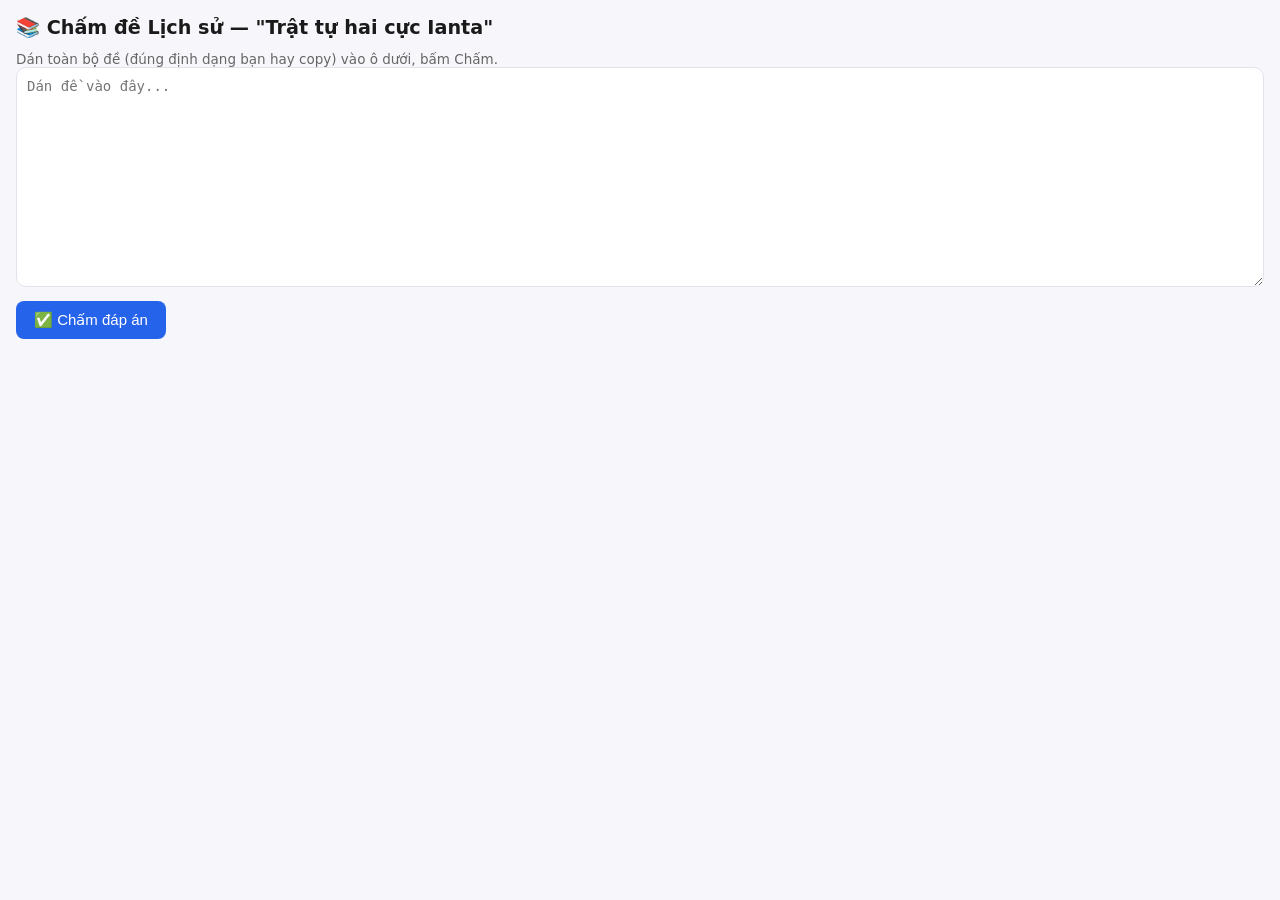
==== index.html @ 8cca07d1 "Rename LSWEBDA3_2TS (3).html to index.html" ====
<!DOCTYPE html>
<html lang="vi">
<head>
<meta charset="UTF-8">
<meta name="viewport" content="width=device-width, initial-scale=1, viewport-fit=cover">
<title>Chấm đề Ianta</title>
<style>
:root{
  --bg:#f7f7fb;--card:#fff;--text:#1a1a1a;--sub:#666;--accent:#2563eb;--border:#e2e2ea;--ok:#16a34a;--bad:#dc2626;
  box-sizing:border-box;padding-top:env(safe-area-inset-top,0px);padding-bottom:env(safe-area-inset-bottom,0px);
}
@media (prefers-color-scheme: dark){
  :root:not([data-theme="light"]){--bg:#111318;--card:#1b1e26;--text:#eee;--sub:#aaa;--accent:#60a5fa;--border:#2a2d36;}
}
:root[data-theme="dark"]{--bg:#111318;--card:#1b1e26;--text:#eee;--sub:#aaa;--accent:#60a5fa;--border:#2a2d36;}
html{scroll-padding-top:env(safe-area-inset-top,0px);}
*{box-sizing:border-box;}
body{margin:0;background:var(--bg);color:var(--text);font-family:system-ui,-apple-system,"Segoe UI",Roboto,sans-serif;padding:16px;}
h1{font-size:1.2rem;margin:0 0 12px;}
textarea{width:100%;min-height:220px;padding:10px;border:1px solid var(--border);border-radius:10px;background:var(--card);color:var(--text);font-size:14px;resize:vertical;}
button{margin-top:10px;padding:10px 18px;border:none;border-radius:8px;background:var(--accent);color:#fff;font-size:15px;cursor:pointer;}
button:active{opacity:.85;}
.result{margin-top:16px;background:var(--card);border:1px solid var(--border);border-radius:10px;padding:14px;overflow-x:auto;}
.result h3{margin:0 0 6px;font-size:1rem;}
.pack{font-family:ui-monospace,Menlo,Consolas,monospace;white-space:pre-wrap;line-height:1.6;font-size:14.5px;}
.warn{color:var(--sub);font-size:13px;margin-top:8px;}
.dtline{font-size:13.5px;color:var(--sub);}
</style>
</head>
<body>
<h1>📚 Chấm đề Lịch sử — "Trật tự hai cực Ianta"</h1>
<div class="dtline">Dán toàn bộ đề (đúng định dạng bạn hay copy) vào ô dưới, bấm Chấm.</div>
<textarea id="inp" placeholder="Dán đề vào đây..."></textarea><br>
<button onclick="run()">✅ Chấm đáp án</button>
<div id="out"></div>
 
<script>
function norm(s){return (s||'').toLowerCase().normalize('NFC').replace(/[""'’“”\.,;:!?()]/g,'').replace(/\s+/g,' ').trim();}
function jac(a,b){var ta=new Set(norm(a).split(' ')),tb=new Set(norm(b).split(' '));var i=0;ta.forEach(function(t){if(tb.has(t))i++;});var u=new Set([...ta,...tb]).size;return u?i/u:0;}
 
var ANS1=["Trung Quốc.","Liên Xô, Mĩ, Anh.","Anh, Pháp, Mĩ và Liên Xô.","Ianta (Liên Xô).","Các nước phương Tây.",
"Man ta (Địa Trung Hải).","Các nước Đồng minh thỏa thuận khu vực đóng quân và phân chia phạm vi ảnh hưởng.",
"Áo và Phần Lan.","không có xung đột trực tiếp bằng quân sự giữa Liên Xô và Mĩ",
"Hợp tác kinh tế, thu hút vốn đầu tư và ứng dụng khoa học - kĩ thuật.",
"Chiến tranh thế giới thứ hai bước vào giai đoạn kết thúc.",
"Tiêu diệt tận gốc chủ nghĩa phát xít Đức và chủ nghĩa quân phiệt Nhật.",
"Thế giới bị chia thành hai cực, hai phe.",
"Đông Nam Á vẫn thuộc phạm vi ảnh hưởng của các nước phương Tây.",
"Những quyết định của Hội nghị Ianta và thỏa thuận sau đó của ba cường quốc.",
"để lại hậu quả nghiêm trọng cho nhân loại.","Bắc Triều Tiên",
"Cuộc chiến tranh xâm lược Trung Quốc của Mĩ.","Mĩ.",
"phân chia thành quả chiến thắng giữa các nước thắng trận",
"Trật tự hai cực I-an-ta bị sụp đổ.","Sự đối đầu quyết liệt giữa hai cực trong trật tự Ianta.",
"Thực chất là phân chia phạm vi ảnh hưởng giữa Mĩ và Liên Xô.",
"Nhanh chóng khắc phục hậu quả của chiến tranh.",
"tình hình an ninh thế giới bất ổn, ảnh hưởng đến phát triển kinh tế",
"chấm dứt Chiến tranh lạnh.",
"Xu thế hòa hoãn, toàn cầu hóa và ảnh hưởng của cuộc Cách mạng Công nghiệp lần thứ ba.",
"Chạy đua vũ trang khiến cả Liên Xô và Mĩ tốn kém, suy yếu, buộc hai bên phải tự điều chỉnh từng bước hạn chế căng thẳng.",
"Thắng lợi của phong trào giải phóng dân tộc và sự ra đời của hàng loạt các quốc gia độc lập.",
"Sự sụp đổ chế độ xã hội chủ nghĩa của các nước Đông Âu và Liên Xô."];
 
var B={
B1:[["Mục đích chính của Liên hợp quốc là giải quyết các vấn đề hợp tác kinh tế",0],
["Liên hợp quốc giải quyết thành công tất cả các tranh chấp, xung đột giữa các quốc gia",1],
["Nguyên tắc hoạt động của Liên hợp quốc phù hợp với xu thế phát triển của thế giới",0],
["Liên hợp quốc góp phần thúc đẩy việc ký kết Hiệp định Paris (1973) về Việt Nam",0]],
B2:[["Những quyết định quan trọng của hội nghị I-an-ta và những thỏa thuận sau đó của ba cường quốc đã trở thành khuôn khổ của trật tự thế giới mới",1],
["Hội nghị cấp cao I-an-ta diễn ra sau khi Chiến tranh thế giới thứ hai kết thúc",0],
["Tác động quan trọng nhất của Hội nghị I-an-ta đến quan hệ quốc tế xuất phát từ sự phân chia phạm vi thế lực của Mỹ và Liên Xô",1],
["Những quyết định của Hội nghị I-an-ta đã xác lập cục diện hai cực, hai phe",0],
["Đoạn tư liệu đánh giá tác động của Hội nghị I-an-ta đến khuôn khổ trật tự thế giới sau Chiến tranh thế giới thứ hai.",1]],
B_VT38:[["Sau hội nghị Ianta (2/1945), phong trào giải phóng dân tộc ở các nước Đông Nam Á, Tây Á, Nam Á nhận được sự giúp đỡ của các nước phương Tây",0],
["Bán đảo Triều Tiên bị chia cắt có nguồn gốc từ những quyết định của hội nghị Ianta (2/1945)",1],
["Nội chiến ở Trung Quốc (1946-1949) không chịu tác động từ những quyết định của hội nghị Ianta (2/1945)",1],
["Theo quyết định của hội nghị Ianta (2/1945), Mĩ và Liên Xô có quyền chiếm đóng Nhật Bản",0]],
B_XAKHALIN:[["Liên Xô khôi phục được những quyền lợi đã mất của nước Nga trong cuộc chiến tranh Nga-Nhật (1904-1905) là do chấp nhận tham chiến chống Nhật ở châu Á",1],
["Liên Xô tham chiến chống Nhật đã thúc đẩy thời cơ khách quan thuận lợi đối với phong trào giải phóng dân tộc của một số nước châu Á",1],
["Các nước Mĩ, Anh đồng ý khôi phục lại quyền lợi của Liên Xô ở khu vực Đông Bắc Á nhằm kiềm chế ảnh hưởng của Trung Quốc",0],
["Tranh chấp biển đảo giữa Nga và Nhật hiện nay ở khu vực Đông Bắc Á có nguồn gốc sâu xa từ hội nghị I an ta",1]],
B_DUCTRUNGLAP:[["Theo nghị quyết của Hội nghị Ianta, quân đội của các nước Anh, Pháp, Mĩ và Liên Xô sẽ chiếm đóng nước Đức",1],
["Những quyết định của Hội nghị Ianta (2-1945) đã phân chia châu Âu thành hai hệ thống xã hội đối lập là Tây Âu: TBCN và Đông Âu: XHCN",0],
["Các nước Đồng minh thỏa thuận chia Đức thành hai nước Đông Đức và Tây Đức",0],
["Thỏa thuận đóng quân và phân chia phạm vi ảnh hưởng giữa ba cường quốc trong Hội nghị Ianta thực chất là phân chia phạm vi ảnh hưởng giữa Mĩ và Liên Xô",1]],
B3:[["Trật tự hai cực I-an-ta sụp đổ là do sự phát triển mạnh mẽ của nền kinh tế Mỹ và Tây Âu",0],
["Xu thế toàn cầu hoá làm cho tình trạng chạy đua vũ trang của Mỹ và Liên Xô không còn phù hợp",1],
["Trật tự thế giới hai cực I-an-ta sụp đổ gắn liền với sự khủng hoảng, suy yếu và sụp đổ của Liên Xô",1],
["Sự vươn lên của các nước đang phát triển khiến cho Mỹ suy yếu, không còn đủ sức chạy đua kinh tế",0]],
B4:[["Mỹ vẫn là cường quốc số một thế giới và quyết định toàn bộ quan hệ quốc tế",0],
["Trung Quốc trỗi dậy mạnh mẽ và trở thành một cực quan trọng trong xu thế đa cực",1],
["Nhật Bản, Trung Quốc, Liên bang Nga trở thành các cường quốc, dẫn đến tình trạng đối đầu căng thẳng",0],
["Liên minh châu Âu, Nhật Bản đều vươn lên và trở thành các trung tâm kinh tế lớn của thế giới",1]],
B5A:[["thành công của Hội nghị I-an-ta là đưa đến sự ra đời của tổ chức Liên Hợp Quốc",1],
["Sau Hội nghị I-an-ta quan hệ Mĩ Liên Xô đã thay đổi theo chiều hướng tích cực",0],
["Tham dự hội nghị I-an-ta gồm nguyên thủ các nước Anh, Mĩ, Liên Xô",1],
["quyết định của Hội nghị I-an-ta gây khó khăn cho phong trào giải phóng dân tộc ở Đông Nam Á",1]],
B5B:[["thành công của Hội nghị Ianta là đưa đến sự thành lập tổ chức Liên hợp quốc",1],
["Sau Hội nghị Ianta quan hệ giữa Mỹ Liên Xô ngày càng thay đổi theo chiều hướng tích cực",0],
["Tham dự Hội nghị Ianta gồm nguyên thủ các nước Mỹ, Anh, và Liên Xô",1],
["quyết định của Hội nghị Ianta gây khó khăn cho phong trào giải phóng dân tộc ở Đông Nam Á",0]],
B6:[["nhắc đến mục đích của Liên hợp quốc là ngăn chặn các cuộc xung đột có quy mô toàn cầu trong tương lai",0],
["nhắc đến thành tựu của Liên hợp quốc trong công cuộc giải phóng phụ nữ cũng như những hoạt động nhân đạo",0],
["nhắc đến nguy cơ của Liên hợp quốc hiện nay và các biện pháp để làm mới bản thân",0],
["nhắc đến vai trò của Liên hợp quốc là góp phần ngăn chặn, đẩy lùi thảm họa chiến tranh",1]],
B7:[["Toàn vẹn lãnh thổ và độc lập chính trị là những quyền dân tộc cơ bản của một quốc gia, được Liên hợp quốc tôn trọng",1],
["Liên hợp quốc tôn trọng quyền tự quyết của các dân tộc thông qua nguyên tắc Không can thiệp vào công việc nội bộ của các nước",1],
["Các nguyên tắc hoạt động của Liên hợp quốc được quy định đầy đủ tại Hiến chương Liên hợp quốc năm 1945",1],
["Quan điểm về bình đẳng chủ quyền giữa các quốc gia là quan điểm lần đầu tiên xuất hiện trong lịch sử thế giới",0]],
B8:[["Sức mạnh tổng hợp của các cường quốc sẽ góp phần định hình trật tự thế giới mới",1],
["Anh, Pháp ngày càng trở thành những cực lớn nhất trong trật tự thế giới đa cực",0],
["Sự phát triển của cách mạng khoa học kĩ thuật là nhân tố tác động đến hình thành trật tự thế giới mới",1],
["Đoạn tư liệu trên đề cập đến nội dung chính là Trật tự thế giới hai cực I-an-ta",0]],
B9:[["Thực lực kinh tế và khoa học kĩ thuật có vai trò quan trọng đối với sự phát triển của một quốc gia",1],
["Tình trạng đối đầu về chính trị quân sự của Mỹ và Liên Xô trong Chiến tranh lạnh khiến cho hai nước chịu nhiều tổn thất",1],
["Đoạn tư liệu thể hiện xu thế phát triển chính của thế giới sau Chiến tranh lạnh",1],
["Hợp tác về kinh tế chính trị làm suy yếu tiềm lực phát triển của từng nước",0]],
B10:[["Lí do thúc đẩy Tổng thống Mỹ Bút-sơ gặp Goóc-ba-chốp là muốn chấm dứt Chiến tranh lạnh",1],
["Phát biểu đánh dấu kết thúc hoàn toàn cuộc đối đầu quân sự tại châu Âu",0],
["ngưỡng cửa của một kỉ nguyên hoàn toàn mới đề cập đến kỉ nguyên toàn cầu hoá",0],
["Cuộc gặp nhằm mục đích tăng cường hợp tác thương mại giữa hai quốc gia",0]]
};
 
var QBANK1=[
["đặc trưng lớn nhất của trật tự thế giới","Thế giới bị chia thành hai cực, hai phe."],
["không có sự tham gia của quốc gia nào","Trung Quốc."],
["được triệu tập trong bối cảnh lịch sử nào","Chiến tranh thế giới thứ hai bước vào giai đoạn kết thúc."],
["chủ nghĩa li khai","tình hình an ninh thế giới bất ổn, ảnh hưởng đến phát triển kinh tế"],
["đông nam á thuộc phạm vi ảnh hưởng của","Các nước phương Tây."],
[["cuộc gặp gỡ không chính thức","ở đâu"],"Man ta (Địa Trung Hải)."],
["việt nam có những thời cơ gì","Hợp tác kinh tế, thu hút vốn đầu tư và ứng dụng khoa học - kĩ thuật."],
["thống nhất nội dung nào dưới đây","Tiêu diệt tận gốc chủ nghĩa phát xít Đức và chủ nghĩa quân phiệt Nhật."],
["không phải là quyết định của hội nghị ianta","Nhanh chóng khắc phục hậu quả của chiến tranh."],
["khác biệt cơ bản giữa","không có xung đột trực tiếp bằng quân sự giữa Liên Xô và Mĩ"],
["11-2-1945 được tổ chức tại đâu","Ianta (Liên Xô)."],
["quan tâm nhiều nhất khi đến tham dự hội nghị ianta","phân chia thành quả chiến thắng giữa các nước thắng trận"],
["chiếm đóng nhật bản và nam triều tiên","Mĩ."],
["mĩ không có quyền lợi ở","Bắc Triều Tiên"],
["nguyên thủ của những quốc gia nào","Liên Xô, Mĩ, Anh."],
["thỏa thuận đóng quân và phân chia phạm vi ảnh hưởng giữa ba cường quốc","Thực chất là phân chia phạm vi ảnh hưởng giữa Mĩ và Liên Xô."],
["nato","Sự đối đầu quyết liệt giữa hai cực trong trật tự Ianta."],
["năm 1991 diễn ra sự kiện gì","Trật tự hai cực I-an-ta bị sụp đổ."],
["cùng tuyên bố","chấm dứt Chiến tranh lạnh."],
["hai nước trung lập là","Áo và Phần Lan."],
["phản ánh đúng quyết định của hội nghị ianta","Các nước Đồng minh thỏa thuận khu vực đóng quân và phân chia phạm vi ảnh hưởng."],
["trở lại xâm lược đông dương","Đông Nam Á vẫn thuộc phạm vi ảnh hưởng của các nước phương Tây."],
["không chịu tác động của cuộc chiến tranh lạnh","Cuộc chiến tranh xâm lược Trung Quốc của Mĩ."],
["giải giáp chủ nghĩa phát xít ở nước đức","Anh, Pháp, Mĩ và Liên Xô."],
["giống nhau giữa chiến tranh lạnh và hai cuộc chiến tranh thế giới","để lại hậu quả nghiêm trọng cho nhân loại."],
 
[["chính thức cùng tuyên bố chấm dứt chiến tranh lạnh","không xuất phát từ"],"việc cả hai nước đều gặp khó khăn do tác động của phong trào giải phóng dân tộc."],
["ảnh hưởng của chiến tranh lạnh đối với cục diện quan hệ giữa các nước ở châu á","Gây ra cuộc chiến tranh xâm lược Trung Quốc của Mĩ."],
["chấm dứt hoàn toàn sự tồn tại của trật tự thế giới hai cực","Sự tan rã của Liên Xô năm 1991."],
["áp-ga-ni-xtan","hòa bình."],
["kí hiệp ước abm và hiệp định salt","giảm tình trạng chạy đua vũ trang giữa hai nước."],
["phản ánh đầy đủ mối quan hệ quốc tế trong nửa sau thế kỉ xx","Các mối quan hệ quốc tế được mở rộng và đa dạng hóa, các quốc gia cùng tồn tại hòa bình, vừa đấu tranh, vừa hợp tác."],
["bản chất cuộc chiến tranh lạnh do mỹ phát động là","tăng cường chạy đua vũ trang, thành lập liên minh quân sự, khiến cho thế giới luôn căng thẳng."],
["trật tự thế giới mới dần hình thành theo xu thế","đa cực."],
["chi phối toàn bộ đời sống chính trị thế giới","I-an-ta."],
["vận dụng để giải quyết vấn đề biển đông","Giải quyết các tranh chấp bằng biện pháp hòa bình."],
["quan hệ quốc tế giữa hai cực trở nên căng thẳng là khi","Mĩ phát động Chiến tranh lạnh (1947) nhằm chống lại Liên Xô và các nước Đông Âu."],
["từ đầu những năm 70 của thế kỉ xx đến năm 1991","Trật tự thế giới hai cực I-an-ta suy yếu và đi đến sụp đổ."],
["chiến tranh lạnh không tạo ra","những cuộc xung đột trực tiếp bằng quân sự giữa Liên Xô và Mỹ."],
["sự tồn tại của trật tự thế giới hai cực i-an-ta gắn liền với","sự hình thành hai hệ thống xã hội đối lập và Chiến tranh lạnh."],
["mục tiêu cơ bản của cuộc chiến tranh lạnh do mỹ phát động","chống lại Liên Xô và các nước Đông Âu."],
["đánh dấu sự xác lập của cục diện hai cực, hai phe và chiến tranh lạnh bao trùm","Sự ra đời của NATO và Tổ chức hiệp ước Vacsava."],
["từ năm 1945 đến những năm 70 của thế kỉ xx","Trật tự thế giới được xác lập và phát triển với sự đối đầu giữa Mĩ và Liên Xô."],
["trải qua mấy giai đoạn","hai."],
["mĩ và liên xô đã tuyên bố chấm dứt","Chiến tranh lạnh."],
["biểu hiện của xu hướng hòa hoãn trong quan hệ quốc tế","Liên Xô và Mỹ thỏa thuận bước đầu về hạn chế vũ khí chiến lược."],
["được mở đầu thông qua các cuộc tiếp xúc","nguyên thủ của hai nước Liên Xô và Mĩ"],
["không phải là nguyên nhân dẫn tới sự sụp đổ","Chủ nghĩa khủng bố đe dọa hòa bình thế giới."],
["tác động như thế nào đến tình hình các nước đông nam á","Quan hệ giữa các nước ASEAN và các nước Đông Dương được trở nên hòa dịu."],
["chiến tranh lạnh chấm dứt đã mở ra chiều hướng và điều kiện để giải quyết hòa bình","trên phạm vi toàn cầu."],
["nguyên nhân nào dẫn tới sự sụp đổ của trật tự thế giới hai cực","Xu thế hòa hoãn, toàn cầu hóa và ảnh hưởng của cuộc Cách mạng Công nghiệp lần thứ ba."],
["nguyên nhân nào dẫn tới sự sụp đổ của trật tự thế giới hai cực","Thắng lợi của phong trào giải phóng dân tộc và sự ra đời của hàng loạt các quốc gia độc lập."],
[["cuộc gặp gỡ không chính thức","chính thức tuyên bố"],"chấm dứt chiến tranh lạnh."],
["nguyên nhân nào dẫn tới sự sụp đổ của trật tự thế giới hai cực","Chạy đua vũ trang khiến cả Liên Xô và Mĩ tốn kém, suy yếu, buộc hai bên phải tự điều chỉnh từng bước hạn chế căng thẳng."],
["hòa hoãn đông - tây xuất hiện từ khi nào","Đầu những năm 70."],
["nguyên nhân nào dẫn tới sự sụp đổ của trật tự thế giới hai cực","Sự sụp đổ chế độ xã hội chủ nghĩa của các nước Đông Âu và Liên Xô."]
];
 
var QBANK2=[
["hiến chương liên hợp quốc được thông qua tại hội nghị","hội nghị Xan Phran-xi-xcô."],
["phạm vi ảnh hưởng của liên xô là","Miền Đông Đức, Đông Béclin và các nước Đông Âu."],
["toàn bộ các hoạt động của liên hợp quốc kể từ khi thành lập","những mục tiêu và nguyên tắc hoạt động do Hiến chương quy định."],
["phản ánh đúng và đầy đủ vị trí, vai trò của tổ chức liên hợp quốc","Là diễn đàn quốc tế lớn nhất, vừa hợp tác vừa đấu tranh vì hòa bình, an ninh thế giới."],
["mục tiêu nào là cơ sở để thực hiện các mục tiêu khác","duy trì hòa bình và an ninh quốc tế."],
["trụ sở chính của tổ chức liên hợp quốc đặt tại","Niu Ooc (Mỹ)."],
["sự ra đời của liên hợp quốc phù hợp với","khát vọng được sống trong hòa bình của nhân dân thế giới."],
["đóng góp của tổ chức liên hợp quốc trong việc duy trì hòa bình, an ninh thế giới trong thế kỷ","vai trò của các nước lớn và ý thức ngày càng cao của các dân tộc."],
["bảo vệ chủ quyền biển đảo","Giải quyết các tranh chấp quốc tế bằng biện pháp hòa bình."],
["vai trò quan trọng nhất của đại hội đồng","Thảo luận và phê duyệt các quyết sách chung."],
["thúc đẩy thương mại quốc tế và nâng cao đời sống người dân","Hỗ trợ công tác xóa đói, giảm nghèo, đặc biệt là ở các nước đang phát triển."],
["cơ quan duy nhất của liên hợp quốc có đại diện của tất cả các nước thành viên","Đại hội đồng."],
["việt nam gia nhập liên hợp quốc trong bối cảnh","Cả nước hoàn thành cuộc cách mạng dân tộc dân chủ nhân dân."],
["một trong những nguyên tắc hoạt động của liên hợp quốc là","Không can thiệp vào công việc nội bộ các nước."],
["chính thức được thành lập khi các nước thành viên","phê chuẩn Hiến chương."],
["bảo đảm quyền con người, phát triển văn hóa, xã hội","Tăng cường bình đẳng giới và vị thế, năng lực của phụ nữ."],
["giữ vai trò trọng yếu trong việc duy trì hoà bình và an ninh quốc tế","Hội đồng bảo an."],
["phản ánh không đúng bối cảnh lịch sử thành lập tổ chức liên hợp quốc","Chủ nghĩa phát xít xuất hiện và cầm quyền ở nhiều nước."],
["nội dung nào sau đây là vai trò của liên hợp quốc trong việc duy trì hòa bình","Góp phần ngăn ngừa không để xảy ra cuộc chiến tranh thế giới mới kể từ năm 1945 đến nay."],
["diễn đàn quốc tế vừa hợp tác vừa đấu tranh nhằm duy trì hoà bình","Liên hợp quốc."],
[["đầu năm 1945","vấn đề cấp bách"],"Tiêu diệt Chủ nghĩa phát xít."],
[["mục tiêu quan trọng của tổ chức nào","duy trì hoà bình và an ninh quốc tế"],"Liên hợp quốc (UN)."],
["không thuộc liên hợp quốc","NATO."],
["thường trực của hội đồng bảo an liên hợp quốc","Anh."]
];
 
var LHQ_B={
LHQ25:[["Nguyên tắc giải quyết các tranh chấp quốc tế bằng biện pháp hòa bình góp phần giúp Liên hợp quốc giải quyết triệt để xung đột giữa các quốc gia trên thế giới.",0],
["Đoạn tư liệu cung cấp thông tin về mục đích thành lập và nguyên tắc hoạt động của Liên hợp quốc.",1],
["Mục đích chính của Liên hợp quốc là thúc đẩy sự phát triển quan hệ hữu nghị giữa các quốc gia trên thế giới.",1],
["Toàn vẹn lãnh thổ và độc lập chính trị là những quyền dân tộc cơ bản của một quốc gia, được Liên hợp quốc tôn trọng thông qua nguyên tắc hoạt động.",1]],
LHQ26:[["Những đóng góp của Liên hợp quốc phản ánh đúng mục đích thành lập của tổ chức này trong lịch sử.",1],
["Liên hợp quốc chưa thể hiện vai trò đối với các quốc gia đang phát triển.",0],
["Liên hợp quốc đã giải quyết được mọi vấn đề trong lịch sử và đang đứng trước những cơ hội phát triển mới.",0],
["Vai trò nổi bật của Liên hợp quốc trong việc duy trì hòa bình và an ninh thế giới từ năm 1945 đến nay là ngăn ngừa, không để xảy ra một cuộc chiến tranh thế giới mới.",1]],
LHQ27:[["Ngày nay, Liên hợp quốc vẫn tiếp tục thực hiện mục tiêu giải quyết các vụ tranh chấp, xung đột quốc tế bằng biện pháp hoà bình",1],
["Một trong những mục tiêu của Liên hợp quốc là giải quyết các vụ tranh chấp quốc tế bằng pháp luật của các quốc gia.",0],
["Đoạn tư liệu thể hiện mục tiêu của Liên hợp quốc là duy trì hoà bình và an ninh quốc phòng cho tất cả các quốc gia.",0],
["Trong số các mục tiêu của Liên hợp quốc, duy trì hoà bình và an ninh quốc tế là mục tiêu được đặt lên hàng đầu.",1]],
LHQ28:[["Đoạn tư liệu cho biết nguyên tắc hoạt động của Liên hợp quốc được nêu rõ trong Hiến chương Liên hợp quốc.",1],
["Mặc dù Hiến chương Liên hợp quốc nêu rõ những nguyên tắc hoạt động nhưng giữa các quốc gia thành viên vẫn diễn ra chiến tranh, xung đột.",1],
["Đoạn tư liệu nêu rõ mục tiêu hoạt động của Liên hợp quốc là làm tròn nghĩa vụ đối với các quốc gia.",0],
["Đoạn tư liệu là văn bản pháp lí giúp Liên hợp quốc ngăn chặn mọi xung đột giữa các thành viên tham gia thành lập tổ chức.",0]]
};
var NEW_B={
B11:[["Việc Mĩ – Xô kí kết các hiệp định trên nhằm tạo ra thế cân bằng chiến lược quân sự chung giữa hai siêu cường trên phạm vi thế giới.",1],
["Mĩ hòa hoãn với Liên Xô là thủ đoạn mới nhằm chống phá phong trào giải phóng dân tộc trên thế giới.",1],
["Những sự kiện trên chứng tỏ quan hệ Mĩ –Xô bắt đầu chuyển từ đối đầu sang hòa hoãn, đối thoại.",1],
["Việc Mĩ – Xô kí kết các hiệp định trên không xuất phát từ việc Liên Xô đã phá thế độc quyền vũ khí nguyên tử của Mĩ.",0]],
B12:[["Thông điệp của Tổng thống Mĩ Truman (3/1947) là sự kiện khởi đầu cuộc \u201cchiến tranh lạnh\u201d.",1],
["Nhân tố chủ yếu chi phối quan hệ quốc tế trong phần lớn nửa sau thế kỉ XX là cục diện \u201cChiến tranh lạnh\u201d.",1],
["Trước sự phát triển mạnh mẽ của chủ nghĩa cộng sản, nước Mĩ phải đứng ra \u201cđảm nhiệm sứ mạng lãnh đạo thế giới tự do\u201d.",0],
["Mục tiêu bao quát của \u201cChiến tranh lạnh\u201d do Mĩ phát động là ngăn chặn và tiến tới tiêu diệt các nước xã hội chủ nghĩa.",1]]
};
var NEW_B2={
B13:[["Cách mạng Trung Quốc năm 1949 là thất bại nặng nề nhất của Mĩ quá trình tiến hành \u201cchiến tranh lạnh\u201d.",0],
["Nước Cộng hoà nhân dân Trung Hoa ra đời đánh dấu quá trình thống nhất lãnh thổ của Trung Quốc đã hoàn thành.",0],
["Thắng lợi của cách mạng Trung Quốc năm 1949 đã mở rộng không gian địa lí của hệ thống xã hội chủ nghĩa.",1],
["Thắng lợi của cách mạng Trung Quốc năm 1949 là bước \u201cđột phá\u201d của quá trình xói mòn trật tự hai cực I an ta.",1]]
};
var NEW_B3={
B14:[["Một trong những hạn chế của Hội nghị Ianta là đã xâm phạm đến chủ quyền, lãnh thổ và lợi ích của nhân dân nhiều nước.",1],
["Đặc điểm nổi bật của trật tự hai cực Ianta là thế giới phân thành hai cực do Mỹ và Liên Xô đứng đầu.",1],
["Sau Chiến tranh thế giới thứ hai, Mĩ đã khống chế được Tây Âu, Nhật Bản và thực hiện được mưu đồ bá chủ thế giới.",0],
["Trật tự hai cực Ianta khởi đầu cho sự thay đổi quan hệ giữa các nước Đồng minh, so sánh tương quan lực lượng mới giữa các cường quốc.",1]]
};
Object.assign(B, NEW_B3);
Object.assign(B, NEW_B2);
Object.assign(B, NEW_B);
var BIENDONG_B={
B_BIENDONG:[["Sự sụp đổ của trật tự hai cực Ianta xuất phát từ lí do không giải quyết triệt để mâu thuẫn giữa các cường quốc",1],
["Trong những năm 1989 – 1991, Liên Xô và Mỹ rút dần sự có mặt của mình ở nhiều khu vực quan trọng trên thế giới",1],
["Bài học của các cường quốc trong quá trình hình thành trật tự thế giới mới là phải xây dựng sức mạnh tổng hợp",1],
["Nhật Bản và nước Đức trở thành mối lo ngại đối với các cường quốc thắng trận trước đây vì đã khôi phục lại chủ nghĩa phát xít",0]]
};
Object.assign(B, BIENDONG_B);
Object.assign(B, LHQ_B);
 
function detectQuestion1(qText){
  var t=norm(qText);
  var cands=[];
  QBANK1.concat(QBANK2).forEach(function(entry){
    var key=entry[0];
    var keys=Array.isArray(key)?key:[key];
    var ok=keys.every(function(k){return t.indexOf(norm(k))>=0;});
    if(ok) cands.push(entry[1]);
  });
  return cands.length?cands:null;
}
 
function matchToTarget(opts,target){
  var best={letter:null,score:-1};
  opts.forEach(function(o){
    var s = norm(o.text)===norm(target) ? 2 : jac(o.text,target);
    if(s>best.score){best={letter:o.letter,score:s};}
  });
  return best.letter;
}
 
function detectBlock(t){
  t=t.toLowerCase();
  if(t.includes('phân chia nhau phạm vi thế lực trên cơ sở thoả thuận'))return'B2';
  if(t.includes('vĩ tuyến 38'))return'B_VT38';
  if(t.includes('xakhalin'))return'B_XAKHALIN';
  if(t.includes('phần lan trở thành hai nước trung lập'))return'B_DUCTRUNGLAP';
  if(t.includes('tr.401'))return'B9';
  if(t.includes('tr.424'))return'B8';
  if(t.includes('trung tâm điều hoà các nỗ lực quốc tế'))return'B1';
  if(t.includes('cộng hoà nhân dân trung hoa ra đời'))return'B13';
  if(t.includes('vành đai an toàn')||t.includes('3 mục tiêu cơ bản'))return'B14';
  if(t.includes('hiệp ước abm')||t.includes('salt'))return'B11';
  if(t.includes('chủ nghĩa tơrunan')||t.includes('sứ mạng lãnh đạo thế giới tự do'))return'B12';
  if(t.includes('san francisco')||t.includes('truman'))return'B6';
  if(t.includes('bút-sơ')||t.includes('goóc-ba')||t.includes('ngưỡng cửa'))return'B10';
  if(t.includes('sớc-sin')||t.includes('ru-dơ-ven')||t.includes('xta-lin')){
    if(t.includes('thành lập liên hợp quốc và'))return'B5B';
    return'B5A';
  }
  if(t.includes('nguyên nhân sụp đổ')||t.includes('chạy đua vũ trang khiến'))return'B3';
  if(t.includes('trung tâm quyền lực')||t.includes('ấn độ')||t.includes('liên bang nga'))return'B4';
  if(t.includes('trang 227')||t.includes('đề phòng và thủ tiêu sự đe dọa'))return'LHQ25';
  if(t.includes('trang 228')||t.includes('phi thực dân hóa'))return'LHQ26';
  if(t.includes('cấm đe dọa sử dụng vũ lực'))return'B7';
  if(t.includes('thi hành những biện pháp tập thể có hiệu quả'))return'LHQ27';
  if(t.includes('làm tròn những nghĩa vụ'))return'LHQ28';
  if(t.includes('trang 417')||t.includes('biến động lớn ở đông âu và liên xô'))return'B_BIENDONG';
  return null;
}
 
function parseBlocks(raw){
  var lines=raw.split(/\r?\n/).map(function(l){return l.trim();});
  var blocks=[],cur=null;
  lines.forEach(function(line){
    var m=line.match(/^Câu\s*(\d+)/i);
    if(m){ if(cur)blocks.push(cur); cur={num:parseInt(m[1]),lines:[]}; }
    else if(cur){ cur.lines.push(line); }
  });
  if(cur)blocks.push(cur);
  return blocks;
}
 
function parseOptions1(lines,startIdx){
  var opts=[],i=startIdx+1;
  while(opts.length<4 && i<lines.length){
    var line=lines[i];
    if(line===''){i++;continue;}
    var m=line.match(/^([ABCD])[\.\):]\s*(.+)$/);
    if(m){opts.push({letter:m[1],text:m[2]});i++;continue;}
    if(/^[ABCD]\.?$/.test(line)){
      var letter=line.replace('.','');i++;
      while(i<lines.length&&lines[i]==='')i++;
      opts.push({letter:letter,text:lines[i]||''});i++;continue;
    }
    i++;
  }
  return opts;
}
 
function parseStatements(lines,startIdx){
  var st=[],i=startIdx+1;
  while(i<lines.length){
    var line=lines[i];
    var m=line.match(/^([abcd])\)\s*(.*)$/i);
    if(m){
      var letter=m[1].toLowerCase(), text=m[2];
      if(!text.trim()){
        var j=i+1;
        while(j<lines.length && lines[j]==='')j++;
        text=lines[j]||'';
        i=j;
      }
      st.push({letter:letter,text:text});
    }
    i++;
  }
  return st;
}
 
function matchAnswer1(opts){
  var best={letter:null,score:-1};
  opts.forEach(function(o){
    ANS1.forEach(function(a){
      var s = norm(o.text)===norm(a) ? 2 : jac(o.text,a);
      if(s>best.score){best={letter:o.letter,score:s};}
    });
  });
  return best.letter;
}
 
function matchTruth(text,statements){
  var scored=statements.map(function(s){return {truth:s[1],score:jac(text,s[0])};});
  scored.sort(function(a,b){return b.score-a.score;});
  var best=scored[0], second=scored[1]||{score:0};
  var uncertain = (best.score - second.score) < 0.15;
  return {truth:best.truth, uncertain:uncertain};
}
 
function extractAnswerDirect(lines){
  for(var i=0;i<lines.length;i++){
    var l=lines[i].trim();
    var mSingle=l.match(/^Đáp án đúng\s*:\s*([ABCDabcd])\s*$/);
    if(mSingle) return {type:'single', value:mSingle[1].toUpperCase()};
    if(/^Đáp án đúng\s*:?\s*$/.test(l)){
      var res={}, j=i+1;
      while(j<lines.length){
        var l2=lines[j].trim();
        if(/^Thí sinh chọn/i.test(l2)) break;
        if(/^Câu làm sai/i.test(l2)) break;
        var m2=l2.match(/^([a-dA-D])\)\s*(Đúng|Sai)\b/);
        if(m2){ res[m2[1].toLowerCase()]=(m2[2]==='Đúng'?'Đ':'S'); }
        j++;
      }
      if(Object.keys(res).length>=2) return {type:'multi', value:res};
    }
  }
  return null;
}
 
function run(){
  var raw=document.getElementById('inp').value;
  if(!raw.trim()){document.getElementById('out').innerHTML='<div class="warn">Bạn chưa dán đề.</div>';return;}
  var blocks=parseBlocks(raw);
  var res1=[],res2=[],warn=[];
  blocks.forEach(function(b){
    var direct=extractAnswerDirect(b.lines);
    if(direct){
      if(direct.type==='single'){
        res1.push({num:b.num, ans:direct.value, low:false});
      } else {
        var order=['a','b','c','d'];
        var chuoi=order.map(function(l){return direct.value[l]||'?';}).join('');
        res2.push({num:b.num, chuoi:chuoi});
      }
      return;
    }
    var joined=b.lines.join('\n');
    var idx1=b.lines.findIndex(function(l){return /^chọn một đáp án đúng$/i.test(l.trim());});
    if(idx1<0){
      var altA=b.lines.findIndex(function(l){return /^A\.?$/.test(l.trim());});
      if(altA>0) idx1=altA-1;
    }
    var idx2=b.lines.findIndex(function(l){return /^chọn đúng hoặc sai$/i.test(l.trim());});
    if(idx1>=0){
      var opts=parseOptions1(b.lines,idx1);
      if(opts.length===4){
        var qText=b.lines.slice(0,idx1).join(' ');
        var targets=detectQuestion1(qText);
        var ans, low=false;
        if(targets){
          var best={letter:null,score:-1};
          targets.forEach(function(tt){
            var letter=matchToTarget(opts,tt);
            var opt=opts.find(function(o){return o.letter===letter;});
            var s = opt ? (norm(opt.text)===norm(tt)?2:jac(opt.text,tt)) : -1;
            if(s>best.score){best={letter:letter,score:s};}
          });
          ans=best.letter;
        }
        else { ans=matchAnswer1(opts); low=true; }
        res1.push({num:b.num, ans:ans, low:low});
      } else warn.push('Câu '+b.num+': không tách được đủ 4 đáp án.');
    } else if(idx2>=0){
      var tuLieu=b.lines.slice(0,idx2).join(' ');
      var blockId=detectBlock(tuLieu);
      var sts=parseStatements(b.lines,idx2);
      if(blockId && B[blockId] && sts.length>=4){
        var order=['a','b','c','d'];
        var chuoi=order.map(function(l){
          var s=sts.find(function(x){return x.letter===l;});
          if(!s) return '?';
          var m=matchTruth(s.text,B[blockId]);
          var ch = m.truth===1?'Đ':(m.truth===0?'S':'?');
          return m.uncertain ? ch.toLowerCase() : ch;
        }).join('');
        var lowConf = /[đs]/.test(chuoi);
        res2.push({num:b.num, chuoi:chuoi, low:lowConf});
      } else warn.push('Câu '+b.num+': không nhận diện được bộ tư liệu (Phần II).');
    }
  });
 
  var html='';
  if(res1.length){
    html+='<div class="result"><h3>PHẦN I</h3><div class="pack">';
    for(var i=0;i<res1.length;i+=6){
      var chunk=res1.slice(i,i+6);
      html+=chunk[0].num+'–'+chunk[chunk.length-1].num+': '+chunk.map(function(r){return (r.ans||'?')+(r.low?'*':'');}).join(', ')+'\n';
    }
    html+='</div>';
    if(res1.some(function(r){return r.low;})) html+='<div class="warn">* câu không nhận diện được qua ngân hàng câu hỏi, kết quả dò theo pool chung — nên kiểm tra lại thủ công.</div>';
    html+='</div>';
  }
  if(res2.length){
    html+='<div class="result"><h3>PHẦN II</h3><div class="pack">';
    res2.forEach(function(r){ html+='Câu '+r.num+': '+r.chuoi+'\n'; });
    html+='</div>';
    if(res2.some(function(r){return r.low;})) html+='<div class="warn">đ/s viết thường: điểm số giữa Đúng/Sai quá sít sao, nên kiểm tra lại thủ công.</div>';
    html+='</div>';
  }
  if(warn.length){
    html+='<div class="result"><h3>⚠️ Cảnh báo</h3><div class="pack">'+warn.join('\n')+'</div></div>';
  }
  if(!res1.length && !res2.length && !warn.length){
    html='<div class="result">Không tách được câu hỏi nào. Kiểm tra lại định dạng đề đã dán.</div>';
  }
  document.getElementById('out').innerHTML=html;
}
</script>
</body>
</html>
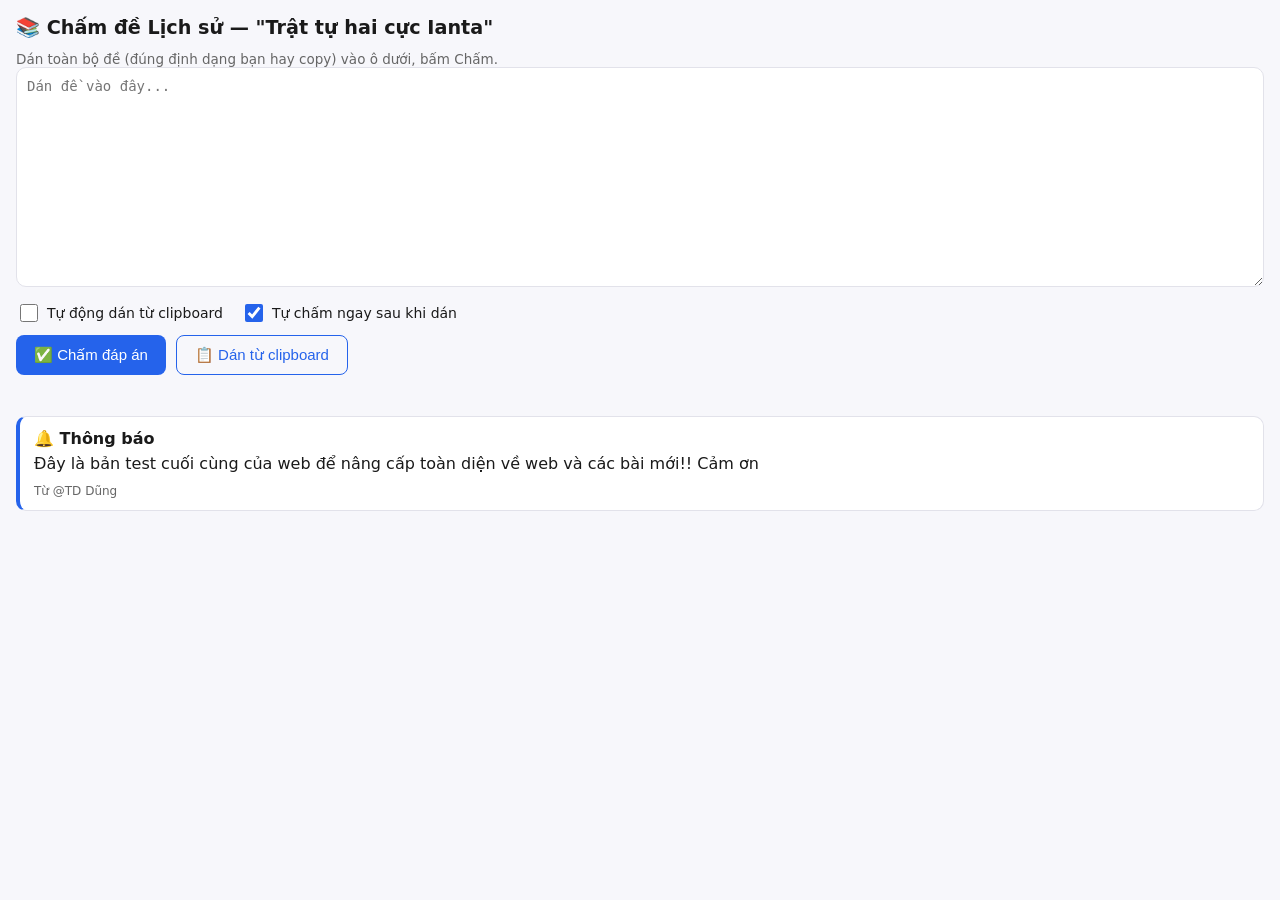
==== commit 0517b9d9: "Update index.html" ====
--- a/index.html
+++ b/index.html
@@ -3,7 +3,7 @@
 <head>
 <meta charset="UTF-8">
 <meta name="viewport" content="width=device-width, initial-scale=1, viewport-fit=cover">
-<title>Chấm đề Ianta</title>
+<title>Chấm đề Ianta v5</title>
 <style>
 :root{
   --bg:#f7f7fb;--card:#fff;--text:#1a1a1a;--sub:#666;--accent:#2563eb;--border:#e2e2ea;--ok:#16a34a;--bad:#dc2626;
@@ -25,14 +25,37 @@
 .pack{font-family:ui-monospace,Menlo,Consolas,monospace;white-space:pre-wrap;line-height:1.6;font-size:14.5px;}
 .warn{color:var(--sub);font-size:13px;margin-top:8px;}
 .dtline{font-size:13.5px;color:var(--sub);}
+.opts{display:flex;flex-wrap:wrap;gap:6px 18px;align-items:center;margin-top:10px;}
+.opts label{display:inline-flex;align-items:center;gap:6px;font-size:14px;cursor:pointer;user-select:none;}
+.opts input{width:18px;height:18px;accent-color:var(--accent);cursor:pointer;}
+.btn2{background:transparent;color:var(--accent);border:1px solid var(--accent);}
+.row{display:flex;flex-wrap:wrap;gap:10px;}
+#pstatus{color:var(--sub);font-size:13px;margin-top:8px;min-height:1.3em;}
+.notice{margin:0 0 14px;padding:12px 14px;background:var(--card);border:1px solid var(--border);border-left:4px solid var(--accent);border-radius:10px;}
+.notice strong{display:block;margin-bottom:4px;}
+.notice p{margin:0;line-height:1.5;}
+.notice small{display:block;margin-top:8px;font-size:12px;color:var(--sub);}
 </style>
 </head>
 <body>
 <h1>📚 Chấm đề Lịch sử — "Trật tự hai cực Ianta"</h1>
 <div class="dtline">Dán toàn bộ đề (đúng định dạng bạn hay copy) vào ô dưới, bấm Chấm.</div>
-<textarea id="inp" placeholder="Dán đề vào đây..."></textarea><br>
-<button onclick="run()">✅ Chấm đáp án</button>
+<textarea id="inp" placeholder="Dán đề vào đây..."></textarea>
+<div class="opts">
+  <label><input type="checkbox" id="autoPaste"> Tự động dán từ clipboard</label>
+  <label><input type="checkbox" id="autoRun"> Tự chấm ngay sau khi dán</label>
+</div>
+<div class="row">
+  <button onclick="run()">✅ Chấm đáp án</button>
+  <button class="btn2" onclick="pasteNow(true)">📋 Dán từ clipboard</button>
+</div>
+<div id="pstatus" role="status"></div>
 <div id="out"></div>
+<div class="notice" style="margin:16px 0 0" role="note">
+  <strong>🔔 Thông báo</strong>
+  <p>Đây là bản test cuối cùng của web để nâng cấp toàn diện về web và các bài mới!! Cảm ơn</p>
+  <small>Từ @TD Dũng</small>
+</div>
  
 <script>
 function norm(s){return (s||'').toLowerCase().normalize('NFC').replace(/[""'’“”\.,;:!?()]/g,'').replace(/\s+/g,' ').trim();}
@@ -176,7 +199,45 @@
 [["cuộc gặp gỡ không chính thức","chính thức tuyên bố"],"chấm dứt chiến tranh lạnh."],
 ["nguyên nhân nào dẫn tới sự sụp đổ của trật tự thế giới hai cực","Chạy đua vũ trang khiến cả Liên Xô và Mĩ tốn kém, suy yếu, buộc hai bên phải tự điều chỉnh từng bước hạn chế căng thẳng."],
 ["hòa hoãn đông - tây xuất hiện từ khi nào","Đầu những năm 70."],
-["nguyên nhân nào dẫn tới sự sụp đổ của trật tự thế giới hai cực","Sự sụp đổ chế độ xã hội chủ nghĩa của các nước Đông Âu và Liên Xô."]
+["nguyên nhân nào dẫn tới sự sụp đổ của trật tự thế giới hai cực","Sự sụp đổ chế độ xã hội chủ nghĩa của các nước Đông Âu và Liên Xô."],
+["để xây dựng sức mạnh thực sự","phát triển kinh tế."],
+["không phải là xu thế phát triển của thế giới sau khi chiến tranh lạnh","Sự phát triển và tác động to lớn của các công ty độc quyền xuyên quốc gia."],
+["hầu hết các quốc gia đều ra sức điều chỉnh","chiến lược phát triển lấy kinh tế làm trọng tâm."],
+["được coi là thời cơ do xu thế toàn cầu hoá đem lại","Tiếp thu vốn, khoa học - kĩ thuật và kinh nghiệm quản lí từ bên ngoài."],
+["mặt tiêu cực của xu thế toàn cầu hóa","Gây bất công xã hội, phân hóa giàu nghèo."],
+["xu thế đang phát triển mạnh mẽ của thế giới là","toàn cầu hóa."],
+["mối quan hệ giữa các nước lớn mang tính hai mặt là","cạnh tranh và hợp tác."],
+["điều chỉnh chiến lược lấy phát triển kinh tế làm trọng tâm","kinh tế trở thành nội dung căn bản trong quan hệ quốc tế."],
+["bước sang thế kỉ xxi, xu thế chủ đạo trong quan hệ quốc tế là","hòa bình, hợp tác và phát triển."],
+["thách thức lớn nhất của việt nam khi phải đối mặt trong xu thế toàn cầu hoá là","sự cạnh tranh khốc liệt trong thị trường thế giới."],
+["là thời cơ đối với các dân tộc khi bước vào thế kỉ xxi","Tạo môi trường hòa bình để các dân tộc hợp tác và phát triển mọi mặt."],
+["thời cơ lớn của việt nam trong xu thế toàn cầu hóa là gì","Thúc đẩy kinh tế phát triển."],
+["xuất hiện xu thế toàn cầu hóa là do hệ quả của cuộc","Cách mạng khoa học công nghệ."],
+["đảng ta nhận định như thế nào về tác động của xu hướng toàn cầu hóa","là cơ hội đồng thời là thách thức lớn đối với sự phát triển của dân tộc."],
+["nguy cơ lớn nhất của việt nam khi phải đối mặt trong xu thế toàn cầu hoá là","mất bản sắc văn hóa dân tộc và độc lập chủ quyền quốc gia."],
+["sau khi chiến tranh lạnh chấm dứt, thế giới chuyển dần sang xu thế nào","Hòa bình, đối thoại và hợp tác phát triển."],
+["vai trò ngày càng lớn của các công ty xuyên quốc gia là biểu hiện của xu thế nào","Xu thế toàn cầu hóa."],
+["tạo điều kiện như thế nào cho tất cả các nước","Thời cơ và thách thức với tất cả quốc gia, dân tộc."],
+["yếu tố tác động đến sự hình thành xu thế đa cực sau chiến tranh lạnh là","sự phát triển của các lực lượng cách mạng, hòa bình, dân chủ và tiến bộ xã hội."],
+["điều chỉnh chiến lược phát triển lấy kinh tế là trọng tâm vì","quan hệ quốc tế đối đầu quân sự không còn phù hợp trong bối cảnh mới."],
+["một trong những xu thế phát triển của thế giới sau chiến tranh lạnh là","Các nước điều chỉnh phát triển lấy kinh tế làm trung tâm."],
+["theo hướng đối thoại, thỏa hiệp, tránh xung đột trực tiếp","muốn tạo môi trường quốc tế thuận lợi để vươn lên xác lập vị thế."],
+["đối thoại, thỏa hiệp, tránh xung đột trực tiếp chủ yếu vì","muốn có điều kiện thuận lợi để vươn lên xác lập vị thế quốc tế."],
+["thách thức lớn nhất của thế giới trong thập kỷ đầu tiên của thế kỷ xxi","Chủ nghĩa khủng bố."],
+["chiến tranh lạnh kết thúc năm 1989 đã","thúc đẩy xu thế đối thoại, hợp tác giữa các nước Đông Dương với các nước khác."],
+["sự ra đời của các tổ chức liên kết kinh tế, thương mại, tài chính quốc tế và khu vực","Toàn cầu hóa."],
+["trên thế giới xuất hiện xu thế","toàn cầu hóa."],
+["để thích nghi với xu thế toàn cầu hóa, việt nam cần phải","cải cách sâu rộng nâng cao sức cạnh tranh và hiệu quả của nền kinh tế."],
+[["giới cầm quyền mĩ ra sức thiết lập trật tự thế giới","một cực"],"Sự vươn lên của các cường quốc."],
+["hình thức cạnh tranh chủ yếu giữa các cường quốc từ sau khi chiến tranh lạnh chấm dứt đến năm 2000","xây dựng sức mạnh tổng hợp của quốc gia."],
+["yếu tố tác động đến sự hình thành xu thế thế giới sau chiến tranh lạnh","sự phát triển của các cường quốc và Liên minh châu Âu (EU)."],
+["không phản ánh đúng xu thế phát triển của thế giới sau khi chiến tranh lạnh","Trật tự thế giới đơn cực được xác lập trong quan hệ quốc tế."],
+["có ý nghĩa sống còn đối với đảng và nhân dân ta","Nắm bắt cơ hội, vượt qua thách thức."],
+["một trong những xu thế phát triển của thế giới sau chiến tranh lạnh là","Xu thế đa cực."],
+["một trong những xu thế phát triển của thế giới sau chiến tranh lạnh là","Xu thế đối thoại, hợp tác."],
+["tác động như thế nào đến tình hình thế giới ngày nay","Nhiều vụ tranh chấp, xung đột được giải quyết bằng biện pháp hòa bình."],
+["tác động to lớn của các công ty xuyên quốc gia là một trong những biểu hiện của xu thế","toàn cầu hóa."],
+["đúng với một trong các xu thế phát triển của thế giới sau chiến tranh lạnh","Trật tự thế giới mới đang trong quá trình hình thành theo xu hướng \u201cđa cực\u201d."]
 ];
  
 var QBANK2=[
@@ -246,6 +307,54 @@
 ["Sau Chiến tranh thế giới thứ hai, Mĩ đã khống chế được Tây Âu, Nhật Bản và thực hiện được mưu đồ bá chủ thế giới.",0],
 ["Trật tự hai cực Ianta khởi đầu cho sự thay đổi quan hệ giữa các nước Đồng minh, so sánh tương quan lực lượng mới giữa các cường quốc.",1]]
 };
+var NEW_B4={
+B15:[["Sự sụp đổ của trật tự hai cực Ianta xuất phát từ lí do không giải quyết triệt để mâu thuẫn giữa các cường quốc.",1],
+["Bài học của các cường quốc trong quá trình hình thành trật tự thế giới mới là phải xây dựng sức mạnh tổng hợp.",1],
+["Trong những năm 1989 – 1991, Liên Xô và Mỹ rút dần sự \u201ccó mặt\u201d của mình ở nhiều khu vực quan trọng trên thế giới.",1],
+["Nhật Bản và nước Đức trở thành mối lo ngại đối với các cường quốc thắng trận trước đây vì đã khôi phục lại chủ nghĩa phát xít.",0]],
+B16:[["\u201cTrật tự thế giới\u201d được nhắc đến trong đoạn tư liệu trên là trật tự thế giới \u201chai cực Ianta\u201d được hình thành sau Chiến tranh thế giới thứ hai.",0],
+["Một trong những đặc điểm nổi bật của trật tự thế giới mới được thiết lập sau Chiến tranh lạnh là thế giới bị chia thành hai hệ thống xã hội đối lập.",0],
+["Một trong những nhân tố tác động đến sự hình thành trật tự thế giới mới sau khi Chiến tranh lạnh kết thúc là sự vươn lên mạnh mẽ của các nước Á, Phi, Mĩ-latinh.",1],
+["Nhân tố đóng vai trò quyết định đến sự hình thành trật tự thế giới mới sau Chiến tranh lạnh là cuộc chạy đua sức mạnh tổng hợp, nhưng sức mạnh kinh tế là trụ cột.",1],
+["Mỹ, Nga, Trung Quốc là những cường quốc giữ vai trò chi phối quan hệ quốc tế trong cả trật tự hai cực I-an-ta và trật tự đa cực.",0],
+["Cuộc chạy đua về sức mạnh tổng hợp của các cường quốc là một trong những nhân tố quan trọng tác động đến sự hình thành trật tự thế giới đa cực.",1],
+["Đoạn tư liệu cung cấp thông tin về những biểu hiện của trật tự thế giới đa cực đang được hình thành hiện nay.",0],
+["Cuộc cách mạng khoa học – kĩ thuật vừa là nguyên nhân dẫn đến sự xói mòn và sụp đổ của trật tự hai cực I-an-ta, vừa là nhân tố tác động đến sự hình thành của trật tự thế giới đa cực.",1]],
+B17:[["Sự xuất hiện của các tập đoàn như: Apple, Samsung, Microsoft, Facebook, …nhắc đến biểu hiện sự phát triển và tác động to lớn của các công ty xuyên quốc gia của xu thế toàn cầu hóa.",1],
+["Xu thế toàn cầu hóa là hệ quả quan trọng của cuộc cách mạng khoa học công nghệ.",1],
+["\u201cĐến năm 2000, nước ta có quan hệ thương mại với hơn 140 nước quan hệ đầu tư với gần 70 nước và vùng lãnh thổ\u201d đã thể hiện sự phát triển nhanh chóng của quan hệ thương mại quốc tế, tăng cường sự trao đổi thương mại, tính phụ thuộc và mối quan hệ chặt chẽ của nền kinh tế Việt Nam đối với nền kinh tế thế giới.",1],
+["Xét về bản chất, toàn cầu hóa là quá trình tăng lên mạnh mẽ của những mối liên hệ, những ảnh hưởng, tác động qua lại lẫn nhau, không phụ thuộc lẫn nhau của tất cả các khu vực, các quốc gia, các dân tộc trên thế giới.",0]],
+B18:[["Xu thế đối thoại xuất hiện góp phần giải quyết những tranh chấp và xung đột quốc tế bằng biện pháp hòa bình.",1],
+["Sự thay đổi trong quan hệ quốc tế diễn ra vào những năm cuối thế kỉ XX phản ánh sự thay đổi tương quan lực lượng giữa các cường quốc.",1],
+["Trong thời kì chiến tranh lạnh, mối quan hệ Xô – Mĩ là nhân tố chủ yếu chi phối quan hệ quốc tế.",1],
+["Năm 1989, quan hệ Xô - Trung đã được bình thường hóa trở lại đánh dấu chiến tranh lạnh đã chấm dứt.",0]]
+};
+var NEW_B5={
+B19:[["Hiện nay, ngoại giao kinh tế của Việt Nam có đóng góp tích cực cho phát triển đất nước, góp phần thực hiện hiệu quả đường lối của Đảng.",1],
+["Sau Chiến tranh lạnh, một trong những xu thế là các quốc gia đều điều chỉnh chiến lược lấy phát triển kinh tế làm trung tâm.",1],
+["Sau Chiến tranh lạnh, chính trị trở thành nhân tố quyết định sức mạnh tổng hợp của từng quốc gia và đóng vai trò trung tâm trong quan hệ quốc tế.",0],
+["Vì sự phát triển kinh tế các quốc gia đã đẩy mạnh chạy đua vũ trang để tiến hành mở rộng thuộc địa và thị trường tiêu thụ hàng hóa.",0]],
+B20:[["ASEAN ra đời góp phần duy trì hòa bình, ổn định và thịnh vượng chung trong khu vực.",1],
+["Bru-nây là một trong những thành viên sáng lập của tổ chức ASEAN.",0],
+["ASEAN và Liên minh châu Âu (EU) là những tổ chức liên kết có cùng thể chế chính trị.",0],
+["Sự khởi sắc của ASEAN được đánh dấu bằng hiệp ước Bali (2/1976).",1]]
+};
+var NEW_B6={
+B21:[["Liên bang Xô viết giải tán kéo theo sự sụp đổ của Trật tự hai cực Ianta.",1],
+["Cuộc đảo chính ngày19-8-1991 ở Liên Xô nhằm lật đổ chế độ xã hội chủ nghĩa.",0],
+["Sau năm 1991, chế độ xã hội chủ nghĩa chỉ còn tồn tại ở một số nước châu Á và Mĩ la tinh.",1],
+["Chế độ xã hội chủ nghĩa sụp đổ ở Liên Xô chứng tỏ chủ nghĩa xã hội không còn phù hợp với xu thế phát triển của thế giới.",0]]
+};
+var NEW_B7={
+B22:[["Một trong những bài học rút ra từ thời kì chiến tranh lạnh cho tất cả các quốc gia là không nên tập trung vào phát triển quân sự, quốc phòng đất nước.",0],
+["Trong thời kì chiến tranh lạnh và sau thời kì chiến tranh lạnh, nội dung của quan hệ quốc tế có sự điều chỉnh từ chỗ lấy yếu tố quân sự sang lấy yếu tố kinh tế là trọng tâm.",1],
+["Sau thời kì chiến tranh lạnh, Xô – Mỹ lấy đối đầu về chính trị - quân sự là chủ yếu, trong khi đó Đức và Nhật Bản lại lấy hợp tác và cạnh tranh về kinh tế - chính trị là chủ yếu.",0],
+["Kinh tế và khoa học – kĩ thuật là hai yếu tố chủ yếu tạo nên sức mạnh tổng hợp của một quốc gia sau khi chiến tranh lạnh chấm dứt.",1]]
+};
+Object.assign(B, NEW_B7);
+Object.assign(B, NEW_B6);
+Object.assign(B, NEW_B5);
+Object.assign(B, NEW_B4);
 Object.assign(B, NEW_B3);
 Object.assign(B, NEW_B2);
 Object.assign(B, NEW_B);
@@ -257,6 +366,27 @@
 };
 Object.assign(B, BIENDONG_B);
 Object.assign(B, LHQ_B);
+B.B9_22=B.B9.concat(B.B22);
+B.B_BANGGD=[["Liên Xô và Mỹ đẩy mạnh đối thoại, hợp tác là không phải là biểu hiện của suy yếu trật tự thế giới hai cực I-an-ta.",0],
+["Sự sụp đổ của trật tự thế giới hai cực Ianta là kết cục của cuộc chạy đua vũ trang giữa Mĩ và Liên Xô.",0],
+["Trật tự thế giới hai cực Ianta thực chất là sự tranh giành ảnh hưởng của hai siêu cường Xô – Mĩ.",1],
+["Sự hình thành và phát triển các khối quân sự đối lập, chạy đua vũ trang diễn ra trong giai đoạn từ 1945 - đầu những năm 70 (XX).",1]];
+B.B20_BANG=B.B20.concat([["Quá trình hình thành và phát triển của ASEAN không chịu tác động bởi cách mạng khoa học công nghệ.",0],
+["Là thành viên của ASEAN, Việt Nam đã có nhiều đóng góp trong việc xây dựng Cộng đồng ASEAN.",1],
+["Hiện nay, các thành viên của ASEAN đều là những quốc gia trong khu vực Đông Nam Á.",0],
+["Tổ chức ASEAN được thành lập vào năm 1967.",1]]);
+B.B_DAIHOI12=[["Trật tự thế giới đa cực sẽ cản trở quá trình toàn cầu hóa, xu thế phát triển kinh tế, đối thoại, hợp tác trong quan hệ quốc tế.",0],
+["Trong trật tự thế giới đa cực không một quốc gia nào có quyền lực áp đảo đối với các quốc gia khác và chi phối sự phát triển của thế giới.",1],
+["Sự hình thành trật tự thế giới đa cực là một tiến trình lịch sử chủ quan với sự nổi lên của các cường quốc, sự gia tăng vai trò của các trung tâm, tổ chức quốc tế.",0],
+["Biểu hiện của xu thế đa cực là sự gia tăng sức mạnh, tầm ảnh hưởng và vị thế kinh tế, chính trị, quân sự, đối ngoại của các nước lớn.",1]];
+B.B424=B.B8.concat(B.B16).concat([["Sức mạnh tổng hợp (trong đó quân sự là sức mạnh trụ cột) là yếu tố quyết định vị thế của các cường quốc trong trật tự thế giới mới.",0],
+["Sự phát triển của phong trào đấu tranh vì hòa bình, dân chủ và tiến bộ xã hội trên toàn thế giới là yếu tố góp phần kìm hãm sự chi phối của các cường quốc.",1],
+["Sau năm 1991, một trật tự thế giới mới đang dần dần được hình thành.",1],
+["Trật tự thế giới mới đang dần dần được hình thành không phụ thuộc vào sự phát triển của cách mạng khoa học - kĩ thuật.",0]]);
+B.B_ASEAN=[["ASEAN đã thúc đẩy hợp tác kinh tế, văn hoá, xã hội giữa các nước thành viên.",1],
+["ASEAN đã đạt được sự đồng thuận trong giải quyết vấn đề tranh chấp ở Biển Đông.",0],
+["Sự ra đời của tổ chức ASEAN là biểu hiện của xu thế hoà hoãn Đông – Tây.",0],
+["Hiệp hội các quốc gia Đông Nam Á (ASEAN) thành lập tại Băng Cốc (Thái Lan).",1]];
  
 function detectQuestion1(qText){
   var t=norm(qText);
@@ -281,15 +411,27 @@
  
 function detectBlock(t){
   t=t.toLowerCase();
+  if(t.includes('còn tùy thuộc ở nhiều nhân tố')||t.includes('tr.424')||t.includes('trang 424'))return'B424';
+  if(t.includes('đại hội xii của đảng cộng sản việt nam')||t.includes('cục diện thế giới theo xu hướng đa cực'))return'B_DAIHOI12';
+  if(t.includes('quá trình ra đời và phát triển của hiệp hội các quốc gia đông nam á'))return'B20_BANG';
+  if(t.includes('bảng dữ kiện về quá trình tồn tại')||t.includes('giai đoạn xác lập và phát triển của trật tự thế giới hai cực'))return'B_BANGGD';
+  if(t.includes('tuyên bố asean')||t.includes('cộng đồng các quốc gia đông nam á hoà bình')||t.includes('cộng đồng các quốc gia đông nam á hòa bình'))return'B_ASEAN';
   if(t.includes('phân chia nhau phạm vi thế lực trên cơ sở thoả thuận'))return'B2';
   if(t.includes('vĩ tuyến 38'))return'B_VT38';
   if(t.includes('xakhalin'))return'B_XAKHALIN';
   if(t.includes('phần lan trở thành hai nước trung lập'))return'B_DUCTRUNGLAP';
-  if(t.includes('tr.401'))return'B9';
-  if(t.includes('tr.424'))return'B8';
+  if(t.includes('một bị thương, một bị mất')||t.includes('nics')||t.includes('tr.401'))return'B9_22';
+  
   if(t.includes('trung tâm điều hoà các nỗ lực quốc tế'))return'B1';
   if(t.includes('cộng hoà nhân dân trung hoa ra đời'))return'B13';
   if(t.includes('vành đai an toàn')||t.includes('3 mục tiêu cơ bản'))return'B14';
+  if(t.includes('thực sự bị phá vỡ'))return'B15';
+  
+  if(t.includes('thúc đẩy mạnh mẽ quá trình toàn cầu hóa'))return'B17';
+  if(t.includes('thông cáo thượng hải'))return'B18';
+  if(t.includes('cạnh tranh sức mạnh tổng hợp quốc gia thay thế cho chạy đua vũ trang'))return'B19';
+  if(t.includes('lào và mi-an-ma gia nhập asean')||t.includes('bru-nây gia nhập asean')||t.includes('cap-pu-chia gia nhập asean'))return'B20_BANG';
+  if(t.includes('19-8-1991')||t.includes('cực liên xô'))return'B21';
   if(t.includes('hiệp ước abm')||t.includes('salt'))return'B11';
   if(t.includes('chủ nghĩa tơrunan')||t.includes('sứ mạng lãnh đạo thế giới tự do'))return'B12';
   if(t.includes('san francisco')||t.includes('truman'))return'B6';
@@ -486,6 +628,64 @@
   }
   document.getElementById('out').innerHTML=html;
 }
+
+/* ===== v5: tự động dán ===== */
+var inpEl=document.getElementById('inp');
+var autoPasteEl=document.getElementById('autoPaste');
+var autoRunEl=document.getElementById('autoRun');
+var pstatusEl=document.getElementById('pstatus');
+var lastClip=null;
+
+function pstatus(m){pstatusEl.textContent=m;}
+function saveOpt(k,v){try{localStorage.setItem(k,v?'1':'0');}catch(e){}}
+function loadOpt(k,def){try{var v=localStorage.getItem(k);return v===null?def:v==='1';}catch(e){return def;}}
+
+function applyPasted(text,note){
+  inpEl.value=text;
+  lastClip=text;
+  pstatus(note);
+  if(autoRunEl.checked) run();
+}
+
+// manual=true: bấm nút (luôn dán, kể cả cùng nội dung); manual=false: tự động
+async function pasteNow(manual){
+  if(!manual && !autoPasteEl.checked) return;
+  if(!navigator.clipboard || !navigator.clipboard.readText){
+    pstatus('Trình duyệt không cho đọc clipboard tự động. Hãy nhấn Ctrl+V vào trang.');
+    return;
+  }
+  try{
+    var text=await navigator.clipboard.readText();
+    if(!text.trim()){ if(manual) pstatus('Clipboard đang trống.'); return; }
+    if(!manual && text===lastClip) return; // không dán lại cùng một nội dung
+    applyPasted(text, manual?'Đã dán từ clipboard.':'Đã tự động dán nội dung mới.');
+  }catch(err){
+    pstatus('Chưa đọc được clipboard. Hãy cho phép quyền truy cập, hoặc nhấn Ctrl+V vào trang.');
+  }
+}
+
+autoPasteEl.addEventListener('change',function(){
+  saveOpt('ls_autoPaste',autoPasteEl.checked);
+  if(autoPasteEl.checked){pstatus('Đã bật tự động dán.');pasteNow(false);}
+  else pstatus('Đã tắt tự động dán.');
+});
+autoRunEl.addEventListener('change',function(){saveOpt('ls_autoRun',autoRunEl.checked);});
+
+window.addEventListener('focus',function(){pasteNow(false);});
+document.addEventListener('visibilitychange',function(){if(!document.hidden)pasteNow(false);});
+
+// Ctrl+V ở bất kỳ đâu trên trang (không cần xin quyền) khi đang bật tự động dán
+document.addEventListener('paste',function(e){
+  if(!autoPasteEl.checked) return;
+  var text=e.clipboardData && e.clipboardData.getData('text');
+  if(!text || !text.trim()) return;
+  e.preventDefault();
+  applyPasted(text,'Đã nhận nội dung từ Ctrl+V.');
+});
+
+autoPasteEl.checked=loadOpt('ls_autoPaste',false);
+autoRunEl.checked=loadOpt('ls_autoRun',true);
+if(autoPasteEl.checked) pasteNow(false);
 </script>
 </body>
 </html>
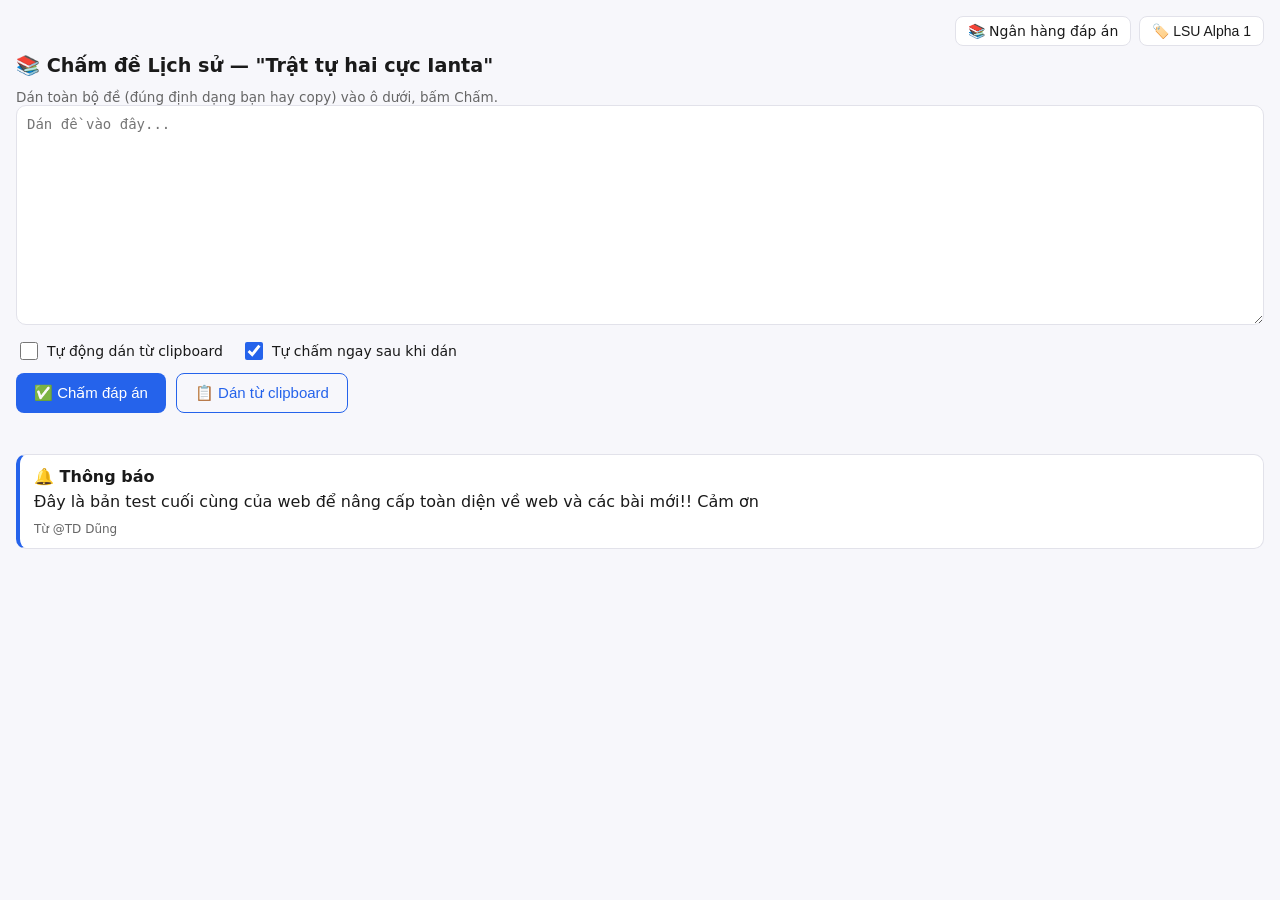
==== commit 3990cad4: "Đăng site" ====
--- a/index.html
+++ b/index.html
@@ -4,40 +4,17 @@
 <meta charset="UTF-8">
 <meta name="viewport" content="width=device-width, initial-scale=1, viewport-fit=cover">
 <title>Chấm đề Ianta v5</title>
-<style>
-:root{
-  --bg:#f7f7fb;--card:#fff;--text:#1a1a1a;--sub:#666;--accent:#2563eb;--border:#e2e2ea;--ok:#16a34a;--bad:#dc2626;
-  box-sizing:border-box;padding-top:env(safe-area-inset-top,0px);padding-bottom:env(safe-area-inset-bottom,0px);
-}
-@media (prefers-color-scheme: dark){
-  :root:not([data-theme="light"]){--bg:#111318;--card:#1b1e26;--text:#eee;--sub:#aaa;--accent:#60a5fa;--border:#2a2d36;}
-}
-:root[data-theme="dark"]{--bg:#111318;--card:#1b1e26;--text:#eee;--sub:#aaa;--accent:#60a5fa;--border:#2a2d36;}
-html{scroll-padding-top:env(safe-area-inset-top,0px);}
-*{box-sizing:border-box;}
-body{margin:0;background:var(--bg);color:var(--text);font-family:system-ui,-apple-system,"Segoe UI",Roboto,sans-serif;padding:16px;}
-h1{font-size:1.2rem;margin:0 0 12px;}
-textarea{width:100%;min-height:220px;padding:10px;border:1px solid var(--border);border-radius:10px;background:var(--card);color:var(--text);font-size:14px;resize:vertical;}
-button{margin-top:10px;padding:10px 18px;border:none;border-radius:8px;background:var(--accent);color:#fff;font-size:15px;cursor:pointer;}
-button:active{opacity:.85;}
-.result{margin-top:16px;background:var(--card);border:1px solid var(--border);border-radius:10px;padding:14px;overflow-x:auto;}
-.result h3{margin:0 0 6px;font-size:1rem;}
-.pack{font-family:ui-monospace,Menlo,Consolas,monospace;white-space:pre-wrap;line-height:1.6;font-size:14.5px;}
-.warn{color:var(--sub);font-size:13px;margin-top:8px;}
-.dtline{font-size:13.5px;color:var(--sub);}
-.opts{display:flex;flex-wrap:wrap;gap:6px 18px;align-items:center;margin-top:10px;}
-.opts label{display:inline-flex;align-items:center;gap:6px;font-size:14px;cursor:pointer;user-select:none;}
-.opts input{width:18px;height:18px;accent-color:var(--accent);cursor:pointer;}
-.btn2{background:transparent;color:var(--accent);border:1px solid var(--accent);}
-.row{display:flex;flex-wrap:wrap;gap:10px;}
-#pstatus{color:var(--sub);font-size:13px;margin-top:8px;min-height:1.3em;}
-.notice{margin:0 0 14px;padding:12px 14px;background:var(--card);border:1px solid var(--border);border-left:4px solid var(--accent);border-radius:10px;}
-.notice strong{display:block;margin-bottom:4px;}
-.notice p{margin:0;line-height:1.5;}
-.notice small{display:block;margin-top:8px;font-size:12px;color:var(--sub);}
-</style>
+<link rel="stylesheet" href="css/style.css">
+<link rel="stylesheet" href="css/ntz.css">
 </head>
 <body>
+<div class="version-wrap" id="versionWrap" hidden>
+  <button type="button" id="versionBtn" aria-haspopup="true" aria-expanded="false" aria-controls="versionPanel">🏷️ <span id="versionName"></span></button>
+  <div class="version-panel" id="versionPanel" hidden>
+    <div class="vp-list" id="versionList"></div>
+    <div class="vp-log" id="versionLog"></div>
+  </div>
+</div>
 <h1>📚 Chấm đề Lịch sử — "Trật tự hai cực Ianta"</h1>
 <div class="dtline">Dán toàn bộ đề (đúng định dạng bạn hay copy) vào ô dưới, bấm Chấm.</div>
 <textarea id="inp" placeholder="Dán đề vào đây..."></textarea>
@@ -51,642 +28,18 @@
 </div>
 <div id="pstatus" role="status"></div>
 <div id="out"></div>
-<div class="notice" style="margin:16px 0 0" role="note">
-  <strong>🔔 Thông báo</strong>
-  <p>Đây là bản test cuối cùng của web để nâng cấp toàn diện về web và các bài mới!! Cảm ơn</p>
-  <small>Từ @TD Dũng</small>
-</div>
- 
-<script>
-function norm(s){return (s||'').toLowerCase().normalize('NFC').replace(/[""'’“”\.,;:!?()]/g,'').replace(/\s+/g,' ').trim();}
-function jac(a,b){var ta=new Set(norm(a).split(' ')),tb=new Set(norm(b).split(' '));var i=0;ta.forEach(function(t){if(tb.has(t))i++;});var u=new Set([...ta,...tb]).size;return u?i/u:0;}
- 
-var ANS1=["Trung Quốc.","Liên Xô, Mĩ, Anh.","Anh, Pháp, Mĩ và Liên Xô.","Ianta (Liên Xô).","Các nước phương Tây.",
-"Man ta (Địa Trung Hải).","Các nước Đồng minh thỏa thuận khu vực đóng quân và phân chia phạm vi ảnh hưởng.",
-"Áo và Phần Lan.","không có xung đột trực tiếp bằng quân sự giữa Liên Xô và Mĩ",
-"Hợp tác kinh tế, thu hút vốn đầu tư và ứng dụng khoa học - kĩ thuật.",
-"Chiến tranh thế giới thứ hai bước vào giai đoạn kết thúc.",
-"Tiêu diệt tận gốc chủ nghĩa phát xít Đức và chủ nghĩa quân phiệt Nhật.",
-"Thế giới bị chia thành hai cực, hai phe.",
-"Đông Nam Á vẫn thuộc phạm vi ảnh hưởng của các nước phương Tây.",
-"Những quyết định của Hội nghị Ianta và thỏa thuận sau đó của ba cường quốc.",
-"để lại hậu quả nghiêm trọng cho nhân loại.","Bắc Triều Tiên",
-"Cuộc chiến tranh xâm lược Trung Quốc của Mĩ.","Mĩ.",
-"phân chia thành quả chiến thắng giữa các nước thắng trận",
-"Trật tự hai cực I-an-ta bị sụp đổ.","Sự đối đầu quyết liệt giữa hai cực trong trật tự Ianta.",
-"Thực chất là phân chia phạm vi ảnh hưởng giữa Mĩ và Liên Xô.",
-"Nhanh chóng khắc phục hậu quả của chiến tranh.",
-"tình hình an ninh thế giới bất ổn, ảnh hưởng đến phát triển kinh tế",
-"chấm dứt Chiến tranh lạnh.",
-"Xu thế hòa hoãn, toàn cầu hóa và ảnh hưởng của cuộc Cách mạng Công nghiệp lần thứ ba.",
-"Chạy đua vũ trang khiến cả Liên Xô và Mĩ tốn kém, suy yếu, buộc hai bên phải tự điều chỉnh từng bước hạn chế căng thẳng.",
-"Thắng lợi của phong trào giải phóng dân tộc và sự ra đời của hàng loạt các quốc gia độc lập.",
-"Sự sụp đổ chế độ xã hội chủ nghĩa của các nước Đông Âu và Liên Xô."];
- 
-var B={
-B1:[["Mục đích chính của Liên hợp quốc là giải quyết các vấn đề hợp tác kinh tế",0],
-["Liên hợp quốc giải quyết thành công tất cả các tranh chấp, xung đột giữa các quốc gia",1],
-["Nguyên tắc hoạt động của Liên hợp quốc phù hợp với xu thế phát triển của thế giới",0],
-["Liên hợp quốc góp phần thúc đẩy việc ký kết Hiệp định Paris (1973) về Việt Nam",0]],
-B2:[["Những quyết định quan trọng của hội nghị I-an-ta và những thỏa thuận sau đó của ba cường quốc đã trở thành khuôn khổ của trật tự thế giới mới",1],
-["Hội nghị cấp cao I-an-ta diễn ra sau khi Chiến tranh thế giới thứ hai kết thúc",0],
-["Tác động quan trọng nhất của Hội nghị I-an-ta đến quan hệ quốc tế xuất phát từ sự phân chia phạm vi thế lực của Mỹ và Liên Xô",1],
-["Những quyết định của Hội nghị I-an-ta đã xác lập cục diện hai cực, hai phe",0],
-["Đoạn tư liệu đánh giá tác động của Hội nghị I-an-ta đến khuôn khổ trật tự thế giới sau Chiến tranh thế giới thứ hai.",1]],
-B_VT38:[["Sau hội nghị Ianta (2/1945), phong trào giải phóng dân tộc ở các nước Đông Nam Á, Tây Á, Nam Á nhận được sự giúp đỡ của các nước phương Tây",0],
-["Bán đảo Triều Tiên bị chia cắt có nguồn gốc từ những quyết định của hội nghị Ianta (2/1945)",1],
-["Nội chiến ở Trung Quốc (1946-1949) không chịu tác động từ những quyết định của hội nghị Ianta (2/1945)",1],
-["Theo quyết định của hội nghị Ianta (2/1945), Mĩ và Liên Xô có quyền chiếm đóng Nhật Bản",0]],
-B_XAKHALIN:[["Liên Xô khôi phục được những quyền lợi đã mất của nước Nga trong cuộc chiến tranh Nga-Nhật (1904-1905) là do chấp nhận tham chiến chống Nhật ở châu Á",1],
-["Liên Xô tham chiến chống Nhật đã thúc đẩy thời cơ khách quan thuận lợi đối với phong trào giải phóng dân tộc của một số nước châu Á",1],
-["Các nước Mĩ, Anh đồng ý khôi phục lại quyền lợi của Liên Xô ở khu vực Đông Bắc Á nhằm kiềm chế ảnh hưởng của Trung Quốc",0],
-["Tranh chấp biển đảo giữa Nga và Nhật hiện nay ở khu vực Đông Bắc Á có nguồn gốc sâu xa từ hội nghị I an ta",1]],
-B_DUCTRUNGLAP:[["Theo nghị quyết của Hội nghị Ianta, quân đội của các nước Anh, Pháp, Mĩ và Liên Xô sẽ chiếm đóng nước Đức",1],
-["Những quyết định của Hội nghị Ianta (2-1945) đã phân chia châu Âu thành hai hệ thống xã hội đối lập là Tây Âu: TBCN và Đông Âu: XHCN",0],
-["Các nước Đồng minh thỏa thuận chia Đức thành hai nước Đông Đức và Tây Đức",0],
-["Thỏa thuận đóng quân và phân chia phạm vi ảnh hưởng giữa ba cường quốc trong Hội nghị Ianta thực chất là phân chia phạm vi ảnh hưởng giữa Mĩ và Liên Xô",1]],
-B3:[["Trật tự hai cực I-an-ta sụp đổ là do sự phát triển mạnh mẽ của nền kinh tế Mỹ và Tây Âu",0],
-["Xu thế toàn cầu hoá làm cho tình trạng chạy đua vũ trang của Mỹ và Liên Xô không còn phù hợp",1],
-["Trật tự thế giới hai cực I-an-ta sụp đổ gắn liền với sự khủng hoảng, suy yếu và sụp đổ của Liên Xô",1],
-["Sự vươn lên của các nước đang phát triển khiến cho Mỹ suy yếu, không còn đủ sức chạy đua kinh tế",0]],
-B4:[["Mỹ vẫn là cường quốc số một thế giới và quyết định toàn bộ quan hệ quốc tế",0],
-["Trung Quốc trỗi dậy mạnh mẽ và trở thành một cực quan trọng trong xu thế đa cực",1],
-["Nhật Bản, Trung Quốc, Liên bang Nga trở thành các cường quốc, dẫn đến tình trạng đối đầu căng thẳng",0],
-["Liên minh châu Âu, Nhật Bản đều vươn lên và trở thành các trung tâm kinh tế lớn của thế giới",1]],
-B5A:[["thành công của Hội nghị I-an-ta là đưa đến sự ra đời của tổ chức Liên Hợp Quốc",1],
-["Sau Hội nghị I-an-ta quan hệ Mĩ Liên Xô đã thay đổi theo chiều hướng tích cực",0],
-["Tham dự hội nghị I-an-ta gồm nguyên thủ các nước Anh, Mĩ, Liên Xô",1],
-["quyết định của Hội nghị I-an-ta gây khó khăn cho phong trào giải phóng dân tộc ở Đông Nam Á",1]],
-B5B:[["thành công của Hội nghị Ianta là đưa đến sự thành lập tổ chức Liên hợp quốc",1],
-["Sau Hội nghị Ianta quan hệ giữa Mỹ Liên Xô ngày càng thay đổi theo chiều hướng tích cực",0],
-["Tham dự Hội nghị Ianta gồm nguyên thủ các nước Mỹ, Anh, và Liên Xô",1],
-["quyết định của Hội nghị Ianta gây khó khăn cho phong trào giải phóng dân tộc ở Đông Nam Á",0]],
-B6:[["nhắc đến mục đích của Liên hợp quốc là ngăn chặn các cuộc xung đột có quy mô toàn cầu trong tương lai",0],
-["nhắc đến thành tựu của Liên hợp quốc trong công cuộc giải phóng phụ nữ cũng như những hoạt động nhân đạo",0],
-["nhắc đến nguy cơ của Liên hợp quốc hiện nay và các biện pháp để làm mới bản thân",0],
-["nhắc đến vai trò của Liên hợp quốc là góp phần ngăn chặn, đẩy lùi thảm họa chiến tranh",1]],
-B7:[["Toàn vẹn lãnh thổ và độc lập chính trị là những quyền dân tộc cơ bản của một quốc gia, được Liên hợp quốc tôn trọng",1],
-["Liên hợp quốc tôn trọng quyền tự quyết của các dân tộc thông qua nguyên tắc Không can thiệp vào công việc nội bộ của các nước",1],
-["Các nguyên tắc hoạt động của Liên hợp quốc được quy định đầy đủ tại Hiến chương Liên hợp quốc năm 1945",1],
-["Quan điểm về bình đẳng chủ quyền giữa các quốc gia là quan điểm lần đầu tiên xuất hiện trong lịch sử thế giới",0]],
-B8:[["Sức mạnh tổng hợp của các cường quốc sẽ góp phần định hình trật tự thế giới mới",1],
-["Anh, Pháp ngày càng trở thành những cực lớn nhất trong trật tự thế giới đa cực",0],
-["Sự phát triển của cách mạng khoa học kĩ thuật là nhân tố tác động đến hình thành trật tự thế giới mới",1],
-["Đoạn tư liệu trên đề cập đến nội dung chính là Trật tự thế giới hai cực I-an-ta",0]],
-B9:[["Thực lực kinh tế và khoa học kĩ thuật có vai trò quan trọng đối với sự phát triển của một quốc gia",1],
-["Tình trạng đối đầu về chính trị quân sự của Mỹ và Liên Xô trong Chiến tranh lạnh khiến cho hai nước chịu nhiều tổn thất",1],
-["Đoạn tư liệu thể hiện xu thế phát triển chính của thế giới sau Chiến tranh lạnh",1],
-["Hợp tác về kinh tế chính trị làm suy yếu tiềm lực phát triển của từng nước",0]],
-B10:[["Lí do thúc đẩy Tổng thống Mỹ Bút-sơ gặp Goóc-ba-chốp là muốn chấm dứt Chiến tranh lạnh",1],
-["Phát biểu đánh dấu kết thúc hoàn toàn cuộc đối đầu quân sự tại châu Âu",0],
-["ngưỡng cửa của một kỉ nguyên hoàn toàn mới đề cập đến kỉ nguyên toàn cầu hoá",0],
-["Cuộc gặp nhằm mục đích tăng cường hợp tác thương mại giữa hai quốc gia",0]]
-};
- 
-var QBANK1=[
-["đặc trưng lớn nhất của trật tự thế giới","Thế giới bị chia thành hai cực, hai phe."],
-["không có sự tham gia của quốc gia nào","Trung Quốc."],
-["được triệu tập trong bối cảnh lịch sử nào","Chiến tranh thế giới thứ hai bước vào giai đoạn kết thúc."],
-["chủ nghĩa li khai","tình hình an ninh thế giới bất ổn, ảnh hưởng đến phát triển kinh tế"],
-["đông nam á thuộc phạm vi ảnh hưởng của","Các nước phương Tây."],
-[["cuộc gặp gỡ không chính thức","ở đâu"],"Man ta (Địa Trung Hải)."],
-["việt nam có những thời cơ gì","Hợp tác kinh tế, thu hút vốn đầu tư và ứng dụng khoa học - kĩ thuật."],
-["thống nhất nội dung nào dưới đây","Tiêu diệt tận gốc chủ nghĩa phát xít Đức và chủ nghĩa quân phiệt Nhật."],
-["không phải là quyết định của hội nghị ianta","Nhanh chóng khắc phục hậu quả của chiến tranh."],
-["khác biệt cơ bản giữa","không có xung đột trực tiếp bằng quân sự giữa Liên Xô và Mĩ"],
-["11-2-1945 được tổ chức tại đâu","Ianta (Liên Xô)."],
-["quan tâm nhiều nhất khi đến tham dự hội nghị ianta","phân chia thành quả chiến thắng giữa các nước thắng trận"],
-["chiếm đóng nhật bản và nam triều tiên","Mĩ."],
-["mĩ không có quyền lợi ở","Bắc Triều Tiên"],
-["nguyên thủ của những quốc gia nào","Liên Xô, Mĩ, Anh."],
-["thỏa thuận đóng quân và phân chia phạm vi ảnh hưởng giữa ba cường quốc","Thực chất là phân chia phạm vi ảnh hưởng giữa Mĩ và Liên Xô."],
-["nato","Sự đối đầu quyết liệt giữa hai cực trong trật tự Ianta."],
-["năm 1991 diễn ra sự kiện gì","Trật tự hai cực I-an-ta bị sụp đổ."],
-["cùng tuyên bố","chấm dứt Chiến tranh lạnh."],
-["hai nước trung lập là","Áo và Phần Lan."],
-["phản ánh đúng quyết định của hội nghị ianta","Các nước Đồng minh thỏa thuận khu vực đóng quân và phân chia phạm vi ảnh hưởng."],
-["trở lại xâm lược đông dương","Đông Nam Á vẫn thuộc phạm vi ảnh hưởng của các nước phương Tây."],
-["không chịu tác động của cuộc chiến tranh lạnh","Cuộc chiến tranh xâm lược Trung Quốc của Mĩ."],
-["giải giáp chủ nghĩa phát xít ở nước đức","Anh, Pháp, Mĩ và Liên Xô."],
-["giống nhau giữa chiến tranh lạnh và hai cuộc chiến tranh thế giới","để lại hậu quả nghiêm trọng cho nhân loại."],
- 
-[["chính thức cùng tuyên bố chấm dứt chiến tranh lạnh","không xuất phát từ"],"việc cả hai nước đều gặp khó khăn do tác động của phong trào giải phóng dân tộc."],
-["ảnh hưởng của chiến tranh lạnh đối với cục diện quan hệ giữa các nước ở châu á","Gây ra cuộc chiến tranh xâm lược Trung Quốc của Mĩ."],
-["chấm dứt hoàn toàn sự tồn tại của trật tự thế giới hai cực","Sự tan rã của Liên Xô năm 1991."],
-["áp-ga-ni-xtan","hòa bình."],
-["kí hiệp ước abm và hiệp định salt","giảm tình trạng chạy đua vũ trang giữa hai nước."],
-["phản ánh đầy đủ mối quan hệ quốc tế trong nửa sau thế kỉ xx","Các mối quan hệ quốc tế được mở rộng và đa dạng hóa, các quốc gia cùng tồn tại hòa bình, vừa đấu tranh, vừa hợp tác."],
-["bản chất cuộc chiến tranh lạnh do mỹ phát động là","tăng cường chạy đua vũ trang, thành lập liên minh quân sự, khiến cho thế giới luôn căng thẳng."],
-["trật tự thế giới mới dần hình thành theo xu thế","đa cực."],
-["chi phối toàn bộ đời sống chính trị thế giới","I-an-ta."],
-["vận dụng để giải quyết vấn đề biển đông","Giải quyết các tranh chấp bằng biện pháp hòa bình."],
-["quan hệ quốc tế giữa hai cực trở nên căng thẳng là khi","Mĩ phát động Chiến tranh lạnh (1947) nhằm chống lại Liên Xô và các nước Đông Âu."],
-["từ đầu những năm 70 của thế kỉ xx đến năm 1991","Trật tự thế giới hai cực I-an-ta suy yếu và đi đến sụp đổ."],
-["chiến tranh lạnh không tạo ra","những cuộc xung đột trực tiếp bằng quân sự giữa Liên Xô và Mỹ."],
-["sự tồn tại của trật tự thế giới hai cực i-an-ta gắn liền với","sự hình thành hai hệ thống xã hội đối lập và Chiến tranh lạnh."],
-["mục tiêu cơ bản của cuộc chiến tranh lạnh do mỹ phát động","chống lại Liên Xô và các nước Đông Âu."],
-["đánh dấu sự xác lập của cục diện hai cực, hai phe và chiến tranh lạnh bao trùm","Sự ra đời của NATO và Tổ chức hiệp ước Vacsava."],
-["từ năm 1945 đến những năm 70 của thế kỉ xx","Trật tự thế giới được xác lập và phát triển với sự đối đầu giữa Mĩ và Liên Xô."],
-["trải qua mấy giai đoạn","hai."],
-["mĩ và liên xô đã tuyên bố chấm dứt","Chiến tranh lạnh."],
-["biểu hiện của xu hướng hòa hoãn trong quan hệ quốc tế","Liên Xô và Mỹ thỏa thuận bước đầu về hạn chế vũ khí chiến lược."],
-["được mở đầu thông qua các cuộc tiếp xúc","nguyên thủ của hai nước Liên Xô và Mĩ"],
-["không phải là nguyên nhân dẫn tới sự sụp đổ","Chủ nghĩa khủng bố đe dọa hòa bình thế giới."],
-["tác động như thế nào đến tình hình các nước đông nam á","Quan hệ giữa các nước ASEAN và các nước Đông Dương được trở nên hòa dịu."],
-["chiến tranh lạnh chấm dứt đã mở ra chiều hướng và điều kiện để giải quyết hòa bình","trên phạm vi toàn cầu."],
-["nguyên nhân nào dẫn tới sự sụp đổ của trật tự thế giới hai cực","Xu thế hòa hoãn, toàn cầu hóa và ảnh hưởng của cuộc Cách mạng Công nghiệp lần thứ ba."],
-["nguyên nhân nào dẫn tới sự sụp đổ của trật tự thế giới hai cực","Thắng lợi của phong trào giải phóng dân tộc và sự ra đời của hàng loạt các quốc gia độc lập."],
-[["cuộc gặp gỡ không chính thức","chính thức tuyên bố"],"chấm dứt chiến tranh lạnh."],
-["nguyên nhân nào dẫn tới sự sụp đổ của trật tự thế giới hai cực","Chạy đua vũ trang khiến cả Liên Xô và Mĩ tốn kém, suy yếu, buộc hai bên phải tự điều chỉnh từng bước hạn chế căng thẳng."],
-["hòa hoãn đông - tây xuất hiện từ khi nào","Đầu những năm 70."],
-["nguyên nhân nào dẫn tới sự sụp đổ của trật tự thế giới hai cực","Sự sụp đổ chế độ xã hội chủ nghĩa của các nước Đông Âu và Liên Xô."],
-["để xây dựng sức mạnh thực sự","phát triển kinh tế."],
-["không phải là xu thế phát triển của thế giới sau khi chiến tranh lạnh","Sự phát triển và tác động to lớn của các công ty độc quyền xuyên quốc gia."],
-["hầu hết các quốc gia đều ra sức điều chỉnh","chiến lược phát triển lấy kinh tế làm trọng tâm."],
-["được coi là thời cơ do xu thế toàn cầu hoá đem lại","Tiếp thu vốn, khoa học - kĩ thuật và kinh nghiệm quản lí từ bên ngoài."],
-["mặt tiêu cực của xu thế toàn cầu hóa","Gây bất công xã hội, phân hóa giàu nghèo."],
-["xu thế đang phát triển mạnh mẽ của thế giới là","toàn cầu hóa."],
-["mối quan hệ giữa các nước lớn mang tính hai mặt là","cạnh tranh và hợp tác."],
-["điều chỉnh chiến lược lấy phát triển kinh tế làm trọng tâm","kinh tế trở thành nội dung căn bản trong quan hệ quốc tế."],
-["bước sang thế kỉ xxi, xu thế chủ đạo trong quan hệ quốc tế là","hòa bình, hợp tác và phát triển."],
-["thách thức lớn nhất của việt nam khi phải đối mặt trong xu thế toàn cầu hoá là","sự cạnh tranh khốc liệt trong thị trường thế giới."],
-["là thời cơ đối với các dân tộc khi bước vào thế kỉ xxi","Tạo môi trường hòa bình để các dân tộc hợp tác và phát triển mọi mặt."],
-["thời cơ lớn của việt nam trong xu thế toàn cầu hóa là gì","Thúc đẩy kinh tế phát triển."],
-["xuất hiện xu thế toàn cầu hóa là do hệ quả của cuộc","Cách mạng khoa học công nghệ."],
-["đảng ta nhận định như thế nào về tác động của xu hướng toàn cầu hóa","là cơ hội đồng thời là thách thức lớn đối với sự phát triển của dân tộc."],
-["nguy cơ lớn nhất của việt nam khi phải đối mặt trong xu thế toàn cầu hoá là","mất bản sắc văn hóa dân tộc và độc lập chủ quyền quốc gia."],
-["sau khi chiến tranh lạnh chấm dứt, thế giới chuyển dần sang xu thế nào","Hòa bình, đối thoại và hợp tác phát triển."],
-["vai trò ngày càng lớn của các công ty xuyên quốc gia là biểu hiện của xu thế nào","Xu thế toàn cầu hóa."],
-["tạo điều kiện như thế nào cho tất cả các nước","Thời cơ và thách thức với tất cả quốc gia, dân tộc."],
-["yếu tố tác động đến sự hình thành xu thế đa cực sau chiến tranh lạnh là","sự phát triển của các lực lượng cách mạng, hòa bình, dân chủ và tiến bộ xã hội."],
-["điều chỉnh chiến lược phát triển lấy kinh tế là trọng tâm vì","quan hệ quốc tế đối đầu quân sự không còn phù hợp trong bối cảnh mới."],
-["một trong những xu thế phát triển của thế giới sau chiến tranh lạnh là","Các nước điều chỉnh phát triển lấy kinh tế làm trung tâm."],
-["theo hướng đối thoại, thỏa hiệp, tránh xung đột trực tiếp","muốn tạo môi trường quốc tế thuận lợi để vươn lên xác lập vị thế."],
-["đối thoại, thỏa hiệp, tránh xung đột trực tiếp chủ yếu vì","muốn có điều kiện thuận lợi để vươn lên xác lập vị thế quốc tế."],
-["thách thức lớn nhất của thế giới trong thập kỷ đầu tiên của thế kỷ xxi","Chủ nghĩa khủng bố."],
-["chiến tranh lạnh kết thúc năm 1989 đã","thúc đẩy xu thế đối thoại, hợp tác giữa các nước Đông Dương với các nước khác."],
-["sự ra đời của các tổ chức liên kết kinh tế, thương mại, tài chính quốc tế và khu vực","Toàn cầu hóa."],
-["trên thế giới xuất hiện xu thế","toàn cầu hóa."],
-["để thích nghi với xu thế toàn cầu hóa, việt nam cần phải","cải cách sâu rộng nâng cao sức cạnh tranh và hiệu quả của nền kinh tế."],
-[["giới cầm quyền mĩ ra sức thiết lập trật tự thế giới","một cực"],"Sự vươn lên của các cường quốc."],
-["hình thức cạnh tranh chủ yếu giữa các cường quốc từ sau khi chiến tranh lạnh chấm dứt đến năm 2000","xây dựng sức mạnh tổng hợp của quốc gia."],
-["yếu tố tác động đến sự hình thành xu thế thế giới sau chiến tranh lạnh","sự phát triển của các cường quốc và Liên minh châu Âu (EU)."],
-["không phản ánh đúng xu thế phát triển của thế giới sau khi chiến tranh lạnh","Trật tự thế giới đơn cực được xác lập trong quan hệ quốc tế."],
-["có ý nghĩa sống còn đối với đảng và nhân dân ta","Nắm bắt cơ hội, vượt qua thách thức."],
-["một trong những xu thế phát triển của thế giới sau chiến tranh lạnh là","Xu thế đa cực."],
-["một trong những xu thế phát triển của thế giới sau chiến tranh lạnh là","Xu thế đối thoại, hợp tác."],
-["tác động như thế nào đến tình hình thế giới ngày nay","Nhiều vụ tranh chấp, xung đột được giải quyết bằng biện pháp hòa bình."],
-["tác động to lớn của các công ty xuyên quốc gia là một trong những biểu hiện của xu thế","toàn cầu hóa."],
-["đúng với một trong các xu thế phát triển của thế giới sau chiến tranh lạnh","Trật tự thế giới mới đang trong quá trình hình thành theo xu hướng \u201cđa cực\u201d."]
-];
- 
-var QBANK2=[
-["hiến chương liên hợp quốc được thông qua tại hội nghị","hội nghị Xan Phran-xi-xcô."],
-["phạm vi ảnh hưởng của liên xô là","Miền Đông Đức, Đông Béclin và các nước Đông Âu."],
-["toàn bộ các hoạt động của liên hợp quốc kể từ khi thành lập","những mục tiêu và nguyên tắc hoạt động do Hiến chương quy định."],
-["phản ánh đúng và đầy đủ vị trí, vai trò của tổ chức liên hợp quốc","Là diễn đàn quốc tế lớn nhất, vừa hợp tác vừa đấu tranh vì hòa bình, an ninh thế giới."],
-["mục tiêu nào là cơ sở để thực hiện các mục tiêu khác","duy trì hòa bình và an ninh quốc tế."],
-["trụ sở chính của tổ chức liên hợp quốc đặt tại","Niu Ooc (Mỹ)."],
-["sự ra đời của liên hợp quốc phù hợp với","khát vọng được sống trong hòa bình của nhân dân thế giới."],
-["đóng góp của tổ chức liên hợp quốc trong việc duy trì hòa bình, an ninh thế giới trong thế kỷ","vai trò của các nước lớn và ý thức ngày càng cao của các dân tộc."],
-["bảo vệ chủ quyền biển đảo","Giải quyết các tranh chấp quốc tế bằng biện pháp hòa bình."],
-["vai trò quan trọng nhất của đại hội đồng","Thảo luận và phê duyệt các quyết sách chung."],
-["thúc đẩy thương mại quốc tế và nâng cao đời sống người dân","Hỗ trợ công tác xóa đói, giảm nghèo, đặc biệt là ở các nước đang phát triển."],
-["cơ quan duy nhất của liên hợp quốc có đại diện của tất cả các nước thành viên","Đại hội đồng."],
-["việt nam gia nhập liên hợp quốc trong bối cảnh","Cả nước hoàn thành cuộc cách mạng dân tộc dân chủ nhân dân."],
-["một trong những nguyên tắc hoạt động của liên hợp quốc là","Không can thiệp vào công việc nội bộ các nước."],
-["chính thức được thành lập khi các nước thành viên","phê chuẩn Hiến chương."],
-["bảo đảm quyền con người, phát triển văn hóa, xã hội","Tăng cường bình đẳng giới và vị thế, năng lực của phụ nữ."],
-["giữ vai trò trọng yếu trong việc duy trì hoà bình và an ninh quốc tế","Hội đồng bảo an."],
-["phản ánh không đúng bối cảnh lịch sử thành lập tổ chức liên hợp quốc","Chủ nghĩa phát xít xuất hiện và cầm quyền ở nhiều nước."],
-["nội dung nào sau đây là vai trò của liên hợp quốc trong việc duy trì hòa bình","Góp phần ngăn ngừa không để xảy ra cuộc chiến tranh thế giới mới kể từ năm 1945 đến nay."],
-["diễn đàn quốc tế vừa hợp tác vừa đấu tranh nhằm duy trì hoà bình","Liên hợp quốc."],
-[["đầu năm 1945","vấn đề cấp bách"],"Tiêu diệt Chủ nghĩa phát xít."],
-[["mục tiêu quan trọng của tổ chức nào","duy trì hoà bình và an ninh quốc tế"],"Liên hợp quốc (UN)."],
-["không thuộc liên hợp quốc","NATO."],
-["thường trực của hội đồng bảo an liên hợp quốc","Anh."]
-];
- 
-var LHQ_B={
-LHQ25:[["Nguyên tắc giải quyết các tranh chấp quốc tế bằng biện pháp hòa bình góp phần giúp Liên hợp quốc giải quyết triệt để xung đột giữa các quốc gia trên thế giới.",0],
-["Đoạn tư liệu cung cấp thông tin về mục đích thành lập và nguyên tắc hoạt động của Liên hợp quốc.",1],
-["Mục đích chính của Liên hợp quốc là thúc đẩy sự phát triển quan hệ hữu nghị giữa các quốc gia trên thế giới.",1],
-["Toàn vẹn lãnh thổ và độc lập chính trị là những quyền dân tộc cơ bản của một quốc gia, được Liên hợp quốc tôn trọng thông qua nguyên tắc hoạt động.",1]],
-LHQ26:[["Những đóng góp của Liên hợp quốc phản ánh đúng mục đích thành lập của tổ chức này trong lịch sử.",1],
-["Liên hợp quốc chưa thể hiện vai trò đối với các quốc gia đang phát triển.",0],
-["Liên hợp quốc đã giải quyết được mọi vấn đề trong lịch sử và đang đứng trước những cơ hội phát triển mới.",0],
-["Vai trò nổi bật của Liên hợp quốc trong việc duy trì hòa bình và an ninh thế giới từ năm 1945 đến nay là ngăn ngừa, không để xảy ra một cuộc chiến tranh thế giới mới.",1]],
-LHQ27:[["Ngày nay, Liên hợp quốc vẫn tiếp tục thực hiện mục tiêu giải quyết các vụ tranh chấp, xung đột quốc tế bằng biện pháp hoà bình",1],
-["Một trong những mục tiêu của Liên hợp quốc là giải quyết các vụ tranh chấp quốc tế bằng pháp luật của các quốc gia.",0],
-["Đoạn tư liệu thể hiện mục tiêu của Liên hợp quốc là duy trì hoà bình và an ninh quốc phòng cho tất cả các quốc gia.",0],
-["Trong số các mục tiêu của Liên hợp quốc, duy trì hoà bình và an ninh quốc tế là mục tiêu được đặt lên hàng đầu.",1]],
-LHQ28:[["Đoạn tư liệu cho biết nguyên tắc hoạt động của Liên hợp quốc được nêu rõ trong Hiến chương Liên hợp quốc.",1],
-["Mặc dù Hiến chương Liên hợp quốc nêu rõ những nguyên tắc hoạt động nhưng giữa các quốc gia thành viên vẫn diễn ra chiến tranh, xung đột.",1],
-["Đoạn tư liệu nêu rõ mục tiêu hoạt động của Liên hợp quốc là làm tròn nghĩa vụ đối với các quốc gia.",0],
-["Đoạn tư liệu là văn bản pháp lí giúp Liên hợp quốc ngăn chặn mọi xung đột giữa các thành viên tham gia thành lập tổ chức.",0]]
-};
-var NEW_B={
-B11:[["Việc Mĩ – Xô kí kết các hiệp định trên nhằm tạo ra thế cân bằng chiến lược quân sự chung giữa hai siêu cường trên phạm vi thế giới.",1],
-["Mĩ hòa hoãn với Liên Xô là thủ đoạn mới nhằm chống phá phong trào giải phóng dân tộc trên thế giới.",1],
-["Những sự kiện trên chứng tỏ quan hệ Mĩ –Xô bắt đầu chuyển từ đối đầu sang hòa hoãn, đối thoại.",1],
-["Việc Mĩ – Xô kí kết các hiệp định trên không xuất phát từ việc Liên Xô đã phá thế độc quyền vũ khí nguyên tử của Mĩ.",0]],
-B12:[["Thông điệp của Tổng thống Mĩ Truman (3/1947) là sự kiện khởi đầu cuộc \u201cchiến tranh lạnh\u201d.",1],
-["Nhân tố chủ yếu chi phối quan hệ quốc tế trong phần lớn nửa sau thế kỉ XX là cục diện \u201cChiến tranh lạnh\u201d.",1],
-["Trước sự phát triển mạnh mẽ của chủ nghĩa cộng sản, nước Mĩ phải đứng ra \u201cđảm nhiệm sứ mạng lãnh đạo thế giới tự do\u201d.",0],
-["Mục tiêu bao quát của \u201cChiến tranh lạnh\u201d do Mĩ phát động là ngăn chặn và tiến tới tiêu diệt các nước xã hội chủ nghĩa.",1]]
-};
-var NEW_B2={
-B13:[["Cách mạng Trung Quốc năm 1949 là thất bại nặng nề nhất của Mĩ quá trình tiến hành \u201cchiến tranh lạnh\u201d.",0],
-["Nước Cộng hoà nhân dân Trung Hoa ra đời đánh dấu quá trình thống nhất lãnh thổ của Trung Quốc đã hoàn thành.",0],
-["Thắng lợi của cách mạng Trung Quốc năm 1949 đã mở rộng không gian địa lí của hệ thống xã hội chủ nghĩa.",1],
-["Thắng lợi của cách mạng Trung Quốc năm 1949 là bước \u201cđột phá\u201d của quá trình xói mòn trật tự hai cực I an ta.",1]]
-};
-var NEW_B3={
-B14:[["Một trong những hạn chế của Hội nghị Ianta là đã xâm phạm đến chủ quyền, lãnh thổ và lợi ích của nhân dân nhiều nước.",1],
-["Đặc điểm nổi bật của trật tự hai cực Ianta là thế giới phân thành hai cực do Mỹ và Liên Xô đứng đầu.",1],
-["Sau Chiến tranh thế giới thứ hai, Mĩ đã khống chế được Tây Âu, Nhật Bản và thực hiện được mưu đồ bá chủ thế giới.",0],
-["Trật tự hai cực Ianta khởi đầu cho sự thay đổi quan hệ giữa các nước Đồng minh, so sánh tương quan lực lượng mới giữa các cường quốc.",1]]
-};
-var NEW_B4={
-B15:[["Sự sụp đổ của trật tự hai cực Ianta xuất phát từ lí do không giải quyết triệt để mâu thuẫn giữa các cường quốc.",1],
-["Bài học của các cường quốc trong quá trình hình thành trật tự thế giới mới là phải xây dựng sức mạnh tổng hợp.",1],
-["Trong những năm 1989 – 1991, Liên Xô và Mỹ rút dần sự \u201ccó mặt\u201d của mình ở nhiều khu vực quan trọng trên thế giới.",1],
-["Nhật Bản và nước Đức trở thành mối lo ngại đối với các cường quốc thắng trận trước đây vì đã khôi phục lại chủ nghĩa phát xít.",0]],
-B16:[["\u201cTrật tự thế giới\u201d được nhắc đến trong đoạn tư liệu trên là trật tự thế giới \u201chai cực Ianta\u201d được hình thành sau Chiến tranh thế giới thứ hai.",0],
-["Một trong những đặc điểm nổi bật của trật tự thế giới mới được thiết lập sau Chiến tranh lạnh là thế giới bị chia thành hai hệ thống xã hội đối lập.",0],
-["Một trong những nhân tố tác động đến sự hình thành trật tự thế giới mới sau khi Chiến tranh lạnh kết thúc là sự vươn lên mạnh mẽ của các nước Á, Phi, Mĩ-latinh.",1],
-["Nhân tố đóng vai trò quyết định đến sự hình thành trật tự thế giới mới sau Chiến tranh lạnh là cuộc chạy đua sức mạnh tổng hợp, nhưng sức mạnh kinh tế là trụ cột.",1],
-["Mỹ, Nga, Trung Quốc là những cường quốc giữ vai trò chi phối quan hệ quốc tế trong cả trật tự hai cực I-an-ta và trật tự đa cực.",0],
-["Cuộc chạy đua về sức mạnh tổng hợp của các cường quốc là một trong những nhân tố quan trọng tác động đến sự hình thành trật tự thế giới đa cực.",1],
-["Đoạn tư liệu cung cấp thông tin về những biểu hiện của trật tự thế giới đa cực đang được hình thành hiện nay.",0],
-["Cuộc cách mạng khoa học – kĩ thuật vừa là nguyên nhân dẫn đến sự xói mòn và sụp đổ của trật tự hai cực I-an-ta, vừa là nhân tố tác động đến sự hình thành của trật tự thế giới đa cực.",1]],
-B17:[["Sự xuất hiện của các tập đoàn như: Apple, Samsung, Microsoft, Facebook, …nhắc đến biểu hiện sự phát triển và tác động to lớn của các công ty xuyên quốc gia của xu thế toàn cầu hóa.",1],
-["Xu thế toàn cầu hóa là hệ quả quan trọng của cuộc cách mạng khoa học công nghệ.",1],
-["\u201cĐến năm 2000, nước ta có quan hệ thương mại với hơn 140 nước quan hệ đầu tư với gần 70 nước và vùng lãnh thổ\u201d đã thể hiện sự phát triển nhanh chóng của quan hệ thương mại quốc tế, tăng cường sự trao đổi thương mại, tính phụ thuộc và mối quan hệ chặt chẽ của nền kinh tế Việt Nam đối với nền kinh tế thế giới.",1],
-["Xét về bản chất, toàn cầu hóa là quá trình tăng lên mạnh mẽ của những mối liên hệ, những ảnh hưởng, tác động qua lại lẫn nhau, không phụ thuộc lẫn nhau của tất cả các khu vực, các quốc gia, các dân tộc trên thế giới.",0]],
-B18:[["Xu thế đối thoại xuất hiện góp phần giải quyết những tranh chấp và xung đột quốc tế bằng biện pháp hòa bình.",1],
-["Sự thay đổi trong quan hệ quốc tế diễn ra vào những năm cuối thế kỉ XX phản ánh sự thay đổi tương quan lực lượng giữa các cường quốc.",1],
-["Trong thời kì chiến tranh lạnh, mối quan hệ Xô – Mĩ là nhân tố chủ yếu chi phối quan hệ quốc tế.",1],
-["Năm 1989, quan hệ Xô - Trung đã được bình thường hóa trở lại đánh dấu chiến tranh lạnh đã chấm dứt.",0]]
-};
-var NEW_B5={
-B19:[["Hiện nay, ngoại giao kinh tế của Việt Nam có đóng góp tích cực cho phát triển đất nước, góp phần thực hiện hiệu quả đường lối của Đảng.",1],
-["Sau Chiến tranh lạnh, một trong những xu thế là các quốc gia đều điều chỉnh chiến lược lấy phát triển kinh tế làm trung tâm.",1],
-["Sau Chiến tranh lạnh, chính trị trở thành nhân tố quyết định sức mạnh tổng hợp của từng quốc gia và đóng vai trò trung tâm trong quan hệ quốc tế.",0],
-["Vì sự phát triển kinh tế các quốc gia đã đẩy mạnh chạy đua vũ trang để tiến hành mở rộng thuộc địa và thị trường tiêu thụ hàng hóa.",0]],
-B20:[["ASEAN ra đời góp phần duy trì hòa bình, ổn định và thịnh vượng chung trong khu vực.",1],
-["Bru-nây là một trong những thành viên sáng lập của tổ chức ASEAN.",0],
-["ASEAN và Liên minh châu Âu (EU) là những tổ chức liên kết có cùng thể chế chính trị.",0],
-["Sự khởi sắc của ASEAN được đánh dấu bằng hiệp ước Bali (2/1976).",1]]
-};
-var NEW_B6={
-B21:[["Liên bang Xô viết giải tán kéo theo sự sụp đổ của Trật tự hai cực Ianta.",1],
-["Cuộc đảo chính ngày19-8-1991 ở Liên Xô nhằm lật đổ chế độ xã hội chủ nghĩa.",0],
-["Sau năm 1991, chế độ xã hội chủ nghĩa chỉ còn tồn tại ở một số nước châu Á và Mĩ la tinh.",1],
-["Chế độ xã hội chủ nghĩa sụp đổ ở Liên Xô chứng tỏ chủ nghĩa xã hội không còn phù hợp với xu thế phát triển của thế giới.",0]]
-};
-var NEW_B7={
-B22:[["Một trong những bài học rút ra từ thời kì chiến tranh lạnh cho tất cả các quốc gia là không nên tập trung vào phát triển quân sự, quốc phòng đất nước.",0],
-["Trong thời kì chiến tranh lạnh và sau thời kì chiến tranh lạnh, nội dung của quan hệ quốc tế có sự điều chỉnh từ chỗ lấy yếu tố quân sự sang lấy yếu tố kinh tế là trọng tâm.",1],
-["Sau thời kì chiến tranh lạnh, Xô – Mỹ lấy đối đầu về chính trị - quân sự là chủ yếu, trong khi đó Đức và Nhật Bản lại lấy hợp tác và cạnh tranh về kinh tế - chính trị là chủ yếu.",0],
-["Kinh tế và khoa học – kĩ thuật là hai yếu tố chủ yếu tạo nên sức mạnh tổng hợp của một quốc gia sau khi chiến tranh lạnh chấm dứt.",1]]
-};
-Object.assign(B, NEW_B7);
-Object.assign(B, NEW_B6);
-Object.assign(B, NEW_B5);
-Object.assign(B, NEW_B4);
-Object.assign(B, NEW_B3);
-Object.assign(B, NEW_B2);
-Object.assign(B, NEW_B);
-var BIENDONG_B={
-B_BIENDONG:[["Sự sụp đổ của trật tự hai cực Ianta xuất phát từ lí do không giải quyết triệt để mâu thuẫn giữa các cường quốc",1],
-["Trong những năm 1989 – 1991, Liên Xô và Mỹ rút dần sự có mặt của mình ở nhiều khu vực quan trọng trên thế giới",1],
-["Bài học của các cường quốc trong quá trình hình thành trật tự thế giới mới là phải xây dựng sức mạnh tổng hợp",1],
-["Nhật Bản và nước Đức trở thành mối lo ngại đối với các cường quốc thắng trận trước đây vì đã khôi phục lại chủ nghĩa phát xít",0]]
-};
-Object.assign(B, BIENDONG_B);
-Object.assign(B, LHQ_B);
-B.B9_22=B.B9.concat(B.B22);
-B.B_BANGGD=[["Liên Xô và Mỹ đẩy mạnh đối thoại, hợp tác là không phải là biểu hiện của suy yếu trật tự thế giới hai cực I-an-ta.",0],
-["Sự sụp đổ của trật tự thế giới hai cực Ianta là kết cục của cuộc chạy đua vũ trang giữa Mĩ và Liên Xô.",0],
-["Trật tự thế giới hai cực Ianta thực chất là sự tranh giành ảnh hưởng của hai siêu cường Xô – Mĩ.",1],
-["Sự hình thành và phát triển các khối quân sự đối lập, chạy đua vũ trang diễn ra trong giai đoạn từ 1945 - đầu những năm 70 (XX).",1]];
-B.B20_BANG=B.B20.concat([["Quá trình hình thành và phát triển của ASEAN không chịu tác động bởi cách mạng khoa học công nghệ.",0],
-["Là thành viên của ASEAN, Việt Nam đã có nhiều đóng góp trong việc xây dựng Cộng đồng ASEAN.",1],
-["Hiện nay, các thành viên của ASEAN đều là những quốc gia trong khu vực Đông Nam Á.",0],
-["Tổ chức ASEAN được thành lập vào năm 1967.",1]]);
-B.B_DAIHOI12=[["Trật tự thế giới đa cực sẽ cản trở quá trình toàn cầu hóa, xu thế phát triển kinh tế, đối thoại, hợp tác trong quan hệ quốc tế.",0],
-["Trong trật tự thế giới đa cực không một quốc gia nào có quyền lực áp đảo đối với các quốc gia khác và chi phối sự phát triển của thế giới.",1],
-["Sự hình thành trật tự thế giới đa cực là một tiến trình lịch sử chủ quan với sự nổi lên của các cường quốc, sự gia tăng vai trò của các trung tâm, tổ chức quốc tế.",0],
-["Biểu hiện của xu thế đa cực là sự gia tăng sức mạnh, tầm ảnh hưởng và vị thế kinh tế, chính trị, quân sự, đối ngoại của các nước lớn.",1]];
-B.B424=B.B8.concat(B.B16).concat([["Sức mạnh tổng hợp (trong đó quân sự là sức mạnh trụ cột) là yếu tố quyết định vị thế của các cường quốc trong trật tự thế giới mới.",0],
-["Sự phát triển của phong trào đấu tranh vì hòa bình, dân chủ và tiến bộ xã hội trên toàn thế giới là yếu tố góp phần kìm hãm sự chi phối của các cường quốc.",1],
-["Sau năm 1991, một trật tự thế giới mới đang dần dần được hình thành.",1],
-["Trật tự thế giới mới đang dần dần được hình thành không phụ thuộc vào sự phát triển của cách mạng khoa học - kĩ thuật.",0]]);
-B.B_ASEAN=[["ASEAN đã thúc đẩy hợp tác kinh tế, văn hoá, xã hội giữa các nước thành viên.",1],
-["ASEAN đã đạt được sự đồng thuận trong giải quyết vấn đề tranh chấp ở Biển Đông.",0],
-["Sự ra đời của tổ chức ASEAN là biểu hiện của xu thế hoà hoãn Đông – Tây.",0],
-["Hiệp hội các quốc gia Đông Nam Á (ASEAN) thành lập tại Băng Cốc (Thái Lan).",1]];
- 
-function detectQuestion1(qText){
-  var t=norm(qText);
-  var cands=[];
-  QBANK1.concat(QBANK2).forEach(function(entry){
-    var key=entry[0];
-    var keys=Array.isArray(key)?key:[key];
-    var ok=keys.every(function(k){return t.indexOf(norm(k))>=0;});
-    if(ok) cands.push(entry[1]);
-  });
-  return cands.length?cands:null;
-}
- 
-function matchToTarget(opts,target){
-  var best={letter:null,score:-1};
-  opts.forEach(function(o){
-    var s = norm(o.text)===norm(target) ? 2 : jac(o.text,target);
-    if(s>best.score){best={letter:o.letter,score:s};}
-  });
-  return best.letter;
-}
- 
-function detectBlock(t){
-  t=t.toLowerCase();
-  if(t.includes('còn tùy thuộc ở nhiều nhân tố')||t.includes('tr.424')||t.includes('trang 424'))return'B424';
-  if(t.includes('đại hội xii của đảng cộng sản việt nam')||t.includes('cục diện thế giới theo xu hướng đa cực'))return'B_DAIHOI12';
-  if(t.includes('quá trình ra đời và phát triển của hiệp hội các quốc gia đông nam á'))return'B20_BANG';
-  if(t.includes('bảng dữ kiện về quá trình tồn tại')||t.includes('giai đoạn xác lập và phát triển của trật tự thế giới hai cực'))return'B_BANGGD';
-  if(t.includes('tuyên bố asean')||t.includes('cộng đồng các quốc gia đông nam á hoà bình')||t.includes('cộng đồng các quốc gia đông nam á hòa bình'))return'B_ASEAN';
-  if(t.includes('phân chia nhau phạm vi thế lực trên cơ sở thoả thuận'))return'B2';
-  if(t.includes('vĩ tuyến 38'))return'B_VT38';
-  if(t.includes('xakhalin'))return'B_XAKHALIN';
-  if(t.includes('phần lan trở thành hai nước trung lập'))return'B_DUCTRUNGLAP';
-  if(t.includes('một bị thương, một bị mất')||t.includes('nics')||t.includes('tr.401'))return'B9_22';
-  
-  if(t.includes('trung tâm điều hoà các nỗ lực quốc tế'))return'B1';
-  if(t.includes('cộng hoà nhân dân trung hoa ra đời'))return'B13';
-  if(t.includes('vành đai an toàn')||t.includes('3 mục tiêu cơ bản'))return'B14';
-  if(t.includes('thực sự bị phá vỡ'))return'B15';
-  
-  if(t.includes('thúc đẩy mạnh mẽ quá trình toàn cầu hóa'))return'B17';
-  if(t.includes('thông cáo thượng hải'))return'B18';
-  if(t.includes('cạnh tranh sức mạnh tổng hợp quốc gia thay thế cho chạy đua vũ trang'))return'B19';
-  if(t.includes('lào và mi-an-ma gia nhập asean')||t.includes('bru-nây gia nhập asean')||t.includes('cap-pu-chia gia nhập asean'))return'B20_BANG';
-  if(t.includes('19-8-1991')||t.includes('cực liên xô'))return'B21';
-  if(t.includes('hiệp ước abm')||t.includes('salt'))return'B11';
-  if(t.includes('chủ nghĩa tơrunan')||t.includes('sứ mạng lãnh đạo thế giới tự do'))return'B12';
-  if(t.includes('san francisco')||t.includes('truman'))return'B6';
-  if(t.includes('bút-sơ')||t.includes('goóc-ba')||t.includes('ngưỡng cửa'))return'B10';
-  if(t.includes('sớc-sin')||t.includes('ru-dơ-ven')||t.includes('xta-lin')){
-    if(t.includes('thành lập liên hợp quốc và'))return'B5B';
-    return'B5A';
-  }
-  if(t.includes('nguyên nhân sụp đổ')||t.includes('chạy đua vũ trang khiến'))return'B3';
-  if(t.includes('trung tâm quyền lực')||t.includes('ấn độ')||t.includes('liên bang nga'))return'B4';
-  if(t.includes('trang 227')||t.includes('đề phòng và thủ tiêu sự đe dọa'))return'LHQ25';
-  if(t.includes('trang 228')||t.includes('phi thực dân hóa'))return'LHQ26';
-  if(t.includes('cấm đe dọa sử dụng vũ lực'))return'B7';
-  if(t.includes('thi hành những biện pháp tập thể có hiệu quả'))return'LHQ27';
-  if(t.includes('làm tròn những nghĩa vụ'))return'LHQ28';
-  if(t.includes('trang 417')||t.includes('biến động lớn ở đông âu và liên xô'))return'B_BIENDONG';
-  return null;
-}
- 
-function parseBlocks(raw){
-  var lines=raw.split(/\r?\n/).map(function(l){return l.trim();});
-  var blocks=[],cur=null;
-  lines.forEach(function(line){
-    var m=line.match(/^Câu\s*(\d+)/i);
-    if(m){ if(cur)blocks.push(cur); cur={num:parseInt(m[1]),lines:[]}; }
-    else if(cur){ cur.lines.push(line); }
-  });
-  if(cur)blocks.push(cur);
-  return blocks;
-}
- 
-function parseOptions1(lines,startIdx){
-  var opts=[],i=startIdx+1;
-  while(opts.length<4 && i<lines.length){
-    var line=lines[i];
-    if(line===''){i++;continue;}
-    var m=line.match(/^([ABCD])[\.\):]\s*(.+)$/);
-    if(m){opts.push({letter:m[1],text:m[2]});i++;continue;}
-    if(/^[ABCD]\.?$/.test(line)){
-      var letter=line.replace('.','');i++;
-      while(i<lines.length&&lines[i]==='')i++;
-      opts.push({letter:letter,text:lines[i]||''});i++;continue;
-    }
-    i++;
-  }
-  return opts;
-}
- 
-function parseStatements(lines,startIdx){
-  var st=[],i=startIdx+1;
-  while(i<lines.length){
-    var line=lines[i];
-    var m=line.match(/^([abcd])\)\s*(.*)$/i);
-    if(m){
-      var letter=m[1].toLowerCase(), text=m[2];
-      if(!text.trim()){
-        var j=i+1;
-        while(j<lines.length && lines[j]==='')j++;
-        text=lines[j]||'';
-        i=j;
-      }
-      st.push({letter:letter,text:text});
-    }
-    i++;
-  }
-  return st;
-}
- 
-function matchAnswer1(opts){
-  var best={letter:null,score:-1};
-  opts.forEach(function(o){
-    ANS1.forEach(function(a){
-      var s = norm(o.text)===norm(a) ? 2 : jac(o.text,a);
-      if(s>best.score){best={letter:o.letter,score:s};}
-    });
-  });
-  return best.letter;
-}
- 
-function matchTruth(text,statements){
-  var scored=statements.map(function(s){return {truth:s[1],score:jac(text,s[0])};});
-  scored.sort(function(a,b){return b.score-a.score;});
-  var best=scored[0], second=scored[1]||{score:0};
-  var uncertain = (best.score - second.score) < 0.15;
-  return {truth:best.truth, uncertain:uncertain};
-}
- 
-function extractAnswerDirect(lines){
-  for(var i=0;i<lines.length;i++){
-    var l=lines[i].trim();
-    var mSingle=l.match(/^Đáp án đúng\s*:\s*([ABCDabcd])\s*$/);
-    if(mSingle) return {type:'single', value:mSingle[1].toUpperCase()};
-    if(/^Đáp án đúng\s*:?\s*$/.test(l)){
-      var res={}, j=i+1;
-      while(j<lines.length){
-        var l2=lines[j].trim();
-        if(/^Thí sinh chọn/i.test(l2)) break;
-        if(/^Câu làm sai/i.test(l2)) break;
-        var m2=l2.match(/^([a-dA-D])\)\s*(Đúng|Sai)\b/);
-        if(m2){ res[m2[1].toLowerCase()]=(m2[2]==='Đúng'?'Đ':'S'); }
-        j++;
-      }
-      if(Object.keys(res).length>=2) return {type:'multi', value:res};
-    }
-  }
-  return null;
-}
- 
-function run(){
-  var raw=document.getElementById('inp').value;
-  if(!raw.trim()){document.getElementById('out').innerHTML='<div class="warn">Bạn chưa dán đề.</div>';return;}
-  var blocks=parseBlocks(raw);
-  var res1=[],res2=[],warn=[];
-  blocks.forEach(function(b){
-    var direct=extractAnswerDirect(b.lines);
-    if(direct){
-      if(direct.type==='single'){
-        res1.push({num:b.num, ans:direct.value, low:false});
-      } else {
-        var order=['a','b','c','d'];
-        var chuoi=order.map(function(l){return direct.value[l]||'?';}).join('');
-        res2.push({num:b.num, chuoi:chuoi});
-      }
-      return;
-    }
-    var joined=b.lines.join('\n');
-    var idx1=b.lines.findIndex(function(l){return /^chọn một đáp án đúng$/i.test(l.trim());});
-    if(idx1<0){
-      var altA=b.lines.findIndex(function(l){return /^A\.?$/.test(l.trim());});
-      if(altA>0) idx1=altA-1;
-    }
-    var idx2=b.lines.findIndex(function(l){return /^chọn đúng hoặc sai$/i.test(l.trim());});
-    if(idx1>=0){
-      var opts=parseOptions1(b.lines,idx1);
-      if(opts.length===4){
-        var qText=b.lines.slice(0,idx1).join(' ');
-        var targets=detectQuestion1(qText);
-        var ans, low=false;
-        if(targets){
-          var best={letter:null,score:-1};
-          targets.forEach(function(tt){
-            var letter=matchToTarget(opts,tt);
-            var opt=opts.find(function(o){return o.letter===letter;});
-            var s = opt ? (norm(opt.text)===norm(tt)?2:jac(opt.text,tt)) : -1;
-            if(s>best.score){best={letter:letter,score:s};}
-          });
-          ans=best.letter;
-        }
-        else { ans=matchAnswer1(opts); low=true; }
-        res1.push({num:b.num, ans:ans, low:low});
-      } else warn.push('Câu '+b.num+': không tách được đủ 4 đáp án.');
-    } else if(idx2>=0){
-      var tuLieu=b.lines.slice(0,idx2).join(' ');
-      var blockId=detectBlock(tuLieu);
-      var sts=parseStatements(b.lines,idx2);
-      if(blockId && B[blockId] && sts.length>=4){
-        var order=['a','b','c','d'];
-        var chuoi=order.map(function(l){
-          var s=sts.find(function(x){return x.letter===l;});
-          if(!s) return '?';
-          var m=matchTruth(s.text,B[blockId]);
-          var ch = m.truth===1?'Đ':(m.truth===0?'S':'?');
-          return m.uncertain ? ch.toLowerCase() : ch;
-        }).join('');
-        var lowConf = /[đs]/.test(chuoi);
-        res2.push({num:b.num, chuoi:chuoi, low:lowConf});
-      } else warn.push('Câu '+b.num+': không nhận diện được bộ tư liệu (Phần II).');
-    }
-  });
- 
-  var html='';
-  if(res1.length){
-    html+='<div class="result"><h3>PHẦN I</h3><div class="pack">';
-    for(var i=0;i<res1.length;i+=6){
-      var chunk=res1.slice(i,i+6);
-      html+=chunk[0].num+'–'+chunk[chunk.length-1].num+': '+chunk.map(function(r){return (r.ans||'?')+(r.low?'*':'');}).join(', ')+'\n';
-    }
-    html+='</div>';
-    if(res1.some(function(r){return r.low;})) html+='<div class="warn">* câu không nhận diện được qua ngân hàng câu hỏi, kết quả dò theo pool chung — nên kiểm tra lại thủ công.</div>';
-    html+='</div>';
-  }
-  if(res2.length){
-    html+='<div class="result"><h3>PHẦN II</h3><div class="pack">';
-    res2.forEach(function(r){ html+='Câu '+r.num+': '+r.chuoi+'\n'; });
-    html+='</div>';
-    if(res2.some(function(r){return r.low;})) html+='<div class="warn">đ/s viết thường: điểm số giữa Đúng/Sai quá sít sao, nên kiểm tra lại thủ công.</div>';
-    html+='</div>';
-  }
-  if(warn.length){
-    html+='<div class="result"><h3>⚠️ Cảnh báo</h3><div class="pack">'+warn.join('\n')+'</div></div>';
-  }
-  if(!res1.length && !res2.length && !warn.length){
-    html='<div class="result">Không tách được câu hỏi nào. Kiểm tra lại định dạng đề đã dán.</div>';
-  }
-  document.getElementById('out').innerHTML=html;
-}
+<div id="notice"></div>
 
-/* ===== v5: tự động dán ===== */
-var inpEl=document.getElementById('inp');
-var autoPasteEl=document.getElementById('autoPaste');
-var autoRunEl=document.getElementById('autoRun');
-var pstatusEl=document.getElementById('pstatus');
-var lastClip=null;
-
-function pstatus(m){pstatusEl.textContent=m;}
-function saveOpt(k,v){try{localStorage.setItem(k,v?'1':'0');}catch(e){}}
-function loadOpt(k,def){try{var v=localStorage.getItem(k);return v===null?def:v==='1';}catch(e){return def;}}
-
-function applyPasted(text,note){
-  inpEl.value=text;
-  lastClip=text;
-  pstatus(note);
-  if(autoRunEl.checked) run();
-}
-
-// manual=true: bấm nút (luôn dán, kể cả cùng nội dung); manual=false: tự động
-async function pasteNow(manual){
-  if(!manual && !autoPasteEl.checked) return;
-  if(!navigator.clipboard || !navigator.clipboard.readText){
-    pstatus('Trình duyệt không cho đọc clipboard tự động. Hãy nhấn Ctrl+V vào trang.');
-    return;
-  }
-  try{
-    var text=await navigator.clipboard.readText();
-    if(!text.trim()){ if(manual) pstatus('Clipboard đang trống.'); return; }
-    if(!manual && text===lastClip) return; // không dán lại cùng một nội dung
-    applyPasted(text, manual?'Đã dán từ clipboard.':'Đã tự động dán nội dung mới.');
-  }catch(err){
-    pstatus('Chưa đọc được clipboard. Hãy cho phép quyền truy cập, hoặc nhấn Ctrl+V vào trang.');
-  }
-}
-
-autoPasteEl.addEventListener('change',function(){
-  saveOpt('ls_autoPaste',autoPasteEl.checked);
-  if(autoPasteEl.checked){pstatus('Đã bật tự động dán.');pasteNow(false);}
-  else pstatus('Đã tắt tự động dán.');
-});
-autoRunEl.addEventListener('change',function(){saveOpt('ls_autoRun',autoRunEl.checked);});
-
-window.addEventListener('focus',function(){pasteNow(false);});
-document.addEventListener('visibilitychange',function(){if(!document.hidden)pasteNow(false);});
-
-// Ctrl+V ở bất kỳ đâu trên trang (không cần xin quyền) khi đang bật tự động dán
-document.addEventListener('paste',function(e){
-  if(!autoPasteEl.checked) return;
-  var text=e.clipboardData && e.clipboardData.getData('text');
-  if(!text || !text.trim()) return;
-  e.preventDefault();
-  applyPasted(text,'Đã nhận nội dung từ Ctrl+V.');
-});
-
-autoPasteEl.checked=loadOpt('ls_autoPaste',false);
-autoRunEl.checked=loadOpt('ls_autoRun',true);
-if(autoPasteEl.checked) pasteNow(false);
-</script>
+<script src="js/config.js"></script>
+<script src="js/versions.js"></script>
+<script src="data/answers.js"></script>
+<script src="data/statements.js"></script>
+<script src="data/lesson5.js"></script>
+<script src="data/link-grader.js"></script>
+<script src="js/app.js"></script>
+<script src="js/ntz-cards.js"></script>
+<script src="js/version-ui.js"></script>
+<script src="js/ntz-ui.js"></script>
+<script src="js/ntz-settings.js"></script>
 </body>
 </html>
- 
--- a/css/style.css
+++ b/css/style.css
@@ -0,0 +1,98 @@
+:root{
+  --bg:#f7f7fb;--card:#fff;--text:#1a1a1a;--sub:#666;--accent:#2563eb;--border:#e2e2ea;--ok:#16a34a;--bad:#dc2626;
+  box-sizing:border-box;padding-top:env(safe-area-inset-top,0px);padding-bottom:env(safe-area-inset-bottom,0px);
+}
+@media (prefers-color-scheme: dark){
+  :root:not([data-theme="light"]){--bg:#111318;--card:#1b1e26;--text:#eee;--sub:#aaa;--accent:#60a5fa;--border:#2a2d36;}
+}
+:root[data-theme="dark"]{--bg:#111318;--card:#1b1e26;--text:#eee;--sub:#aaa;--accent:#60a5fa;--border:#2a2d36;}
+html{scroll-padding-top:env(safe-area-inset-top,0px);}
+*{box-sizing:border-box;}
+body{margin:0;background:var(--bg);color:var(--text);font-family:system-ui,-apple-system,"Segoe UI",Roboto,sans-serif;padding:16px;}
+h1{font-size:1.2rem;margin:0 0 12px;}
+textarea{width:100%;min-height:220px;padding:10px;border:1px solid var(--border);border-radius:10px;background:var(--card);color:var(--text);font-size:14px;resize:vertical;}
+button{margin-top:10px;padding:10px 18px;border:none;border-radius:8px;background:var(--accent);color:#fff;font-size:15px;cursor:pointer;}
+button:active{opacity:.85;}
+.result{margin-top:16px;background:var(--card);border:1px solid var(--border);border-radius:10px;padding:14px;overflow-x:auto;}
+.result h3{margin:0 0 6px;font-size:1rem;}
+.pack{font-family:ui-monospace,Menlo,Consolas,monospace;white-space:pre-wrap;line-height:1.6;font-size:14.5px;}
+.warn{color:var(--sub);font-size:13px;margin-top:8px;}
+.dtline{font-size:13.5px;color:var(--sub);}
+.opts{display:flex;flex-wrap:wrap;gap:6px 18px;align-items:center;margin-top:10px;}
+.opts label{display:inline-flex;align-items:center;gap:6px;font-size:14px;cursor:pointer;user-select:none;}
+.opts input{width:18px;height:18px;accent-color:var(--accent);cursor:pointer;}
+.btn2{background:transparent;color:var(--accent);border:1px solid var(--accent);}
+.row{display:flex;flex-wrap:wrap;gap:10px;}
+#pstatus{color:var(--sub);font-size:13px;margin-top:8px;min-height:1.3em;}
+.notice{margin:16px 0 0;padding:12px 14px;background:var(--card);border:1px solid var(--border);border-left:4px solid var(--accent);border-radius:10px;}
+.notice strong{display:block;margin-bottom:4px;}
+.notice p{margin:0;line-height:1.5;}
+.notice small{display:block;margin-top:8px;font-size:12px;color:var(--sub);}
+
+/* ===== Nút chọn phiên bản ===== */
+.version-wrap{position:relative;display:flex;justify-content:flex-end;align-items:center;gap:8px;margin-bottom:8px;}
+.version-wrap[hidden],.version-panel[hidden]{display:none;}
+.version-wrap button{margin-top:0;}
+#versionBtn{background:var(--card);color:var(--text);border:1px solid var(--border);padding:6px 12px;font-size:14px;}
+.version-panel{position:absolute;top:calc(100% + 6px);right:0;z-index:20;width:min(340px,92vw);max-height:70vh;overflow-y:auto;background:var(--card);border:1px solid var(--border);border-radius:10px;padding:10px;box-shadow:0 8px 24px rgba(0,0,0,.18);}
+.vp-item{display:flex;justify-content:space-between;align-items:center;width:100%;margin:0 0 4px;padding:8px 10px;background:transparent;color:var(--text);border:1px solid transparent;border-radius:8px;text-align:left;font-size:14px;}
+.vp-item:hover{border-color:var(--border);}
+.vp-item.is-active{border-color:var(--accent);}
+.vp-code{color:var(--sub);font-size:12px;font-family:ui-monospace,Menlo,Consolas,monospace;}
+.vp-log{margin-top:8px;padding-top:10px;border-top:1px solid var(--border);font-size:14px;}
+.vp-log strong{display:block;}
+.vp-log small{display:block;color:var(--sub);font-size:12px;margin-top:2px;}
+.vp-log p{margin:8px 0 0;color:var(--sub);}
+.vp-log ul{margin:8px 0 0;padding-left:18px;}
+.vp-log li{margin-bottom:4px;line-height:1.45;}
+#versionBtn:focus-visible,.vp-item:focus-visible{outline:2px solid var(--accent);outline-offset:2px;}
+
+/* ===== Trang Ngân hàng đáp án ===== */
+.bank{max-width:860px;margin:0 auto;}
+.bank [hidden]{display:none !important;}
+.bank-top{display:flex;justify-content:space-between;align-items:center;gap:8px;margin-bottom:8px;}
+.bank-ver{color:var(--sub);font-size:13px;}
+.bank-link{display:inline-block;padding:6px 12px;background:var(--card);color:var(--text);border:1px solid var(--border);border-radius:8px;font-size:14px;text-decoration:none;}
+.bank-link:hover{border-color:var(--accent);}
+.bank-link:focus-visible,.bank-chip:focus-visible,.bank-search:focus-visible{outline:2px solid var(--accent);outline-offset:2px;}
+.bank-search{width:100%;padding:10px 12px;border:1px solid var(--border);border-radius:10px;background:var(--card);color:var(--text);font-size:15px;}
+.bank-chips{display:flex;flex-wrap:wrap;gap:8px;margin-top:10px;}
+.bank .bank-chip{margin:0;padding:6px 14px;background:transparent;color:var(--text);border:1px solid var(--border);border-radius:999px;font-size:14px;}
+.bank .bank-chip.is-on{background:var(--accent);border-color:var(--accent);color:#fff;}
+.bank-count{margin:10px 0 4px;color:var(--sub);font-size:13px;}
+.bank section{margin-top:14px;}
+.bank h2{font-size:1.05rem;margin:0 0 8px;}
+.bank-set{margin-bottom:12px;}
+.bank-set h3{margin:0 0 6px;font-size:.95rem;color:var(--sub);}
+.bank-item{display:flex;gap:10px;align-items:flex-start;padding:10px 12px;margin-bottom:6px;background:var(--card);border:1px solid var(--border);border-radius:10px;}
+.bank-no{flex:none;min-width:28px;color:var(--sub);font-size:13px;font-variant-numeric:tabular-nums;}
+.bank-body{flex:1;min-width:0;line-height:1.5;overflow-wrap:anywhere;}
+.bank-q small,.bank-a small{color:var(--sub);font-size:12px;}
+.bank-a{margin-top:2px;}
+.bank-tf{flex:none;min-width:26px;padding:2px 0;text-align:center;border-radius:6px;font-weight:700;font-size:13px;color:#fff;}
+.bank-tf.is-true{background:var(--ok);}
+.bank-tf.is-false{background:var(--bad);}
+.bank-empty{margin-top:16px;color:var(--sub);text-align:center;}
+
+/* ===== Ngân hàng - chế độ Nâng cao ===== */
+.bank .bank-item.bank-adv{display:block;}
+.bank-adv-head{display:flex;gap:10px;align-items:baseline;margin-bottom:4px;}
+.bank-id{color:var(--sub);font-size:12px;font-family:ui-monospace,Menlo,Consolas,monospace;}
+.bank-adv-q{font-weight:600;line-height:1.5;margin-bottom:8px;}
+.bank-opts{display:flex;flex-direction:column;gap:6px;}
+.bank-opt{display:flex;gap:8px;align-items:flex-start;padding:6px 10px;border:1px solid var(--border);border-radius:8px;line-height:1.45;}
+.bank-opt.is-correct{border-color:var(--ok);background:rgba(22,163,74,.12);}
+.bank-opt.is-wrong{color:var(--sub);}
+.bank-opt-text{flex:1;min-width:0;overflow-wrap:anywhere;}
+.bank-mark{flex:none;min-width:1.2em;text-align:center;font-weight:700;}
+.bank-opt.is-correct .bank-mark{color:var(--ok);}
+.bank-opt.is-wrong .bank-mark{color:var(--bad);}
+.bank-idmain{font-family:ui-monospace,Menlo,Consolas,monospace;}
+.bank-passage{white-space:pre-line;font-size:14px;color:var(--sub);background:rgba(127,127,127,.08);border-radius:8px;padding:8px 10px;margin-bottom:8px;line-height:1.5;}
+.bank-st{display:flex;gap:8px;align-items:flex-start;padding:6px 10px;border:1px solid var(--border);border-radius:8px;line-height:1.45;}
+
+/* ===== Nhóm phiên bản trong khung chọn ===== */
+.vp-group{margin-bottom:6px;}
+.vp-group>summary{cursor:pointer;padding:6px 4px;font-size:13px;font-weight:600;color:var(--sub);}
+.vp-group>summary:focus-visible{outline:2px solid var(--accent);outline-offset:2px;}
+.vp-group[open]>summary{margin-bottom:2px;}
--- a/css/ntz.css
+++ b/css/ntz.css
@@ -0,0 +1,237 @@
+/* Giao diện NTZ Release. Mọi luật ở đây nằm trong phạm vi .is-ntz (do versions.js gắn khi chọn bản NTZ),
+   nên v4, v5 và LSU Alpha 1 không bị ảnh hưởng. Nạp SAU style.css. */
+
+/* ---------- bảng màu ---------- */
+:root.is-ntz{
+  --bg:#f6f8fa;--card:#ffffff;--text:#1f2328;--sub:#59636e;--border:#d1d9e0;--accent:#0969da;--ok:#1a7f37;--bad:#cf222e;
+  --ring:rgba(9,105,218,.22);--ntz-send:#1f6feb;--ntz-auto:#1f9d4d;
+}
+@media (prefers-color-scheme: dark){
+  :root.is-ntz:not([data-theme="light"]){
+    --bg:#0d1117;--card:#151b23;--text:#e6edf3;--sub:#9198a1;--border:#30363d;--accent:#4493f8;--ok:#3fb950;--bad:#f85149;
+    --ring:rgba(68,147,248,.28);--ntz-send:#2f7df6;--ntz-auto:#2ea043;
+  }
+}
+:root.is-ntz[data-theme="dark"]{
+  --bg:#0d1117;--card:#151b23;--text:#e6edf3;--sub:#9198a1;--border:#30363d;--accent:#4493f8;--ok:#3fb950;--bad:#f85149;
+  --ring:rgba(68,147,248,.28);--ntz-send:#2f7df6;--ntz-auto:#2ea043;
+}
+
+/* ---------- trang chính ---------- */
+.is-ntz body.ntz-home{max-width:780px;margin:0 auto;padding:20px 16px 64px;font-size:15px;line-height:1.5;}
+.is-ntz .ntz-head{display:flex;flex-wrap:wrap;align-items:flex-start;justify-content:space-between;gap:10px 16px;margin-bottom:16px;}
+.is-ntz .ntz-titles{min-width:0;flex:1 1 280px;}
+.is-ntz .ntz-titles h1{margin:0;font-size:1.06rem;font-weight:650;letter-spacing:-.005em;}
+.is-ntz .ntz-titles .dtline{margin-top:2px;font-size:13px;color:var(--sub);}
+.is-ntz .ntz-head .version-wrap{margin:0;flex:none;}
+.is-ntz #versionBtn{padding:5px 10px;border-radius:7px;font:500 12.5px/1.4 ui-monospace,SFMono-Regular,Menlo,Consolas,monospace;}
+.is-ntz .bank-link{padding:5px 10px;border-radius:7px;font-size:13px;}
+
+/* ---------- đầu trang tối giản (cờ ntzMinimalHeader → body.ntz-min-head) ----------
+   Không còn tiêu đề: các nút nằm bên phải. Khi màn hình hẹp hơn ngưỡng bên dưới, phần tên của nút bị ẩn,
+   mỗi nút chỉ còn icon trong một ô vuông bo góc. Muốn đổi ngưỡng thì sửa số 520px. */
+.is-ntz body.ntz-min-head .ntz-head{justify-content:flex-end;align-items:center;margin-bottom:12px;}
+.is-ntz body.ntz-min-head .version-wrap #versionBtn,
+.is-ntz body.ntz-min-head .version-wrap .bank-link{
+  display:inline-flex;align-items:center;justify-content:center;gap:6px;
+}
+.is-ntz .ntz-sr-only{
+  position:absolute;width:1px;height:1px;margin:-1px;padding:0;border:0;
+  overflow:hidden;clip:rect(0 0 0 0);clip-path:inset(50%);white-space:nowrap;
+}
+@media (max-width:520px){
+  .is-ntz body.ntz-min-head .version-wrap #versionBtn,
+  .is-ntz body.ntz-min-head .version-wrap .bank-link{
+    width:36px;height:36px;padding:0;border-radius:10px;gap:0;
+  }
+  .is-ntz body.ntz-min-head .version-wrap .ntz-lbl{display:none;}
+  .is-ntz body.ntz-min-head .version-wrap .ntz-ico{font-size:17px;line-height:1;}
+}
+
+/* ---------- ô nhập + nút gửi ---------- */
+.is-ntz .ntz-box{
+  display:flex;align-items:flex-end;gap:8px;padding:6px 6px 6px 14px;
+  background:var(--card);border:1px solid var(--border);border-radius:12px;
+  transition:border-color .15s,box-shadow .15s;
+}
+.is-ntz .ntz-box:focus-within{border-color:var(--accent);box-shadow:0 0 0 3px var(--ring);}
+.is-ntz .ntz-box #inp{
+  flex:1;min-width:0;width:auto;min-height:0;height:36px;margin:0;padding:7px 0;
+  border:0;border-radius:0;background:transparent;color:var(--text);
+  font:inherit;font-size:14.5px;line-height:22px;resize:none;outline:none;overflow-y:hidden;
+  scrollbar-width:thin;scrollbar-color:var(--border) transparent;
+  /* chữ ở sát mép trên mờ dần khi nội dung đã cuộn qua; --fade do ntz-ui.js cập nhật theo vị trí cuộn */
+  --fade:0px;
+  -webkit-mask-image:linear-gradient(to bottom,transparent 0,#000 var(--fade));
+          mask-image:linear-gradient(to bottom,transparent 0,#000 var(--fade));
+}
+.is-ntz .ntz-box #inp::placeholder{color:var(--sub);opacity:.75;}
+
+.is-ntz .ntz-send{
+  position:relative;isolation:isolate;overflow:hidden;flex:none;
+  display:grid;place-items:center;width:46px;height:34px;margin:1px 0;padding:0;
+  border:0;border-radius:9px;background:var(--ntz-send);color:#fff;cursor:pointer;
+  transition:filter .15s,transform .08s;
+}
+.is-ntz .ntz-send:hover{filter:brightness(1.09);}
+.is-ntz .ntz-send:active{transform:translateY(1px);filter:brightness(.96);}
+.is-ntz .ntz-send:focus-visible{outline:2px solid var(--accent);outline-offset:2px;}
+.is-ntz .ntz-send svg{position:relative;z-index:2;width:18px;height:18px;}
+/* chế độ tự chấm: xanh lá, hai bên tối dần, có vệt sáng quét ngang */
+.is-ntz .ntz-send::before{
+  content:"";position:absolute;inset:0;z-index:-1;opacity:0;transition:opacity .3s;
+  background:linear-gradient(90deg,rgba(0,0,0,.8) 0,rgba(0,0,0,0) 30%,rgba(0,0,0,0) 70%,rgba(0,0,0,.8) 100%),var(--ntz-auto);
+}
+.is-ntz .ntz-send::after{
+  content:"";position:absolute;top:0;bottom:0;left:0;width:38%;z-index:1;opacity:0;pointer-events:none;
+  transform:translateX(-150%) skewX(-22deg);
+  background:linear-gradient(90deg,transparent,rgba(255,255,255,.6),transparent);
+}
+.is-ntz .ntz-send[data-auto="1"]::before{opacity:1;}
+.is-ntz .ntz-send[data-auto="1"]::after{opacity:1;animation:ntzShine 2.8s ease-in-out infinite;}
+@keyframes ntzShine{0%{transform:translateX(-150%) skewX(-22deg);}55%,100%{transform:translateX(330%) skewX(-22deg);}}
+@media (prefers-reduced-motion: reduce){
+  .is-ntz .ntz-send[data-auto="1"]::after{animation:none;opacity:0;}
+}
+
+/* ---------- hàng công cụ dưới ô nhập ---------- */
+.is-ntz .ntz-tools{display:flex;flex-wrap:wrap;align-items:center;gap:6px 14px;margin-top:9px;font-size:13px;color:var(--sub);}
+.is-ntz .ntz-tools .spacer{flex:1;}
+.is-ntz .ntz-ghost{
+  display:inline-flex;align-items:center;gap:6px;margin:0;padding:4px 10px;
+  border:1px solid var(--border);border-radius:7px;background:transparent;color:var(--text);font-size:13px;cursor:pointer;
+}
+.is-ntz .ntz-ghost:hover{border-color:var(--sub);}
+.is-ntz .ntz-ghost:focus-visible{outline:2px solid var(--accent);outline-offset:2px;}
+.is-ntz .ntz-ghost svg{width:14px;height:14px;}
+.is-ntz .ntz-tools label{display:inline-flex;align-items:center;gap:7px;cursor:pointer;user-select:none;color:var(--text);}
+.is-ntz .ntz-tools input[type=checkbox]{
+  appearance:none;-webkit-appearance:none;position:relative;flex:none;width:28px;height:16px;margin:0;
+  border-radius:99px;background:var(--border);cursor:pointer;transition:background .18s;
+}
+.is-ntz .ntz-tools input[type=checkbox]::after{
+  content:"";position:absolute;top:2px;left:2px;width:12px;height:12px;border-radius:50%;background:#fff;
+  box-shadow:0 1px 2px rgba(0,0,0,.3);transition:transform .18s;
+}
+.is-ntz .ntz-tools input[type=checkbox]:checked{background:var(--accent);}
+.is-ntz .ntz-tools input[type=checkbox]:checked::after{transform:translateX(12px);}
+.is-ntz .ntz-tools input[type=checkbox]:focus-visible{outline:2px solid var(--accent);outline-offset:2px;}
+.is-ntz .ntz-state{display:inline-flex;align-items:center;gap:6px;font-size:12.5px;}
+.is-ntz .ntz-state::before{content:"";width:7px;height:7px;border-radius:50%;background:var(--border);transition:background .25s;}
+.is-ntz .ntz-state[data-on="1"]{color:var(--text);}
+.is-ntz .ntz-state[data-on="1"]::before{background:var(--ntz-auto);box-shadow:0 0 0 3px rgba(46,160,67,.2);}
+.is-ntz #pstatus{min-height:0;margin-top:6px;font-size:12.5px;}
+.is-ntz #pstatus:empty{display:none;}
+
+.is-ntz .ntz-ghost:disabled{opacity:.4;cursor:default;}
+.is-ntz .ntz-ghost:disabled:hover{border-color:var(--border);}
+
+/* ---------- kết quả ---------- */
+.is-ntz #out{margin-top:6px;}
+.is-ntz .result{margin-top:12px;padding:12px 14px;border-radius:10px;background:var(--card);}
+.is-ntz .result h3{margin:0 0 8px;font-size:11.5px;font-weight:600;letter-spacing:.07em;color:var(--sub);}
+.is-ntz .pack{font-size:14px;line-height:1.7;}
+.is-ntz .warn{font-size:12.5px;}
+.is-ntz .notice{margin-top:18px;padding:10px 14px;border-radius:10px;font-size:13.5px;}
+.is-ntz .notice strong{font-size:13px;font-weight:600;margin-bottom:2px;}
+.is-ntz .notice p{font-size:13.5px;color:var(--text);}
+.is-ntz .notice small{margin-top:6px;font-size:12px;}
+
+/* ---------- kết quả nằm phía trên ô nhập (cờ ntzResultTop → body.ntz-top-result) ---------- */
+.is-ntz body.ntz-top-result #out{margin:0 0 12px;}
+.is-ntz body.ntz-top-result #out:empty{display:none;}
+.is-ntz body.ntz-top-result #out .result:first-child{margin-top:0;}
+
+/* ---------- kết quả dạng thẻ (cờ ntzCards → js/ntz-cards.js) ----------
+   Mỗi màu có hai sắc độ dạng "r,g,b": --rgb (cơ bản) và --rgbd (tối hơn) để khung nối nhấp nháy giữa hai sắc.
+   Kích thước lấy từ cài đặt của người dùng (js/ntz-settings.js đặt --u-w, --u-h, --u-k trên <html>);
+   chưa chỉnh gì thì dùng mặc định bên dưới. --k = tỉ lệ scale, nhân vào mọi kích thước của khung. */
+:root.is-ntz{--ntz-warn:#ca8a04;}
+@media (prefers-color-scheme: dark){:root.is-ntz:not([data-theme="light"]){--ntz-warn:#facc15;}}
+:root.is-ntz[data-theme="dark"]{--ntz-warn:#facc15;}
+
+.is-ntz .ntz-cards{
+  --k:var(--u-k,1);
+  --cw:calc(var(--u-w,58) * var(--k) * 1px);     /* chiều ngang một khung (tối đa; màn hẹp tự co lại) */
+  --ch:calc(var(--u-h,64) * var(--k) * 1px);     /* chiều cao một khung */
+  --gap:calc(8px * var(--k));
+  --nh:calc(23px * var(--k));                    /* chiều cao vùng số câu */
+  --fa:calc(22px * var(--k));                    /* cỡ chữ đáp án */
+  --fn:calc(11.5px * var(--k));                  /* cỡ chữ số câu */
+}
+.is-ntz .result.ntz-cards{overflow:visible;}
+.is-ntz .ntz-grid{
+  display:grid;grid-template-columns:repeat(var(--cols,8),minmax(0,var(--cw)));
+  gap:var(--gap);padding:10px 12px;   /* chừa chỗ cho glow, tránh bị cắt mép */
+}
+.is-ntz .np-row{display:flex;align-items:center;gap:12px;padding:10px 12px;}
+.is-ntz .np-label{flex:none;width:52px;font-size:13px;font-weight:600;color:var(--sub);}
+.is-ntz .np-cells{display:grid;grid-template-columns:repeat(4,minmax(0,var(--cw)));gap:var(--gap);}
+/* người dùng đã chỉnh chiều ngang: giữ đúng cỡ đã chọn, màn hẹp thì cuộn ngang thay vì co lại */
+.is-ntz.ntz-fixed-w .ntz-grid{grid-template-columns:repeat(var(--cols,8),var(--cw));overflow-x:auto;padding:18px;}
+.is-ntz.ntz-fixed-w .np-cells{grid-template-columns:repeat(4,var(--cw));}
+.is-ntz.ntz-fixed-w .np-row{flex-wrap:wrap;}
+
+.is-ntz .nc{
+  --rgb:128,128,128;--rgbd:90,90,90;
+  display:flex;flex-direction:column;height:var(--ch);min-width:0;overflow:hidden;
+  border:1.5px solid rgba(var(--rgb),.8);border-radius:calc(9px * var(--k));
+  background:linear-gradient(rgba(var(--rgb),.10),rgba(var(--rgb),.10)),var(--card);
+  box-shadow:0 0 11px 1px rgba(var(--rgb),.5);
+}
+.is-ntz .nc-a{--rgb:239,68,68;--rgbd:153,27,27;}      /* A: đỏ */
+.is-ntz .nc-b{--rgb:250,204,21;--rgbd:161,98,7;}     /* B: vàng */
+.is-ntz .nc-c{--rgb:59,130,246;--rgbd:30,64,175;}    /* C: dương */
+.is-ntz .nc-d{--rgb:34,197,94;--rgbd:21,128,61;}     /* D: lá */
+.is-ntz .nc-t{--rgb:34,197,94;--rgbd:21,128,61;}     /* Phần II: Đúng = xanh lá */
+.is-ntz .nc-f{--rgb:239,68,68;--rgbd:153,27,27;}     /* Phần II: Sai = đỏ */
+.is-ntz .nc-q{background:var(--card);border-color:var(--border);box-shadow:none;}  /* chưa nhận diện được */
+
+.is-ntz .nc-nums{
+  flex:none;display:grid;grid-auto-flow:column;grid-auto-columns:minmax(0,1fr);gap:var(--gap);align-items:center;
+  height:var(--nh);border-bottom:1px solid rgba(var(--rgb),.3);
+  font-size:var(--fn);color:var(--sub);text-align:center;font-variant-numeric:tabular-nums;
+}
+.is-ntz .nc-ans{
+  flex:1;display:grid;place-items:center;
+  font-size:var(--fa);line-height:1;font-weight:800;color:var(--text);
+}
+/* khung nối: mỗi câu một chữ, nằm đúng cột dưới số câu của nó (cùng gap với hàng số) */
+.is-ntz .nc-ans-multi{gap:var(--gap);}
+.is-ntz .nc-ans-multi>span{display:block;text-align:center;}
+/* chưa chắc: chữ vàng, thường, không đậm */
+.is-ntz .nc-low .nc-ans{font-weight:400;color:var(--ntz-warn);}
+
+/* khung nối: glow sáng ↔ tối nhẹ nhàng, lặp lại */
+.is-ntz .nc-merge{animation:ntzGlow 3.6s ease-in-out infinite;}
+@keyframes ntzGlow{
+  0%,100%{border-color:rgba(var(--rgb),.9);box-shadow:0 0 14px 2px rgba(var(--rgb),.6);}
+  50%{border-color:rgba(var(--rgbd),.85);box-shadow:0 0 8px 0 rgba(var(--rgbd),.5);}
+}
+@media (prefers-reduced-motion: reduce){.is-ntz .nc-merge{animation:none;}}
+
+@media (max-width:520px){
+  .is-ntz .ntz-cards{
+    --ch:calc(var(--u-h,56) * var(--k) * 1px);
+    --gap:calc(4px * var(--k));--nh:calc(20px * var(--k));--fa:calc(19px * var(--k));--fn:calc(10.5px * var(--k));
+  }
+  .is-ntz .ntz-grid{padding:8px 6px;}
+  .is-ntz .np-row{padding:8px 6px;gap:8px;}
+  .is-ntz .np-label{width:44px;font-size:12px;}
+  .is-ntz .nc{border-radius:calc(7px * var(--k));box-shadow:0 0 8px 1px rgba(var(--rgb),.5);}
+}
+
+/* ---------- khung cài đặt kích thước đáp án (cờ ntzCardSettings → js/ntz-settings.js) ---------- */
+.is-ntz .ntz-settings{margin-top:22px;border:1px solid var(--border);border-radius:10px;background:var(--card);}
+.is-ntz .ntz-settings>summary{cursor:pointer;list-style:none;padding:10px 14px;font-size:13.5px;font-weight:600;color:var(--sub);user-select:none;}
+.is-ntz .ntz-settings>summary::-webkit-details-marker{display:none;}
+.is-ntz .ntz-settings>summary:focus-visible{outline:2px solid var(--accent);outline-offset:2px;border-radius:10px;}
+.is-ntz .ntz-settings[open]>summary{color:var(--text);border-bottom:1px solid var(--border);}
+.is-ntz .ntz-set-body{display:flex;flex-direction:column;gap:12px;padding:12px 14px 14px;}
+.is-ntz .ntz-set-row{display:grid;grid-template-columns:96px minmax(0,1fr) 54px;align-items:center;gap:10px;font-size:13px;}
+.is-ntz .ntz-set-row input[type=range]{width:100%;margin:0;accent-color:var(--accent);cursor:pointer;}
+.is-ntz .ntz-set-val{text-align:right;font-size:12.5px;color:var(--sub);font-variant-numeric:tabular-nums;}
+.is-ntz .ntz-set-preview{padding:2px 0;overflow-x:auto;}
+.is-ntz .ntz-set-actions{display:flex;align-items:center;gap:10px;}
+.is-ntz .ntz-set-hint{font-size:12px;color:var(--sub);}
+@media (max-width:520px){.is-ntz .ntz-set-row{grid-template-columns:78px minmax(0,1fr) 48px;gap:8px;}}
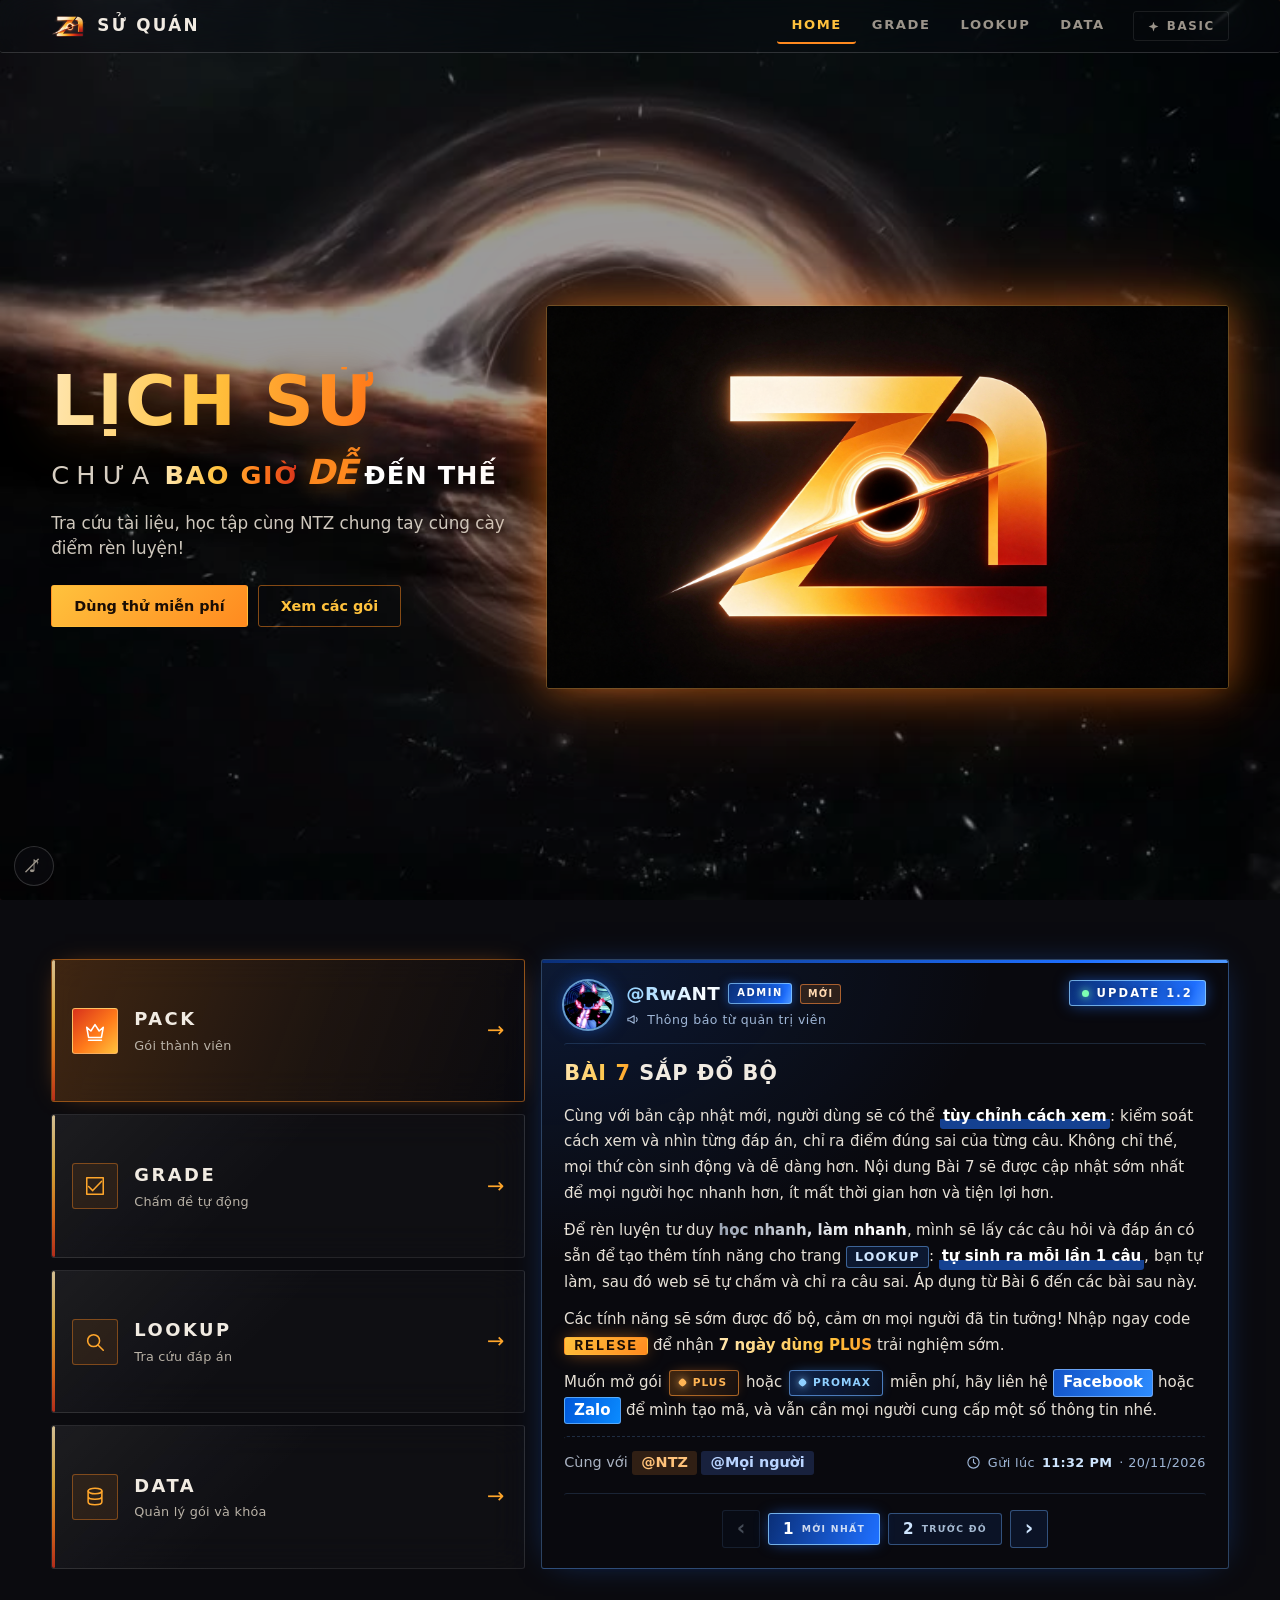
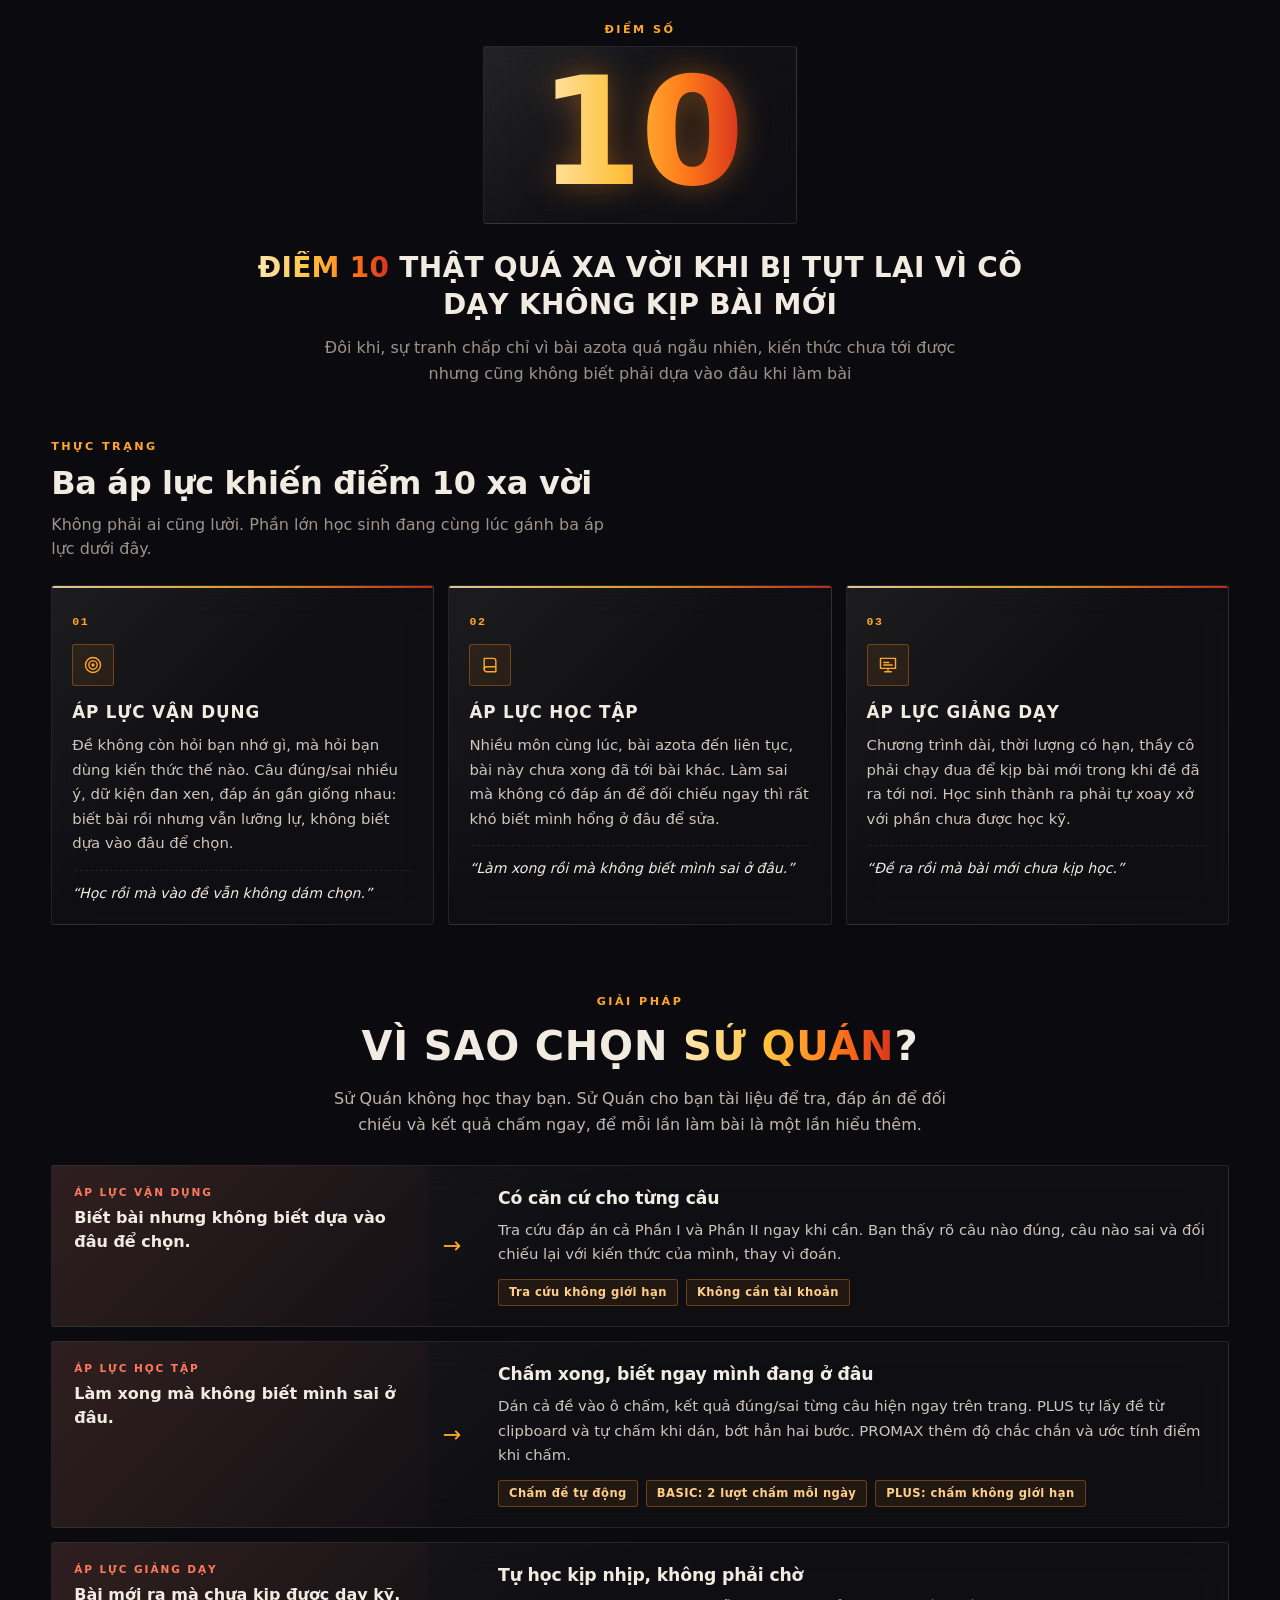
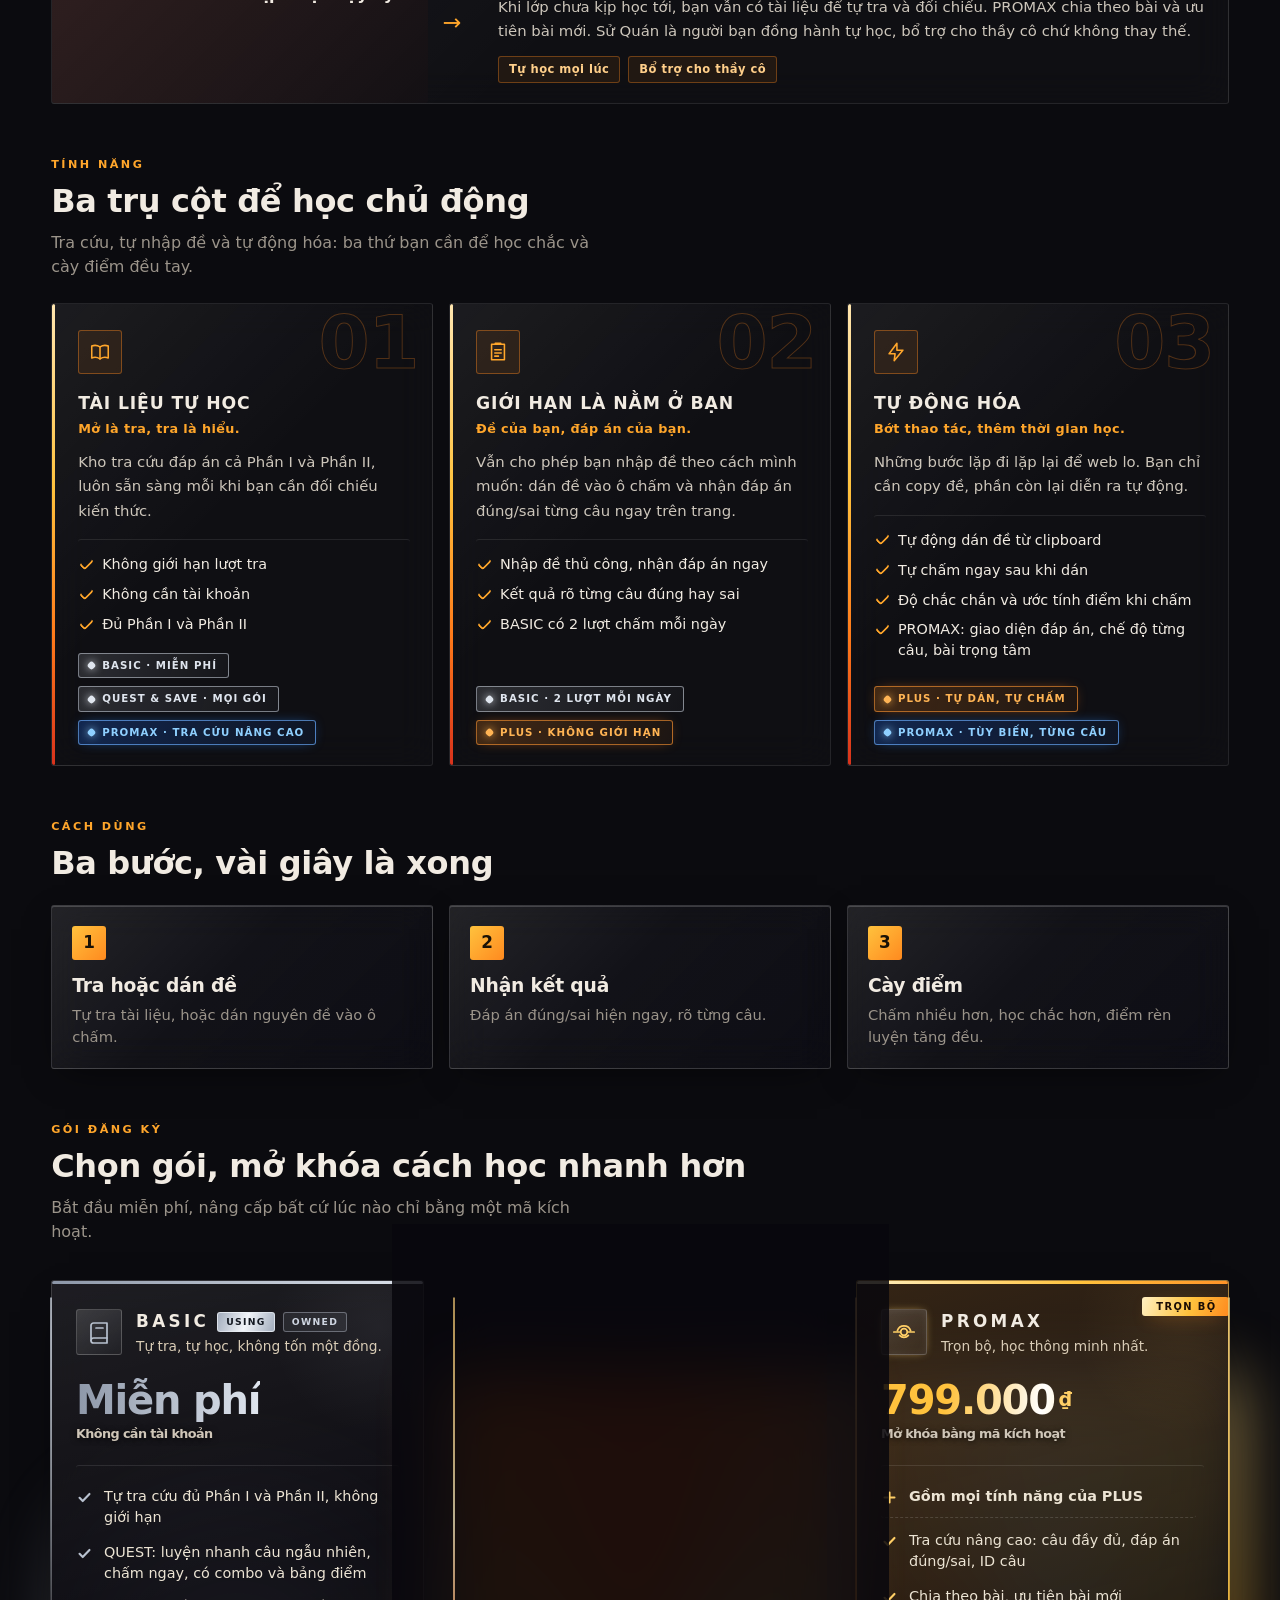
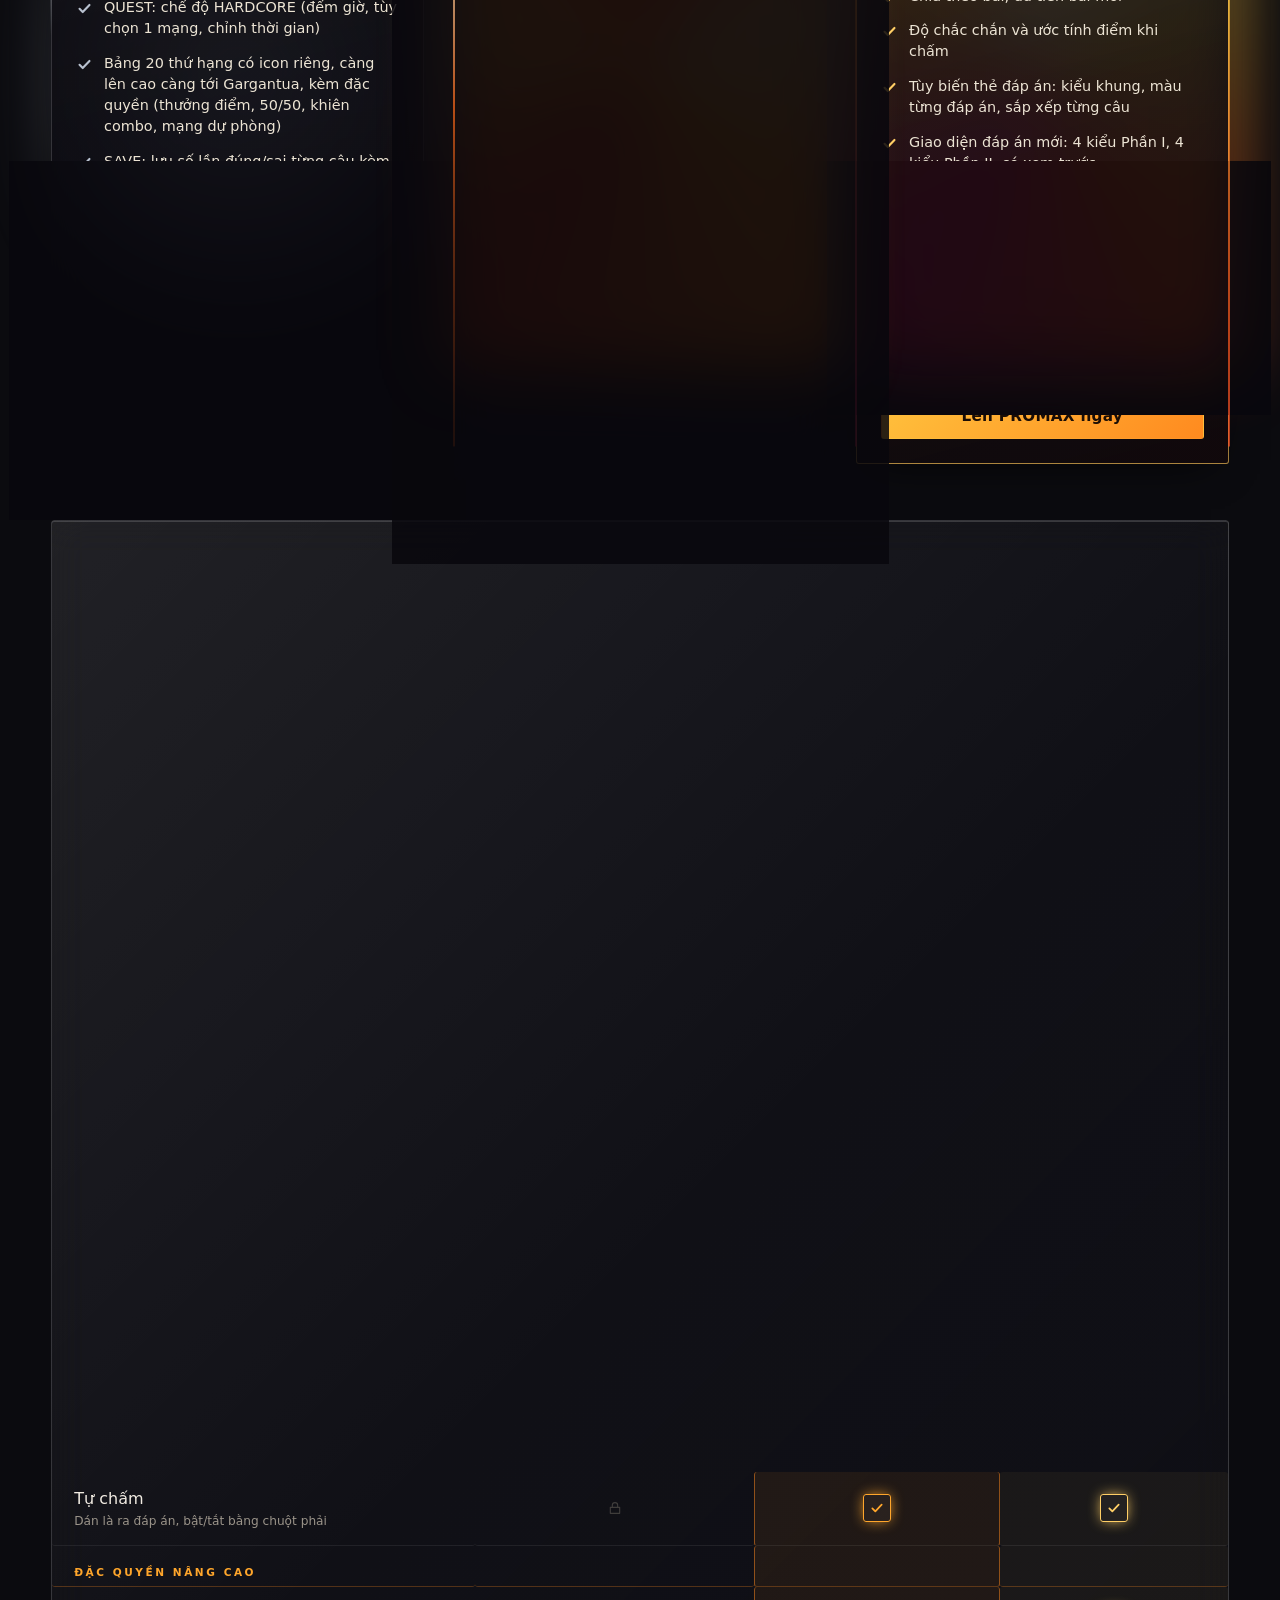
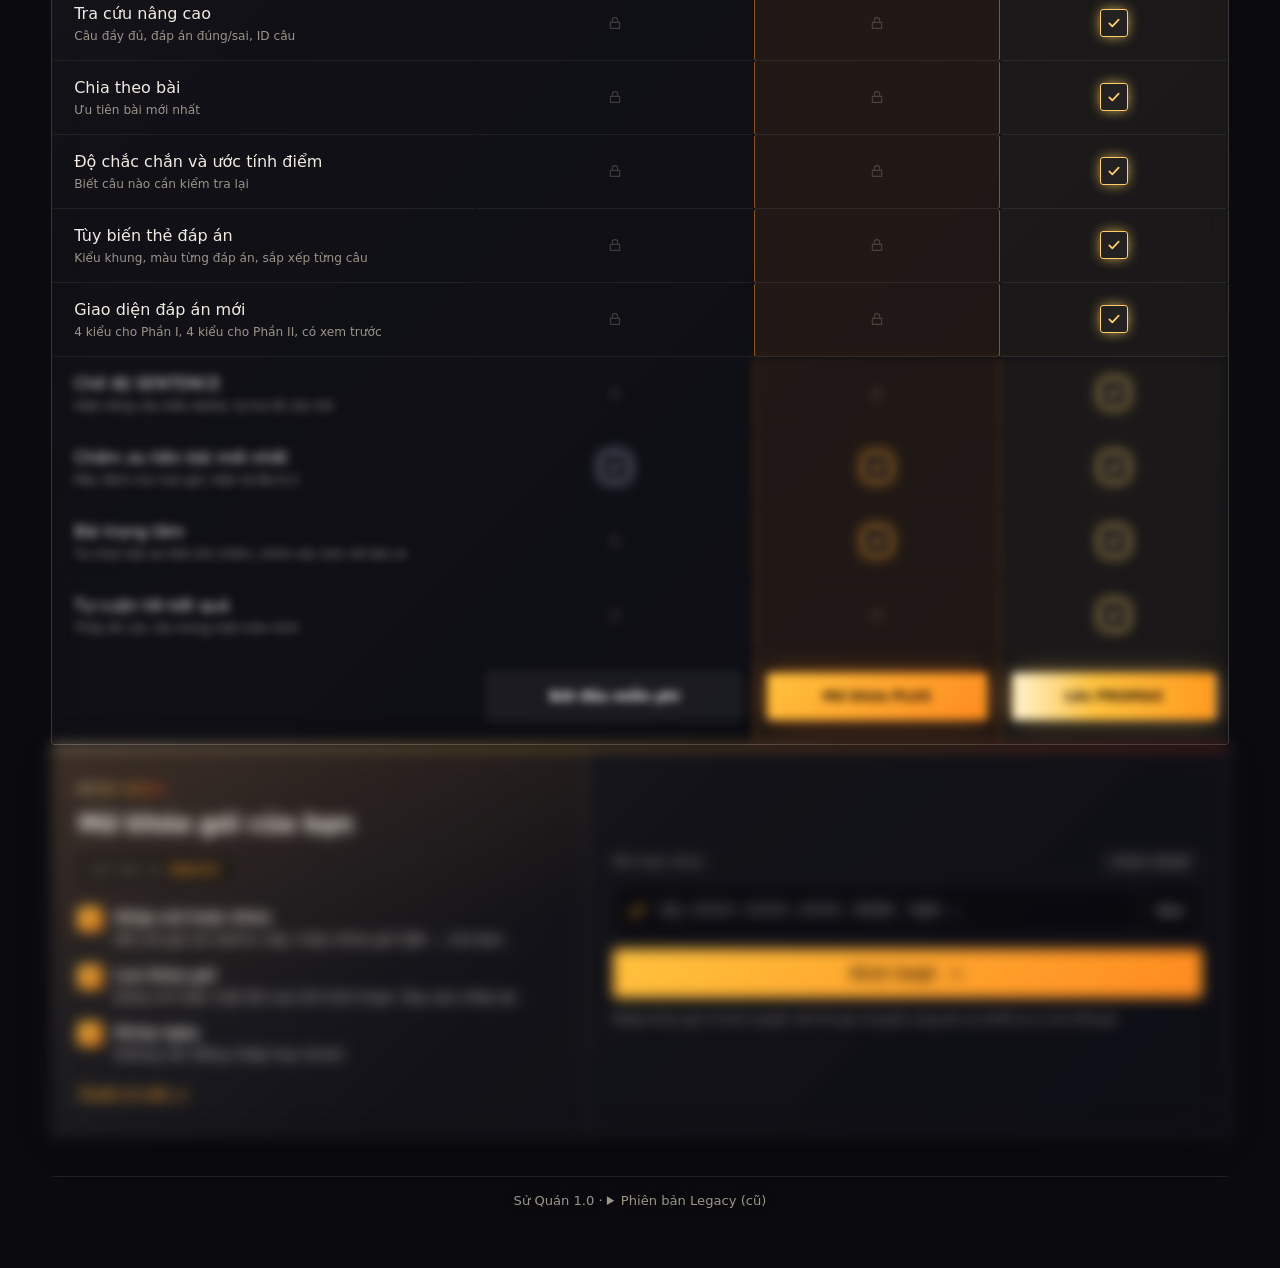
==== commit 22a13fc6: "Update Sử Quán + Bài 6.2" ====
--- a/index.html
+++ b/index.html
@@ -1,45 +1,253 @@
-<!DOCTYPE html>
-<html lang="vi">
-<head>
-<meta charset="UTF-8">
-<meta name="viewport" content="width=device-width, initial-scale=1, viewport-fit=cover">
-<title>Chấm đề Ianta v5</title>
-<link rel="stylesheet" href="css/style.css">
-<link rel="stylesheet" href="css/ntz.css">
-</head>
-<body>
-<div class="version-wrap" id="versionWrap" hidden>
-  <button type="button" id="versionBtn" aria-haspopup="true" aria-expanded="false" aria-controls="versionPanel">🏷️ <span id="versionName"></span></button>
-  <div class="version-panel" id="versionPanel" hidden>
-    <div class="vp-list" id="versionList"></div>
-    <div class="vp-log" id="versionLog"></div>
-  </div>
-</div>
-<h1>📚 Chấm đề Lịch sử — "Trật tự hai cực Ianta"</h1>
-<div class="dtline">Dán toàn bộ đề (đúng định dạng bạn hay copy) vào ô dưới, bấm Chấm.</div>
-<textarea id="inp" placeholder="Dán đề vào đây..."></textarea>
-<div class="opts">
-  <label><input type="checkbox" id="autoPaste"> Tự động dán từ clipboard</label>
-  <label><input type="checkbox" id="autoRun"> Tự chấm ngay sau khi dán</label>
-</div>
-<div class="row">
-  <button onclick="run()">✅ Chấm đáp án</button>
-  <button class="btn2" onclick="pasteNow(true)">📋 Dán từ clipboard</button>
-</div>
-<div id="pstatus" role="status"></div>
-<div id="out"></div>
-<div id="notice"></div>
-
-<script src="js/config.js"></script>
-<script src="js/versions.js"></script>
-<script src="data/answers.js"></script>
-<script src="data/statements.js"></script>
-<script src="data/lesson5.js"></script>
-<script src="data/link-grader.js"></script>
-<script src="js/app.js"></script>
-<script src="js/ntz-cards.js"></script>
-<script src="js/version-ui.js"></script>
-<script src="js/ntz-ui.js"></script>
-<script src="js/ntz-settings.js"></script>
-</body>
-</html>
+<!DOCTYPE html><html lang="vi" data-theme="dark"><head><meta charset="UTF-8"><meta name="viewport" content="width=device-width, initial-scale=1, viewport-fit=cover"><title>Trang chính · Sử Quán</title><link rel="icon" href="asset/favicon.png"><link rel="stylesheet" href="css/style.css?v=2"><link rel="stylesheet" href="css/su.css?v=rr10"></head>
+<body data-page="index"><main class="wrap">
+<section class="hero2">
+<div class="hero-text"><h1><span class="h-main">LỊCH SỬ</span><span class="h-sub"><span class="w1">Chưa</span> <span class="w2">bao giờ</span> <span class="w3">dễ</span> <span class="w4">đến thế</span></span></h1>
+<p>Tra cứu tài liệu, học tập cùng NTZ chung tay cùng cày điểm rèn luyện!</p>
+<div class="cta"><a class="btn" href="grade.html">Dùng thử miễn phí</a><a class="btn alt" href="#goi">Xem các gói</a></div>
+</div>
+<div class="hero-art"><img src="asset/logo-wide.png" width="1920" height="1080" alt="Logo Sử Quán"></div>
+</section>
+<div class="dash">
+<nav class="tools" aria-label="Các trang của Sử Quán">
+<a class="tool tool-pack rv" style="--d:0s" href="#goi"><span class="tl-ic"><svg viewBox="0 0 24 24" aria-hidden="true"><path d="M3 8l4.5 4L12 5l4.5 7L21 8l-2 11H5z"/><path d="M5 22h14"/></svg></span><span class="tl-tx"><b>PACK</b><small>Gói thành viên</small></span><span class="tl-go" aria-hidden="true">→</span></a>
+<a class="tool rv" style="--d:.08s" href="grade.html"><span class="tl-ic"><svg viewBox="0 0 24 24" aria-hidden="true"><path d="M5 12.5l4.5 4.5L19 7"/><rect x="3" y="3" width="18" height="18"/></svg></span><span class="tl-tx"><b>GRADE</b><small>Chấm đề tự động</small></span><span class="tl-go" aria-hidden="true">→</span></a>
+<a class="tool rv" style="--d:.16s" href="lookup.html"><span class="tl-ic"><svg viewBox="0 0 24 24" aria-hidden="true"><circle cx="10.5" cy="10.5" r="6.5"/><path d="M15.5 15.5L21 21"/></svg></span><span class="tl-tx"><b>LOOKUP</b><small>Tra cứu đáp án</small></span><span class="tl-go" aria-hidden="true">→</span></a>
+<a class="tool rv" style="--d:.24s" href="data.html"><span class="tl-ic"><svg viewBox="0 0 24 24" aria-hidden="true"><ellipse cx="12" cy="5.5" rx="7.5" ry="3"/><path d="M4.5 5.5v6c0 1.7 3.4 3 7.5 3s7.5-1.3 7.5-3v-6M4.5 11.5v6c0 1.7 3.4 3 7.5 3s7.5-1.3 7.5-3v-6"/></svg></span><span class="tl-tx"><b>DATA</b><small>Quản lý gói và khóa</small></span><span class="tl-go" aria-hidden="true">→</span></a>
+</nav>
+<section class="ann rv" id="thong-bao" aria-label="Thông báo từ quản trị viên">
+<div class="ann-bar" aria-hidden="true"></div>
+<header class="ann-head">
+<div class="ann-av"><span>R</span><img src="asset/rwant.png" alt="Ảnh đại diện @RwANT" onerror="this.remove()"></div>
+<div class="ann-who"><div class="ann-name"><b>@RwANT</b><i class="ann-badge">ADMIN</i><i class="ann-new">MỚI</i></div>
+<div class="ann-sub"><svg viewBox="0 0 24 24" aria-hidden="true"><path d="M3 10v4h3l7 4V6L6 10z"/><path d="M16.5 9a4 4 0 0 1 0 6"/></svg>Thông báo từ quản trị viên</div></div>
+<div class="ann-ver" title="Phiên bản cập nhật"><i aria-hidden="true"></i>UPDATE 1.2</div>
+</header>
+<div class="ann-body">
+<div class="ann-page" data-page="1" id="ann-p1">
+<h3 class="ann-title"><span class="fx fx-fire">BÀI 7</span> SẮP ĐỔ BỘ</h3>
+<p>Cùng với bản cập nhật mới, người dùng sẽ có thể <span class="hi">tùy chỉnh cách xem</span>: kiểm soát cách xem và nhìn từng đáp án, chỉ ra điểm đúng sai của từng câu. Không chỉ thế, mọi thứ còn sinh động và dễ dàng hơn. Nội dung Bài 7 sẽ được cập nhật sớm nhất để mọi người học nhanh hơn, ít mất thời gian hơn và tiện lợi hơn.</p>
+<p>Để rèn luyện tư duy <b class="fx fx-silver">học nhanh, làm nhanh</b>, mình sẽ lấy các câu hỏi và đáp án có sẵn để tạo thêm tính năng cho trang <span class="pgc">LOOKUP</span>: <span class="hi">tự sinh ra mỗi lần 1 câu</span>, bạn tự làm, sau đó web sẽ tự chấm và chỉ ra câu sai. Áp dụng từ Bài 6 đến các bài sau này.</p>
+<p>Các tính năng sẽ sớm được đổ bộ, cảm ơn mọi người đã tin tưởng! Nhập ngay code <a class="rcode" href="#kich-hoat" data-code="RELESE" title="Bấm để chép mã và nhập">RELESE</a> để nhận <b class="fx fx-fire">7 ngày dùng PLUS</b> trải nghiệm sớm.</p>
+<p>Muốn mở gói <span class="chp chp-plus">PLUS</span> hoặc <span class="chp chp-promax">PROMAX</span> miễn phí, hãy liên hệ <a class="ct ct-fb" href="https://www.facebook.com/noob303" target="_blank" rel="noopener noreferrer">Facebook</a> hoặc <a class="ct ct-zalo" href="https://zalo.me/0384396348" target="_blank" rel="noopener noreferrer">Zalo</a> để mình tạo mã, và vẫn cần mọi người cung cấp một số thông tin nhé.</p>
+<div class="ann-end"><div class="ann-sign">Cùng với <b class="mention m-ntz">@NTZ</b> <b class="mention m-all">@Mọi người</b></div><time class="ann-time" datetime="2026-11-20T23:32"><svg viewBox="0 0 24 24" aria-hidden="true"><circle cx="12" cy="12" r="9"/><path d="M12 7v5l3 2"/></svg>Gửi lúc <b>11:32 PM</b> · 20/11/2026</time></div>
+</div>
+<div class="ann-page" data-page="2" id="ann-p2" hidden>
+<h3 class="ann-title">SỬ QUÁN ĐÃ MỞ TRÊN CÁC THIẾT BỊ</h3>
+<p><b class="fx fx-fire">SỬ QUÁN</b> đã mở trên các thiết bị. Để tránh lạm dụng, người dùng giờ đây được cấp gói <span class="chp chp-basic">BASIC</span> <b class="fx fx-silver">miễn phí</b> dùng để tra cứu tài liệu học tập.</p>
+<p>Các gói như <span class="chp chp-plus">PLUS</span> và <span class="chp chp-promax">PROMAX</span> cần liên hệ đến admin web qua <a class="ct ct-zalo" href="https://zalo.me/0384396348" target="_blank" rel="noopener noreferrer">Zalo</a> hoặc <a class="ct ct-fb" href="https://www.facebook.com/noob303" target="_blank" rel="noopener noreferrer">Facebook</a> để nhận được mã. Lưu ý vẫn cần cung cấp một số thông tin như <span class="hi">tên và lớp</span>, tùy thuộc vào thông tin mà bạn sẽ được mở gói <b class="fx fx-silver">miễn phí</b>.</p>
+<p>Các phí được ghi trên gói chỉ là <b class="fx fx-warn">phí giả định</b>, không phải là giá trị thật.</p>
+<div class="ann-end"><div class="ann-sign">Cùng với <b class="mention m-ntz">@NTZ</b> <b class="mention m-all">@Mọi người</b></div><time class="ann-time" datetime="2026-11-19"><svg viewBox="0 0 24 24" aria-hidden="true"><circle cx="12" cy="12" r="9"/><path d="M12 7v5l3 2"/></svg>Gửi ngày <b>19/11/2026</b></time></div>
+</div>
+</div>
+<nav class="ann-pager" aria-label="Chuyển trang thông báo"><button type="button" class="ap-nav" data-go="prev" aria-label="Trang trước">‹</button><button type="button" class="ap-n on" data-n="1" aria-current="page"><b>1</b><i>MỚI NHẤT</i></button><button type="button" class="ap-n" data-n="2"><b>2</b><i>TRƯỚC ĐÓ</i></button><button type="button" class="ap-nav" data-go="next" aria-label="Trang sau">›</button></nav>
+</section>
+</div>
+<section class="score rv" id="diem" aria-label="Điểm 10">
+<div class="eyebrow">Điểm số</div>
+<div class="score-frame"><div class="score-num" id="scoreNum" title="Bấm để đếm lại"><span id="scoreVal">10</span></div></div>
+<h2 class="score-t"><span class="hl">ĐIỂM 10</span> THẬT QUÁ XA VỜI KHI BỊ TỤT LẠI VÌ CÔ DẠY KHÔNG KỊP BÀI MỚI</h2>
+<p class="score-d">Đôi khi, sự tranh chấp chỉ vì bài azota quá ngẫu nhiên, kiến thức chưa tới được nhưng cũng không biết phải dựa vào đâu khi làm bài</p>
+</section>
+<section class="sec rv" id="ap-luc"><div class="eyebrow">Thực trạng</div><h2>Ba áp lực khiến điểm 10 xa vời</h2><p>Không phải ai cũng lười. Phần lớn học sinh đang cùng lúc gánh ba áp lực dưới đây.</p></section>
+<div class="pressures">
+<article class="press rv" style="--d:0s"><span class="pr-no">01</span><div class="pr-ic"><svg viewBox="0 0 24 24" aria-hidden="true"><circle cx="12" cy="12" r="9"/><circle cx="12" cy="12" r="5"/><circle cx="12" cy="12" r="1.2"/></svg></div><h3>ÁP LỰC VẬN DỤNG</h3><p>Đề không còn hỏi bạn nhớ gì, mà hỏi bạn dùng kiến thức thế nào. Câu đúng/sai nhiều ý, dữ kiện đan xen, đáp án gần giống nhau: biết bài rồi nhưng vẫn lưỡng lự, không biết dựa vào đâu để chọn.</p><div class="pr-q">“Học rồi mà vào đề vẫn không dám chọn.”</div></article>
+<article class="press rv" style="--d:.12s"><span class="pr-no">02</span><div class="pr-ic"><svg viewBox="0 0 24 24" aria-hidden="true"><path d="M5 4h11a3 3 0 0 1 3 3v13H8a3 3 0 0 1-3-3z"/><path d="M5 17a3 3 0 0 1 3-3h11"/></svg></div><h3>ÁP LỰC HỌC TẬP</h3><p>Nhiều môn cùng lúc, bài azota đến liên tục, bài này chưa xong đã tới bài khác. Làm sai mà không có đáp án để đối chiếu ngay thì rất khó biết mình hổng ở đâu để sửa.</p><div class="pr-q">“Làm xong rồi mà không biết mình sai ở đâu.”</div></article>
+<article class="press rv" style="--d:.24s"><span class="pr-no">03</span><div class="pr-ic"><svg viewBox="0 0 24 24" aria-hidden="true"><rect x="3" y="4" width="18" height="12"/><path d="M12 16v4M8 20h8M7 9h6M7 12h10"/></svg></div><h3>ÁP LỰC GIẢNG DẠY</h3><p>Chương trình dài, thời lượng có hạn, thầy cô phải chạy đua để kịp bài mới trong khi đề đã ra tới nơi. Học sinh thành ra phải tự xoay xở với phần chưa được học kỹ.</p><div class="pr-q">“Đề ra rồi mà bài mới chưa kịp học.”</div></article>
+</div>
+<section class="why-head rv" id="vi-sao"><div class="eyebrow">Giải pháp</div><h2>VÌ SAO CHỌN <span class="hl">SỬ QUÁN</span>?</h2><p>Sử Quán không học thay bạn. Sử Quán cho bạn tài liệu để tra, đáp án để đối chiếu và kết quả chấm ngay, để mỗi lần làm bài là một lần hiểu thêm.</p></section>
+<div class="why">
+<div class="why-row rv" style="--d:0s"><div class="why-pain"><span class="pr-tag">ÁP LỰC VẬN DỤNG</span><b>Biết bài nhưng không biết dựa vào đâu để chọn.</b></div><div class="why-arrow" aria-hidden="true">→</div><div class="why-fix"><h3>Có căn cứ cho từng câu</h3><p>Tra cứu đáp án cả Phần I và Phần II ngay khi cần. Bạn thấy rõ câu nào đúng, câu nào sai và đối chiếu lại với kiến thức của mình, thay vì đoán.</p><div class="why-tags"><span>Tra cứu không giới hạn</span><span>Không cần tài khoản</span></div></div></div>
+<div class="why-row rv" style="--d:.12s"><div class="why-pain"><span class="pr-tag">ÁP LỰC HỌC TẬP</span><b>Làm xong mà không biết mình sai ở đâu.</b></div><div class="why-arrow" aria-hidden="true">→</div><div class="why-fix"><h3>Chấm xong, biết ngay mình đang ở đâu</h3><p>Dán cả đề vào ô chấm, kết quả đúng/sai từng câu hiện ngay trên trang. PLUS tự lấy đề từ clipboard và tự chấm khi dán, bớt hẳn hai bước. PROMAX thêm độ chắc chắn và ước tính điểm khi chấm.</p><div class="why-tags"><span>Chấm đề tự động</span><span>BASIC: 2 lượt chấm mỗi ngày</span><span>PLUS: chấm không giới hạn</span></div></div></div>
+<div class="why-row rv" style="--d:.24s"><div class="why-pain"><span class="pr-tag">ÁP LỰC GIẢNG DẠY</span><b>Bài mới ra mà chưa kịp được dạy kỹ.</b></div><div class="why-arrow" aria-hidden="true">→</div><div class="why-fix"><h3>Tự học kịp nhịp, không phải chờ</h3><p>Khi lớp chưa kịp học tới, bạn vẫn có tài liệu để tự tra và đối chiếu. PROMAX chia theo bài và ưu tiên bài mới. Sử Quán là người bạn đồng hành tự học, bổ trợ cho thầy cô chứ không thay thế.</p><div class="why-tags"><span>Tự học mọi lúc</span><span>Bổ trợ cho thầy cô</span></div></div></div>
+</div>
+<section class="sec rv" id="tinh-nang"><div class="eyebrow">Tính năng</div><h2>Ba trụ cột để học chủ động</h2><p>Tra cứu, tự nhập đề và tự động hóa: ba thứ bạn cần để học chắc và cày điểm đều tay.</p></section>
+<div class="pillars">
+<article class="pillar rv" style="--d:0s"><span class="pl-no" aria-hidden="true">01</span>
+<div class="pl-ic"><svg viewBox="0 0 24 24" aria-hidden="true"><path d="M3 5.5c3-1.2 6-1 9 1 3-2 6-2.2 9-1v13c-3-1.2-6-1-9 1-3-2-6-2.2-9-1z"/><path d="M12 6.5v13"/></svg></div>
+<h3>TÀI LIỆU TỰ HỌC</h3><div class="pl-tag">Mở là tra, tra là hiểu.</div>
+<p>Kho tra cứu đáp án cả Phần I và Phần II, luôn sẵn sàng mỗi khi bạn cần đối chiếu kiến thức.</p>
+<ul class="pl-list"><li>Không giới hạn lượt tra</li><li>Không cần tài khoản</li><li>Đủ Phần I và Phần II</li></ul>
+<div class="pl-plans"><span class="chp chp-basic">BASIC · Miễn phí</span><span class="chp chp-basic">QUEST &amp; SAVE · Mọi gói</span><span class="chp chp-promax">PROMAX · Tra cứu nâng cao</span></div></article>
+<article class="pillar rv" style="--d:.12s"><span class="pl-no" aria-hidden="true">02</span>
+<div class="pl-ic"><svg viewBox="0 0 24 24" aria-hidden="true"><rect x="5" y="3.5" width="14" height="17"/><path d="M9 3.5v-1h6v1M8.5 9.5h7M8.5 13h7M8.5 16.5h4"/></svg></div>
+<h3>GIỚI HẠN LÀ NẰM Ở BẠN</h3><div class="pl-tag">Đề của bạn, đáp án của bạn.</div>
+<p>Vẫn cho phép bạn nhập đề theo cách mình muốn: dán đề vào ô chấm và nhận đáp án đúng/sai từng câu ngay trên trang.</p>
+<ul class="pl-list"><li>Nhập đề thủ công, nhận đáp án ngay</li><li>Kết quả rõ từng câu đúng hay sai</li><li>BASIC có 2 lượt chấm mỗi ngày</li></ul>
+<div class="pl-plans"><span class="chp chp-basic">BASIC · 2 lượt mỗi ngày</span><span class="chp chp-plus">PLUS · Không giới hạn</span></div></article>
+<article class="pillar rv" style="--d:.24s"><span class="pl-no" aria-hidden="true">03</span>
+<div class="pl-ic"><svg viewBox="0 0 24 24" aria-hidden="true"><path d="M13 2.5L4.5 14H11l-1 7.5L19.5 10H13z"/></svg></div>
+<h3>TỰ ĐỘNG HÓA</h3><div class="pl-tag">Bớt thao tác, thêm thời gian học.</div>
+<p>Những bước lặp đi lặp lại để web lo. Bạn chỉ cần copy đề, phần còn lại diễn ra tự động.</p>
+<ul class="pl-list"><li>Tự động dán đề từ clipboard</li><li>Tự chấm ngay sau khi dán</li><li>Độ chắc chắn và ước tính điểm khi chấm</li><li>PROMAX: giao diện đáp án, chế độ từng câu, bài trọng tâm</li></ul>
+<div class="pl-plans"><span class="chp chp-plus">PLUS · Tự dán, tự chấm</span><span class="chp chp-promax">PROMAX · Tùy biến, từng câu</span></div></article>
+</div>
+<section class="sec rv"><div class="eyebrow">Cách dùng</div><h2>Ba bước, vài giây là xong</h2></section>
+<div class="steps">
+<div class="step rv" style="--d:0s"><b>1</b><h3>Tra hoặc dán đề</h3><p>Tự tra tài liệu, hoặc dán nguyên đề vào ô chấm.</p></div>
+<div class="step rv" style="--d:.12s"><b>2</b><h3>Nhận kết quả</h3><p>Đáp án đúng/sai hiện ngay, rõ từng câu.</p></div>
+<div class="step rv" style="--d:.24s"><b>3</b><h3>Cày điểm</h3><p>Chấm nhiều hơn, học chắc hơn, điểm rèn luyện tăng đều.</p></div>
+</div>
+<section class="sec rv" id="goi"><div class="eyebrow">Gói đăng ký</div><h2>Chọn gói, mở khóa cách học nhanh hơn</h2><p>Bắt đầu miễn phí, nâng cấp bất cứ lúc nào chỉ bằng một mã kích hoạt.</p></section>
+<section class="plans">
+<div class="pw p-basic rv" style="--d:0s"><div class="tiltl"><div class="glow"></div><div class="ring"></div><article class="plan p-basic"><header class="p-head"><span class="p-ico"><svg viewBox="0 0 24 24" aria-hidden="true"><path d="M4 5.5A2.5 2.5 0 0 1 6.5 3H20v15H6.5A2.5 2.5 0 0 0 4 20.5z"/><path d="M4 20.5A2.5 2.5 0 0 0 6.5 23H20v-5"/><path d="M9 8h7"/></svg></span><div><h3>BASIC<em class="cur-b">USING</em><em class="own-b">OWNED</em></h3><div class="tl">Tự tra, tự học, không tốn một đồng.</div></div></header><div class="price"><b>Miễn phí</b><small>Không cần tài khoản</small></div><ul class="p-list"><li class="">Tự tra cứu đủ Phần I và Phần II, không giới hạn</li><li class="">QUEST: luyện nhanh câu ngẫu nhiên, chấm ngay, có combo và bảng điểm</li><li class="">QUEST: chế độ HARDCORE (đếm giờ, tùy chọn 1 mạng, chỉnh thời gian)</li><li class="">Bảng 20 thứ hạng có icon riêng, càng lên cao càng tới Gargantua, kèm đặc quyền (thưởng điểm, 50/50, khiên combo, mạng dự phòng)</li><li class="">SAVE: lưu số lần đúng/sai từng câu kèm ID, chỉ trên thiết bị của bạn</li><li class="">2 lượt chấm đề (GRADE) mỗi ngày</li><li class="">Dán đề thủ công</li>
+<li class="">Chấm ưu tiên bài mới nhất (mặc định)</li><li class="no">Tự động dán và tự chấm</li><li class="no">Tra cứu nâng cao</li></ul><div class="slot" id="s-basic"></div><i class="glare"></i><i class="shine"></i></article></div></div>
+<div class="pw p-plus hot rv" style="--d:.14s"><div class="tiltl"><div class="glow"></div><div class="ring"></div><article class="plan p-plus hot"><span class="tag">KHUYÊN DÙNG</span><header class="p-head"><span class="p-ico"><svg viewBox="0 0 24 24" aria-hidden="true"><path d="M13 2L4 14h7l-1 8 9-12h-7z"/></svg></span><div><h3>PLUS<em class="cur-b">USING</em><em class="own-b">OWNED</em></h3><div class="tl">Cày điểm không giới hạn, khỏi đếm lượt.</div></div></header><div class="price"><b>399.000</b><sup>₫</sup><small>Mở khóa bằng mã kích hoạt</small></div><ul class="p-list"><li class="inc">Gồm mọi tính năng của BASIC</li><li class="">QUEST: chọn một hoặc nhiều bài để ôn tập</li><li class="">QUEST: chế độ NIGHTMARE (1 mạng, câu dày đặc, điểm tăng dần)</li><li class="">Chấm đề KHÔNG GIỚI HẠN mỗi ngày</li><li class="">Tự động dán từ clipboard</li><li class="">Tự chấm: dán là ra đáp án, khỏi bấm nút</li>
+<li class="">Bài trọng tâm: tự chọn bài ưu tiên khi chấm, chính xác hơn với bài cũ</li><li class="no">Tra cứu nâng cao</li></ul><div class="slot" id="s-plus"></div><i class="glare"></i><i class="shine"></i></article></div></div>
+<div class="pw p-promax rv" style="--d:.28s"><div class="tiltl"><div class="glow"></div><div class="ring"></div><article class="plan p-promax max"><span class="tag t-max">TRỌN BỘ</span><header class="p-head"><span class="p-ico"><svg viewBox="0 0 24 24" aria-hidden="true"><circle cx="12" cy="12" r="3.3"/><path d="M5.4 10.6a7 7 0 0 1 13.2 0"/><path d="M7.6 15.4a6 6 0 0 0 8.8 0"/><path d="M1.8 12h5.6M16.6 12h5.6"/></svg></span><div><h3>PROMAX<em class="cur-b">USING</em><em class="own-b">OWNED</em></h3><div class="tl">Trọn bộ, học thông minh nhất.</div></div></header><div class="price"><b>799.000</b><sup>₫</sup><small>Mở khóa bằng mã kích hoạt</small></div><ul class="p-list"><li class="inc">Gồm mọi tính năng của PLUS</li><li class="">Tra cứu nâng cao: câu đầy đủ, đáp án đúng/sai, ID câu</li><li class="">Chia theo bài, ưu tiên bài mới</li><li class="">Độ chắc chắn và ước tính điểm khi chấm</li><li class="">Tùy biến thẻ đáp án: kiểu khung, màu từng đáp án, sắp xếp từng câu</li><li class="">Giao diện đáp án mới: 4 kiểu Phần I, 4 kiểu Phần II, có xem trước</li><li class="">Chế độ SENTENCE: hiện từng câu kiểu Azota, tự tra ID câu hỏi</li><li class="">Tự cuộn tới kết quả để thấy đủ các câu trong một màn hình</li></ul><div class="slot" id="s-promax"></div><i class="glare"></i><i class="shine"></i></article></div></div>
+</section>
+<div class="cx-wrap"><table class="cx"><thead><tr><th class="cx-h cx-first"><span class="cx-eb">SO SÁNH CHI TIẾT</span><b class="cx-t">Mỗi gói mở ra điều gì</b></th><th class="cx-h c-basic"><i class="cx-ic"><svg viewBox="0 0 24 24" aria-hidden="true"><path d="M4 5.5A2.5 2.5 0 0 1 6.5 3H20v15H6.5A2.5 2.5 0 0 0 4 20.5z"/><path d="M4 20.5A2.5 2.5 0 0 0 6.5 23H20v-5"/><path d="M9 8h7"/></svg></i><b>BASIC</b><em>Miễn phí</em></th><th class="cx-h c-plus"><span class="cx-tag">★ KHUYÊN DÙNG</span><i class="cx-ic"><svg viewBox="0 0 24 24" aria-hidden="true"><path d="M13 2L4 14h7l-1 8 9-12h-7z"/></svg></i><b>PLUS</b><em>399.000₫</em></th><th class="cx-h c-promax"><span class="cx-tag">♛ TRỌN BỘ</span><i class="cx-ic"><svg viewBox="0 0 24 24" aria-hidden="true"><circle cx="12" cy="12" r="3.3"/><path d="M5.4 10.6a7 7 0 0 1 13.2 0"/><path d="M7.6 15.4a6 6 0 0 0 8.8 0"/><path d="M1.8 12h5.6M16.6 12h5.6"/></svg></i><b>PROMAX</b><em>799.000₫</em></th></tr></thead><tbody>
+<tr class="grp"><td>TRA CỨU</td><td class="c-basic"></td><td class="c-plus"></td><td class="c-promax"></td></tr>
+<tr><td>Tự tra cứu Phần I và Phần II<small>Không giới hạn lượt, không cần tài khoản</small></td><td class="c-basic"><span class="yes"><svg viewBox="0 0 24 24" aria-hidden="true"><path d="M5 12.5l4.5 4.5L19 7"/></svg></span></td><td class="c-plus"><span class="yes"><svg viewBox="0 0 24 24" aria-hidden="true"><path d="M5 12.5l4.5 4.5L19 7"/></svg></span></td><td class="c-promax"><span class="yes"><svg viewBox="0 0 24 24" aria-hidden="true"><path d="M5 12.5l4.5 4.5L19 7"/></svg></span></td></tr>
+<tr class="grp"><td>LUYỆN TẬP</td><td class="c-basic"></td><td class="c-plus"></td><td class="c-promax"></td></tr><tr><td>QUEST: luyện nhanh ngẫu nhiên<small>Chấm ngay, có combo và bảng tính điểm, làm không giới hạn</small></td><td class="c-basic"><span class="yes"><svg viewBox="0 0 24 24" aria-hidden="true"><path d="M5 12.5l4.5 4.5L19 7"/></svg></span></td><td class="c-plus"><span class="yes"><svg viewBox="0 0 24 24" aria-hidden="true"><path d="M5 12.5l4.5 4.5L19 7"/></svg></span></td><td class="c-promax"><span class="yes"><svg viewBox="0 0 24 24" aria-hidden="true"><path d="M5 12.5l4.5 4.5L19 7"/></svg></span></td></tr><tr><td>SAVE: lưu lịch sử làm bài<small>Số lần đúng/sai từng câu kèm ID, chỉ lưu trên thiết bị của bạn</small></td><td class="c-basic"><span class="yes"><svg viewBox="0 0 24 24" aria-hidden="true"><path d="M5 12.5l4.5 4.5L19 7"/></svg></span></td><td class="c-plus"><span class="yes"><svg viewBox="0 0 24 24" aria-hidden="true"><path d="M5 12.5l4.5 4.5L19 7"/></svg></span></td><td class="c-promax"><span class="yes"><svg viewBox="0 0 24 24" aria-hidden="true"><path d="M5 12.5l4.5 4.5L19 7"/></svg></span></td></tr><tr><td>QUEST: chế độ HARDCORE<small>Đếm giờ từng câu, hết giờ 0 điểm, tùy chọn 1 mạng</small></td><td class="c-basic"><span class="yes"><svg viewBox="0 0 24 24" aria-hidden="true"><path d="M5 12.5l4.5 4.5L19 7"/></svg></span></td><td class="c-plus"><span class="yes"><svg viewBox="0 0 24 24" aria-hidden="true"><path d="M5 12.5l4.5 4.5L19 7"/></svg></span></td><td class="c-promax"><span class="yes"><svg viewBox="0 0 24 24" aria-hidden="true"><path d="M5 12.5l4.5 4.5L19 7"/></svg></span></td></tr><tr><td>QUEST: chọn bài để ôn<small>Chọn một hoặc nhiều bài cùng lúc</small></td><td class="c-basic"><span class="no" title="Không có trong gói này"><svg viewBox="0 0 24 24" aria-hidden="true"><rect x="5" y="11" width="14" height="9"/><path d="M8 11V8a4 4 0 0 1 8 0v3"/></svg></span></td><td class="c-plus"><span class="yes"><svg viewBox="0 0 24 24" aria-hidden="true"><path d="M5 12.5l4.5 4.5L19 7"/></svg></span></td><td class="c-promax"><span class="yes"><svg viewBox="0 0 24 24" aria-hidden="true"><path d="M5 12.5l4.5 4.5L19 7"/></svg></span></td></tr><tr><td>QUEST: chế độ NIGHTMARE<small>1 mạng, câu dày đặc, điểm tăng dần theo combo</small></td><td class="c-basic"><span class="no" title="Không có trong gói này"><svg viewBox="0 0 24 24" aria-hidden="true"><rect x="5" y="11" width="14" height="9"/><path d="M8 11V8a4 4 0 0 1 8 0v3"/></svg></span></td><td class="c-plus"><span class="yes"><svg viewBox="0 0 24 24" aria-hidden="true"><path d="M5 12.5l4.5 4.5L19 7"/></svg></span></td><td class="c-promax"><span class="yes"><svg viewBox="0 0 24 24" aria-hidden="true"><path d="M5 12.5l4.5 4.5L19 7"/></svg></span></td></tr><tr><td>Bảng 20 thứ hạng rèn luyện<small>Icon riêng từng hạng, đặc quyền tăng dần tới Gargantua, mọi gói đều lên được hạng cao nhất</small></td><td class="c-basic"><span class="yes"><svg viewBox="0 0 24 24" aria-hidden="true"><path d="M5 12.5l4.5 4.5L19 7"/></svg></span></td><td class="c-plus"><span class="yes"><svg viewBox="0 0 24 24" aria-hidden="true"><path d="M5 12.5l4.5 4.5L19 7"/></svg></span></td><td class="c-promax"><span class="yes"><svg viewBox="0 0 24 24" aria-hidden="true"><path d="M5 12.5l4.5 4.5L19 7"/></svg></span></td></tr><tr class="grp"><td>CHẤM ĐỀ</td><td class="c-basic"></td><td class="c-plus"></td><td class="c-promax"></td></tr>
+<tr><td>Chấm đề mỗi ngày</td><td class="c-basic"><span class="val">2<small>lượt/ngày</small></span></td><td class="c-plus"><span class="val inf">∞<small>không giới hạn</small></span></td><td class="c-promax"><span class="val inf">∞<small>không giới hạn</small></span></td></tr>
+<tr><td>Tự động dán từ clipboard</td><td class="c-basic"><span class="no" title="Không có trong gói này"><svg viewBox="0 0 24 24" aria-hidden="true"><rect x="5" y="11" width="14" height="9"/><path d="M8 11V8a4 4 0 0 1 8 0v3"/></svg></span></td><td class="c-plus"><span class="yes"><svg viewBox="0 0 24 24" aria-hidden="true"><path d="M5 12.5l4.5 4.5L19 7"/></svg></span></td><td class="c-promax"><span class="yes"><svg viewBox="0 0 24 24" aria-hidden="true"><path d="M5 12.5l4.5 4.5L19 7"/></svg></span></td></tr>
+<tr><td>Tự chấm<small>Dán là ra đáp án, bật/tắt bằng chuột phải</small></td><td class="c-basic"><span class="no" title="Không có trong gói này"><svg viewBox="0 0 24 24" aria-hidden="true"><rect x="5" y="11" width="14" height="9"/><path d="M8 11V8a4 4 0 0 1 8 0v3"/></svg></span></td><td class="c-plus"><span class="yes"><svg viewBox="0 0 24 24" aria-hidden="true"><path d="M5 12.5l4.5 4.5L19 7"/></svg></span></td><td class="c-promax"><span class="yes"><svg viewBox="0 0 24 24" aria-hidden="true"><path d="M5 12.5l4.5 4.5L19 7"/></svg></span></td></tr>
+<tr class="grp"><td>ĐẶC QUYỀN NÂNG CAO</td><td class="c-basic"></td><td class="c-plus"></td><td class="c-promax"></td></tr>
+<tr><td>Tra cứu nâng cao<small>Câu đầy đủ, đáp án đúng/sai, ID câu</small></td><td class="c-basic"><span class="no" title="Không có trong gói này"><svg viewBox="0 0 24 24" aria-hidden="true"><rect x="5" y="11" width="14" height="9"/><path d="M8 11V8a4 4 0 0 1 8 0v3"/></svg></span></td><td class="c-plus"><span class="no" title="Không có trong gói này"><svg viewBox="0 0 24 24" aria-hidden="true"><rect x="5" y="11" width="14" height="9"/><path d="M8 11V8a4 4 0 0 1 8 0v3"/></svg></span></td><td class="c-promax"><span class="yes"><svg viewBox="0 0 24 24" aria-hidden="true"><path d="M5 12.5l4.5 4.5L19 7"/></svg></span></td></tr>
+<tr><td>Chia theo bài<small>Ưu tiên bài mới nhất</small></td><td class="c-basic"><span class="no" title="Không có trong gói này"><svg viewBox="0 0 24 24" aria-hidden="true"><rect x="5" y="11" width="14" height="9"/><path d="M8 11V8a4 4 0 0 1 8 0v3"/></svg></span></td><td class="c-plus"><span class="no" title="Không có trong gói này"><svg viewBox="0 0 24 24" aria-hidden="true"><rect x="5" y="11" width="14" height="9"/><path d="M8 11V8a4 4 0 0 1 8 0v3"/></svg></span></td><td class="c-promax"><span class="yes"><svg viewBox="0 0 24 24" aria-hidden="true"><path d="M5 12.5l4.5 4.5L19 7"/></svg></span></td></tr>
+<tr><td>Độ chắc chắn và ước tính điểm<small>Biết câu nào cần kiểm tra lại</small></td><td class="c-basic"><span class="no" title="Không có trong gói này"><svg viewBox="0 0 24 24" aria-hidden="true"><rect x="5" y="11" width="14" height="9"/><path d="M8 11V8a4 4 0 0 1 8 0v3"/></svg></span></td><td class="c-plus"><span class="no" title="Không có trong gói này"><svg viewBox="0 0 24 24" aria-hidden="true"><rect x="5" y="11" width="14" height="9"/><path d="M8 11V8a4 4 0 0 1 8 0v3"/></svg></span></td><td class="c-promax"><span class="yes"><svg viewBox="0 0 24 24" aria-hidden="true"><path d="M5 12.5l4.5 4.5L19 7"/></svg></span></td></tr>
+<tr><td>Tùy biến thẻ đáp án<small>Kiểu khung, màu từng đáp án, sắp xếp từng câu</small></td><td class="c-basic"><span class="no" title="Không có trong gói này"><svg viewBox="0 0 24 24" aria-hidden="true"><rect x="5" y="11" width="14" height="9"/><path d="M8 11V8a4 4 0 0 1 8 0v3"/></svg></span></td><td class="c-plus"><span class="no" title="Không có trong gói này"><svg viewBox="0 0 24 24" aria-hidden="true"><rect x="5" y="11" width="14" height="9"/><path d="M8 11V8a4 4 0 0 1 8 0v3"/></svg></span></td><td class="c-promax"><span class="yes"><svg viewBox="0 0 24 24" aria-hidden="true"><path d="M5 12.5l4.5 4.5L19 7"/></svg></span></td></tr>
+<tr><td>Giao diện đáp án mới<small>4 kiểu cho Phần I, 4 kiểu cho Phần II, có xem trước</small></td><td class="c-basic"><span class="no" title="Không có trong gói này"><svg viewBox="0 0 24 24" aria-hidden="true"><rect x="5" y="11" width="14" height="9"/><path d="M8 11V8a4 4 0 0 1 8 0v3"/></svg></span></td><td class="c-plus"><span class="no" title="Không có trong gói này"><svg viewBox="0 0 24 24" aria-hidden="true"><rect x="5" y="11" width="14" height="9"/><path d="M8 11V8a4 4 0 0 1 8 0v3"/></svg></span></td><td class="c-promax"><span class="yes"><svg viewBox="0 0 24 24" aria-hidden="true"><path d="M5 12.5l4.5 4.5L19 7"/></svg></span></td></tr>
+<tr><td>Chế độ SENTENCE<small>Hiện từng câu kiểu Azota, tự tra ID câu hỏi</small></td><td class="c-basic"><span class="no" title="Không có trong gói này"><svg viewBox="0 0 24 24" aria-hidden="true"><rect x="5" y="11" width="14" height="9"/><path d="M8 11V8a4 4 0 0 1 8 0v3"/></svg></span></td><td class="c-plus"><span class="no" title="Không có trong gói này"><svg viewBox="0 0 24 24" aria-hidden="true"><rect x="5" y="11" width="14" height="9"/><path d="M8 11V8a4 4 0 0 1 8 0v3"/></svg></span></td><td class="c-promax"><span class="yes"><svg viewBox="0 0 24 24" aria-hidden="true"><path d="M5 12.5l4.5 4.5L19 7"/></svg></span></td></tr>
+<tr><td>Chấm ưu tiên bài mới nhất<small>Mặc định cho mọi gói, hiện là Bài 6.2</small></td><td class="c-basic"><span class="yes"><svg viewBox="0 0 24 24" aria-hidden="true"><path d="M5 12.5l4.5 4.5L19 7"/></svg></span></td><td class="c-plus"><span class="yes"><svg viewBox="0 0 24 24" aria-hidden="true"><path d="M5 12.5l4.5 4.5L19 7"/></svg></span></td><td class="c-promax"><span class="yes"><svg viewBox="0 0 24 24" aria-hidden="true"><path d="M5 12.5l4.5 4.5L19 7"/></svg></span></td></tr><tr><td>Bài trọng tâm<small>Tự chọn bài ưu tiên khi chấm, chính xác hơn với bài cũ</small></td><td class="c-basic"><span class="no" title="Không có trong gói này"><svg viewBox="0 0 24 24" aria-hidden="true"><rect x="5" y="11" width="14" height="9"/><path d="M8 11V8a4 4 0 0 1 8 0v3"/></svg></span></td><td class="c-plus"><span class="yes"><svg viewBox="0 0 24 24" aria-hidden="true"><path d="M5 12.5l4.5 4.5L19 7"/></svg></span></td><td class="c-promax"><span class="yes"><svg viewBox="0 0 24 24" aria-hidden="true"><path d="M5 12.5l4.5 4.5L19 7"/></svg></span></td></tr>
+<tr><td>Tự cuộn tới kết quả<small>Thấy đủ các câu trong một màn hình</small></td><td class="c-basic"><span class="no" title="Không có trong gói này"><svg viewBox="0 0 24 24" aria-hidden="true"><rect x="5" y="11" width="14" height="9"/><path d="M8 11V8a4 4 0 0 1 8 0v3"/></svg></span></td><td class="c-plus"><span class="no" title="Không có trong gói này"><svg viewBox="0 0 24 24" aria-hidden="true"><rect x="5" y="11" width="14" height="9"/><path d="M8 11V8a4 4 0 0 1 8 0v3"/></svg></span></td><td class="c-promax"><span class="yes"><svg viewBox="0 0 24 24" aria-hidden="true"><path d="M5 12.5l4.5 4.5L19 7"/></svg></span></td></tr>
+</tbody><tfoot><tr><td></td><td class="c-basic"><a class="cx-btn" href="grade.html">Bắt đầu miễn phí</a></td><td class="c-plus"><a class="cx-btn go" href="#kich-hoat">Mở khóa PLUS</a></td><td class="c-promax"><a class="cx-btn gold" href="#kich-hoat">Lên PROMAX</a></td></tr></tfoot></table></div>
+<section class="activate ac rv" id="kich-hoat">
+<div class="ac-info"><div class="ac-eyebrow">KÍCH HOẠT</div><h2>Mở khóa gói của bạn</h2>
+<span class="ac-cur">Gói hiện tại <b id="cur"></b></span>
+<ol class="ac-steps"><li><div><b>Nhập mã hoặc khóa</b>Mã mở gói do admin cấp, hoặc khóa gói <code>SQK-…</code> của bạn.</div></li><li><div><b>Lưu khóa gói</b>Khóa chỉ hiện một lần sau khi kích hoạt, hãy sao chép lại.</div></li><li><div><b>Dùng ngay</b>Không cần đăng nhập hay email.</div></li></ol>
+<a href="data.html">Quản lý gói →</a></div>
+<div class="ac-form"><div class="ac-lab"><label for="code">Mã hoặc khóa</label><span class="ac-type" id="acType">CHƯA NHẬP</span></div>
+<div class="ac-field"><svg viewBox="0 0 24 24" aria-hidden="true"><circle cx="8" cy="15" r="4"/><path d="M11 12l9-9M16 7l3 3M14 9l2 2"/></svg><input id="code" placeholder="SQ-XXXX-XXXX-XXXX hoặc SQK-…" autocomplete="off" spellcheck="false"><button type="button" class="cf-paste" title="Dán từ bộ nhớ tạm">Dán</button></div>
+<button type="button" class="ac-go" id="go">Kích hoạt <svg viewBox="0 0 24 24" aria-hidden="true"><path d="M5 12h14M13 6l6 6-6 6"/></svg></button>
+<p class="ac-hint">Nhập khóa gói ở trình duyệt mới thì gói chuyển sang đó và thiết bị cũ sẽ mất gói.</p><div id="actMsg" role="status"></div></div></section>
+</main>
+<script src="js/sq-config.js?v=2"></script><script src="js/plans.js?v=lf2"></script><script src="js/unlock.js?v=lf3qrst"></script><script src="js/invite-card.js?v=1"></script><script src="js/site.js?v=lf4"></script><script src="js/theme-presets.js?v=3"></script><script src="js/theme.js?v=4"></script>
+<script>var msg=document.getElementById('actMsg'),$=function(i){return document.getElementById(i);};$('cur').textContent=SQ.get().toUpperCase();
+function esc(t){return String(t==null?'':t).replace(/[&<>"']/g,function(c){return{'&':'&amp;','<':'&lt;','>':'&gt;','"':'&quot;',"'":'&#39;'}[c];});}
+function done(r,box,inp){box.className=r.ok?'ok t-'+r.plan:'err';
+ if(!r.ok){box.textContent=r.msg;return;}
+ box.textContent='Đã kích hoạt gói '+r.plan.toUpperCase()+(r.until?' đến hết '+new Date(r.until-1).toLocaleDateString('vi-VN'):'')+'!';
+ $('cur').textContent=r.plan.toUpperCase();
+ r.input=inp;if(window.sqUnlock)sqUnlock(r);}
+async function go(){var v=$('code').value;done(await SQ.activate(v),msg,v);}
+$('go').onclick=go;$('code').onkeydown=function(e){if(e.key==='Enter')go();};
+(function(){var i=$('code'),t=$('acType');function u(){var v=i.value.replace(/\s+/g,'');if(!v){t.className='ac-type';t.textContent='CHƯA NHẬP';}else if(/^SQK-/i.test(v)){t.className='ac-type key';t.textContent='KHÓA GÓI';}else{t.className='ac-type code';t.textContent='MÃ MỞ GÓI';}}window.acUpd=u;i.addEventListener('input',u);document.addEventListener('click',function(e){if(e.target.closest&&e.target.closest('.cf-paste'))setTimeout(u,500);});u();})();
+(async function(){var m=location.hash.match(/#(keycode|code)=([^&]+)/);if(!m)return;var kind=m[1],val=decodeURIComponent(m[2]);
+ var ci=null;
+ if(kind==='code'&&SQ.API)ci=await SQ.codeInfo(val);
+ var c=sqInvite({kind:kind,val:val,ci:ci});if(!c)return;history.replaceState(null,'',location.pathname+location.search);
+ c.no.onclick=function(){c.close();$('code').value=val;if(window.acUpd)acUpd();};
+ c.go.onclick=async function(){var r=await SQ.activate(val);done(r,c.msg,val);if(r.ok){c.go.hidden=true;c.no.textContent='Đóng';c.no.onclick=function(){location.reload();};}};})();</script><script>
+(function(){var R={basic:0,plus:1,promax:2},cur=SQ.get(),own=SQ.owned();
+function slot(id,p){var el=document.getElementById(id),h;
+ if(cur===p)h='<a class="btn on" href="grade.html" title="Open GRADE" aria-label="Current plan">Current plan</a>';
+ else if(R[p]<=R[own])h='<button type="button" class="btn alt" data-use="'+p+'">'+(R[p]>R[cur]?'Quay lại gói ':'Dùng gói ')+p.toUpperCase()+'</button>';
+ else h='<a class="btn" href="#kich-hoat">'+(p==='plus'?'Mở khóa PLUS ngay':'Lên PROMAX ngay')+'</a>';
+ el.innerHTML=h;}
+slot('s-basic','basic');slot('s-plus','plus');slot('s-promax','promax');
+var cc=document.querySelector('.plan.p-'+cur);if(cc)cc.classList.add('cur');
+['basic','plus','promax'].forEach(function(k){if(R[k]<=R[own]){var o=document.querySelector('.plan.p-'+k);if(o)o.classList.add('is-owned');}});
+(function(){var f=document.querySelector('.cx tfoot');if(!f)return;
+ ['basic','plus','promax'].forEach(function(p){var a=f.querySelector('.c-'+p+' .cx-btn');if(!a)return;
+  if(cur===p){if(p==='basic')return;a.className='cx-btn on';a.href='grade.html';a.textContent='USING';a.title='Vào chấm bài';a.removeAttribute('data-use');}
+  else if(R[p]<=R[own]){a.className='cx-btn alt';a.href='#';a.setAttribute('data-use',p);a.textContent=(R[p]>R[cur]?'Quay lại gói ':'Dùng gói ')+p.toUpperCase();}
+ });
+ f.addEventListener('click',function(e){var a=e.target.closest&&e.target.closest('[data-use]');if(a){e.preventDefault();if(SQ.use(a.dataset.use))location.reload();}});})();
+document.querySelector('.plans').addEventListener('click',function(e){var p=e.target.dataset&&e.target.dataset.use;if(p&&SQ.use(p))location.reload();});
+if(own==='promax'){var a=document.getElementById('kich-hoat');if(a)a.hidden=true;}
+})();
+</script><script>(function(){var els=document.querySelectorAll('.rv');if(!('IntersectionObserver' in window)){return;}document.documentElement.classList.add('rvjs');
+/* Chỉ ẩn lại khi phần tử đã ra hẳn khỏi màn hình ở phía DƯỚI (cuộn ngược lên); đang lấp ló thì giữ nguyên trạng thái -> hết nhấp nháy ở cuối trang. */
+var io=new IntersectionObserver(function(es){es.forEach(function(e){var c=e.target.classList;if(e.isIntersecting&&e.intersectionRatio>=.12)c.add('in');else if(!e.isIntersecting&&e.boundingClientRect.top>0)c.remove('in');});},{threshold:[0,.12],rootMargin:'0px 0px -6% 0px'});els.forEach(function(el){io.observe(el);});
+/* Bảng so sánh: từng hàng quyền lợi hiện dần theo thứ tự, ẩn dần khi cuộn ngược lên (chỉ đổi độ mờ, không dịch chuyển nên không gây nhấp nháy). */
+var rows=document.querySelectorAll('.cx tr');if(!rows.length)return;rows.forEach(function(r){r.classList.add('rr');});
+var rio=new IntersectionObserver(function(es){var show=[];es.forEach(function(e){var r=e.target;if(e.isIntersecting){if(!r.classList.contains('in'))show.push(r);}else if(e.boundingClientRect.top>0&&r.classList.contains('in')){r.style.setProperty('--rd','0s');r.classList.remove('in');}});
+ show.sort(function(a,b){return a.compareDocumentPosition(b)&4?-1:1;});show.forEach(function(r,i){r.style.setProperty('--rd',(i*.08).toFixed(2)+'s');r.classList.add('in');});},{threshold:.35,rootMargin:'0px 0px -4% 0px'});
+rows.forEach(function(r){rio.observe(r);});})();</script><script>(function(){var fine=matchMedia('(hover:hover) and (pointer:fine)').matches,rm=matchMedia('(prefers-reduced-motion:reduce)').matches;
+document.querySelectorAll('.pw').forEach(function(w){var c=w.querySelector('.tiltl');
+ if(!rm&&(w.classList.contains('p-plus')||w.classList.contains('p-promax'))){for(var i=0;i<10;i++){var p=document.createElement('s');p.className='sp';p.style.cssText='left:'+(6+Math.random()*88)+'%;animation-duration:'+(3.2+Math.random()*3.5)+'s;animation-delay:-'+(Math.random()*6)+'s;--sz:'+(2+Math.random()*3)+'px;--dx:'+((Math.random()-.5)*40)+'px';c.appendChild(p);}}
+ if(!fine||rm)return;
+ w.addEventListener('pointermove',function(e){var r=w.querySelector('.plan').getBoundingClientRect(),x=(e.clientX-r.left)/r.width,y=(e.clientY-r.top)/r.height;
+  c.style.setProperty('--ry',((x-.5)*16).toFixed(2)+'deg');c.style.setProperty('--rx',((.5-y)*13).toFixed(2)+'deg');
+  c.style.setProperty('--gx',(x*100).toFixed(1)+'%');c.style.setProperty('--gy',(y*100).toFixed(1)+'%');
+  c.style.setProperty('--mx',((x-.5)*2).toFixed(3));c.style.setProperty('--my',((y-.5)*2).toFixed(3));w.classList.add('tilt');});
+ w.addEventListener('pointerleave',function(){w.classList.remove('tilt');['--rx','--ry','--mx','--my'].forEach(function(k){c.style.setProperty(k,'0');});c.style.setProperty('--rx','0deg');c.style.setProperty('--ry','0deg');});
+});})();</script><script>
+/* Bộ đếm điểm: 0.25 → 10 trong 1,2 giây, nhanh dần, xong mới hiện nội dung bên dưới */
+(function(){
+var sec=document.getElementById('diem'),num=document.getElementById('scoreNum'),val=document.getElementById('scoreVal');
+if(!sec||!num||!val)return;
+var DUR=1200,raf=0,running=false,started=false;
+var reduce=window.matchMedia&&matchMedia('(prefers-reduced-motion: reduce)').matches;
+function fmt(v){return String(parseFloat(v.toFixed(2)));}
+function paint(v){var p=v/10;val.textContent=fmt(v);num.style.color='hsl('+(4+44*p)+' 95% '+(52+14*p)+'%)';}
+function finish(){val.textContent='10';num.style.color='';num.classList.add('done');sec.classList.add('done');running=false;}
+function run(){
+  if(running)return;running=true;cancelAnimationFrame(raf);
+  num.classList.remove('done');sec.classList.remove('done');sec.classList.add('pre');
+  var t0=0,last=-1;paint(0);
+  raf=requestAnimationFrame(function frame(now){
+    if(!t0)t0=now;
+    var t=Math.max(0,Math.min((now-t0)/DUR,1));
+    if(t>=1){finish();return;}
+    var v=Math.floor(t*t*40+1e-9)*0.25;
+    if(v!==last){last=v;paint(v);try{num.animate([{transform:'scale(1.04)'},{transform:'scale(1)'}],{duration:90});}catch(e){}}
+    raf=requestAnimationFrame(frame);
+  });
+}
+sec.classList.add('pre');
+if(reduce||!('IntersectionObserver' in window)){finish();return;}
+new IntersectionObserver(function(es,io){
+  es.forEach(function(e){if(e.isIntersecting&&!started){started=true;io.disconnect();setTimeout(run,300);}});
+},{threshold:.5}).observe(sec);
+num.addEventListener('click',function(){if(!running)run();});
+})();
+</script>
+<script>
+/* Thông báo admin: chữ hiện lần lượt từng từ khi cuộn tới */
+(function(){
+var ann=document.getElementById('thong-bao');if(!ann)return;
+var body=ann.querySelector('.ann-body'),n=0;
+var pages=Array.prototype.slice.call(body.querySelectorAll('.ann-page'));
+function show(){ann.classList.remove('pre');ann.classList.add('in');}
+var reduce=window.matchMedia&&matchMedia('(prefers-reduced-motion: reduce)').matches;
+if(reduce||!('IntersectionObserver' in window))return;
+pages.forEach(function(pg){n=0;Array.prototype.forEach.call(pg.children,function(el){
+  if(el.tagName==='P'){
+    Array.prototype.slice.call(el.childNodes).forEach(function(nd){
+      if(nd.nodeType===3){
+        var frag=document.createDocumentFragment();
+        nd.textContent.split(/(\s+)/).forEach(function(t){
+          if(!t)return;
+          if(/^\s+$/.test(t)){frag.appendChild(document.createTextNode(' '));return;}
+          var s=document.createElement('span');s.className='w';s.style.setProperty('--i',n++);s.textContent=t;frag.appendChild(s);
+        });
+        el.replaceChild(frag,nd);
+      }else if(nd.nodeType===1){nd.classList.add('w');nd.style.setProperty('--i',n++);}
+    });
+  }else{el.classList.add('w');el.style.setProperty('--i',n+=2);}
+});});
+ann.classList.add('pre');
+new IntersectionObserver(function(es,io){es.forEach(function(e){if(e.isIntersecting){io.disconnect();setTimeout(show,250);}});},{threshold:.25}).observe(ann);
+})();
+</script><script>
+/* Thông báo: chuyển trang (trang 1 = thông báo mới nhất) + nhấp mã RELESE để chép và điền sẵn */
+(function(){
+var ann=document.getElementById('thong-bao');if(!ann)return;
+var pages=Array.prototype.slice.call(ann.querySelectorAll('.ann-page')),btns=Array.prototype.slice.call(ann.querySelectorAll('.ap-n')),cur=1;
+function go(n){n=Math.max(1,Math.min(pages.length,n));cur=n;
+ pages.forEach(function(p,i){p.hidden=(i+1)!==n;});
+ btns.forEach(function(b){var on=+b.dataset.n===n;b.classList.toggle('on',on);if(on)b.setAttribute('aria-current','page');else b.removeAttribute('aria-current');});
+ var pv=ann.querySelector('[data-go=prev]'),nx=ann.querySelector('[data-go=next]');pv.disabled=n<=1;nx.disabled=n>=pages.length;
+ ann.classList.remove('pre');ann.classList.add('in');}
+ann.querySelector('.ann-pager').addEventListener('click',function(e){var b=e.target.closest('button');if(!b||b.disabled)return;
+ if(b.dataset.n)go(+b.dataset.n);else if(b.dataset.go==='prev')go(cur-1);else go(cur+1);});
+ann.addEventListener('keydown',function(e){if(e.key==='ArrowLeft'&&!/INPUT|TEXTAREA/.test(e.target.tagName))go(cur-1);if(e.key==='ArrowRight'&&!/INPUT|TEXTAREA/.test(e.target.tagName))go(cur+1);});
+go(1);
+ann.addEventListener('click',function(e){var a=e.target.closest('.rcode');if(!a)return;var c=a.dataset.code||'';
+ try{if(navigator.clipboard)navigator.clipboard.writeText(c).catch(function(){});}catch(x){}
+ var i=document.getElementById('code');if(i){i.value=c;setTimeout(function(){i.focus();},350);}
+ var o=a.textContent;a.classList.add('ok');a.textContent='ĐÃ CHÉP';setTimeout(function(){a.textContent=o;a.classList.remove('ok');},1500);});
+})();
+</script><script src="js/scroll-hint.js?v=1"></script><script src="js/contrib.js?v=21"></script></body></html>
--- a/css/su.css
+++ b/css/su.css
@@ -0,0 +1,943 @@
+/* Sử Quán 1.0 — giao diện chuyên nghiệp, nền vũ trụ gần đen #0b0b0f, điểm nhấn lửa (vàng → cam → đỏ) lấy từ logo. Góc bo tối đa 3px. Nạp SAU style.css. */
+:root:root{--a0:#ffe6b0;--a1:#ffc23d;--a2:#ff8a1f;--a3:#ff7a1a;--a4:#d8321c;--ar:255,138,31;--bg:#0b0b0f;--card:#111116;--panel:#16161c;--text:#f1ebe2;--sub:#9b948a;--accent:#ffa62b;--red:#d7261e;--border:rgba(255,255,255,.09);--ok:#3fb36b;--bad:#ff5a4d;--fire:linear-gradient(90deg,var(--a0),var(--a1) 40%,var(--a3) 72%,var(--a4));--btn:linear-gradient(135deg,var(--a1),var(--a2));color-scheme:dark}
+*,*::before,*::after{border-radius:3px!important}
+html{scroll-behavior:smooth}
+body{background:radial-gradient(55vmax 45vmax at 105% -10%,rgba(var(--ar),.13),transparent 60%),radial-gradient(50vmax 40vmax at -10% 110%,rgba(200,40,20,.10),transparent 60%),var(--bg);background-attachment:fixed;color:var(--text);font-family:system-ui,-apple-system,"Segoe UI",Roboto,sans-serif;padding:0 0 40px;min-height:100vh;line-height:1.5}
+h1,h2,h3{color:var(--text);font-weight:650;letter-spacing:-.01em}h1{font-size:1.35rem}
+a{color:var(--accent)}
+.wrap{position:relative;z-index:1;max-width:1480px;margin:0 auto;padding:18px clamp(20px,4vw,64px)}
+/* Header */
+.top{display:flex;align-items:center;gap:14px;flex-wrap:wrap;padding:8px max(clamp(20px,4vw,64px),calc((100vw - 1480px)/2 + clamp(20px,4vw,64px)));background:rgba(11,11,15,.86);-webkit-backdrop-filter:blur(10px);backdrop-filter:blur(10px);border-bottom:1px solid var(--border);position:sticky;top:0;z-index:5;padding-top:calc(8px + env(safe-area-inset-top,0px))}
+.brand{display:flex;align-items:center;gap:10px;text-decoration:none;color:var(--text);font-weight:700;font-size:1.05rem;letter-spacing:.14em;margin-right:auto}
+.brand img{width:36px;height:36px}.brand small{display:block;font-size:.6rem;font-weight:500;color:var(--accent);letter-spacing:.18em}
+.top nav{display:flex;gap:2px}.top nav a{padding:7px 14px;text-decoration:none;color:var(--sub);font-size:.82rem;font-weight:600;letter-spacing:.12em;border-bottom:2px solid transparent;transition:color .2s}
+.top nav a:hover{color:var(--text)}.top nav a.on{color:var(--a1);border-bottom-color:var(--a2)}
+.plan-btn{display:inline-flex;align-items:center;gap:7px;padding:7px 13px;border:1px solid var(--border);color:var(--sub);text-decoration:none;font:700 .74rem system-ui;letter-spacing:.14em;transition:background .2s,color .2s,border-color .2s}
+.plan-btn svg{width:13px;height:13px;fill:currentColor}.plan-btn:hover{border-color:rgba(var(--ar),.6);color:var(--a1)}
+.plan-btn.b-plus{border-color:var(--accent);color:var(--accent)}.plan-btn.b-promax{background:var(--btn);color:#1a0d05;border-color:transparent}.plan-btn.b-promax:hover{filter:brightness(1.07);color:#1a0d05}
+/* Hero: chữ một bên, logo ngang (giữ nguyên tỉ lệ) một bên */
+.hero2{display:grid;grid-template-columns:1fr 1fr;gap:56px;align-items:center;padding:48px 0 30px}
+.chip{display:inline-block;padding:5px 12px;border:1px solid rgba(var(--ar),.35);background:rgba(var(--ar),.07);color:var(--a1);font:600 .72rem system-ui;letter-spacing:.14em;text-transform:uppercase}
+.hero2 h1{font-size:clamp(2rem,3.8vw,3.6rem);line-height:1.12;margin:16px 0 14px;letter-spacing:-.02em}
+.hero2 h1 em{font-style:normal;background:var(--fire);-webkit-background-clip:text;background-clip:text;color:transparent;-webkit-text-fill-color:transparent}
+.hero2 p{color:var(--sub);font-size:1.05rem;max-width:520px;margin:0}
+.cta{display:flex;flex-wrap:wrap;gap:10px;margin:24px 0 0}.cta .btn{margin-top:0;padding:12px 22px}
+.facts{display:grid;grid-template-columns:repeat(3,1fr);gap:14px;list-style:none;margin:30px 0 0;padding:18px 0 0;border-top:1px solid var(--border)}
+.facts b{display:block;font-size:1.45rem;color:var(--a1);line-height:1.1}.facts span{font-size:.8rem;color:var(--sub)}
+.hero-art{position:relative;isolation:isolate}
+.hero-art::before{content:"";position:absolute;inset:-6%;z-index:-1;background:radial-gradient(closest-side,rgba(var(--ar),.20),transparent)}
+.hero-art img{display:block;width:100%;height:auto;-webkit-mask-image:radial-gradient(ellipse 70% 70% at 50% 50%,#000 60%,transparent 100%);mask-image:radial-gradient(ellipse 70% 70% at 50% 50%,#000 60%,transparent 100%)}
+/* Khối nội dung */
+.sec{margin:54px 0 0;scroll-margin-top:70px}.eyebrow{font:700 .7rem system-ui;letter-spacing:.22em;color:var(--accent);text-transform:uppercase}
+.sec h2{font-size:clamp(1.5rem,3vw,2rem);margin:6px 0 6px}.sec>p{color:var(--sub);margin:0;max-width:560px}
+.feats{display:grid;grid-template-columns:repeat(auto-fit,minmax(240px,1fr));gap:14px;margin:22px 0 0}
+.feat{background:var(--card);border:1px solid var(--border);padding:20px 18px;transition:border-color .25s}.feat:hover{border-color:rgba(var(--ar),.4)}
+.feat i{font:700 .72rem ui-monospace,Menlo,monospace;color:var(--accent);font-style:normal;letter-spacing:.1em}
+.feat h3{margin:8px 0 6px;font-size:1.02rem}.feat p{margin:0;color:var(--sub);font-size:.92rem}
+.rule{height:1px;margin:24px 0;background:linear-gradient(90deg,transparent,rgba(var(--ar),.6),transparent);opacity:.5}
+.plans{display:grid;grid-template-columns:repeat(auto-fit,minmax(250px,1fr));gap:14px;margin:22px 0;scroll-margin-top:70px}
+.plan{position:relative;background:var(--card);border:1px solid var(--border);padding:24px 20px;transition:transform .25s,border-color .25s}
+.plan:hover{transform:translateY(-3px);border-color:rgba(var(--ar),.4)}
+.plan.hot,.plan.max{border-color:rgba(var(--ar),.5)}.plan.hot{box-shadow:0 18px 44px -26px rgba(var(--ar),.3)}.plan.max{background:linear-gradient(rgba(var(--ar),.07),rgba(15,15,20,.78))}
+.plan.hot::before,.plan.max::before{content:"";position:absolute;left:-1px;right:-1px;top:-1px;height:2px;background:var(--fire)}
+.plan h3{margin:0;letter-spacing:.22em;font-size:.82rem;color:var(--accent)}.price{font-size:1.9rem;font-weight:700;margin:10px 0 4px;letter-spacing:-.02em}
+.plan ul{list-style:none;padding:0;margin:14px 0 18px;line-height:1.55;font-size:.92rem;color:#cfc6b8;min-height:150px}
+.plan li{position:relative;padding:4px 0 4px 22px}.plan li::before{content:"✓";position:absolute;left:0;color:var(--accent);font-weight:700}
+.tag{position:absolute;top:-1px;right:-1px;background:var(--btn);color:#1a0d05;font:700 .62rem system-ui;padding:3px 9px;letter-spacing:.1em}
+.btn,button{display:inline-block;margin-top:10px;padding:10px 18px;border:1px solid transparent;background:var(--btn);color:#1a0d05;font:650 .9rem system-ui;cursor:pointer;text-decoration:none;transition:filter .2s,box-shadow .2s}
+.btn:hover,button:hover{filter:brightness(1.07);box-shadow:0 8px 24px -10px rgba(var(--ar),.8)}
+.btn.alt,button.btn2{background:transparent;color:var(--a1);border-color:rgba(var(--ar),.5)}.btn.alt:hover,button.btn2:hover{background:rgba(var(--ar),.08);box-shadow:none}.plan .btn{width:100%;text-align:center;margin-top:0}
+.activate[hidden]{display:none}.plan .btn.on{background:rgba(63,179,107,.10);color:#6fd69a;border-color:rgba(63,179,107,.5)}.slot{margin-top:0}
+.activate{background:var(--card);border:1px solid var(--border);border-top:2px solid var(--accent);padding:26px 22px;text-align:center;scroll-margin-top:70px}
+.activate input{padding:11px 12px;border:1px solid var(--border);font:1rem ui-monospace,Menlo,monospace;width:min(340px,100%);text-transform:uppercase;text-align:center;background:#09090c;color:var(--text)}
+.activate input:focus,textarea:focus{outline:none;border-color:var(--a2);box-shadow:0 0 0 2px rgba(var(--ar),.2)}
+#actMsg{margin-top:10px;min-height:1.4em;font-weight:600}.ok{color:var(--ok)}.err{color:var(--bad)}
+textarea{background:#09090c;border-color:var(--border);color:var(--text);min-height:260px;font-family:ui-monospace,Menlo,Consolas,monospace;font-size:13.5px}
+.sub{color:var(--sub)}.quota{display:inline-block;margin:6px 0;padding:3px 10px;border:1px solid var(--border);font-size:.8rem;color:var(--accent)}
+.result{background:var(--card);border-color:var(--border)}.result h3{letter-spacing:.14em;color:var(--accent)}
+.lock{background:rgba(var(--ar),.07);border:1px solid rgba(var(--ar),.45);padding:10px 14px;margin:10px 0;font-size:.9rem}
+.foot{margin-top:40px;padding-top:14px;border-top:1px solid var(--border);color:var(--sub);font-size:.82rem;text-align:center}
+.foot details{display:inline-block;text-align:left}.foot summary{cursor:pointer}.foot button{margin:4px 4px 0;padding:5px 11px;background:transparent;color:var(--sub);border-color:var(--border);font-weight:400}
+.bank .bank-chip{border-radius:3px!important}.bank-chips button{margin-top:0}
+@keyframes rise{from{opacity:0;transform:translateY(14px)}to{opacity:1;transform:none}}
+.hero-text>*,.hero-art{animation:rise .7s cubic-bezier(.16,1,.3,1) both}.hero-text>*:nth-child(2){animation-delay:.06s}.hero-text>*:nth-child(3){animation-delay:.12s}.hero-text>*:nth-child(4){animation-delay:.18s}.hero-text>*:nth-child(5){animation-delay:.24s}.hero-art{animation-delay:.15s}.plan:nth-child(2){animation-delay:.08s}.plan:nth-child(3){animation-delay:.16s}
+@media(prefers-reduced-motion:reduce){*{animation:none!important;transition:none!important}html{scroll-behavior:auto}}
+@media(max-width:820px){.hero2{grid-template-columns:1fr;gap:18px;padding-top:28px}.hero-art{order:-1;max-width:460px;margin:0 auto}}
+@media(max-width:560px){.top nav{order:3;width:100%}.facts{grid-template-columns:1fr 1fr 1fr;gap:8px}}
+.plan,.feat,.activate{background:rgba(15,15,20,.78)}.plan.max{background:linear-gradient(rgba(var(--ar),.07),rgba(15,15,20,.78))}
+#vbg,#vbgi{position:fixed;inset:0;width:100%;height:100%;z-index:0;pointer-events:none;background:#000;filter:brightness(var(--vb,.6)) contrast(1.05)}#vbg{object-fit:cover}#vbgi{background-position:center;background-size:cover;background-repeat:no-repeat;display:none}
+
+
+.hero2 h1{margin:0 0 16px;line-height:1}
+.h-main{display:block;font-size:clamp(3.2rem,7.6vw,7rem);font-weight:900;letter-spacing:.03em;background:linear-gradient(95deg,var(--a0),var(--a1) 35%,var(--a3) 70%,var(--a4));-webkit-background-clip:text;background-clip:text;color:transparent;-webkit-text-fill-color:transparent;filter:drop-shadow(0 0 26px rgba(255,130,30,.4)) drop-shadow(0 4px 14px rgba(0,0,0,.6))}
+.h-sub{display:block;margin-top:14px;font-size:clamp(1.25rem,2.5vw,2.15rem);font-weight:800;text-transform:uppercase;line-height:1.3;text-shadow:0 2px 16px rgba(0,0,0,.75)}
+.h-sub .w1{font-weight:500;letter-spacing:.28em;color:#d8d0c4}
+.h-sub .w2{letter-spacing:.06em;background:var(--fire);-webkit-background-clip:text;background-clip:text;color:transparent;-webkit-text-fill-color:transparent;text-shadow:none;filter:drop-shadow(0 2px 10px rgba(0,0,0,.7))}
+.h-sub .w3{font-size:1.35em;font-weight:900;font-style:italic;color:var(--a2);text-shadow:0 0 22px rgba(var(--ar),.55),0 2px 12px rgba(0,0,0,.7)}
+.h-sub .w4{font-weight:900;letter-spacing:.04em;color:#fff}
+.hero2 p{color:#cfc8bd;text-shadow:0 1px 12px rgba(0,0,0,.8);margin-top:6px}
+.hero-art img{-webkit-mask-image:none;mask-image:none;border:1px solid rgba(255,170,60,.4);box-shadow:0 0 38px rgba(255,130,30,.5),0 0 110px rgba(255,100,20,.28)}
+@media(min-width:821px){.hero2{grid-template-columns:minmax(0,40fr) minmax(0,60fr);gap:40px}.h-main{font-size:clamp(2.6rem,5.4vw,6rem)}.h-sub{font-size:clamp(1.1rem,2vw,2rem)}.facts{gap:10px}}
+
+.rvjs .rv{opacity:0;transform:translateY(40px) scale(.97);filter:blur(7px);transition:opacity .75s ease,transform .9s cubic-bezier(.16,1,.3,1),filter .75s ease;transition-delay:var(--d,0s)}
+.rvjs .rv.in{opacity:1;transform:none;filter:none}
+.rvjs .plan.hot.rv{transform:translateY(60px) scale(.94)}.rvjs .plan.hot.rv.in{transform:none}
+.plan{transition:box-shadow .3s,border-color .3s}.plan:hover{box-shadow:0 0 22px rgba(255,130,30,.12);border-color:rgba(255,170,60,.5)}
+.plan.hot.in{box-shadow:0 0 28px rgba(255,130,30,.12)}
+.plan .tl{color:#e6c9a0;font-size:.92rem;margin:-2px 0 12px}
+.steps{display:grid;grid-template-columns:repeat(3,minmax(0,1fr));gap:16px;margin-top:18px}
+.step{position:relative;padding:20px;background:rgba(15,15,20,.78);border:1px solid var(--border)}
+.step b{display:inline-grid;place-items:center;width:34px;height:34px;background:var(--btn);color:#1a1206;font-size:1.05rem}
+.step h3{margin:12px 0 4px}.step p{margin:0;color:var(--sub);font-size:.92rem}
+.cmpw{margin-top:26px;overflow-x:auto}
+.cmp{width:100%;border-collapse:collapse;background:rgba(15,15,20,.78);font-size:.92rem}
+.cmp th,.cmp td{padding:12px 14px;border:1px solid var(--border);text-align:center}.cmp th:first-child,.cmp td:first-child{text-align:left}
+.cmp th{color:var(--accent);letter-spacing:.12em}.cmp td:nth-child(3),.cmp th:nth-child(3){background:rgba(255,140,30,.07)}
+@media(max-width:700px){.steps{grid-template-columns:1fr}}
+
+/* ===== Kính mờ (glass) cho cả 3 trang ===== */
+:root{--glb:rgba(255,255,255,.16)}
+.top{background:rgba(12,12,18,.38);-webkit-backdrop-filter:blur(20px) saturate(1.5);backdrop-filter:blur(20px) saturate(1.5);border-bottom:1px solid var(--glb)}
+.glass,.feat,.plan,.step,.activate,.cmp,.result,.notice,.lock,.quota,.l-bar,.bank #sec1,.bank #sec2,.bank #advList{background:linear-gradient(135deg,rgba(255,255,255,.10),rgba(255,255,255,.03) 45%,rgba(18,18,28,.36));-webkit-backdrop-filter:blur(18px) saturate(1.5);backdrop-filter:blur(18px) saturate(1.5);border:1px solid var(--glb);box-shadow:0 10px 36px -14px rgba(0,0,0,.7),inset 0 1px 0 rgba(255,255,255,.18)}
+.plan.max{background:linear-gradient(135deg,rgba(var(--ar),.18),rgba(255,255,255,.03) 50%,rgba(18,18,28,.36))}
+.lock{background:linear-gradient(135deg,rgba(var(--ar),.16),rgba(255,255,255,.03) 60%,rgba(18,18,28,.36));border-color:rgba(var(--ar),.45)}
+textarea,.activate input,.bank-search{background:rgba(6,6,10,.38);-webkit-backdrop-filter:blur(10px);backdrop-filter:blur(10px);border:1px solid var(--glb);color:var(--text)}
+.bank-search:focus,.bank-search:focus-visible{outline:none;border-color:var(--a2);box-shadow:0 0 0 2px rgba(var(--ar),.2)}
+.foot{text-shadow:0 1px 10px rgba(0,0,0,.8)}
+/* Tiêu đề trang con */
+.pg-head{padding:34px 0 22px}.pg-head p{color:#cfc8bd;max-width:640px;margin:0;text-shadow:0 1px 12px rgba(0,0,0,.8)}
+.pg-title{font-size:clamp(2.4rem,6vw,4.6rem);font-weight:900;letter-spacing:.04em;line-height:1;margin:6px 0 12px;background:linear-gradient(95deg,var(--a0),var(--a1) 35%,var(--a3) 70%,var(--a4));-webkit-background-clip:text;background-clip:text;color:transparent;-webkit-text-fill-color:transparent;filter:drop-shadow(0 0 22px rgba(255,130,30,.35)) drop-shadow(0 4px 12px rgba(0,0,0,.6))}
+.pg-head,.glass{animation:rise .7s cubic-bezier(.16,1,.3,1) both}.g-side{animation-delay:.1s}
+/* Trang Chấm */
+.g-grid{display:grid;grid-template-columns:minmax(0,1.7fr) minmax(0,1fr);gap:20px;align-items:start}
+.g-main,.g-side{padding:22px}.g-side{position:sticky;top:84px}
+.g-bar{display:flex;justify-content:space-between;align-items:center;gap:10px;margin-bottom:12px}.g-bar b{letter-spacing:.16em;font-size:.78rem;color:var(--accent)}.g-bar .quota{margin:0}
+.g-main textarea{min-height:360px}
+.g-side h3{margin:0 0 12px;font-size:.82rem;letter-spacing:.18em;text-transform:uppercase;color:var(--accent)}
+.g-steps{list-style:none;counter-reset:s;margin:0 0 18px;padding:0}.g-steps li{counter-increment:s;position:relative;padding:8px 0 8px 40px;color:#d8d0c4;font-size:.92rem}
+.g-steps li::before{content:counter(s);position:absolute;left:0;top:6px;width:28px;height:28px;display:grid;place-items:center;background:var(--btn);color:#1a1206;font-weight:700}
+.g-up{padding:16px;border:1px solid rgba(var(--ar),.4);background:rgba(255,130,30,.10)}.g-up b{display:block;color:var(--a1)}.g-up p{margin:6px 0 12px;color:#d8d0c4;font-size:.9rem}.g-up .btn{margin-top:0;width:100%;text-align:center}
+body:not([data-plan=basic]) .g-up{display:none}
+#out{margin-top:20px}#out .result{padding:18px}
+@media(max-width:860px){.g-grid{grid-template-columns:minmax(0,1fr)}.g-side{position:static}}
+/* Trang Tra cứu */
+.bank{max-width:1000px}
+.l-bar{padding:18px 20px;margin-bottom:18px}.l-bar .bank-search{margin-top:0}
+.bank-count{text-shadow:0 1px 8px rgba(0,0,0,.8)}
+.bank .bank-chip{background:rgba(255,255,255,.06);border:1px solid var(--glb);color:var(--text);transition:background .2s,border-color .2s}
+.bank .bank-chip:hover{border-color:rgba(var(--ar),.6)}
+.bank .bank-chip.is-on{background:var(--btn);border-color:transparent;color:#1a0d05;font-weight:650}
+.bank .bank-link{background:rgba(255,255,255,.06);border-color:var(--glb)}
+.bank #sec1,.bank #sec2,.bank #advList{padding:18px 20px;margin-top:0;margin-bottom:18px}
+.bank #sec1 h2,.bank #sec2 h2{font-size:.82rem;letter-spacing:.2em;text-transform:uppercase;color:var(--accent);margin:0 0 12px}
+.bank-item,.bank-opt,.bank-st{background:rgba(255,255,255,.045);border:1px solid rgba(255,255,255,.10)}
+.bank-opt.is-correct{background:rgba(63,179,107,.14);border-color:rgba(63,179,107,.6)}
+
+/* ===== Trang Chấm kiểu NTZ trong tông cam + kính mờ ===== */
+:root.is-ntz,:root.is-ntz[data-theme="dark"]{--bg:#0b0b0f;--card:#111116;--text:#f1ebe2;--sub:#9b948a;--border:rgba(255,255,255,.09);--accent:#ffa62b;--ok:#3fb36b;--bad:#ff5a4d;--ring:rgba(var(--ar),.28);--ntz-send:var(--a2);--ntz-auto:#1f9d4d}
+.is-ntz body.ntz-home{max-width:none;margin:0;padding:0 0 40px}
+.is-ntz .ntz-box{background:rgba(6,6,10,.4);border-color:var(--glb)}
+.is-ntz .ntz-box #inp{-webkit-backdrop-filter:none;backdrop-filter:none;box-shadow:none;color:var(--text)}
+.is-ntz .ntz-send{color:#1a0d05}
+.is-ntz .ntz-send[data-auto="1"]{color:#fff}
+.is-ntz .ntz-ghost{border-color:var(--glb);margin-top:0}
+.is-ntz .ntz-settings{background:linear-gradient(135deg,rgba(255,255,255,.08),rgba(18,18,28,.3));border-color:var(--glb);margin-top:16px}
+.is-ntz .ntz-set-preview{overflow-x:auto}
+body:not([data-plan=basic]) .g-main .quota{color:#6fd69a}
+.is-ntz .g-main #out .result{background:rgba(255,255,255,.04);box-shadow:none;-webkit-backdrop-filter:none;backdrop-filter:none}
+.is-ntz .g-main #out:not(:empty){margin-bottom:14px}
+
+/* PROMAX: độ chắc chắn + ước tính điểm trong khung cài đặt */
+.ntz-x{display:flex;flex-direction:column;gap:12px;padding-top:12px;border-top:1px dashed var(--glb)}
+.ntz-x-lock{font-size:.88rem;color:var(--sub)}
+.ntz-est{padding:14px;border:1px solid var(--glb);background:rgba(255,255,255,.04)}
+.est-h{font-size:.72rem;letter-spacing:.18em;color:var(--accent);font-weight:700}
+.est-big{font-size:1.9rem;font-weight:800;margin:4px 0;background:var(--fire);-webkit-background-clip:text;background-clip:text;color:transparent;-webkit-text-fill-color:transparent}
+.est-sub{font-size:.85rem;color:#d8d0c4;margin-bottom:8px}
+.est-bar{display:flex;height:8px;background:rgba(255,255,255,.08);overflow:hidden;margin-bottom:8px}
+.est-bar .c{background:#3fb36b;width:0;transition:width .4s}.est-bar .u{background:#facc15;width:0;transition:width .4s}
+.is-ntz.focus-1 .ntz-cards .nc:not(.nc-low):not(.nc-q){opacity:.4}
+.is-ntz.focus-1 .ntz-cards .nc-low{animation:ntzPulse 1.6s ease-in-out infinite}
+.is-ntz.focus-2 .ntz-cards .nc:not(.nc-low):not(.nc-q){opacity:.1;filter:grayscale(1)}
+.is-ntz.focus-2 .ntz-cards .nc-low{animation:ntzPulse 1.6s ease-in-out infinite}
+@keyframes ntzPulse{0%,100%{box-shadow:0 0 6px 1px rgba(250,204,21,.5)}50%{box-shadow:0 0 18px 4px rgba(250,204,21,.95)}}
+
+/* Trang Dữ liệu, Admin, hộp kích hoạt, toast */
+.d-box{padding:22px;margin-bottom:18px}.d-box h3{margin:0 0 10px;font-size:.82rem;letter-spacing:.18em;text-transform:uppercase;color:var(--accent)}
+.d-plan{display:flex;align-items:baseline;gap:14px;flex-wrap:wrap}.d-big{font-size:2.2rem;font-weight:900;background:var(--fire);-webkit-background-clip:text;background-clip:text;color:transparent;-webkit-text-fill-color:transparent}
+.d-sub{color:#cfc8bd;font-size:.9rem}.d-key{display:flex;gap:8px;align-items:center;flex-wrap:wrap;margin:10px 0}.d-key code{flex:1 1 260px;padding:10px 12px;background:rgba(6,6,10,.45);border:1px solid var(--glb);word-break:break-all}
+.d-actions{display:flex;gap:10px;flex-wrap:wrap;margin:6px 0 10px}.d-actions .btn,.d-actions button{margin-top:0}
+.danger{border-color:rgba(255,90,77,.6)!important;color:#ff8a80!important}
+.mini{margin:0!important;padding:6px 10px!important;font-size:.8rem!important;background:rgba(255,255,255,.08)!important;color:var(--text)!important;border:1px solid var(--glb)!important}
+.keyout{margin-top:12px;padding:14px;border:1px solid rgba(var(--ar),.4);background:rgba(255,130,30,.08)}.keyout code{display:block;margin:8px 0;word-break:break-all}.keyout .btn{margin-top:10px}
+.modal{position:fixed;inset:0;z-index:50;display:grid;place-items:center;background:rgba(0,0,0,.55);-webkit-backdrop-filter:blur(4px);backdrop-filter:blur(4px);padding:16px}
+.modal-in{width:min(460px,100%);padding:22px;background:rgba(18,18,28,.8)}.modal-in h3{margin:0 0 8px}.warnb{color:#ffb4a8}
+.sq-toast{position:fixed;left:50%;top:78px;transform:translateX(-50%);z-index:60;max-width:92vw;padding:12px 18px;background:rgba(40,16,12,.85);border:1px solid rgba(255,90,77,.6);color:#ffd7d0;-webkit-backdrop-filter:blur(14px);backdrop-filter:blur(14px);cursor:pointer}
+.a-form{display:grid;grid-template-columns:repeat(auto-fit,minmax(220px,1fr));gap:12px;margin-bottom:12px}.a-form label{display:flex;flex-direction:column;gap:4px;font-size:.82rem;color:var(--sub)}
+.a-form input,.a-form select{background:rgba(6,6,10,.4);border:1px solid var(--glb);color:var(--text);padding:9px 10px}
+.tblw{overflow-x:auto}.tbl{width:100%;border-collapse:collapse;font-size:.85rem}.tbl th,.tbl td{padding:8px 10px;border-bottom:1px solid var(--glb);text-align:left;vertical-align:top}.tbl th{color:var(--accent);font-size:.72rem;letter-spacing:.1em;text-transform:uppercase}
+.tbl .acts{white-space:nowrap}.tbl .acts .mini{margin-right:4px!important}.bad{color:#ff8a80}
+
+/* Tài khoản ADMIN: nút gói xanh dương đậm-nhạt có ánh sáng chạy */
+.plan-btn.b-admin{color:#fff;border-color:rgba(140,200,255,.65);background:linear-gradient(110deg,#0a2f78 0%,#1e6fff 30%,#8fd0ff 50%,#1e6fff 70%,#0a2f78 100%);background-size:260% 100%;animation:admSheen 3.2s linear infinite;box-shadow:0 0 14px rgba(30,111,255,.55),inset 0 0 8px rgba(160,215,255,.35);text-shadow:0 0 6px rgba(0,30,90,.7)}
+.plan-btn.b-admin:hover{color:#fff;border-color:#bfe4ff;filter:brightness(1.12)}
+@keyframes admSheen{0%{background-position:130% 0}100%{background-position:-130% 0}}
+header.top nav a[href="admin.html"]{color:#7cc4ff}header.top nav a[href="admin.html"].on{color:#bfe4ff}
+@media (prefers-reduced-motion:reduce){.plan-btn.b-admin{animation:none}}
+
+/* Ô nhập mã (cf) dùng cho index / data / admin */
+.cf{display:flex;align-items:stretch;gap:0;position:relative;max-width:560px;margin:16px auto 4px;border:1px solid var(--glb);background:rgba(6,6,10,.55);-webkit-backdrop-filter:blur(10px);backdrop-filter:blur(10px);transition:border-color .2s,box-shadow .2s;overflow:hidden}
+.d-box .cf{margin-left:0}
+.cf::before{content:"";position:absolute;left:0;top:0;bottom:0;width:3px;background:var(--fire)}
+.cf:focus-within{border-color:var(--a2);box-shadow:0 0 0 3px rgba(var(--ar),.16),0 12px 32px -16px rgba(var(--ar),.8)}
+.cf>svg{flex:none;width:19px;height:19px;margin:0 2px 0 16px;align-self:center;fill:none;stroke:var(--accent);stroke-width:1.8;stroke-linecap:round;stroke-linejoin:round}
+.cf input{flex:1 1 auto;min-width:0;width:auto!important;border:0!important;outline:0!important;background:transparent!important;-webkit-backdrop-filter:none!important;backdrop-filter:none!important;box-shadow:none!important;padding:15px 12px!important;font:600 1rem ui-monospace,Menlo,Consolas,monospace!important;letter-spacing:.07em;color:var(--text)!important;text-align:left!important;text-transform:uppercase!important}
+.cf input::placeholder{text-transform:none;letter-spacing:0;font-weight:400;color:var(--sub);font-family:system-ui,sans-serif}
+.cf .cf-paste{margin:0;align-self:center;margin-right:8px;padding:6px 11px;background:rgba(255,255,255,.07);color:var(--text);border:1px solid var(--glb);font-size:.76rem;letter-spacing:.06em;text-transform:uppercase}
+.cf .cf-paste:hover{background:rgba(255,255,255,.13);box-shadow:none}
+.cf .cf-go{margin:0;padding:0 24px;border:0;white-space:nowrap}
+@media (max-width:520px){.cf{flex-wrap:wrap}.cf input{flex-basis:calc(100% - 120px)}.cf .cf-go{flex:1 0 100%;padding:13px}}
+/* Form admin */
+.a-form{gap:14px}.a-form label{font-size:.68rem;letter-spacing:.13em;text-transform:uppercase;color:var(--accent);gap:6px}
+.a-form input,.a-form select{background:rgba(6,6,10,.55);border:1px solid var(--glb);border-left:3px solid rgba(var(--ar),.55);color:var(--text);padding:11px 12px;font:500 .95rem system-ui,sans-serif;letter-spacing:0;text-transform:none;color-scheme:dark;transition:border-color .2s,box-shadow .2s;width:100%;box-sizing:border-box}
+.a-form select{appearance:none;-webkit-appearance:none;padding-right:34px;background-image:url("data:image/svg+xml,%3Csvg xmlns='http://www.w3.org/2000/svg' width='12' height='8' viewBox='0 0 12 8'%3E%3Cpath d='M1 1l5 5 5-5' fill='none' stroke='%23ffa62b' stroke-width='1.8'/%3E%3C/svg%3E");background-repeat:no-repeat;background-position:right 12px center}
+.a-form input:focus,.a-form select:focus{outline:0;border-color:var(--a2);box-shadow:0 0 0 3px rgba(var(--ar),.16)}
+.a-form input::placeholder{color:rgba(155,148,138,.6)}
+/* Chế độ test admin */
+.t-row{display:flex;align-items:center;justify-content:space-between;gap:16px;flex-wrap:wrap;padding:14px 0;border-top:1px solid var(--glb)}.t-row:first-of-type{border-top:0;padding-top:4px}
+.t-row .d-actions{margin:0}.t-off{opacity:.45;pointer-events:none}
+.seg{display:inline-flex;border:1px solid var(--glb);background:rgba(6,6,10,.45)}.seg button{margin:0;padding:9px 16px;background:transparent;color:var(--sub);border:0;border-right:1px solid var(--glb);font-size:.78rem;letter-spacing:.1em}.seg button:last-child{border-right:0}.seg button:hover{background:rgba(255,255,255,.07);box-shadow:none;filter:none;color:var(--text)}
+.seg button.on{background:var(--btn);color:#1a0d05}
+.sw{position:relative;width:54px;height:28px;margin:0;padding:0;border:1px solid var(--glb);background:rgba(255,255,255,.08)}.sw i{position:absolute;top:3px;left:3px;width:20px;height:20px;background:#9b948a;transition:left .2s,background .2s}
+.sw.on{background:linear-gradient(110deg,#0a2f78,#1e6fff);border-color:rgba(140,200,255,.6);box-shadow:0 0 12px rgba(30,111,255,.5)}.sw.on i{left:29px;background:#fff}
+.a-form{align-items:end}.a-form label{justify-content:flex-end}.a-form input,.a-form select{height:44px}
+.cf.raw input{text-transform:none!important;letter-spacing:0!important;font-size:.85rem!important}
+.own{display:inline-block;padding:1px 7px;margin-left:4px;font-size:.66rem;letter-spacing:.12em;background:linear-gradient(110deg,#0a2f78,#1e6fff);color:#fff}
+#aTr[hidden],#aOth[hidden]{display:none}
+
+/* ===== 3 gói: thiết kế lại ===== */
+.plans{gap:20px;align-items:stretch;padding:18px 0;margin:10px 0 14px}
+.plans .plan{--tc:#b8c1cf;--tg:linear-gradient(90deg,#8d97a8,#dfe5ee);display:flex;flex-direction:column;padding:28px 24px 24px;overflow:hidden;background:linear-gradient(165deg,rgba(255,255,255,.10),rgba(255,255,255,.025) 38%,rgba(14,14,20,.66));border:1px solid var(--glb);box-shadow:0 14px 40px -18px rgba(0,0,0,.8),inset 0 1px 0 rgba(255,255,255,.16)}
+.plans .plan.p-plus{--tc:var(--accent);--tg:linear-gradient(90deg,#ffd27a,#ff9a1f 55%,#ff6a1a);border-color:rgba(var(--ar),.55);box-shadow:0 22px 56px -22px rgba(var(--ar),.32),inset 0 1px 0 rgba(255,220,160,.18)}
+.plans .plan.p-promax{--tc:#ffcf66;--tg:linear-gradient(90deg,#fff0c2,var(--a1) 35%,var(--a3) 70%,#e23a1c);border-color:rgba(255,200,90,.6);background:linear-gradient(165deg,rgba(255,170,60,.22),rgba(255,255,255,.03) 45%,rgba(24,12,10,.7))}
+.plans .plan::before{content:"";position:absolute;left:0;right:0;top:0;height:3px;background:var(--tg)}
+.plans .plan.p-promax::before{background:linear-gradient(90deg,#fff0c2,var(--a1),var(--a3),#e23a1c,var(--a1),#fff0c2);background-size:300% 100%;animation:topSheen 4.5s linear infinite}
+.plans .plan::after{content:"";position:absolute;right:-70px;top:-70px;width:230px;height:230px;background:radial-gradient(circle,var(--tc) 0,transparent 66%);opacity:.07;pointer-events:none;transition:opacity .35s}
+.plans .plan:hover::after{opacity:.15}
+.rvjs .plans .plan.in:hover{transform:translateY(-5px)}
+.plans .plan:hover{box-shadow:0 22px 50px -30px var(--tc),inset 0 1px 0 rgba(255,255,255,.12)}
+.p-head{display:flex;gap:14px;align-items:center;position:relative;z-index:1}
+.p-ico{flex:none;display:grid;place-items:center;width:46px;height:46px;background:linear-gradient(145deg,rgba(255,255,255,.14),rgba(255,255,255,.03));border:1px solid rgba(255,255,255,.18)}
+.p-ico svg{width:24px;height:24px;fill:none;stroke:var(--tc);stroke-width:1.7;stroke-linecap:round;stroke-linejoin:round}
+.plans .plan h3{margin:0;font-size:1.05rem;letter-spacing:.2em;color:var(--text);display:flex;align-items:center;gap:8px;flex-wrap:wrap}
+.plans .plan .tl{margin:3px 0 0;color:#cdbfa8;font-size:.86rem;line-height:1.35}
+.cur-b{display:none;font-style:normal;font-size:.58rem;letter-spacing:.12em;padding:2px 7px;background:rgba(63,179,107,.18);color:#6fd69a;border:1px solid rgba(63,179,107,.5)}
+.plans .plan.cur .cur-b{display:inline-block}
+.plans .price{display:flex;align-items:baseline;flex-wrap:wrap;gap:0 4px;margin:22px 0 4px;position:relative;z-index:1}
+.plans .price b{font-size:2.5rem;font-weight:800;letter-spacing:-.03em;line-height:1.1;background:var(--tg);-webkit-background-clip:text;background-clip:text;color:transparent}
+.plans .price sup{font-size:1.2rem;font-weight:700;color:var(--tc);align-self:flex-start;margin-top:.45em}
+.plans .price small{flex:1 0 100%;margin-top:2px;color:var(--sub);font-size:.8rem}
+.plans .p-list{list-style:none;padding:0;margin:18px 0 22px;min-height:0;display:grid;gap:2px;position:relative;z-index:1;border-top:1px solid rgba(255,255,255,.1);padding-top:14px}
+.plans .p-list li{position:relative;padding:6px 0 6px 28px;color:#e2dacb;font-size:.9rem;line-height:1.45}
+.plans .p-list li::before{content:"";position:absolute;left:0;top:.62em;width:17px;height:17px;color:inherit;font-weight:400;background:var(--tc);-webkit-mask:var(--m) center/contain no-repeat;mask:var(--m) center/contain no-repeat;--m:url("data:image/svg+xml,%3Csvg xmlns='http://www.w3.org/2000/svg' viewBox='0 0 24 24' fill='none' stroke='black' stroke-width='3' stroke-linecap='round' stroke-linejoin='round'%3E%3Cpath d='M5 12.5l4.5 4.5L19 7'/%3E%3C/svg%3E")}
+.plans .p-list li.no{color:#716b62}
+.plans .p-list li.no::before{background:rgba(255,255,255,.28);--m:url("data:image/svg+xml,%3Csvg xmlns='http://www.w3.org/2000/svg' viewBox='0 0 24 24' fill='none' stroke='black' stroke-width='3' stroke-linecap='round'%3E%3Cpath d='M6 6l12 12M18 6L6 18'/%3E%3C/svg%3E")}
+.plans .p-list li.inc{color:var(--tc);font-weight:650;margin-bottom:4px;padding-bottom:10px;border-bottom:1px dashed rgba(255,255,255,.14)}
+.plans .p-list li.inc::before{--m:url("data:image/svg+xml,%3Csvg xmlns='http://www.w3.org/2000/svg' viewBox='0 0 24 24' fill='none' stroke='black' stroke-width='3' stroke-linecap='round'%3E%3Cpath d='M12 5v14M5 12h14'/%3E%3C/svg%3E")}
+.plans .slot{margin-top:auto;position:relative;z-index:1}
+.plans .plan .btn{padding:13px 18px;font-size:.95rem;letter-spacing:.02em}
+.plans .tag{position:absolute;top:16px;right:-1px;z-index:2;padding:4px 12px 4px 14px;background:var(--btn);color:#1a0d05;font:800 .62rem system-ui;letter-spacing:.14em;box-shadow:0 6px 18px -8px rgba(var(--ar),.9)}
+.plans .tag.t-max{background:linear-gradient(110deg,#fff0c2,var(--a1) 55%,var(--a2))}
+@media (min-width:900px){.plans .plan.p-plus{margin:-12px 0;padding-top:40px;padding-bottom:36px}}
+@keyframes topSheen{0%{background-position:0 0}100%{background-position:-300% 0}}
+@media (prefers-reduced-motion:reduce){.plans .plan.p-promax::before{animation:none}}
+/* bảng so sánh */
+.cmp{background:rgba(15,15,20,.7);border:1px solid var(--glb)}
+.cmp thead th{background:rgba(255,255,255,.05);font-size:.8rem}
+.cmp tbody tr:nth-child(even) td{background:rgba(255,255,255,.025)}
+.cmp tbody tr:hover td{background:rgba(var(--ar),.07)}
+.cmp td:nth-child(3),.cmp th:nth-child(3){background:rgba(255,140,30,.09)}
+.cmp .ck{font-style:normal;color:var(--a1);font-weight:800}.cmp .dash{font-style:normal;color:#5d584f}
+.plans .price small{color:#cfc6b8;text-shadow:0 1px 6px rgba(0,0,0,.8)}
+
+/* ===== WOW: aura, viền sáng, bóng quét, hạt sáng, card 3D ===== */
+.plans{gap:30px;padding:26px 0}
+.plans>.pw{--tc:#b8c1cf;position:relative;display:flex;z-index:1}
+.plans>.pw.p-plus{--tc:var(--accent);z-index:2}.plans>.pw.p-promax{--tc:#ffcf66}
+.pw .tiltl{position:relative;flex:1;display:flex;transform:perspective(1100px) translateY(0) rotateX(var(--rx,0deg)) rotateY(var(--ry,0deg));transition:transform .35s cubic-bezier(.16,1,.3,1);will-change:transform}
+.tiltl>.plan{flex:1;margin:0!important;transition:box-shadow .3s,border-color .3s}
+.pw.tilt .tiltl{transition:transform .08s linear;transform:perspective(1100px) translateY(-6px) rotateX(var(--rx,0deg)) rotateY(var(--ry,0deg))}
+@media (min-width:900px){.plans>.pw.p-plus{margin:-16px 0}.plans .pw .plan.p-plus{padding-top:44px;padding-bottom:38px}}
+/* aura (hào quang) */
+.pw .glow{--o:.3;position:absolute;inset:-12px;z-index:0;pointer-events:none;overflow:hidden;filter:blur(30px);opacity:.5;animation:breathe 4.2s ease-in-out infinite}
+.pw .glow::before{content:"";position:absolute;left:50%;top:50%;width:150%;aspect-ratio:1;translate:-50% -50%;background:radial-gradient(circle,var(--tc),transparent 62%)}
+.pw.p-plus .glow{--o:.24}.pw.p-plus .glow::before{background:conic-gradient(from 0deg,#ff6a1a,#ffd27a,#ff9a1f,#c2410c,#ffb347,#ff6a1a);animation:spin 7s linear infinite}
+.pw.p-promax .glow{--o:.28;filter:blur(34px)}.pw.p-promax .glow::before{background:conic-gradient(from 0deg,#ffe9a8,var(--a1),#ff5a1f,#e0245e,var(--a2),#ffe9a8);animation:spin 5.5s linear infinite}
+.pw.p-basic .glow{--o:.2;animation-duration:6s}
+/* viền sáng chạy vòng */
+.pw .ring{position:absolute;inset:-1px;z-index:3;pointer-events:none;padding:2px;overflow:hidden;-webkit-mask:linear-gradient(#000 0 0) content-box,linear-gradient(#000 0 0);-webkit-mask-composite:xor;mask:linear-gradient(#000 0 0) content-box exclude,linear-gradient(#000 0 0)}
+.pw .ring::before{content:"";position:absolute;left:50%;top:50%;width:200%;aspect-ratio:1;translate:-50% -50%;animation:spin 4.5s linear infinite}
+.pw.p-basic .ring::before{background:conic-gradient(from 0deg,transparent 0 78%,rgba(220,228,240,.7) 92%,transparent);animation-duration:8s}
+.pw.p-plus .ring,.pw.p-promax .ring{opacity:.7}
+.pw.p-plus .ring::before{background:conic-gradient(from 0deg,transparent 0 55%,#ff6a1a 72%,#fff1c4 86%,#ffd27a 92%,transparent)}
+.pw.p-promax .ring::before{background:conic-gradient(from 0deg,#ffe9a8,var(--a1),#ff5a1f,#e0245e,var(--a2),#ffe9a8);animation-duration:3.8s}
+/* ánh sáng theo chuột + bóng quét */
+.plan>.glare{position:absolute;inset:0;z-index:2;pointer-events:none;opacity:0;background:radial-gradient(circle at var(--gx,50%) var(--gy,0%),rgba(255,255,255,.26),transparent 46%);transition:opacity .3s}
+.pw.tilt .glare{opacity:1}
+.plan>.shine{position:absolute;inset:0;z-index:2;pointer-events:none;display:none;background:linear-gradient(112deg,transparent 38%,rgba(255,255,255,.04) 44%,rgba(255,255,255,.16) 50%,rgba(255,255,255,.04) 56%,transparent 62%);transform:translateX(-130%);animation:sweep 4.2s ease-in-out infinite}
+.pw.p-plus .shine,.pw.p-promax .shine{display:block}.pw.p-promax .shine{animation-delay:1.2s;animation-duration:3.6s}
+/* chữ giá lấp lánh */
+.pw.p-plus .price b{background:linear-gradient(100deg,var(--a2) 18%,#fff6d8 38%,#ffd27a 48%,var(--a2) 68%);background-size:260% 100%;-webkit-background-clip:text;background-clip:text;animation:txtShine 3.4s linear infinite}
+.pw.p-promax .price b{background:linear-gradient(100deg,var(--a1) 15%,#fff 36%,#ffe9a8 46%,#ff6a1a 66%,#e23a1c);background-size:260% 100%;-webkit-background-clip:text;background-clip:text;animation:txtShine 2.8s linear infinite}
+.pw.p-plus .p-ico,.pw.p-promax .p-ico{box-shadow:0 0 9px -4px var(--tc),inset 0 0 8px rgba(255,255,255,.08);animation:icoPulse 2.6s ease-in-out infinite}
+.pw.p-plus .tag,.pw.p-promax .tag{overflow:hidden}
+/* chiều sâu: các lớp trượt theo chuột */
+.pw .p-ico,.pw .price b{transition:transform .25s ease-out}
+.pw.tilt .p-ico{transform:translate(calc(var(--mx,0)*7px),calc(var(--my,0)*7px))}
+.pw.tilt .price b{transform:translate(calc(var(--mx,0)*5px),calc(var(--my,0)*5px))}
+/* hạt sáng bay lên */
+.pw .sp{position:absolute;bottom:6%;width:var(--sz,3px);height:var(--sz,3px);border-radius:50%!important;background:var(--tc);box-shadow:0 0 5px 1px var(--tc);opacity:0;pointer-events:none;z-index:4;animation:spRise 4.5s linear infinite}
+@keyframes spin{to{rotate:360deg}}
+@keyframes breathe{0%,100%{opacity:var(--o,.5);transform:scale(1)}50%{opacity:calc(var(--o,.5)*1.4);transform:scale(1.04)}}
+@keyframes sweep{0%,55%{transform:translateX(-130%)}100%{transform:translateX(130%)}}
+@keyframes txtShine{to{background-position:-260% 0}}
+@keyframes icoPulse{50%{box-shadow:0 0 14px -2px var(--tc),inset 0 0 10px rgba(255,255,255,.12)}}
+@keyframes spRise{0%{transform:translate(0,0) scale(.6);opacity:0}15%{opacity:.95}100%{transform:translate(var(--dx,0),-230px) scale(1);opacity:0}}
+@media (prefers-reduced-motion:reduce){.pw .glow,.pw .ring::before,.plan>.shine,.pw .price b,.pw .p-ico{animation:none!important}.pw .sp{display:none}}
+@media (max-width:899px){.plans{gap:34px}.pw .glow{inset:-8px;filter:blur(22px)}}
+.pw .plan{background-color:rgba(9,8,13,.80)}
+.pw.p-promax .plan{background-image:linear-gradient(165deg,rgba(255,170,60,.16),rgba(255,255,255,.03) 45%,rgba(24,12,10,.5))}
+.pw.p-plus .plan{background-image:linear-gradient(165deg,rgba(255,150,40,.12),rgba(255,255,255,.025) 42%,rgba(14,14,20,.45))}
+.pw .plan .tl{color:#d9ccb6}.pw .plan .p-list li{color:#ece4d4}.pw .plan .p-list li.no{color:#7d776e}
+.plans .pw .plan.p-basic,.plans .pw .plan.p-plus,.plans .pw .plan.p-promax{background-color:rgba(9,8,13,.86)}
+.plans .pw .plan.p-promax{background-image:linear-gradient(165deg,rgba(255,170,60,.18),rgba(255,255,255,.03) 45%,rgba(28,12,10,.45))}
+.plans .pw .plan.p-plus{background-image:linear-gradient(165deg,rgba(255,150,40,.13),rgba(255,255,255,.025) 42%,rgba(14,14,20,.4))}
+.plans .pw .plan.p-basic{background-image:linear-gradient(165deg,rgba(255,255,255,.09),rgba(255,255,255,.02) 40%,rgba(14,14,20,.4))}
+
+/* ===== Nhãn USING / OWNED, nút gói theo màu từng gói, PROMAX xanh dương kiểu admin ===== */
+.plans .plan .cur-b,.plans .plan .own-b{display:none;font-style:normal;font-size:.58rem;font-weight:800;letter-spacing:.14em;padding:2px 8px;line-height:1.5;border:1px solid}
+.plans .plan.cur .cur-b,.plans .plan.is-owned .own-b{display:inline-block}
+/* USING: bạc / lửa cam-vàng / xanh dương + cam đỏ */
+.plans .plan.p-basic .cur-b{color:#141922;border-color:rgba(238,242,248,.7);background:linear-gradient(110deg,#a3adbd,#f1f4f9 50%,#a3adbd)}
+.plans .plan.p-plus .cur-b{color:#fff;border-color:rgba(255,205,120,.75);background:linear-gradient(110deg,#8a1a0a 0%,#e2381a 30%,#ffd27a 50%,#e2381a 70%,#8a1a0a 100%);background-size:260% 100%;animation:admSheen 3.2s linear infinite;box-shadow:0 0 10px rgba(255,100,20,.4);text-shadow:0 0 6px rgba(120,20,0,.8)}
+.plans .plan.p-promax .cur-b{color:#fff;border-color:rgba(255,120,60,.8);background:linear-gradient(110deg,#0a2f78 0%,#1e6fff 30%,#8fd0ff 50%,#1e6fff 70%,#0a2f78 100%);background-size:260% 100%;animation:admSheen 3.2s linear infinite;box-shadow:0 0 12px rgba(30,111,255,.5),0 0 0 1px rgba(226,58,28,.3);text-shadow:0 0 6px rgba(0,30,90,.7)}
+/* OWNED: khung viền theo màu gói */
+.plans .plan.p-basic .own-b{color:#cfd6e2;border-color:rgba(200,208,220,.4);background:rgba(200,208,220,.08)}
+.plans .plan.p-plus .own-b{color:#ffb454;border-color:rgba(255,150,50,.5);background:rgba(var(--ar),.10)}
+.plans .plan.p-promax .own-b{color:#8fd0ff;border-color:rgba(110,175,255,.55);background:rgba(30,111,255,.14)}
+/* nút trong gói: hiệu ứng nổi 3D theo chuột như icon và số tiền */
+.pw .slot .btn{transition:transform .25s ease-out,filter .2s,box-shadow .2s}
+.pw.tilt .slot .btn{transform:translate(calc(var(--mx,0)*4px),calc(var(--my,0)*4px))}
+/* nút "Current plan" theo màu gói */
+.plans .plan .btn.on{font-weight:800;letter-spacing:.14em;text-transform:uppercase;font-size:.85rem}
+.plans .plan.p-basic .btn.on{background:linear-gradient(110deg,#9aa4b4,#eef2f8 50%,#9aa4b4);color:#141922;border-color:rgba(238,242,248,.7);box-shadow:inset 0 1px 0 rgba(255,255,255,.5)}
+.plans .plan.p-plus .btn.on{background:linear-gradient(110deg,#8a1a0a 0%,#e2381a 30%,#ffd27a 50%,#e2381a 70%,#8a1a0a 100%);background-size:260% 100%;animation:admSheen 3.4s linear infinite;color:#fff;border-color:rgba(255,205,120,.7);box-shadow:0 0 14px -2px rgba(255,100,20,.45);text-shadow:0 0 6px rgba(120,20,0,.8)}
+.plans .plan.p-promax .btn.on{background:linear-gradient(110deg,#0a2f78 0%,#1e6fff 30%,#8fd0ff 50%,#1e6fff 70%,#0a2f78 100%);background-size:260% 100%;animation:admSheen 3.2s linear infinite;color:#fff;border-color:rgba(255,120,60,.75);box-shadow:0 0 14px -2px rgba(30,111,255,.55),0 0 0 1px rgba(226,58,28,.25);text-shadow:0 0 6px rgba(0,30,90,.7)}
+.plans .plan.p-basic .btn.alt{color:#dfe5ee;border-color:rgba(220,228,240,.45)}.plans .plan.p-basic .btn.alt:hover{background:rgba(220,228,240,.08)}
+
+/* PROMAX: nền chủ đạo đỏ cháy cam sáng, lâu lâu mới chớp sang xanh dương (kiểu admin) rồi về lại */
+@property --hr{syntax:'<angle>';inherits:true;initial-value:0deg}
+.pw.p-promax .tiltl{filter:hue-rotate(var(--hr));animation:maxBlue 4s ease-in-out infinite}
+@keyframes maxBlue{0%,66%{--hr:0deg}71%{--hr:176deg}74%{--hr:70deg}78%{--hr:180deg}86%{--hr:156deg}94%,100%{--hr:0deg}}
+/* nhãn USING/OWNED và nút Current plan của PROMAX giữ nguyên màu xanh+cam đỏ, không bị xoay theo */
+.plans .plan.p-promax .cur-b,.plans .plan.p-promax .own-b,.plans .plan.p-promax .btn.on{filter:hue-rotate(calc(var(--hr) * -1))}
+
+/* Tự chấm: gradient xanh kiểu admin thay cho xanh lá */
+:root.is-ntz,:root.is-ntz[data-theme="dark"]{--ntz-auto:#1e6fff}
+.is-ntz .ntz-send::before{background:linear-gradient(110deg,#0a2f78 0%,#1e6fff 30%,#8fd0ff 50%,#1e6fff 70%,#0a2f78 100%);background-size:260% 100%}
+.is-ntz .ntz-send[data-auto="1"]::before{animation:admSheen 3.2s linear infinite}
+.is-ntz .ntz-send[data-auto="1"]{border-color:rgba(140,200,255,.65);box-shadow:0 0 14px rgba(30,111,255,.55),inset 0 0 8px rgba(160,215,255,.35)}
+.is-ntz .ntz-send[data-auto="1"]::after{opacity:0;animation:none}
+.is-ntz .ntz-state[data-on="1"]::before{background:#8fd0ff;box-shadow:0 0 0 3px rgba(30,111,255,.3),0 0 8px rgba(143,208,255,.7)}
+
+/* ===== Bộ đếm điểm (HOME) ===== */
+.score{margin:54px 0 0;text-align:center;scroll-margin-top:70px}
+.score-frame{display:inline-block;margin-top:10px;padding:10px 54px 16px;border:1px solid var(--border);background:linear-gradient(135deg,rgba(255,255,255,.10),rgba(255,255,255,.03) 45%,rgba(18,18,28,.36));-webkit-backdrop-filter:blur(18px);backdrop-filter:blur(18px)}
+.score-num{display:block;font-weight:800;font-size:clamp(4.6rem,17vw,9.4rem);line-height:1;font-variant-numeric:tabular-nums;letter-spacing:-.02em;color:var(--a4);cursor:pointer;user-select:none;transition:filter .4s}
+.score-num.done{background:var(--fire);-webkit-background-clip:text;background-clip:text;-webkit-text-fill-color:transparent;color:transparent;filter:drop-shadow(0 0 16px rgba(255,140,30,.4));animation:scorePop .7s cubic-bezier(.16,1,.3,1)}
+@keyframes scorePop{0%{transform:scale(.9)}55%{transform:scale(1.08)}100%{transform:scale(1)}}
+.score-t{font-size:clamp(1.1rem,3vw,1.75rem);font-weight:800;line-height:1.3;margin:26px auto 0;max-width:780px;letter-spacing:.01em}
+.score-t .hl{background:var(--fire);-webkit-background-clip:text;background-clip:text;-webkit-text-fill-color:transparent;color:transparent}
+.score-d{color:var(--sub);max-width:640px;margin:12px auto 0;line-height:1.6}
+.score-t,.score-d{transition:opacity .8s ease,transform .9s cubic-bezier(.16,1,.3,1)}
+.score.pre:not(.done) .score-t,.score.pre:not(.done) .score-d{opacity:0;transform:translateY(16px)}
+.score.done .score-d{transition-delay:.15s}
+
+/* ===== 3 áp lực + Vì sao chọn Sử Quán (HOME) ===== */
+.pressures{display:grid;grid-template-columns:repeat(auto-fit,minmax(260px,1fr));gap:14px;margin:24px 0 0}
+.press,.why-row{background:linear-gradient(135deg,rgba(255,255,255,.08),rgba(255,255,255,.02) 45%),rgba(10,10,15,.72);-webkit-backdrop-filter:blur(18px);backdrop-filter:blur(18px);border:1px solid var(--border)}
+.press{position:relative;padding:22px 20px 20px;overflow:hidden;transition:border-color .25s}.press:hover{border-color:rgba(var(--ar),.4)}
+.press::before{content:"";position:absolute;left:0;right:0;top:0;height:2px;background:var(--fire);opacity:.85}
+.pr-no{font:700 .72rem ui-monospace,Menlo,monospace;color:var(--accent);letter-spacing:.14em}
+.pr-ic{width:42px;height:42px;display:grid;place-items:center;margin:12px 0 14px;border:1px solid rgba(var(--ar),.35);background:rgba(var(--ar),.08);color:var(--accent)}
+.pr-ic svg{width:20px;height:20px;fill:none;stroke:currentColor;stroke-width:1.7;stroke-linecap:round;stroke-linejoin:round}
+.press h3{margin:0 0 8px;font-size:1.05rem;font-weight:800;letter-spacing:.05em}
+.press p{margin:0;color:#cdc6bb;font-size:.93rem;line-height:1.65}
+.pr-q{margin-top:14px;padding-top:12px;border-top:1px dashed var(--border);font-size:.88rem;font-style:italic;color:var(--text)}
+.why-head{text-align:center;margin:70px 0 0;scroll-margin-top:70px}
+.why-head h2{font-size:clamp(1.6rem,4.2vw,2.5rem);font-weight:800;letter-spacing:.02em;margin:8px 0 10px}
+.why-head .hl{background:var(--fire);-webkit-background-clip:text;background-clip:text;-webkit-text-fill-color:transparent;color:transparent}
+.why-head p{max-width:640px;margin:0 auto;color:#bdb6ab;line-height:1.65}
+.why{display:grid;gap:14px;margin:26px 0 0}
+.why-row{display:grid;grid-template-columns:minmax(0,.85fr) 48px minmax(0,1.7fr);align-items:stretch}
+.why-pain{padding:20px 22px;background:linear-gradient(135deg,rgba(216,50,28,.10),rgba(216,50,28,.02))}
+.pr-tag{display:block;font:700 .66rem system-ui;letter-spacing:.18em;color:#ff7a5a;margin-bottom:8px}
+.why-pain b{font-size:1rem;line-height:1.45;font-weight:700}
+.why-arrow{display:grid;place-items:center;font-size:1.4rem;color:var(--accent)}
+.why-fix{padding:20px 22px}
+.why-fix h3{margin:0 0 6px;font-size:1.08rem}
+.why-fix p{margin:0;color:#cdc6bb;font-size:.93rem;line-height:1.65}
+.why-tags{display:flex;flex-wrap:wrap;gap:8px;margin-top:12px}
+.why-tags span{font-size:.72rem;font-weight:600;letter-spacing:.04em;padding:4px 10px;border:1px solid rgba(var(--ar),.35);background:rgba(var(--ar),.08);color:#ffcf8a}
+@media (max-width:760px){.why-row{grid-template-columns:1fr}.why-arrow{padding:2px 0;transform:rotate(90deg)}}
+
+/* Ẩn thanh cuộn mặc định của trình duyệt (vẫn cuộn bình thường bằng chuột, cảm ứng, bàn phím) */
+html,body,*{scrollbar-width:none;-ms-overflow-style:none}
+html::-webkit-scrollbar,body::-webkit-scrollbar,*::-webkit-scrollbar{display:none;width:0;height:0}
+.is-ntz .ntz-box #inp{scrollbar-width:none}
+
+/* ===== 3 trụ cột tính năng (HOME) ===== */
+.pillars{display:grid;grid-template-columns:repeat(auto-fit,minmax(280px,1fr));gap:16px;margin:24px 0 0}
+.pillar{position:relative;display:flex;flex-direction:column;padding:26px 22px 20px 26px;overflow:hidden;background:linear-gradient(135deg,rgba(255,255,255,.08),rgba(255,255,255,.02) 45%),rgba(10,10,15,.72);-webkit-backdrop-filter:blur(18px);backdrop-filter:blur(18px);border:1px solid var(--border);transition:border-color .3s,box-shadow .3s}
+.pillar::before{content:"";position:absolute;left:0;top:0;bottom:0;width:3px;background:linear-gradient(180deg,var(--a0),var(--a1) 40%,var(--a3) 72%,var(--a4))}
+.pillar:hover{border-color:rgba(var(--ar),.4);box-shadow:0 18px 44px -28px rgba(255,130,30,.5)}
+.pl-no{position:absolute;right:14px;top:2px;font-size:4.6rem;font-weight:800;line-height:1;color:transparent;-webkit-text-stroke:1px rgba(var(--ar),.28);letter-spacing:-.02em;pointer-events:none;user-select:none}
+.pl-ic{width:44px;height:44px;display:grid;place-items:center;border:1px solid rgba(var(--ar),.4);background:rgba(var(--ar),.09);color:var(--accent)}
+.pl-ic svg{width:22px;height:22px;fill:none;stroke:currentColor;stroke-width:1.7;stroke-linecap:round;stroke-linejoin:round}
+.pillar h3{margin:18px 0 4px;font-size:1.08rem;font-weight:800;letter-spacing:.05em;line-height:1.3}
+.pl-tag{font-size:.8rem;font-weight:600;color:var(--accent);letter-spacing:.03em}
+.pillar p{margin:12px 0 0;color:#cdc6bb;font-size:.93rem;line-height:1.65}
+.pl-list{list-style:none;margin:16px 0 0;padding:14px 0 0;border-top:1px solid var(--border);display:grid;gap:9px}
+.pl-list li{position:relative;padding-left:24px;font-size:.9rem;line-height:1.45;color:var(--text)}
+.pl-list li::before{content:"";position:absolute;left:2px;top:.32em;width:11px;height:6px;border-left:2px solid var(--accent);border-bottom:2px solid var(--accent);transform:rotate(-45deg)}
+.pl-plans{display:flex;flex-wrap:wrap;gap:8px;margin-top:auto;padding-top:18px}
+.chp{font-size:.68rem;font-weight:700;letter-spacing:.08em;padding:4px 10px;border:1px solid;text-transform:uppercase}
+.chp-basic{color:#dfe5ee;border-color:rgba(220,228,240,.4);background:rgba(200,208,220,.08)}
+.chp-plus{color:#ffb454;border-color:rgba(255,150,50,.5);background:rgba(var(--ar),.10)}
+.chp-promax{color:#8fd0ff;border-color:rgba(110,175,255,.55);background:rgba(30,111,255,.14)}
+
+/* ===== Thông báo từ quản trị viên (HOME) ===== */
+.ann{position:relative;margin:54px 0 0;padding:22px 24px 22px;overflow:hidden;border:1px solid rgba(110,175,255,.35);background:radial-gradient(120% 90% at 0% 0%,rgba(30,111,255,.16),transparent 55%),rgba(10,10,15,.76);-webkit-backdrop-filter:blur(18px);backdrop-filter:blur(18px);box-shadow:0 0 34px -14px rgba(30,111,255,.55)}
+.ann-bar{position:absolute;left:0;right:0;top:0;height:3px;background:linear-gradient(110deg,#0a2f78 0%,#1e6fff 30%,#8fd0ff 50%,#1e6fff 70%,#0a2f78 100%);background-size:260% 100%;animation:admSheen 3.6s linear infinite}
+.ann-head{display:flex;align-items:center;gap:14px}
+.ann-av{position:relative;flex:none;width:54px;height:54px;border-radius:50%!important;overflow:hidden;display:grid;place-items:center;background:linear-gradient(135deg,#0a2f78,#1e6fff 60%,#8fd0ff);box-shadow:0 0 0 2px rgba(143,208,255,.7),0 0 18px rgba(30,111,255,.55)}
+.ann-av span{font-weight:800;font-size:1.35rem;color:#fff}
+.ann-av img{position:absolute;inset:0;width:100%;height:100%;object-fit:cover;border-radius:50%!important}
+.ann-name{display:flex;align-items:center;flex-wrap:wrap;gap:8px}
+.ann-name b{font-size:1.15rem;font-weight:800;letter-spacing:.02em;background:linear-gradient(100deg,#8fd0ff,#fff 40%,#8fd0ff 70%,#1e6fff);background-size:220% 100%;-webkit-background-clip:text;background-clip:text;-webkit-text-fill-color:transparent;color:transparent;animation:admSheen 4s linear infinite}
+.ann-badge{font-style:normal;font-size:.62rem;font-weight:800;letter-spacing:.16em;padding:2px 8px;color:#fff;border:1px solid rgba(143,208,255,.7);background:linear-gradient(110deg,#0a2f78,#1e6fff 35%,#8fd0ff 50%,#1e6fff 65%,#0a2f78);background-size:260% 100%;animation:admSheen 3.2s linear infinite;box-shadow:0 0 10px rgba(30,111,255,.5);text-shadow:0 0 6px rgba(0,30,90,.7)}
+.ann-new{font-style:normal;font-size:.6rem;font-weight:800;letter-spacing:.14em;padding:2px 7px;color:#ffd9b0;border:1px solid rgba(255,140,60,.6);background:rgba(var(--ar),.14);animation:annPulse 1.8s ease-in-out infinite}
+@keyframes annPulse{0%,100%{box-shadow:0 0 0 0 rgba(var(--ar),.45)}50%{box-shadow:0 0 0 5px rgba(var(--ar),0)}}
+.ann-sub{display:flex;align-items:center;gap:6px;margin-top:3px;font-size:.78rem;color:#9fb6d6;letter-spacing:.04em}
+.ann-sub svg{width:15px;height:15px;fill:none;stroke:currentColor;stroke-width:1.8;stroke-linecap:round;stroke-linejoin:round}
+.ann-body{margin-top:16px;padding-top:16px;border-top:1px solid rgba(110,175,255,.18)}
+.ann-body p{margin:0 0 12px;font-size:1rem;line-height:1.75;color:#e6e0d6}
+.ann .w{display:inline-block}
+.ann.pre .w{opacity:0}
+.ann.in .w{animation:annWord .6s cubic-bezier(.16,1,.3,1) both;animation-delay:calc(var(--i,0)*32ms)}
+@keyframes annWord{from{opacity:0;transform:translateY(9px);filter:blur(4px)}to{opacity:1;transform:none;filter:none}}
+.fx{font-weight:800;background-size:240% 100%;-webkit-background-clip:text;background-clip:text;-webkit-text-fill-color:transparent;color:transparent;animation:admSheen 3.6s linear infinite}
+.ann.in .fx.w{animation:annWord .6s cubic-bezier(.16,1,.3,1) both,admSheen 3.6s linear infinite;animation-delay:calc(var(--i,0)*32ms),0s}
+.fx-fire{background-image:linear-gradient(100deg,var(--a0),var(--a1) 30%,var(--a3) 55%,var(--a4) 75%,var(--a1))}
+.fx-silver{background-image:linear-gradient(100deg,#9aa4b4,#fff 35%,#c9d1de 55%,#9aa4b4 80%,#fff)}
+.fx-warn{background-image:linear-gradient(100deg,var(--a1),#ff5a3a 40%,#ffd27a 70%,var(--a1))}
+.ann .chp{display:inline-block;vertical-align:baseline;line-height:1.5}
+.hi{font-weight:700;color:#fff;background:linear-gradient(transparent 62%,rgba(30,111,255,.55) 62%);padding:0 3px}
+.ct{display:inline-flex;align-items:center;font-weight:800;padding:0 9px;color:#fff;text-decoration:none;border:1px solid;transition:transform .2s,box-shadow .25s,filter .2s}
+.ct:hover{transform:translateY(-2px);filter:brightness(1.12)}
+.ct-zalo{background:linear-gradient(110deg,#0057d9,#0a8bff);border-color:rgba(120,190,255,.7)}.ct-zalo:hover{box-shadow:0 6px 18px -6px rgba(10,139,255,.9)}
+.ct-fb{background:linear-gradient(110deg,#1253c8,#2d8cff);border-color:rgba(140,190,255,.7)}.ct-fb:hover{box-shadow:0 6px 18px -6px rgba(45,140,255,.9)}
+.ann-body .ann-pages.w{display:flex}
+.ann-pages{flex-wrap:wrap;gap:10px;margin:4px 0 16px}
+.ann-pages a{display:inline-flex;align-items:center;gap:8px;padding:10px 18px;font-size:.78rem;font-weight:800;letter-spacing:.14em;text-transform:uppercase;color:#cfe6ff;text-decoration:none;border:1px solid rgba(110,175,255,.5);background:rgba(30,111,255,.12);transition:transform .2s,box-shadow .25s,background .25s,color .2s}
+.ann-pages a::after{content:"→";transition:transform .2s}
+.ann-pages a:hover{transform:translateY(-2px);color:#fff;background:linear-gradient(110deg,#0a2f78,#1e6fff 50%,#0a2f78);box-shadow:0 8px 22px -10px rgba(30,111,255,.9)}
+.ann-pages a:hover::after{transform:translateX(3px)}
+.ann-sign{padding-top:14px;border-top:1px dashed rgba(110,175,255,.22);color:#aab3c2;font-size:.95rem}
+.mention{display:inline-block;padding:1px 9px;font-weight:700}
+.m-ntz{color:#ffc27a;background:rgba(255,150,50,.16)}.m-all{color:#b9d4ff;background:rgba(88,130,255,.2)}
+@media (max-width:560px){.ann{padding:18px 16px}}
+.ann-body .ann-sign.w{display:block}
+
+/* ===== Bố cục: 4 nút công cụ bên trái, thông báo admin bên phải ===== */
+.dash{display:grid;grid-template-columns:minmax(0,1fr) minmax(0,1.45fr);gap:16px;margin:54px 0 0;align-items:stretch}
+.dash .ann{margin:0;padding:20px 22px 20px}
+.dash .ann-av{width:48px;height:48px}
+.dash .ann-body{margin-top:14px;padding-top:14px}
+.dash .ann-body p{font-size:.94rem;line-height:1.72;margin:0 0 11px}
+.dash .ann-sign{font-size:.9rem;padding-top:12px}
+.tools{display:flex;flex-direction:column;gap:12px}
+.tool{flex:1;display:flex;align-items:center;gap:16px;min-height:84px;padding:14px 20px;text-decoration:none;color:var(--text);background:linear-gradient(135deg,rgba(255,255,255,.08),rgba(255,255,255,.02) 45%),rgba(10,10,15,.72);-webkit-backdrop-filter:blur(18px);backdrop-filter:blur(18px);border:1px solid var(--border);position:relative;overflow:hidden;transition:transform .25s,border-color .25s,box-shadow .3s}
+.tool::before{content:"";position:absolute;left:0;top:0;bottom:0;width:3px;background:linear-gradient(180deg,var(--a0),var(--a1) 40%,var(--a3) 72%,var(--a4));opacity:.8;transition:width .25s,opacity .25s}
+.tool:hover{transform:translateX(4px);border-color:rgba(var(--ar),.5);box-shadow:0 14px 34px -22px rgba(255,130,30,.7)}
+.tool:hover::before{width:5px;opacity:1}
+.tl-ic{flex:none;width:46px;height:46px;display:grid;place-items:center;border:1px solid rgba(var(--ar),.4);background:rgba(var(--ar),.09);color:var(--accent)}
+.tl-ic svg{width:22px;height:22px;fill:none;stroke:currentColor;stroke-width:1.7;stroke-linecap:round;stroke-linejoin:round}
+.tl-tx{flex:1;min-width:0;display:flex;flex-direction:column;gap:3px}
+.tl-tx b{font-size:1.12rem;font-weight:800;letter-spacing:.14em}
+.tl-tx small{font-size:.8rem;color:#b9b2a7;letter-spacing:.02em}
+.tl-go{flex:none;font-size:1.3rem;color:var(--accent);transition:transform .25s}
+.tool:hover .tl-go{transform:translateX(5px)}
+.tool-pack{border-color:rgba(var(--ar),.45);background:linear-gradient(110deg,rgba(var(--ar),.22),rgba(var(--ar),.08) 55%,rgba(10,10,15,.7));box-shadow:0 0 26px -14px rgba(255,130,30,.7)}
+.tool-pack .tl-ic{color:#fff;border-color:rgba(255,210,122,.7);background:linear-gradient(135deg,var(--a4),var(--a3) 55%,var(--a1))}
+.pgc{display:inline-block;padding:0 8px;font-size:.78rem;font-weight:800;letter-spacing:.1em;color:#cfe6ff;border:1px solid rgba(110,175,255,.5);background:rgba(30,111,255,.14);line-height:1.6}
+@media (max-width:900px){.dash{grid-template-columns:1fr}.tools{display:grid;grid-template-columns:1fr 1fr}.tool{min-height:76px;padding:12px 14px;gap:12px}.tl-ic{width:40px;height:40px}.tl-tx b{font-size:1rem;letter-spacing:.1em}}
+@media (max-width:480px){.tools{gap:10px}.tl-tx small,.tl-go{display:none}.tool{flex-direction:row;min-height:64px}}
+
+/* ===== Khung kích hoạt (index) — 2 cột: hướng dẫn + biểu mẫu ===== */
+.activate.ac{display:grid;grid-template-columns:minmax(0,5fr) minmax(0,6fr);padding:0;text-align:left;overflow:hidden;position:relative}
+.ac::before{content:"";position:absolute;left:0;right:0;top:0;height:2px;background:var(--fire);z-index:1}
+.ac-info{padding:30px 26px;border-right:1px solid var(--glb);background:linear-gradient(160deg,rgba(var(--ar),.12),transparent 62%)}
+.ac-eyebrow{font:700 .68rem system-ui;letter-spacing:.24em;background:var(--fire);-webkit-background-clip:text;background-clip:text;color:transparent;display:inline-block}
+.ac-info h2{margin:6px 0 12px;font-size:1.5rem}
+.ac-cur{display:inline-flex;align-items:center;gap:8px;padding:5px 10px;border:1px solid var(--glb);font-size:.8rem;color:var(--sub);background:rgba(0,0,0,.3)}
+.ac-cur b{color:var(--accent);letter-spacing:.14em}
+.ac-steps{list-style:none;margin:22px 0 16px;padding:0;display:grid;gap:14px;counter-reset:s}
+.ac-steps li{display:flex;gap:12px;align-items:flex-start;font-size:.88rem;line-height:1.5;color:#cfc8bd;counter-increment:s}
+.ac-steps li::before{content:counter(s);flex:none;width:24px;height:24px;display:grid;place-items:center;font:700 .78rem system-ui;color:#14110a;background:var(--btn)}
+.ac-steps b{display:block;color:var(--text);margin-bottom:1px}
+.ac-form{padding:30px 26px;display:flex;flex-direction:column;justify-content:center;gap:12px}
+.ac-lab{display:flex;justify-content:space-between;align-items:center;font-size:.82rem;color:var(--sub)}
+.ac-type{padding:3px 9px;border:1px solid var(--glb);font:700 .66rem system-ui;letter-spacing:.12em;color:var(--sub);transition:all .2s}
+.ac-type.code{color:#ffd37a;border-color:rgba(255,190,60,.6);background:rgba(var(--ar),.1)}
+.ac-type.key{color:#7fe0a8;border-color:rgba(63,179,107,.6);background:rgba(63,179,107,.1)}
+.ac-field{display:flex;align-items:center;gap:8px;padding:0 0 0 14px;border:1px solid var(--glb);background:rgba(6,6,10,.55);transition:border-color .2s,box-shadow .2s}
+.ac-field:focus-within{border-color:var(--a2);box-shadow:0 0 0 2px rgba(var(--ar),.22),0 0 26px rgba(var(--ar),.18)}
+.ac-field svg{width:20px;height:20px;flex:none;stroke:var(--accent);fill:none;stroke-width:1.7;stroke-linecap:round;stroke-linejoin:round}
+.ac-field input{flex:1;min-width:0;width:auto;border:0!important;background:transparent!important;-webkit-backdrop-filter:none!important;backdrop-filter:none!important;box-shadow:none!important;text-align:left;font:600 1.02rem ui-monospace,Menlo,Consolas,monospace;letter-spacing:.06em;padding:16px 4px;color:var(--text)}
+.ac-field .cf-paste{margin:0;align-self:stretch;padding:0 16px;background:transparent;border:0;border-left:1px solid var(--glb);color:var(--sub);font:600 .8rem system-ui}
+.ac-field .cf-paste:hover{color:var(--text);background:rgba(255,255,255,.06)}
+.ac-go{width:100%;margin:0;padding:14px 18px;font-size:1rem;display:flex;align-items:center;justify-content:center;gap:10px}
+.ac-go svg{width:18px;height:18px;stroke:currentColor;fill:none;stroke-width:2.2;stroke-linecap:round;stroke-linejoin:round}
+.ac-hint{font-size:.78rem;color:var(--sub);line-height:1.5;margin:0}
+.ac #actMsg{margin:0;min-height:0;text-align:left}.ac #actMsg:empty{display:none}
+@media(max-width:720px){.activate.ac{grid-template-columns:1fr}.ac-info{border-right:0;border-bottom:1px solid var(--glb);padding:24px 18px}.ac-form{padding:22px 18px}}
+
+/* ===== Màu chữ kết quả theo gói + hiệu ứng mở gói (js/unlock.js) ===== */
+.ok.t-basic{color:#9db0c4}.ok.t-plus{color:var(--accent)}
+.ok.t-promax{display:inline-block;background:linear-gradient(90deg,#fff0c2,var(--a1) 40%,#ff5a1f 75%,#e23a1c);-webkit-background-clip:text;background-clip:text;color:transparent}
+html.ul-open{overflow:hidden}
+.ul{position:fixed;inset:0;z-index:200;display:grid;place-items:center;padding:16px;overflow:auto;background:rgba(3,3,7,.8);-webkit-backdrop-filter:blur(12px) brightness(.6);backdrop-filter:blur(12px) brightness(.6);opacity:0;transition:opacity .35s ease}
+.ul.on{opacity:1}
+.ul-ico{position:fixed;left:50%;top:50%;width:120px;height:120px;margin:-60px 0 0 -60px;display:grid;place-items:center;color:var(--uc);opacity:0;pointer-events:none;filter:drop-shadow(0 0 22px var(--uc))}
+.ul-ico svg{width:100%;height:100%;fill:none;stroke:currentColor;stroke-width:1.5;stroke-linecap:round;stroke-linejoin:round}
+.ul.go-fly .ul-ico{animation:ulFly .95s cubic-bezier(.2,.8,.25,1) forwards}
+.ul.go-shake .ul-ico{opacity:1;transform:none;animation:ulShake var(--sd,.75s) linear forwards}
+.ul.go-boom .ul-ico{animation:ulBoom .35s ease-in forwards}
+@keyframes ulFly{0%{opacity:0;transform:translate(42vw,38vh) scale(.25) rotate(-320deg)}25%{opacity:1}100%{opacity:1;transform:none}}
+@keyframes ulShake{0%{transform:none}10%{transform:translate(calc(var(--amp)*-3px),calc(var(--amp)*2px)) rotate(calc(var(--amp)*-3deg)) scale(1.02)}20%{transform:translate(calc(var(--amp)*4px),calc(var(--amp)*-3px)) rotate(calc(var(--amp)*4deg)) scale(1.05)}30%{transform:translate(calc(var(--amp)*-5px),calc(var(--amp)*3px)) rotate(calc(var(--amp)*-5deg)) scale(1.08)}40%{transform:translate(calc(var(--amp)*6px),calc(var(--amp)*-4px)) rotate(calc(var(--amp)*6deg)) scale(1.12)}50%{transform:translate(calc(var(--amp)*-7px),calc(var(--amp)*4px)) rotate(calc(var(--amp)*-7deg)) scale(1.16)}60%{transform:translate(calc(var(--amp)*8px),calc(var(--amp)*-5px)) rotate(calc(var(--amp)*8deg)) scale(1.2)}70%{transform:translate(calc(var(--amp)*-9px),calc(var(--amp)*5px)) rotate(calc(var(--amp)*-9deg)) scale(1.26)}80%{transform:translate(calc(var(--amp)*10px),calc(var(--amp)*-6px)) rotate(calc(var(--amp)*10deg)) scale(1.32)}90%{transform:translate(calc(var(--amp)*-11px),calc(var(--amp)*6px)) rotate(calc(var(--amp)*-11deg)) scale(1.38)}100%{transform:none}}
+@keyframes ulBoom{0%{opacity:1;transform:scale(1.45)}100%{opacity:0;transform:scale(3.2)}}
+.ul-fx{position:fixed;inset:0;pointer-events:none}
+.ul-flash{position:absolute;inset:0;background:radial-gradient(circle at 50% 50%,#fff 0,var(--uc) 14%,transparent 52%);opacity:0}
+.ul.go-boom .ul-flash{animation:ulFlash .8s ease-out forwards}
+@keyframes ulFlash{0%{opacity:0}12%{opacity:calc(var(--fl,1)*.95)}100%{opacity:0}}
+.ul-wave{position:absolute;left:50%;top:50%;width:140px;height:140px;margin:-70px 0 0 -70px;border:3px solid var(--uc);opacity:0;transform:rotate(45deg) scale(.2)}
+.ul-wave.w2{border-color:#fff;border-width:1.5px}
+.ul.go-boom .ul-wave{animation:ulWave .9s cubic-bezier(.1,.7,.3,1) var(--wd,0s) forwards}
+@keyframes ulWave{0%{opacity:.95;transform:rotate(45deg) scale(.2)}100%{opacity:0;transform:rotate(45deg) scale(var(--ws,9))}}
+.ul-sp{position:absolute;left:50%;top:50%;width:0;height:0}
+.ul-sp i{position:absolute;left:0;top:0;width:var(--w);height:3px;background:var(--sc,var(--uc));box-shadow:0 0 8px var(--uc);opacity:0;transform:rotate(var(--a)) translateX(10px)}
+.ul.go-boom .ul-sp i{animation:ulSp .95s cubic-bezier(.1,.7,.3,1) var(--dl) forwards}
+@keyframes ulSp{0%{opacity:1;transform:rotate(var(--a)) translateX(10px)}100%{opacity:0;transform:rotate(var(--a)) translateX(var(--d)) scaleX(.15)}}
+.ul-card{position:relative;margin:auto;width:min(520px,100%);padding:30px 26px 24px;text-align:center;background:linear-gradient(160deg,rgba(255,255,255,.07),rgba(14,12,16,.9) 45%);border:1px solid var(--uc);box-shadow:0 0 0 1px rgba(255,255,255,.04),0 30px 90px -20px var(--uc);opacity:0;visibility:hidden;transform:scale(.7)}
+.ul-card::before{content:"";position:absolute;left:0;right:0;top:0;height:3px;background:var(--ug)}
+.ul.go-card .ul-card{visibility:visible;animation:ulCard .55s cubic-bezier(.2,1.2,.3,1) forwards}
+@keyframes ulCard{0%{opacity:0;transform:scale(.7)}100%{opacity:1;transform:none}}
+.ul-badge{width:64px;height:64px;margin:0 auto 10px;display:grid;place-items:center;color:var(--uc);border:1px solid var(--uc);background:rgba(255,255,255,.04);box-shadow:0 0 28px -4px var(--uc)}
+.ul-badge svg{width:36px;height:36px;fill:none;stroke:currentColor;stroke-width:1.6;stroke-linecap:round;stroke-linejoin:round}
+.ul-eyebrow{font:700 .68rem system-ui;letter-spacing:.3em;color:var(--sub)}
+.ul-name{margin:4px 0 6px;font-size:2.4rem;letter-spacing:.12em;background:var(--ug);-webkit-background-clip:text;background-clip:text;color:transparent;display:inline-block}
+.ul-until{font-size:.82rem;color:var(--sub);margin-bottom:6px}
+.ul-perks{list-style:none;margin:16px 0;padding:0;display:grid;gap:9px;text-align:left}
+.ul-perks li{display:flex;gap:11px;align-items:flex-start;font-size:.93rem;line-height:1.45;color:#e4ddd2;opacity:0;transform:translateX(-18px)}
+.ul-perks li b{flex:none;width:18px;height:18px;margin-top:1px;background:var(--ug);position:relative}
+.ul-perks li b::after{content:"";position:absolute;left:6px;top:2px;width:5px;height:9px;border:solid #14110a;border-width:0 2.4px 2.4px 0;transform:rotate(45deg)}
+.ul.go-card .ul-perks li{animation:ulPerk .5s ease-out forwards;animation-delay:calc(.4s + var(--i)*.18s)}
+@keyframes ulPerk{to{opacity:1;transform:none}}
+.ul-key,.ul-act{opacity:0;transform:translateY(10px)}
+.ul.go-card .ul-key{animation:ulPerk .5s ease-out forwards;animation-delay:calc(.5s + var(--n)*.18s)}
+.ul.go-card .ul-act{animation:ulPerk .5s ease-out forwards;animation-delay:calc(.7s + var(--n)*.18s)}
+.ul-key{margin:4px 0 14px;padding:12px 14px;border:1px dashed var(--uc);background:rgba(0,0,0,.35);text-align:left}
+.ul-key span{display:block;font:700 .68rem system-ui;letter-spacing:.14em;color:var(--uc);margin-bottom:6px;text-transform:uppercase}
+.ul-key code{display:block;word-break:break-all;font:600 .92rem ui-monospace,Menlo,Consolas,monospace;letter-spacing:.04em;color:var(--text);user-select:all}
+.ul-key small{display:block;margin-top:8px;font-size:.74rem;line-height:1.45;color:var(--sub)}
+.ul-act{display:flex;gap:10px}.ul-act button{flex:1;margin:0;padding:13px 14px;font-size:.95rem}
+.ul-act .ul-copy{background:transparent;color:var(--uc);border:1px solid var(--uc)}
+.ul-act .ul-ok{background:var(--ug);color:#14110a;border:0}
+@media(max-width:420px){.ul-act{flex-direction:column}.ul-name{font-size:2rem}}
+
+
+.ul-rays{position:absolute;left:50%;top:50%;width:170vmax;height:170vmax;margin:-85vmax 0 0 -85vmax;background:repeating-conic-gradient(from 0deg,var(--uc) 0 2.5deg,transparent 2.5deg 14deg);-webkit-mask-image:radial-gradient(circle,#000 0,transparent 55%);mask-image:radial-gradient(circle,#000 0,transparent 55%);opacity:0;transition:opacity 1s}
+.ul.go-boom .ul-rays{opacity:.2;animation:ulSpin 26s linear infinite}@keyframes ulSpin{to{transform:rotate(360deg)}}
+.ul-bolt{position:absolute;left:50%;top:50%;width:3px;height:34vmin;margin-left:-1.5px;background:linear-gradient(#fff,var(--uc) 60%,transparent);box-shadow:0 0 10px var(--uc);transform-origin:50% 0;transform:rotate(var(--a)) translateY(8vmin);opacity:0}
+.ul.go-boom .ul-bolt{animation:ulBolt .55s steps(2,end) 5 var(--dl)}@keyframes ulBolt{0%{opacity:0}30%{opacity:1}60%{opacity:.2}100%{opacity:0}}
+.ul.shk.go-boom{animation:ulScr .6s linear}
+@keyframes ulScr{0%,100%{transform:none}12%{transform:translate(calc(var(--sh)*-7px),calc(var(--sh)*5px))}25%{transform:translate(calc(var(--sh)*8px),calc(var(--sh)*-6px))}40%{transform:translate(calc(var(--sh)*-8px),calc(var(--sh)*-4px))}55%{transform:translate(calc(var(--sh)*6px),calc(var(--sh)*5px))}70%{transform:translate(calc(var(--sh)*-4px),calc(var(--sh)*3px))}85%{transform:translate(calc(var(--sh)*3px),calc(var(--sh)*-2px))}}
+.ul-rv{opacity:0;transform:translateX(-18px)}.ul.go-card .ul-rv{animation:ulPerk .5s ease-out forwards;animation-delay:calc(.4s + var(--i)*.18s)}
+.ul-exp{display:flex;flex-wrap:wrap;gap:4px 10px;justify-content:center;align-items:baseline;margin:2px 0 4px;font-size:.86rem}
+.ul-exp span,.ul-note span{font:700 .64rem system-ui;letter-spacing:.16em;color:var(--sub)}.ul-exp b{color:var(--uc);font-variant-numeric:tabular-nums}.ul-exp small{flex-basis:100%;color:var(--sub);font-size:.74rem}
+.ul-use{margin:4px 0;font-size:.9rem;color:#e4ddd2}.ul-use b{color:var(--uc)}
+.ul-board{display:grid;gap:8px;margin:10px 0;text-align:left}
+.ul-nt{padding:9px 12px;border:1px solid rgba(var(--ar),.5);border-left:3px solid var(--accent);background:rgba(var(--ar),.09);font-size:.82rem;line-height:1.45;color:#e4ddd2}
+.ul-nt b{display:block;color:#ffc66b;margin-bottom:1px}
+.ul-nt.one{border-color:rgba(255,90,77,.55);border-left-color:#ff5a4d;background:rgba(255,90,77,.09)}.ul-nt.one b{color:#ff8d82}
+.ul-note{margin:8px 0;padding:9px 12px;text-align:left;border:1px solid var(--glb);background:rgba(255,255,255,.04);font-size:.86rem;line-height:1.5;color:#e4ddd2}.ul-note span{display:block;margin-bottom:3px;color:var(--uc)}
+.ul.t-admin .ul-card::after{content:"";position:absolute;inset:0;pointer-events:none;background:repeating-linear-gradient(0deg,rgba(130,190,255,.05) 0 1px,transparent 1px 3px);animation:ulScan 6s linear infinite}
+@keyframes ulScan{to{background-position:0 60px}}
+.ul.t-admin .ul-name{animation:ulGl 3.2s steps(1) infinite}@keyframes ulGl{0%,92%,100%{text-shadow:none}94%{text-shadow:-3px 0 #ff3b6b,3px 0 #3bd0ff}97%{text-shadow:3px 0 #ff3b6b,-3px 0 #3bd0ff}}
+@media(prefers-reduced-motion:reduce){.ul-ico,.ul-fx,.ul.t-admin .ul-card::after{display:none}.ul.t-admin .ul-name{animation:none}}
+
+/* ===== Hiệu ứng mất gói (js/plan-loss.js) ===== */
+.lfx{position:fixed;inset:0;z-index:100;display:grid;place-items:center;padding:16px;background:rgba(5,5,8,.8);-webkit-backdrop-filter:blur(6px);backdrop-filter:blur(6px);opacity:0;transition:opacity .4s}
+.lfx.on{opacity:1}
+.lfx-card{position:relative;width:min(440px,100%);max-height:94vh;overflow:auto;background:#101015;border:1px solid rgba(var(--ar),.35);padding:22px 22px 20px;text-align:center;box-shadow:0 30px 80px -24px rgba(var(--ar),.5);outline:none}
+.lfx.on .lfx-card{animation:lfxFly 1s cubic-bezier(.2,1.2,.35,1) .1s both}
+.lfx-card::before{content:"";position:absolute;left:-1px;right:-1px;top:-1px;height:2px;background:var(--fire);transition:background .6s}
+.lfx-card.lowered{border-color:rgba(255,255,255,.14);box-shadow:0 30px 80px -30px rgba(0,0,0,.9)}.lfx-card.lowered::before{background:linear-gradient(90deg,#3a3a44,#6b6b78,#3a3a44)}
+@keyframes lfxFly{0%{transform:translate(110vw,-55vh) rotate(24deg)}70%{transform:translate(-6px,4px) rotate(-3deg)}100%{transform:none}}
+.lfx-top{display:flex;justify-content:space-between;font:700 .66rem system-ui;letter-spacing:.2em;color:var(--sub)}.lfx-top i{font-style:normal;color:var(--accent)}
+.lfx-icw{width:96px;height:96px;margin:18px auto 6px;filter:drop-shadow(0 0 18px var(--gl,rgba(255,110,30,.6)));transition:filter .5s}
+.lfx-ico{width:100%;height:100%;display:grid;place-items:center;clip-path:polygon(50% 0,93% 25%,93% 75%,50% 100%,7% 75%,7% 25%);background:var(--ic);transition:background .5s}
+.lfx-ico svg{width:44px;height:44px;fill:#1a0d05;transition:fill .5s}
+.lfx-ico.t-admin{--ic:linear-gradient(135deg,#ff9a8a,#d7261e)}.lfx-ico.t-promax{--ic:linear-gradient(135deg,var(--a0),var(--a2) 55%,var(--a4))}.lfx-ico.t-plus{--ic:linear-gradient(135deg,#ffd35a,#ff9a1f)}.lfx-ico.t-basic{--ic:linear-gradient(135deg,#4a4a55,#2a2a32)}.lfx-ico.t-basic svg{fill:#9b948a}
+.lfx-icw.shake{animation:lfxShake .5s linear}.lfx-icw.drop{animation:lfxDrop .6s cubic-bezier(.3,1.4,.5,1)}
+@keyframes lfxShake{0%,100%{transform:none}12%{transform:translate(-6px,2px) rotate(-7deg)}28%{transform:translate(6px,-2px) rotate(7deg)}44%{transform:translate(-5px,1px) rotate(-5deg)}60%{transform:translate(5px,-1px) rotate(5deg)}80%{transform:translate(-2px,0) rotate(-2deg)}}
+@keyframes lfxDrop{0%{transform:translateY(-16px) scale(1.18);filter:brightness(2.2)}55%{transform:translateY(10px) scale(.9)}100%{transform:none}}
+.lfx-nmw{height:1.7rem;overflow:hidden;margin:2px 0 8px}.lfx-nm{display:inline-block;font:800 1.05rem system-ui;letter-spacing:.3em;color:var(--a1);padding-left:.3em}
+.lfx-nm.out{animation:lfxOut .28s ease-in forwards}.lfx-nm.in{animation:lfxIn .32s cubic-bezier(.2,1.3,.4,1) both}
+@keyframes lfxOut{to{transform:translateY(120%);opacity:0}}@keyframes lfxIn{from{transform:translateY(-120%);opacity:0}}
+.lfx h2{font-size:1.2rem;margin:4px 0 6px}.lfx-why{margin:0;color:var(--sub);font-size:.88rem}
+.lfx-list{list-style:none;padding:0;margin:14px 0 4px;text-align:left}
+.lfx-list li{position:relative;padding:5px 8px 5px 26px;font-size:.9rem;opacity:0;transform:translateY(6px);transition:opacity .35s,transform .35s,color .4s}.lfx-list li.show{opacity:1;transform:none}
+.lfx-list li.hd{padding-left:0;font:700 .66rem system-ui;letter-spacing:.2em;color:var(--sub);text-transform:uppercase;margin-top:6px}
+.lfx-list li.lost{color:#ff9a8a}.lfx-list li.lost::before{content:"✕";position:absolute;left:6px;color:#ff5a4d;font-weight:700}.lfx-list li.lost.strike{text-decoration:line-through;color:#7d7a74}.lfx-list li.lost.strike::before{color:#7d7a74}
+.lfx-list li.keep{color:#cfc6b8}.lfx-list li.keep::before{content:"✓";position:absolute;left:6px;color:var(--ok);font-weight:700}
+.lfx-act{display:flex;flex-direction:column;align-items:center;gap:10px;margin-top:14px}.lfx-act .btn{width:100%;margin:0;letter-spacing:.18em}.lfx-act .btn:disabled{opacity:.35;cursor:default;filter:none;box-shadow:none}.lfx-act a{font-size:.82rem;color:var(--sub)}
+.plan-btn.pulse{animation:lfxPulse 1.4s ease-out}@keyframes lfxPulse{0%{box-shadow:0 0 0 0 rgba(var(--ar),.7)}100%{box-shadow:0 0 0 18px rgba(var(--ar),0)}}
+
+/* ===== Thẻ mời kích hoạt: danh thiếp ngang (js/invite-card.js) ===== */
+.bc-modal{z-index:70;background:rgba(4,4,7,.72)}
+.bc-tilt{perspective:1200px;width:min(700px,100%);animation:bcIn .85s cubic-bezier(.2,1,.3,1) both}
+@keyframes bcIn{from{opacity:0;transform:translateY(46px) rotateX(16deg) scale(.95)}to{opacity:1;transform:none}}
+.bc{position:relative;display:grid;grid-template-columns:minmax(128px,31%) 1fr;min-height:270px;overflow:hidden;transform:rotateX(var(--rx,0deg)) rotateY(var(--ry,0deg));transition:transform .18s ease-out;
+ background:linear-gradient(135deg,#18181f 0%,#0e0e13 58%,#15110c 100%);border:1px solid rgba(var(--bcr),.55);
+ box-shadow:0 34px 80px -30px rgba(var(--bcr),.6),0 0 0 1px rgba(0,0,0,.6),inset 0 0 0 5px #0b0b0f,inset 0 0 0 6px rgba(var(--bcr),.24)}
+.bc::before{content:"";position:absolute;inset:0;pointer-events:none;background:repeating-linear-gradient(45deg,rgba(var(--bcr),.045) 0 1px,transparent 1px 8px),radial-gradient(60% 80% at 100% 0,rgba(var(--bcr),.10),transparent 70%)}
+.bc-em{position:relative;display:flex;flex-direction:column;align-items:center;justify-content:center;gap:20px;padding:26px 12px 22px 18px;border-right:1px solid rgba(var(--bcr),.3);
+ background:radial-gradient(circle at 35% 25%,rgba(var(--bcr),.30),transparent 62%),linear-gradient(160deg,#1d1913,#0c0c10)}
+.bc-hex{width:92px;height:92px;padding:2px;clip-path:polygon(50% 0,93% 25%,93% 75%,50% 100%,7% 75%,7% 25%);background:linear-gradient(135deg,rgba(var(--bcr),1),rgba(var(--bcr),.25));filter:drop-shadow(0 0 16px rgba(var(--bcr),.6))}
+.bc-hexin{width:100%;height:100%;display:grid;place-items:center;clip-path:polygon(50% 0,93% 25%,93% 75%,50% 100%,7% 75%,7% 25%);background:linear-gradient(160deg,#17140f,#0b0b0f)}
+.bc-hexin svg{width:42px;height:42px;fill:none;stroke:rgb(var(--bcr));stroke-width:1.7;stroke-linecap:round;stroke-linejoin:round}
+.bc-brand{display:flex;align-items:center;gap:7px;font:700 .6rem system-ui;letter-spacing:.24em;color:rgba(var(--bcr),.85)}.bc-brand img{width:20px;height:20px}
+.bc-body{position:relative;display:flex;flex-direction:column;padding:22px 26px 20px;min-width:0}
+.bc-body::after{content:"";position:absolute;right:-26px;bottom:-34px;width:190px;height:190px;background:url(../asset/logo.png) center/contain no-repeat;opacity:.05;pointer-events:none}
+.bc-top{display:flex;align-items:center;justify-content:space-between;gap:10px}
+.bc-eyebrow{font:700 .6rem system-ui;letter-spacing:.28em;color:rgb(var(--bcr))}
+.bc-kind{font:700 .56rem system-ui;letter-spacing:.2em;padding:3px 8px;border:1px solid rgba(var(--bcr),.5);color:rgb(var(--bcr))}
+.bc-name{margin:10px 0 2px;font-size:clamp(1.7rem,4.4vw,2.35rem);font-weight:800;letter-spacing:.16em;line-height:1.1;background:var(--bcg);-webkit-background-clip:text;background-clip:text;color:transparent;-webkit-text-fill-color:transparent}
+.bc-tag{margin:0;color:#b6aea0;font-size:.86rem}.bc-tag.err{color:#ff9a8a}
+.bc-rule{height:1px;margin:13px 0 12px;background:linear-gradient(90deg,rgba(var(--bcr),.8),rgba(var(--bcr),.05))}
+.bc-info{display:flex;flex-wrap:wrap;gap:12px 26px;margin:0}.bc-info>div{min-width:0}
+.bc-info dt{font:700 .54rem system-ui;letter-spacing:.22em;color:#8c8579;margin-bottom:3px}.bc-info dd{margin:0;font:600 .94rem system-ui;color:#f1ebe2}
+.bc-info code{font:600 .9rem ui-monospace,Menlo,Consolas,monospace;letter-spacing:.08em;color:rgb(var(--bcr));background:none;padding:0;word-break:break-all}
+.bc-warn{margin:12px 0 0;padding-left:10px;border-left:2px solid #ff5a4d;color:#ffb4a8;font-size:.8rem;line-height:1.45}
+.bc-act{display:flex;flex-wrap:wrap;gap:10px;margin-top:auto;padding-top:16px}.bc-act button{margin:0;padding:10px 22px}
+.bc-msg{min-height:1.2em;margin-top:8px;font-size:.84rem;font-weight:600}.bc-msg.ok{color:var(--ok)}.bc-msg.err{color:var(--bad)}
+.bc.bad{filter:saturate(.55)}
+.bc-shine{position:absolute;top:-30%;left:-70%;width:42%;height:160%;pointer-events:none;background:linear-gradient(105deg,transparent,rgba(255,255,255,.16),transparent);transform:skewX(-14deg);animation:bcShine 1.7s ease-in-out .9s both}
+@keyframes bcShine{to{left:140%}}
+@media(max-width:560px){.bc{grid-template-columns:84px 1fr;min-height:230px}.bc-em{padding:16px 6px 14px 10px;gap:12px}.bc-hex{width:58px;height:58px}.bc-hexin svg{width:26px;height:26px}.bc-brand span{display:none}.bc-body{padding:16px 14px 14px}.bc-info{gap:8px 16px}.bc-act button{padding:9px 16px}}
+
+/* ===== Trang Dữ liệu: khung kích hoạt + khôi phục gộp ===== */
+.gate{padding:0;overflow:hidden;position:relative;margin-bottom:18px}.gate[hidden]{display:none}
+.gate::before{content:"";position:absolute;left:0;right:0;top:0;height:2px;background:var(--fire);z-index:1}
+.gate-head{display:flex;justify-content:space-between;align-items:flex-start;gap:12px;flex-wrap:wrap;padding:26px 26px 0}
+.gate-head h2{margin:6px 0 0;font-size:1.5rem}
+.gate-modes{display:grid;grid-template-columns:1fr 1fr;gap:12px;padding:18px 26px 0}
+.gm{display:grid;grid-template-columns:36px 1fr;gap:2px 12px;padding:14px;border:1px solid var(--glb);background:rgba(0,0,0,.25);opacity:.85;transition:opacity .25s,border-color .25s,background .25s,box-shadow .25s}
+.gm i{grid-row:span 2;width:36px;height:36px;display:grid;place-items:center;border:1px solid var(--glb);background:rgba(255,255,255,.04)}
+.gm svg{width:19px;height:19px;fill:none;stroke:var(--accent);stroke-width:1.7;stroke-linecap:round;stroke-linejoin:round}
+.gm b{font-size:.92rem}.gm span{font-size:.8rem;color:var(--sub);line-height:1.45}
+.gm.on{opacity:1}#gmCode.on{border-color:rgba(255,190,60,.7);background:rgba(var(--ar),.1);box-shadow:0 0 24px rgba(var(--ar),.2)}
+#gmKey.on{border-color:rgba(63,179,107,.7);background:rgba(63,179,107,.1);box-shadow:0 0 24px rgba(63,179,107,.18)}#gmKey.on svg{stroke:#7fe0a8}
+.gate-modes[data-k=code] #gmKey,.gate-modes[data-k=key] #gmCode{opacity:.4}
+.gate-form{padding:18px 26px 26px;display:flex;flex-direction:column;gap:12px}
+.gate-note{font-size:.8rem;color:var(--sub);line-height:1.5;min-height:1.2em}.gate-note.ok{color:#7fe0a8}.gate-note.err{color:#ff8a80}
+.gate-act{display:flex;gap:10px;flex-wrap:wrap}.gate-act .ac-go{flex:1 1 220px;width:auto}.gate-act .btn{margin:0}
+.gate-x{margin:0;align-self:stretch;padding:0 13px;background:transparent;border:0;border-left:1px solid var(--glb);color:var(--sub);font-size:1.15rem}.gate-x:hover{color:var(--text)}
+.gate #dMsg2{margin:0;text-align:left}.gate #dMsg2:empty{display:none}
+@media(max-width:640px){.gate-modes{grid-template-columns:1fr}.gate-head,.gate-modes,.gate-form{padding-left:18px;padding-right:18px}}
+/* ===== Admin: khung đăng nhập ===== */
+.al{max-width:520px;margin:10px auto 26px;padding:34px 30px 26px;text-align:center;position:relative;overflow:hidden;border-color:rgba(77,163,255,.4)!important;background:linear-gradient(160deg,rgba(77,163,255,.16),rgba(255,255,255,.03) 45%,rgba(18,18,28,.4))!important;box-shadow:0 0 70px -24px rgba(77,163,255,.7),inset 0 1px 0 rgba(255,255,255,.18)!important}
+.al[hidden]{display:none}
+.al::before{content:"";position:absolute;left:0;right:0;top:0;height:2px;background:linear-gradient(90deg,#6db6ff,#4da3ff 45%,#8a6bff)}
+.al-ico{width:64px;height:64px;margin:0 auto 14px;display:grid;place-items:center;border:1px solid rgba(77,163,255,.55);background:rgba(77,163,255,.12);animation:alGlow 3s ease-in-out infinite}
+.al-ico svg{width:30px;height:30px;fill:none;stroke:#6db6ff;stroke-width:1.7;stroke-linecap:round;stroke-linejoin:round}
+@keyframes alGlow{0%,100%{box-shadow:0 0 18px rgba(77,163,255,.35)}50%{box-shadow:0 0 36px rgba(77,163,255,.7)}}
+.al-eyebrow{display:inline-block;font:700 .68rem system-ui;letter-spacing:.26em;background:linear-gradient(90deg,#6db6ff,#8a6bff);-webkit-background-clip:text;background-clip:text;color:transparent}
+.al h2{margin:6px 0 8px;font-size:1.6rem}
+.al-sub{color:#cfc8bd;font-size:.9rem;line-height:1.55;margin:0 0 18px}
+.al-field{display:flex;align-items:center;padding-left:14px;border:1px solid var(--glb);background:rgba(6,6,10,.55);text-align:left;transition:border-color .2s,box-shadow .2s}
+.al-field:focus-within{border-color:#4da3ff;box-shadow:0 0 0 2px rgba(77,163,255,.25),0 0 26px rgba(77,163,255,.2)}
+.al-field>svg{width:19px;height:19px;flex:none;margin-right:8px;fill:none;stroke:#6db6ff;stroke-width:1.7;stroke-linecap:round;stroke-linejoin:round}
+.al-field input{flex:1;min-width:0;width:auto;border:0!important;background:transparent!important;-webkit-backdrop-filter:none!important;backdrop-filter:none!important;box-shadow:none!important;text-align:left;padding:15px 8px!important;font:600 1rem ui-monospace,Menlo,Consolas,monospace;letter-spacing:.06em;color:var(--text);text-transform:none}
+.al-eye,.al-field .cf-paste{margin:0;align-self:stretch;display:flex;align-items:center;padding:0 14px;background:transparent;border:0;border-left:1px solid var(--glb);color:var(--sub);font:600 .8rem system-ui}
+.al-eye svg{width:18px;height:18px;margin:0;fill:none;stroke:currentColor;stroke-width:1.8;stroke-linecap:round;stroke-linejoin:round}
+.al-eye:hover,.al-eye.on,.al-field .cf-paste:hover{color:var(--text);background:rgba(255,255,255,.06)}
+.al-go{width:100%;margin:14px 0 0;padding:14px 18px;font-size:1rem;font-weight:700;display:flex;align-items:center;justify-content:center;gap:10px;color:#06121f;border:0;background:linear-gradient(90deg,#6db6ff,#4da3ff 45%,#8a6bff)}
+.al-go svg{width:18px;height:18px;fill:none;stroke:currentColor;stroke-width:2.2;stroke-linecap:round;stroke-linejoin:round}
+.al-go:hover{box-shadow:0 0 26px rgba(77,163,255,.5)}
+.al #aMsg{margin:10px 0 0;text-align:left}.al #aMsg:empty{display:none}
+.al-notes{list-style:none;margin:20px 0 0;padding:16px 0 0;border-top:1px solid var(--glb);display:grid;gap:8px;text-align:left;font-size:.8rem;color:var(--sub)}
+.al-notes li{display:flex;gap:10px;align-items:flex-start;line-height:1.5}
+.al-notes li::before{content:"";flex:none;width:6px;height:6px;margin-top:6px;background:#4da3ff;box-shadow:0 0 8px #4da3ff}
+
+/* Phần đầu trang chủ chiếm trọn màn hình đầu: các khung PACK/GRADE... chỉ hiện khi cuộn xuống */
+.hero2{box-sizing:border-box;min-height:calc(100vh - 66px);min-height:calc(100svh - 66px)}
+
+/* Trang Dữ liệu: 3 thẻ ưu đãi các gói */
+.pc-wrap{margin:26px 0 8px}.pc-head{margin-bottom:14px}.pc-head h2{margin:6px 0 0;font-size:1.5rem}
+.pc-grid{display:grid;grid-template-columns:repeat(3,minmax(0,1fr));gap:16px;align-items:stretch}
+.pc{--c:#9db0c4;--g:linear-gradient(90deg,#e4ebf3,#9db0c4);display:flex;flex-direction:column;padding:22px;background:linear-gradient(135deg,rgba(255,255,255,.10),rgba(255,255,255,.03) 45%,rgba(18,18,28,.36));-webkit-backdrop-filter:blur(18px) saturate(1.5);backdrop-filter:blur(18px) saturate(1.5);border:1px solid var(--glb);box-shadow:0 10px 36px -14px rgba(0,0,0,.7),inset 0 1px 0 rgba(255,255,255,.18);position:relative;transition:border-color .25s,box-shadow .25s}
+.pc.plus{--c:var(--accent);--g:linear-gradient(90deg,#ffd98f,#ff9a1f 55%,#ff6a1a)}
+.pc.promax{--c:#ffcf66;--g:linear-gradient(90deg,#fff3cf,var(--a1) 38%,var(--a3) 72%,#e23a1c)}
+.pc::before{content:"";position:absolute;left:0;right:0;top:0;height:2px;background:var(--g)}
+.pc.on{border-color:var(--c);box-shadow:0 0 34px -6px var(--c),inset 0 1px 0 rgba(255,255,255,.2)}
+.pc-top{display:flex;justify-content:space-between;align-items:center;margin-bottom:12px}
+.pc-ic{width:42px;height:42px;display:grid;place-items:center;border:1px solid var(--c);background:rgba(255,255,255,.05)}
+.pc-ic svg{width:22px;height:22px;fill:none;stroke:var(--c);stroke-width:1.7;stroke-linecap:round;stroke-linejoin:round}
+.pc-chip{padding:3px 9px;border:1px solid var(--glb);font:700 .64rem system-ui;letter-spacing:.12em;color:var(--sub)}
+.pc-chip.now{color:#14110a;background:var(--g);border-color:transparent}
+.pc h3{margin:0;font-size:1.35rem;letter-spacing:.14em;background:var(--g);-webkit-background-clip:text;background-clip:text;color:transparent;-webkit-text-fill-color:transparent}
+.pc-price{font-size:1.5rem;font-weight:800;margin:4px 0}
+.pc-tl{margin:0 0 14px;color:#cfc8bd;font-size:.88rem}
+.pc ul{list-style:none;margin:0 0 16px;padding:14px 0 0;border-top:1px solid var(--glb);display:grid;gap:9px;flex:1}
+.pc li{display:flex;gap:10px;align-items:flex-start;font-size:.86rem;line-height:1.5;color:#e4ddd2}
+.pc li::before{content:"✓";flex:none;color:var(--c);font-weight:800}
+.pc-act{min-height:42px}.pc-act .btn{margin:0;width:100%;text-align:center;display:block}
+@media(max-width:860px){.pc-grid{grid-template-columns:1fr}}
+
+/* ===== Bảng so sánh gói (sang trọng) ===== */
+.cx-wrap{margin-top:30px;overflow-x:auto}
+.cx{width:100%;min-width:720px;border-collapse:separate;border-spacing:0;background:linear-gradient(135deg,rgba(255,255,255,.09),rgba(255,255,255,.025) 45%,rgba(18,18,28,.4));-webkit-backdrop-filter:blur(18px) saturate(1.5);backdrop-filter:blur(18px) saturate(1.5);border:1px solid var(--glb);box-shadow:0 18px 50px -20px rgba(0,0,0,.8),inset 0 1px 0 rgba(255,255,255,.16)}
+.c-basic{--c:#9db0c4;--g:linear-gradient(90deg,#e4ebf3,#9db0c4)}
+.c-plus{--c:var(--accent);--g:linear-gradient(90deg,#ffd98f,#ff9a1f 55%,#ff6a1a)}
+.c-promax{--c:#ffcf66;--g:linear-gradient(90deg,#fff3cf,var(--a1) 38%,var(--a3) 72%,#e23a1c)}
+.cx th,.cx td{padding:15px 12px;text-align:center;border-bottom:1px solid rgba(255,255,255,.07);vertical-align:middle}
+.cx td:first-child,.cx th:first-child{text-align:left;padding-left:22px;width:36%}
+.cx td:first-child small{display:block;margin-top:2px;font-size:.76rem;color:var(--sub);line-height:1.4}
+.cx td.c-plus,.cx th.c-plus{background-color:rgba(255,150,30,.075);border-left:1px solid rgba(var(--ar),.5);border-right:1px solid rgba(var(--ar),.5)}
+.cx td.c-promax,.cx th.c-promax{background-color:rgba(255,207,102,.05)}
+.cx-h{position:relative;padding:38px 12px 16px!important;vertical-align:bottom;background-color:rgba(255,255,255,.03)}
+.cx-first{vertical-align:bottom}.cx-eb{display:block;font:700 .66rem system-ui;letter-spacing:.24em;background:var(--fire);-webkit-background-clip:text;background-clip:text;color:transparent;width:max-content}
+.cx-t{display:block;margin-top:4px;font-size:1.15rem;color:var(--text)}
+.cx-ic{display:grid;place-items:center;width:40px;height:40px;margin:0 auto 8px;border:1px solid var(--c);background:rgba(255,255,255,.05)}
+.cx-ic svg{width:21px;height:21px;fill:none;stroke:var(--c);stroke-width:1.7;stroke-linecap:round;stroke-linejoin:round}
+.cx-h b{display:block;font-size:1.05rem;letter-spacing:.18em;background:var(--g);-webkit-background-clip:text;background-clip:text;color:transparent;-webkit-text-fill-color:transparent}
+.cx-h em{display:block;margin-top:3px;font-style:normal;font-weight:800;font-size:1.05rem;color:#f1ebe2}
+.cx-h.cx-first b{-webkit-text-fill-color:currentColor;background:none;letter-spacing:0}
+.cx-tag{position:absolute;left:0;right:0;top:0;padding:5px 0;font:800 .66rem system-ui;letter-spacing:.2em;color:#1a0d05;background:var(--g);background-size:200% 100%;animation:cxShine 4s linear infinite}
+.c-plus .cx-tag{background:linear-gradient(90deg,#ffd98f,#ff9a1f,#ffd98f,#ff9a1f);background-size:200% 100%}
+.c-promax .cx-tag{background:linear-gradient(90deg,#fff3cf,var(--a1),var(--a3),#fff3cf);background-size:200% 100%}
+@keyframes cxShine{to{background-position:200% 0}}
+.cx .grp td{padding:20px 12px 8px;border-bottom:1px solid rgba(var(--ar),.28);font:700 .66rem system-ui;letter-spacing:.24em;color:var(--accent);text-align:left}
+.cx .grp td:first-child{padding-left:22px}
+.cx tbody tr:not(.grp):hover td{background-image:linear-gradient(rgba(255,255,255,.045),rgba(255,255,255,.045))}
+.cx tbody tr:not(.grp) td{transition:background-image .2s}
+.yes{display:inline-grid;place-items:center;width:28px;height:28px;border:1px solid var(--c);background:rgba(255,255,255,.04);box-shadow:0 0 14px -2px var(--c)}
+.yes svg{width:16px;height:16px;fill:none;stroke:var(--c);stroke-width:2.6;stroke-linecap:round;stroke-linejoin:round}
+.cx .no{display:inline-grid;place-items:center;width:28px;height:28px;opacity:.38}
+.cx .no svg{width:16px;height:16px;fill:none;stroke:#8d8678;stroke-width:1.7;stroke-linecap:round;stroke-linejoin:round}
+.val{display:inline-flex;flex-direction:column;align-items:center;line-height:1.1;font-weight:800;font-size:1.25rem;color:#cfc8bd}
+.val small{margin-top:3px;font:600 .66rem system-ui;letter-spacing:.1em;color:var(--sub);text-transform:uppercase}
+.val.inf{font-size:1.9rem;line-height:1;background:var(--g);-webkit-background-clip:text;background-clip:text;color:transparent;-webkit-text-fill-color:transparent;filter:drop-shadow(0 0 10px rgba(255,150,30,.35))}
+.val.inf small{-webkit-text-fill-color:var(--sub);color:var(--sub)}
+.cx tfoot td{padding:20px 12px 24px;border-bottom:0}
+.cx-btn{display:block;margin:0;padding:12px 8px;text-align:center;font-weight:700;font-size:.85rem;color:var(--text);border:1px solid var(--glb);background:rgba(255,255,255,.05);text-decoration:none;transition:box-shadow .2s,transform .2s}
+.cx-btn:hover{transform:translateY(-1px);box-shadow:0 0 20px rgba(255,255,255,.12)}
+.cx-btn.go{color:#1a0d05;border-color:transparent;background:var(--btn);box-shadow:0 0 24px -4px rgba(var(--ar),.7)}
+.cx-btn.gold{color:#1a0d05;border-color:transparent;background:linear-gradient(90deg,#fff3cf,var(--a1) 40%,#ff9a1f);box-shadow:0 0 24px -4px rgba(255,207,102,.7)}
+@media(max-width:760px){.cx{min-width:640px}.cx td:first-child,.cx th:first-child{position:sticky;left:0;z-index:2;background:rgba(14,14,22,.94);width:auto;min-width:150px}}
+@media(prefers-reduced-motion:reduce){.cx-tag{animation:none}}
+.cx-btn.on{font-weight:800;letter-spacing:.16em;text-transform:uppercase;font-size:.82rem;animation:none}
+.cx .c-basic .cx-btn.on{background:linear-gradient(110deg,#9aa4b4,#eef2f8 50%,#9aa4b4);color:#141922;border-color:rgba(238,242,248,.7);box-shadow:inset 0 1px 0 rgba(255,255,255,.5)}
+.cx .c-plus .cx-btn.on{background:linear-gradient(110deg,#8a1a0a 0%,#e2381a 30%,#ffd27a 50%,#e2381a 70%,#8a1a0a 100%);background-size:260% 100%;animation:admSheen 3.4s linear infinite;color:#fff;border-color:rgba(255,205,120,.7);box-shadow:0 0 14px -2px rgba(255,100,20,.45);text-shadow:0 0 6px rgba(120,20,0,.8)}
+.cx .c-promax .cx-btn.on{background:linear-gradient(110deg,#0a2f78 0%,#1e6fff 30%,#8fd0ff 50%,#1e6fff 70%,#0a2f78 100%);background-size:260% 100%;animation:admSheen 3.2s linear infinite;color:#fff;border-color:rgba(255,120,60,.75);box-shadow:0 0 14px -2px rgba(30,111,255,.55),0 0 0 1px rgba(226,58,28,.25);text-shadow:0 0 6px rgba(0,30,90,.7)}
+@media (prefers-reduced-motion:reduce){.cx .cx-btn.on{animation:none!important}}
+.cx-btn.alt{color:var(--a1);border-color:rgba(var(--ar),.5);background:transparent}
+
+/* Chip tên gói (.chp): nhỏ gọn, có viên ngọc nhỏ, tách khỏi .pc (thẻ ưu đãi ở trang Dữ liệu) */
+.chp{display:inline-flex;align-items:center;gap:7px;padding:4px 11px 4px 9px;font:800 .66rem system-ui;letter-spacing:.1em;line-height:1.5;text-transform:uppercase;position:relative;overflow:hidden;white-space:nowrap}
+.chp::before{content:"";flex:none;width:7px;height:7px;transform:rotate(45deg);background:currentColor;box-shadow:0 0 8px currentColor}
+.chp::after{content:"";position:absolute;inset:0;pointer-events:none;background:linear-gradient(110deg,transparent 40%,rgba(255,255,255,.28) 50%,transparent 60%);transform:translateX(-130%);animation:chpShine 5s ease-in-out infinite}
+.chp-basic{background:linear-gradient(110deg,rgba(200,208,220,.16),rgba(200,208,220,.04));border-color:rgba(220,228,240,.5)}.chp-basic::after{display:none}
+.chp-plus{background:linear-gradient(110deg,rgba(var(--ar),.22),rgba(var(--ar),.06));border-color:rgba(255,150,50,.6);box-shadow:0 0 14px -6px rgba(255,130,30,.8)}
+.chp-promax{background:linear-gradient(110deg,rgba(30,111,255,.26),rgba(30,111,255,.07));border-color:rgba(110,175,255,.65);box-shadow:0 0 14px -6px rgba(45,140,255,.9)}.chp-promax::after{animation-delay:1.6s}
+.pl-plans .chp{font-size:.64rem}
+@keyframes chpShine{0%,55%{transform:translateX(-130%)}100%{transform:translateX(130%)}}
+@media (prefers-reduced-motion:reduce){.chp::after{animation:none;display:none}}
+/* Thông báo: nhãn UPDATE, nút chuyển trang, giờ gửi */
+.ann-head{position:relative;flex-wrap:wrap}
+.ann-ver{margin-left:auto;align-self:flex-start;display:inline-flex;align-items:center;gap:8px;padding:5px 12px;font:800 .72rem system-ui;letter-spacing:.18em;color:#fff;border:1px solid rgba(143,208,255,.75);background:linear-gradient(110deg,#0a2f78,#1e6fff 35%,#8fd0ff 50%,#1e6fff 65%,#0a2f78);background-size:260% 100%;animation:admSheen 3.4s linear infinite;box-shadow:0 0 16px -2px rgba(30,111,255,.65);text-shadow:0 0 6px rgba(0,30,90,.7)}
+.ann-ver i{width:7px;height:7px;border-radius:50%!important;background:#7dffb2;box-shadow:0 0 8px #7dffb2;animation:annPulse 1.8s ease-in-out infinite}
+.ann-pages{display:flex}
+.ann .ann-end{display:flex;justify-content:space-between;align-items:center;flex-wrap:wrap;gap:8px 16px;padding-top:14px;border-top:1px dashed rgba(110,175,255,.22)}
+.ann .ann-end .ann-sign{border:0;padding:0}
+.ann-time{display:inline-flex;align-items:center;gap:7px;margin-left:auto;font-size:.8rem;color:#9fb6d6;letter-spacing:.03em}
+.ann-time b{color:#cfe6ff;font-weight:700}
+.ann-time svg{width:15px;height:15px;fill:none;stroke:currentColor;stroke-width:1.8;stroke-linecap:round;stroke-linejoin:round}
+@media (max-width:560px){.ann-ver{order:3;margin-left:68px;align-self:auto}.ann-time{margin-left:0}}
+.ann .chp{display:inline-flex;vertical-align:middle;margin:0 2px}
+
+/* Thông báo nhiều trang */
+.ann-page[hidden]{display:none}
+.ann-title{margin:0 0 14px;font-size:1.3rem;font-weight:800;letter-spacing:.05em;text-transform:uppercase;color:#f1ebe2}
+.ann-title .fx{font-size:inherit}
+.ann-pager{display:flex;align-items:center;justify-content:center;gap:8px;margin-top:18px;padding-top:16px;border-top:1px solid rgba(110,175,255,.16)}
+.ann-pager button{margin:0;font-family:inherit;cursor:pointer;color:#cfe6ff;background:rgba(30,111,255,.10);border:1px solid rgba(110,175,255,.4);transition:transform .2s,box-shadow .25s,background .25s,opacity .2s}
+.ann-pager button:hover:not(:disabled){transform:translateY(-1px);background:rgba(30,111,255,.22);box-shadow:0 6px 18px -8px rgba(30,111,255,.9);filter:none}
+.ann-pager button:disabled{opacity:.3;cursor:not-allowed}
+.ap-nav{width:38px;height:38px;padding:0;font-size:1.3rem;line-height:1}
+.ap-n{display:inline-flex;align-items:center;gap:8px;padding:6px 14px}
+.ap-n b{font-size:.95rem}.ap-n i{font-style:normal;font-size:.58rem;font-weight:800;letter-spacing:.14em;opacity:.8}
+.ap-n.on{color:#fff;border-color:rgba(143,208,255,.8);background:linear-gradient(110deg,#0a2f78,#1e6fff 40%,#8fd0ff 52%,#1e6fff 66%,#0a2f78);background-size:260% 100%;animation:admSheen 3.4s linear infinite;box-shadow:0 0 16px -4px rgba(30,111,255,.8)}
+.ann a.rcode{display:inline-block;padding:0 9px;font:800 .92rem ui-monospace,Menlo,Consolas,monospace;letter-spacing:.12em;color:#1a0d05;text-decoration:none;background:var(--btn);border:1px solid transparent;box-shadow:0 0 18px -4px rgba(var(--ar),.8);transition:transform .2s,filter .2s}
+.ann a.rcode:hover{transform:translateY(-1px);filter:brightness(1.08)}.ann a.rcode.ok{background:rgba(63,179,107,.2);color:#9be8bc;border-color:rgba(63,179,107,.6)}
+@media (max-width:560px){.ap-n i{display:none}}
+
+/* Danh sách đặc quyền PROMAX cuộn được trong thẻ (index.html thẻ gói, data.html thẻ ưu đãi); js/scroll-hint.js bật mờ đáy khi còn nội dung bên dưới */
+.pc.promax ul{max-height:208px;overflow-y:auto;overscroll-behavior:contain;padding-right:8px;scrollbar-width:thin;scrollbar-color:rgba(var(--ar),.6) transparent}
+.pw.p-promax .p-list{flex:1 1 0;min-height:208px;max-height:none;align-content:start;overflow-y:auto;overscroll-behavior:contain;padding-right:8px;scrollbar-width:thin;scrollbar-color:rgba(var(--ar),.6) transparent}
+.pw.p-promax .p-list::-webkit-scrollbar,.pc.promax ul::-webkit-scrollbar{width:5px}
+.pw.p-promax .p-list::-webkit-scrollbar-thumb,.pc.promax ul::-webkit-scrollbar-thumb{background:rgba(var(--ar),.6)}
+.pw.p-promax .p-list::-webkit-scrollbar-track,.pc.promax ul::-webkit-scrollbar-track{background:rgba(255,255,255,.05)}
+.pw.p-promax .p-list.sh-more,.pc.promax ul.sh-more{-webkit-mask-image:linear-gradient(#000 calc(100% - 34px),transparent);mask-image:linear-gradient(#000 calc(100% - 34px),transparent)}
+.pw.p-promax .p-list:focus-visible,.pc.promax ul:focus-visible{outline:1px solid rgba(var(--ar),.7);outline-offset:2px}
+.pc.promax ul{flex:none}
+
+/* Bảng so sánh gói: hiện/ẩn dần từng hàng (index.html, script .rv) */
+.rvjs .cx tr.rr>*{opacity:0;filter:blur(5px);transition:opacity .55s ease var(--rd,0s),filter .55s ease var(--rd,0s)}
+.rvjs .cx tr.rr.in>*{opacity:1;filter:none}
+@media(prefers-reduced-motion:reduce){.rvjs .cx tr.rr>*{opacity:1;filter:none;transition:none}}
+
+/* Contributor / MyProject */
+.ct-modes{display:flex;flex-wrap:wrap;align-items:center;gap:8px;margin:0 0 12px}.ct-info{font-size:.82rem;color:var(--sub)}
+.ct-ed{display:grid;gap:10px}.ct-title,.ct-ed input{width:100%;box-sizing:border-box;padding:11px 13px;background:rgba(6,6,10,.38);border:1px solid var(--glb);color:var(--text);font:inherit}
+.ct-ta{min-height:300px}.ct-st{font-size:.85rem;color:var(--sub)}.ct-st.bad,.ct-msg.bad{color:#ff7a6b}.ct-msg{margin-top:10px;font-size:.9rem;color:var(--a1)}
+.ct-row{display:flex;flex-wrap:wrap;gap:10px}.ct-row .btn,.ct-set .btn,.ct-tk .btn,.d-box>.btn{margin-top:0}
+.ct-help pre{margin:8px 0;padding:10px;background:rgba(6,6,10,.5);font-size:.82rem;overflow:auto}.ct-help summary{cursor:pointer;color:var(--accent)}
+.ct-sets{display:grid;gap:8px;margin:10px 0}.ct-set{display:flex;flex-wrap:wrap;align-items:center;gap:10px;padding:10px 12px;border:1px solid var(--glb)}.ct-set b{flex:1 1 200px}
+.ct-tag{font-size:.72rem;letter-spacing:.1em;padding:3px 8px;border:1px solid var(--glb)}.ct-tag.approved{color:#6fe39a}.ct-tag.rejected{color:#ff7a6b}.ct-tag.pending{color:var(--a1)}
+.ct-ticket{display:block;margin:12px 0;padding:12px;font-size:1.2rem;letter-spacing:.12em;border:1px dashed rgba(var(--ar),.6);color:var(--a1);word-break:break-all}
+.ct-tk{margin-top:18px;display:grid;gap:8px;max-width:420px}
+.ct-ban{position:fixed;left:50%;bottom:18px;transform:translateX(-50%);z-index:9999;display:flex;align-items:center;gap:12px;max-width:92vw;padding:12px 16px;background:rgba(14,12,10,.92);border:1px solid rgba(var(--ar),.6);box-shadow:0 8px 30px rgba(0,0,0,.5)}.ct-ban .btn,.ct-ban button{margin:0;padding:8px 14px}
+.ct-sbox{margin-bottom:12px}.ct-h{margin:18px 0 8px;font-size:.9rem;letter-spacing:.14em;text-transform:uppercase;color:var(--accent)}
+.ct-q{padding:12px 14px;margin-bottom:8px;border:1px solid var(--glb)}.ct-id{font-size:.72rem;color:var(--sub);letter-spacing:.08em}.ct-qt{margin:4px 0 8px;font-weight:600}.ct-o{padding:3px 0;color:#d8d0c4}.ct-o.ok{color:#6fe39a;font-weight:700}
+.ct-src{margin:0 0 14px;padding-bottom:12px;border-bottom:1px solid var(--glb)}.ct-src .ct-modes{margin:6px 0 0}
+.ct-modes .ct-chip{margin:0;padding:9px 16px;background:transparent;color:var(--sub);border:1px solid var(--glb);font:700 .8rem system-ui;letter-spacing:.08em;cursor:pointer;opacity:.75}.ct-modes .ct-chip:hover{opacity:1;border-color:rgba(var(--ar),.6)}.ct-modes .ct-chip.is-on{opacity:1;color:#1a1005;background:linear-gradient(135deg,var(--a1),var(--a2));border-color:var(--a2);box-shadow:0 0 14px rgba(var(--ar),.45)}
+.ct-lab{display:block;margin:8px 0 2px;font-size:.76rem;letter-spacing:.14em;color:var(--accent);text-transform:uppercase}.ct-types{display:flex;flex-wrap:wrap;gap:8px}.ct-types .ct-chip{margin:0;padding:9px 16px;background:transparent;color:var(--sub);border:1px solid var(--glb);font:700 .8rem system-ui;letter-spacing:.08em;cursor:pointer;opacity:.75}.ct-types .ct-chip:hover{opacity:1;border-color:rgba(var(--ar),.6)}.ct-types .ct-chip.is-on{opacity:1;color:#1a1005;background:linear-gradient(135deg,var(--a1),var(--a2));border-color:var(--a2);box-shadow:0 0 14px rgba(var(--ar),.45)}.ct-types .ct-chip.ct-soon{opacity:.45;border-style:dashed}.ct-txt{white-space:pre-wrap;color:#d8d0c4}.ct-row .btn{margin-top:0}
+
+.ct-ed.ct-split{grid-template-columns:minmax(0,1fr) minmax(0,1.2fr);gap:18px;align-items:start}
+.ct-left{display:grid;gap:10px;min-width:0}.ct-right{min-width:0;padding:14px;display:grid;gap:10px;position:sticky;top:76px}
+.ct-setting{display:flex;flex-wrap:wrap;align-items:center;gap:10px}.ct-setting .ct-lab{margin:0}.ct-num{max-width:110px}
+.ct-hint{font-size:.78rem;color:var(--sub);line-height:1.5}
+.ct-fbody{min-width:0}.ct-fbody.ct-long{max-height:72vh;overflow:auto;padding-right:4px}
+.ct-pre{width:100%;box-sizing:border-box;height:62vh;padding:12px;background:rgba(6,6,10,.5);border:1px solid var(--glb);color:var(--text);font:12px/1.55 ui-monospace,Consolas,monospace;white-space:pre;overflow:auto;resize:vertical}
+.ct-sec{font:700 .74rem system-ui;letter-spacing:.16em;color:var(--a1);margin:14px 0 8px}.ct-sec:first-child{margin-top:0}
+.ct-card{border:1px solid var(--glb);background:rgba(6,6,10,.42);padding:12px 14px;margin-bottom:10px}
+.ct-ch{display:flex;align-items:center;gap:10px;margin-bottom:8px}.ct-cn{font-weight:700;color:var(--text)}
+.ct-cid{font:600 .74rem ui-monospace,Consolas,monospace;color:var(--sub);padding:2px 7px;border:1px solid var(--glb);margin-right:auto}
+.ct-cx{background:none;border:1px solid transparent;color:var(--sub);font-size:1.1rem;line-height:1;cursor:pointer;padding:0 7px}.ct-cx:hover{color:#ff7a6b;border-color:var(--glb)}
+.ct-cq,.ct-ctl{color:var(--text);line-height:1.55;margin-bottom:10px;white-space:pre-wrap}.ct-ctl{padding:10px 12px;border-left:3px solid var(--a2);background:rgba(255,255,255,.04);font-size:.92rem}
+.ct-co{display:flex;align-items:flex-start;gap:10px;padding:7px 9px;margin-top:6px;border:1px solid var(--glb);background:rgba(255,255,255,.02)}
+.ct-co.ok{border-color:rgba(63,179,107,.7);background:rgba(63,179,107,.10)}
+.ct-let{flex:none;width:26px;height:26px;display:grid;place-items:center;border:1px solid var(--glb);border-radius:50%!important;font:700 .8rem system-ui;color:var(--sub);cursor:pointer;user-select:none}
+.ct-let:hover{border-color:var(--a1);color:var(--a1)}.ct-co.ok .ct-let{background:#3fb36b;border-color:#3fb36b;color:#06110a}
+.ct-ot{flex:1;min-width:0;line-height:1.5;padding-top:2px;white-space:pre-wrap;word-break:break-word}
+.ct-tf{flex:none;font:700 .74rem system-ui;letter-spacing:.06em;padding:4px 10px;border:1px solid var(--glb);background:none;cursor:pointer;color:var(--sub)}
+.ct-tf.ok{color:#6fe39a;border-color:rgba(63,179,107,.7);background:rgba(63,179,107,.10)}.ct-tf.no{color:#ff7a6b;border-color:rgba(255,90,77,.6);background:rgba(255,90,77,.08)}
+.ct-edt{cursor:text}.ct-edt:hover{outline:1px dashed rgba(var(--ar),.45);outline-offset:2px}
+.ct-ie{width:100%;box-sizing:border-box;padding:7px 9px;background:rgba(6,6,10,.7);border:1px solid var(--a1);color:var(--text);font:inherit;line-height:1.5;resize:vertical}
+@media(max-width:900px){.ct-ed.ct-split{grid-template-columns:minmax(0,1fr)}.ct-right{position:static}}
+.ct-right{background:rgba(12,12,17,.88);border:1px solid var(--glb)}
+.ct-edt{-webkit-user-select:none;user-select:none}.ct-ie{-webkit-user-select:text;user-select:text}
+.ct-fh{display:flex;align-items:center;gap:8px;padding-bottom:12px;border-bottom:1px solid var(--glb);flex-wrap:wrap}
+.ct-fl{display:flex;align-items:center;gap:10px;min-width:0;margin-right:auto}.ct-ficon{flex:none;width:34px;height:34px;display:grid;place-items:center;border:1px solid var(--glb);background:rgba(255,255,255,.05);color:var(--sub)}
+.ct-ftx{display:grid;min-width:0}.ct-fn{font:650 .95rem system-ui;color:var(--text);overflow:hidden;text-overflow:ellipsis;white-space:nowrap}.ct-fsub{font-size:.74rem;color:var(--sub)}
+.ct-seg{display:inline-flex;padding:3px;background:rgba(255,255,255,.06);border:1px solid var(--glb);gap:2px}
+.ct-seg .ct-chip{margin:0;padding:6px 13px;background:transparent;border:0;color:var(--sub);font:600 .8rem system-ui;cursor:pointer;opacity:1;letter-spacing:0}.ct-seg .ct-chip:hover{color:var(--text)}
+.ct-seg .ct-chip.is-on{background:rgba(255,255,255,.16);color:var(--text);box-shadow:none;border:0}
+.ct-cb,.ct-xb{display:inline-flex;align-items:center;gap:7px;padding:7px 13px;font:600 .8rem system-ui;cursor:pointer;border:1px solid var(--glb);background:transparent;color:var(--text)}
+.ct-cb:hover{background:rgba(255,255,255,.08)}.ct-xb{background:#f1ebe2;color:#15110d;border-color:#f1ebe2}.ct-xb:hover{background:#fff}
+
+/* Khung THÊM CÂU HỎI trong bảng tạo PROJECT (data.html › ct-right) */
+.ct-qbar{display:flex;flex-wrap:wrap;align-items:center;gap:10px}.ct-qbar .btn{margin-top:0}.ct-qbar .ct-hint{flex:1 1 220px}
+.ct-qf{display:grid;gap:8px;padding:12px 14px;border:1px solid rgba(var(--ar),.5);background:rgba(6,6,10,.5)}.ct-qf[hidden]{display:none}
+.ct-qf .ct-seg{justify-self:start}.ct-qf .ct-lab{margin:6px 0 0}.ct-qf .ct-row .btn{margin-top:0}
+.ct-qf .ct-qi,.ct-ed .ct-qi{width:100%;box-sizing:border-box;padding:8px 10px;background:rgba(6,6,10,.7);border:1px solid var(--glb);color:var(--text);font:inherit;line-height:1.5;resize:vertical}
+.ct-qf .ct-qi:focus{outline:0;border-color:var(--a1)}
+.ct-qf .ct-co{align-items:center}.ct-qf .ct-co .ct-qi{flex:1;min-width:0}
+.ct-setting b{min-width:1.6em;text-align:center;color:var(--text)}
+.ct-mini{min-width:28px;height:28px;padding:0 10px;background:none;border:1px solid var(--glb);color:var(--text);font:700 .78rem system-ui;cursor:pointer}.ct-mini:hover:not(:disabled){border-color:var(--a1);color:var(--a1)}.ct-mini:disabled{opacity:.35;cursor:not-allowed}
+.ct-cc{display:flex;flex-wrap:wrap;gap:8px;margin-top:8px}
+.ct-exp{margin-top:8px;padding:8px 10px;border-left:3px solid #3fb36b;background:rgba(63,179,107,.07);font-size:.88rem;line-height:1.5;white-space:pre-wrap;color:#cfe9d8}
+.ct-exp.is-empty{border-left-color:var(--glb);background:none;color:var(--sub);font-size:.8rem;cursor:pointer}.ct-exp.is-empty:hover{color:var(--a1)}
+.ct-qf textarea.ct-qi{min-height:0;height:auto}
+.ct-addph{display:flex;align-items:center;gap:14px;width:100%;box-sizing:border-box;text-align:left;cursor:pointer;color:var(--sub);border:1px dashed rgba(var(--ar),.55);background:rgba(var(--ar),.04);font:inherit}.ct-addph[hidden]{display:none}
+.ct-addph:hover{border-color:var(--a1);background:rgba(var(--ar),.10);color:var(--text)}
+.ct-addph .ct-plus{flex:none;width:34px;height:34px;display:grid;place-items:center;border:1px dashed rgba(var(--ar),.7);color:var(--a1);font-size:1.3rem;line-height:1}
+.ct-phx{display:grid;gap:2px}.ct-phx b{color:var(--text);font-size:.95rem}.ct-phx small{font-size:.78rem;color:var(--sub)}
+.ct-cards .ct-qf{margin-bottom:10px}
+#vbg::-webkit-media-controls,#vbg::-webkit-media-controls-panel,#vbg::-webkit-media-controls-start-playback-button,#vbg::-webkit-media-controls-overlay-play-button,#vbg::-webkit-media-controls-play-button,#vbg::-webkit-media-controls-enclosure{display:none!important;opacity:0!important;-webkit-appearance:none;appearance:none;pointer-events:none!important}
+#vbg{-webkit-user-select:none;user-select:none;-webkit-touch-callout:none}
+/* SETTING + nhạc */
+.st{display:grid;gap:16px;max-width:760px}.st-sec{padding:18px 20px}.st-sec h3{margin:0 0 6px;font-size:.78rem;letter-spacing:.18em;color:var(--accent)}
+.st-note{margin:0 0 12px;color:var(--sub);font-size:.84rem}.st-grid{display:flex;flex-wrap:wrap;gap:8px;margin:10px 0}
+.st-card,.st-trk button{position:relative;padding:9px 14px;background:transparent;color:var(--sub);border:1px solid var(--glb);font:600 .8rem system-ui;cursor:pointer}
+.st-card.on,.st-trk.on button{border-color:var(--a2);background:rgba(var(--ar),.14);color:var(--text)}
+.st-x{margin-left:8px;font-style:normal;color:var(--bad);cursor:pointer;font-weight:800}
+.st-row{display:flex;align-items:center;gap:12px;margin:8px 0;font-size:.85rem}.st-range{flex:1;accent-color:var(--a2)}
+.st-sw{display:flex;flex-wrap:wrap;gap:10px;align-items:center}.st-dot{width:32px;height:32px;padding:0;border:2px solid transparent;border-radius:50%!important;cursor:pointer}
+.st-dot.on{border-color:#fff;box-shadow:0 0 0 2px rgba(var(--ar),.6)}.st-color{width:38px;height:32px;padding:0;border:1px solid var(--glb);background:none;cursor:pointer}
+.st-ctl{display:flex;gap:8px;margin:8px 0}.st-ctl .btn{margin:0}.st-list{display:grid;gap:6px;margin:10px 0}.st-trk{display:flex;align-items:center}.st-trk button{flex:1;text-align:left}
+#sqm{position:fixed;left:14px;bottom:calc(14px + env(safe-area-inset-bottom,0px));z-index:50;width:40px;height:40px;padding:0;border-radius:50%!important;border:1px solid var(--glb);background:rgba(12,12,18,.6);-webkit-backdrop-filter:blur(10px);backdrop-filter:blur(10px);color:var(--sub);font-size:1.1rem;cursor:pointer}
+#sqm.on{color:var(--a1);border-color:var(--a2);box-shadow:0 0 14px -2px rgba(var(--ar),.6)}#sqm[hidden]{display:none}
+/* tùy chọn SETTING */
+.sq-nosel body,.sq-nosel body *{-webkit-user-select:none;user-select:none;-webkit-touch-callout:none}
+.sq-nosel input,.sq-nosel textarea,.sq-nosel select,.sq-nosel code,.sq-nosel pre,.sq-nosel [contenteditable],.sq-nosel [contenteditable] *,.sq-nosel .sqd-page,.sq-nosel .sqd-page *{-webkit-user-select:text;user-select:text;-webkit-touch-callout:default}
+.sq-noanim *,.sq-noanim *::before,.sq-noanim *::after{animation:none!important;transition:none!important;scroll-behavior:auto!important}
+.sq-noblur *,.sq-noblur *::before,.sq-noblur *::after{-webkit-backdrop-filter:none!important;backdrop-filter:none!important}
+.sq-nobtn #sqm{display:none!important}
+.st-sw2{align-items:flex-start;cursor:pointer}.st-sw2 input{margin-top:3px;accent-color:var(--a2)}.st-sw2 span{display:grid;gap:2px}.st-sw2 small{color:var(--sub);font-size:.76rem}
+
+/* màu khung */
+.sq-fr .glass,.sq-fr .feat,.sq-fr .plan,.sq-fr .step,.sq-fr .activate,.sq-fr .cmp,.sq-fr .result,.sq-fr .notice,.sq-fr .lock,.sq-fr .quota,.sq-fr .l-bar,.sq-fr .bank #sec1,.sq-fr .bank #sec2,.sq-fr .bank #advList,.sq-fr .az-box,.sq-fr .az-q,.sq-fr .ct-file,.sq-fr .ct-docbox,.sq-fr .ru,.sq-fr .score-frame,.sq-fr .press,.sq-fr .why-row,.sq-fr .pillar,.sq-fr .ann,.sq-fr .tool,.sq-fr .pc,.sq-fr .cx,.sq-fr .cf,.sq-fr .top{background:rgba(var(--fr,12,12,18),var(--fa,.6))!important}
+.sq-noblur:not(.sq-fr) .glass,.sq-noblur:not(.sq-fr) .feat,.sq-noblur:not(.sq-fr) .plan,.sq-noblur:not(.sq-fr) .step,.sq-noblur:not(.sq-fr) .activate,.sq-noblur:not(.sq-fr) .cmp,.sq-noblur:not(.sq-fr) .result,.sq-noblur:not(.sq-fr) .notice,.sq-noblur:not(.sq-fr) .lock,.sq-noblur:not(.sq-fr) .quota,.sq-noblur:not(.sq-fr) .l-bar,.sq-noblur:not(.sq-fr) .bank #sec1,.sq-noblur:not(.sq-fr) .bank #sec2,.sq-noblur:not(.sq-fr) .bank #advList,.sq-noblur:not(.sq-fr) .az-box,.sq-noblur:not(.sq-fr) .az-q,.sq-noblur:not(.sq-fr) .ct-file,.sq-noblur:not(.sq-fr) .ct-docbox,.sq-noblur:not(.sq-fr) .ru,.sq-noblur:not(.sq-fr) .score-frame,.sq-noblur:not(.sq-fr) .press,.sq-noblur:not(.sq-fr) .why-row,.sq-noblur:not(.sq-fr) .pillar,.sq-noblur:not(.sq-fr) .ann,.sq-noblur:not(.sq-fr) .tool,.sq-noblur:not(.sq-fr) .pc,.sq-noblur:not(.sq-fr) .cx,.sq-noblur:not(.sq-fr) .cf,.sq-noblur:not(.sq-fr) .top{background:rgba(12,12,18,.6)!important}
+/* thanh điều hướng: chật thì thu thành nút vuông icon, trang hiện tại giữ nút chữ nhật có chữ */
+.top nav a .ni{display:none}.top nav a{white-space:nowrap}
+.top nav.ico{width:100%;justify-content:center;gap:6px;flex-wrap:nowrap}
+.top nav.ico a{display:inline-flex;align-items:center;justify-content:center;flex:none;width:40px;height:40px;padding:0;border:1px solid var(--glb);border-bottom-width:1px}
+.top nav.ico a .ni{display:block;width:18px;height:18px}.top nav.ico a .nl{display:none}
+.top nav.ico a.on{width:auto;padding:0 16px;border-color:var(--a2);background:rgba(var(--ar),.14)}
+.top nav.ico a.on .ni{display:none}.top nav.ico a.on .nl{display:inline}
+/* bảng so sánh trên điện thoại: vừa khít màn hình, thấy đủ 3 gói, không cuộn ngang */
+@media(max-width:760px){
+.cx-wrap{overflow-x:visible;margin-top:22px}
+.cx{min-width:0;table-layout:fixed}
+.cx th,.cx td{padding:10px 2px}
+.cx td:first-child,.cx th:first-child{position:static;width:34%;min-width:0;padding-left:10px;padding-right:4px;background:none}
+.cx td:first-child{font-size:.76rem;line-height:1.3;word-break:break-word}.cx td:first-child small{display:none}
+.cx-h{padding:28px 1px 10px!important}.cx-first{padding-left:10px!important}
+.cx-eb{width:auto;font-size:.5rem;letter-spacing:.1em}.cx-t{font-size:.9rem;line-height:1.2}
+.cx-tag{font-size:.46rem;letter-spacing:.04em;padding:3px 0;white-space:nowrap;overflow:hidden}
+.cx-ic{width:26px;height:26px;margin-bottom:4px}.cx-ic svg{width:14px;height:14px}
+.cx-h b{font-size:.74rem;letter-spacing:.06em}.cx-h em{font-size:.66rem}
+.cx .grp td{padding:14px 2px 6px;font-size:.58rem;letter-spacing:.14em}.cx .grp td:first-child{padding-left:10px}
+.yes,.cx .no{width:22px;height:22px}.yes svg{width:12px;height:12px}.cx .no svg{width:12px;height:12px}
+.cx tfoot td{padding:12px 2px 14px}.cx-btn{padding:9px 1px;font-size:.58rem;line-height:1.25;letter-spacing:0}
+.cx-btn.on{font-size:.54rem;letter-spacing:.02em}
+}
+
+/* mobile: khung Setting/chấm không được đẩy rộng trang (grid item mặc định min-width:auto) */
+.g-grid>*,.g-main>*,.g-side>*{min-width:0}
+.g-main,.g-side{max-width:100%}
